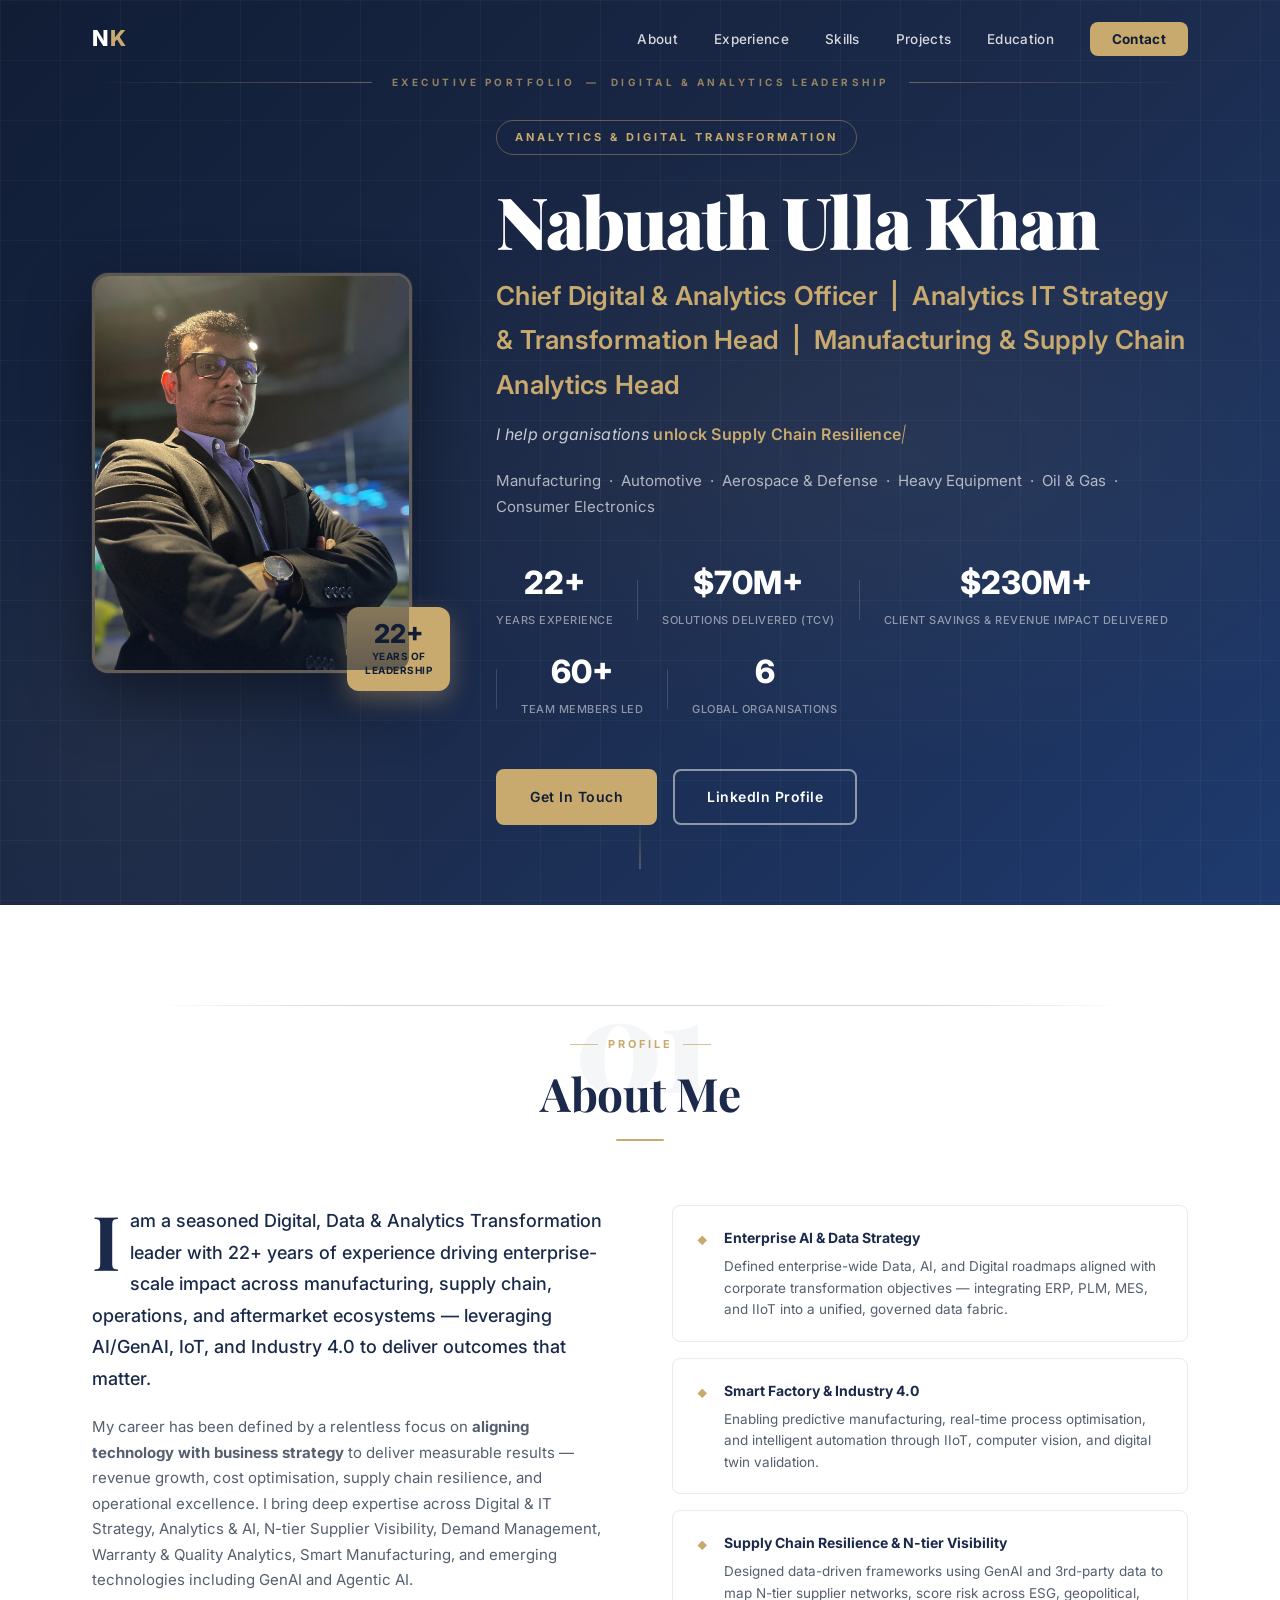
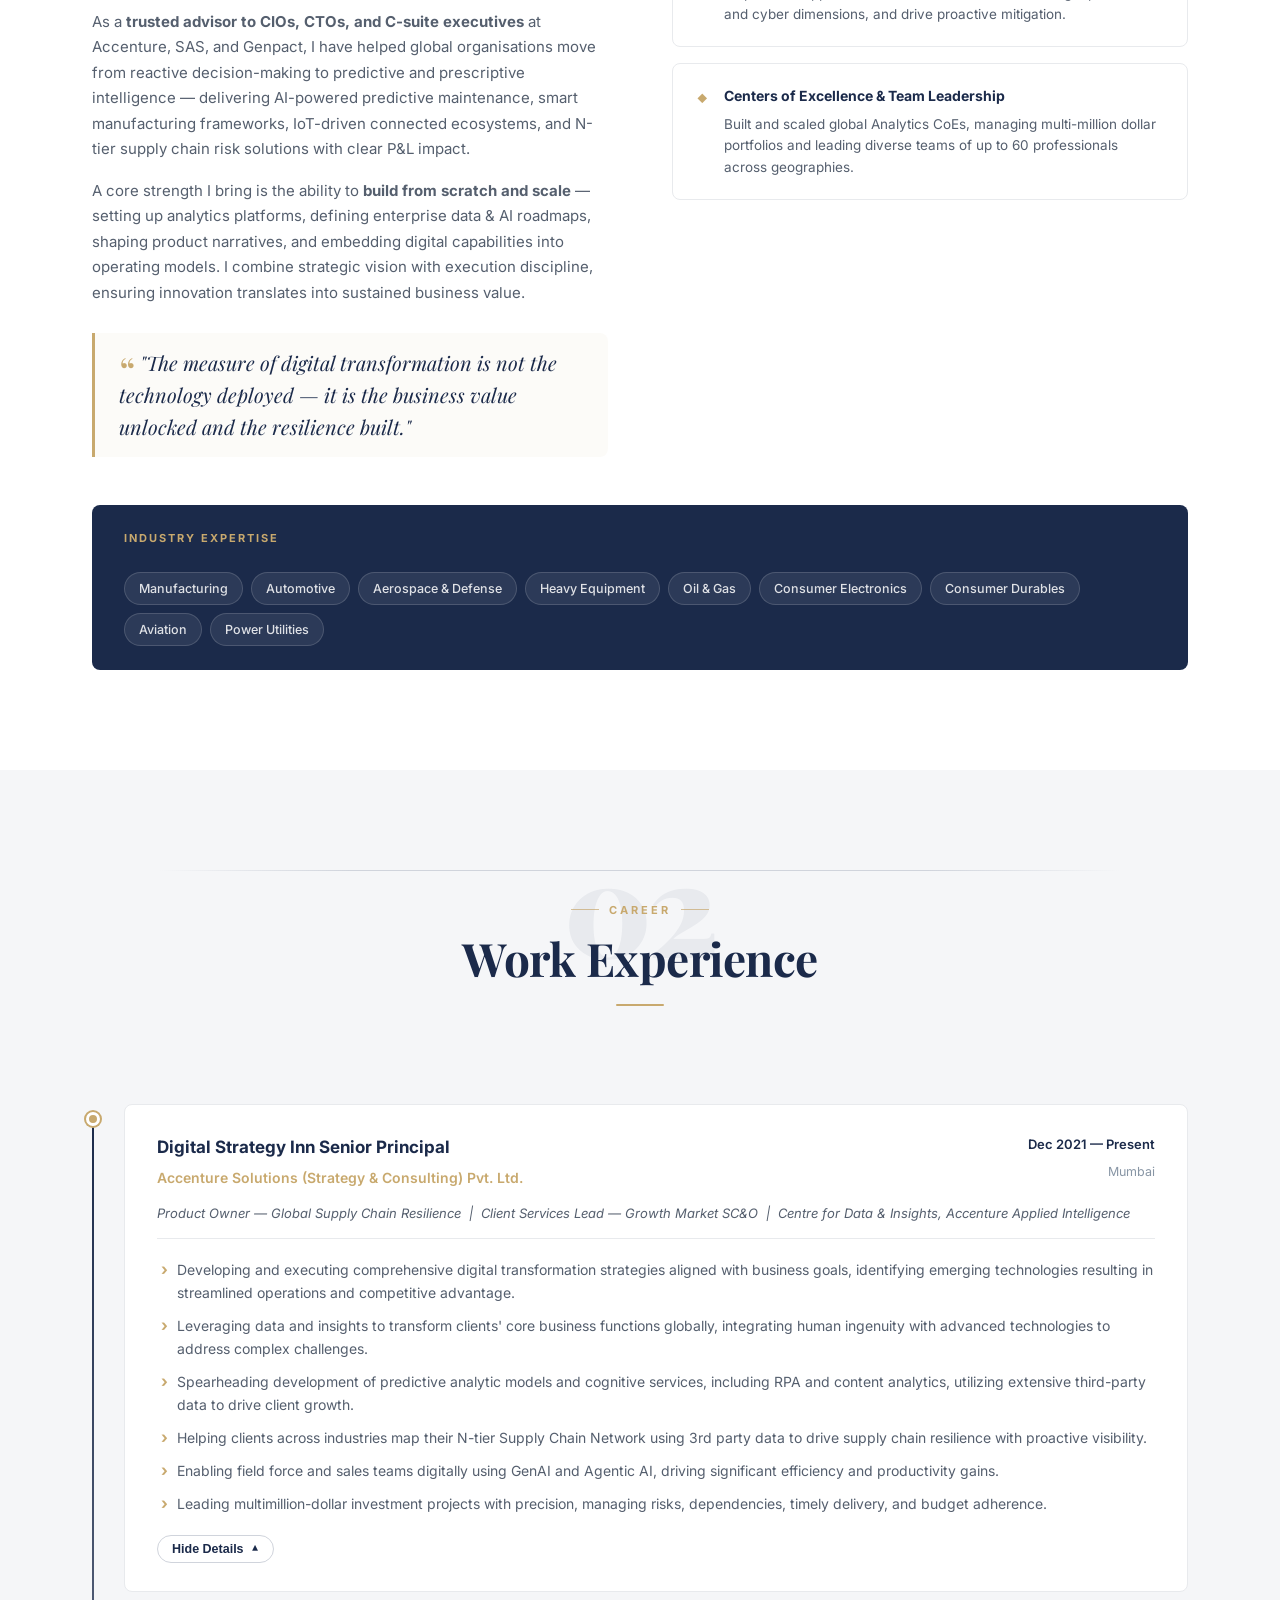
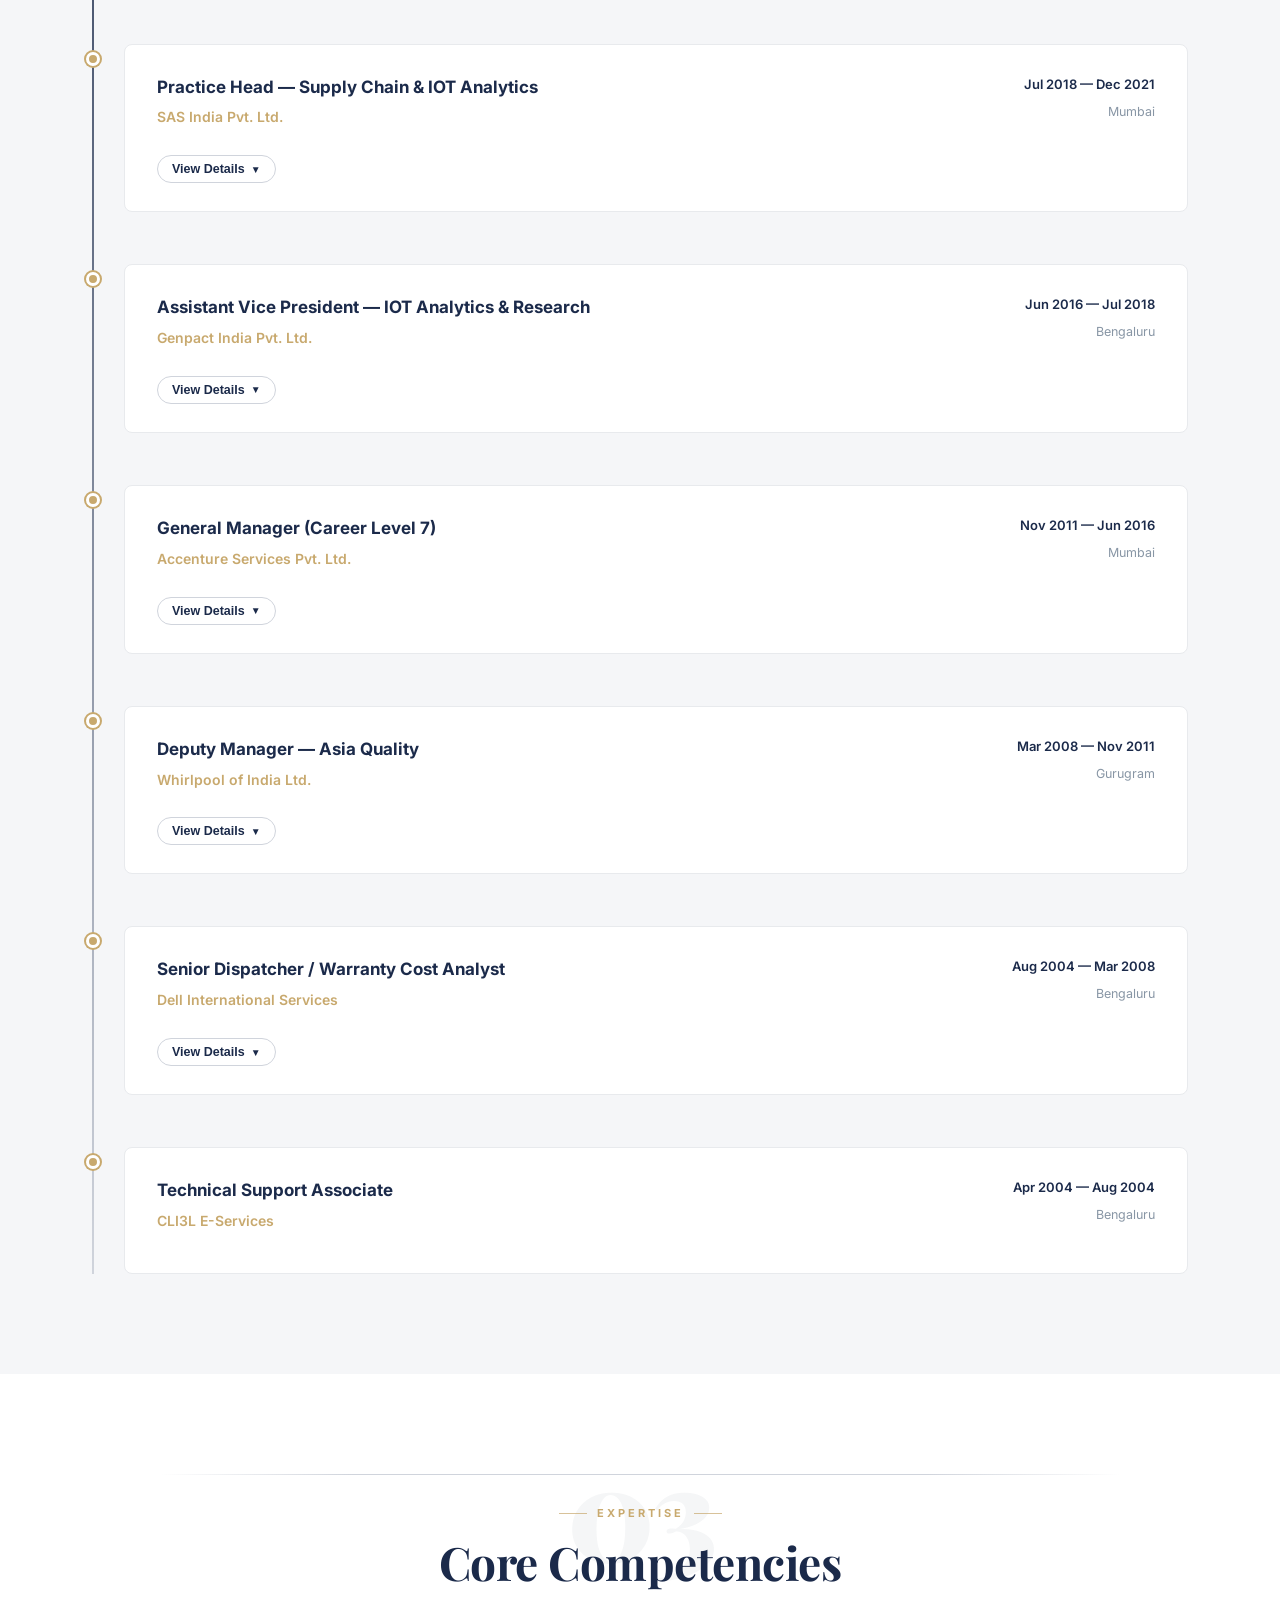
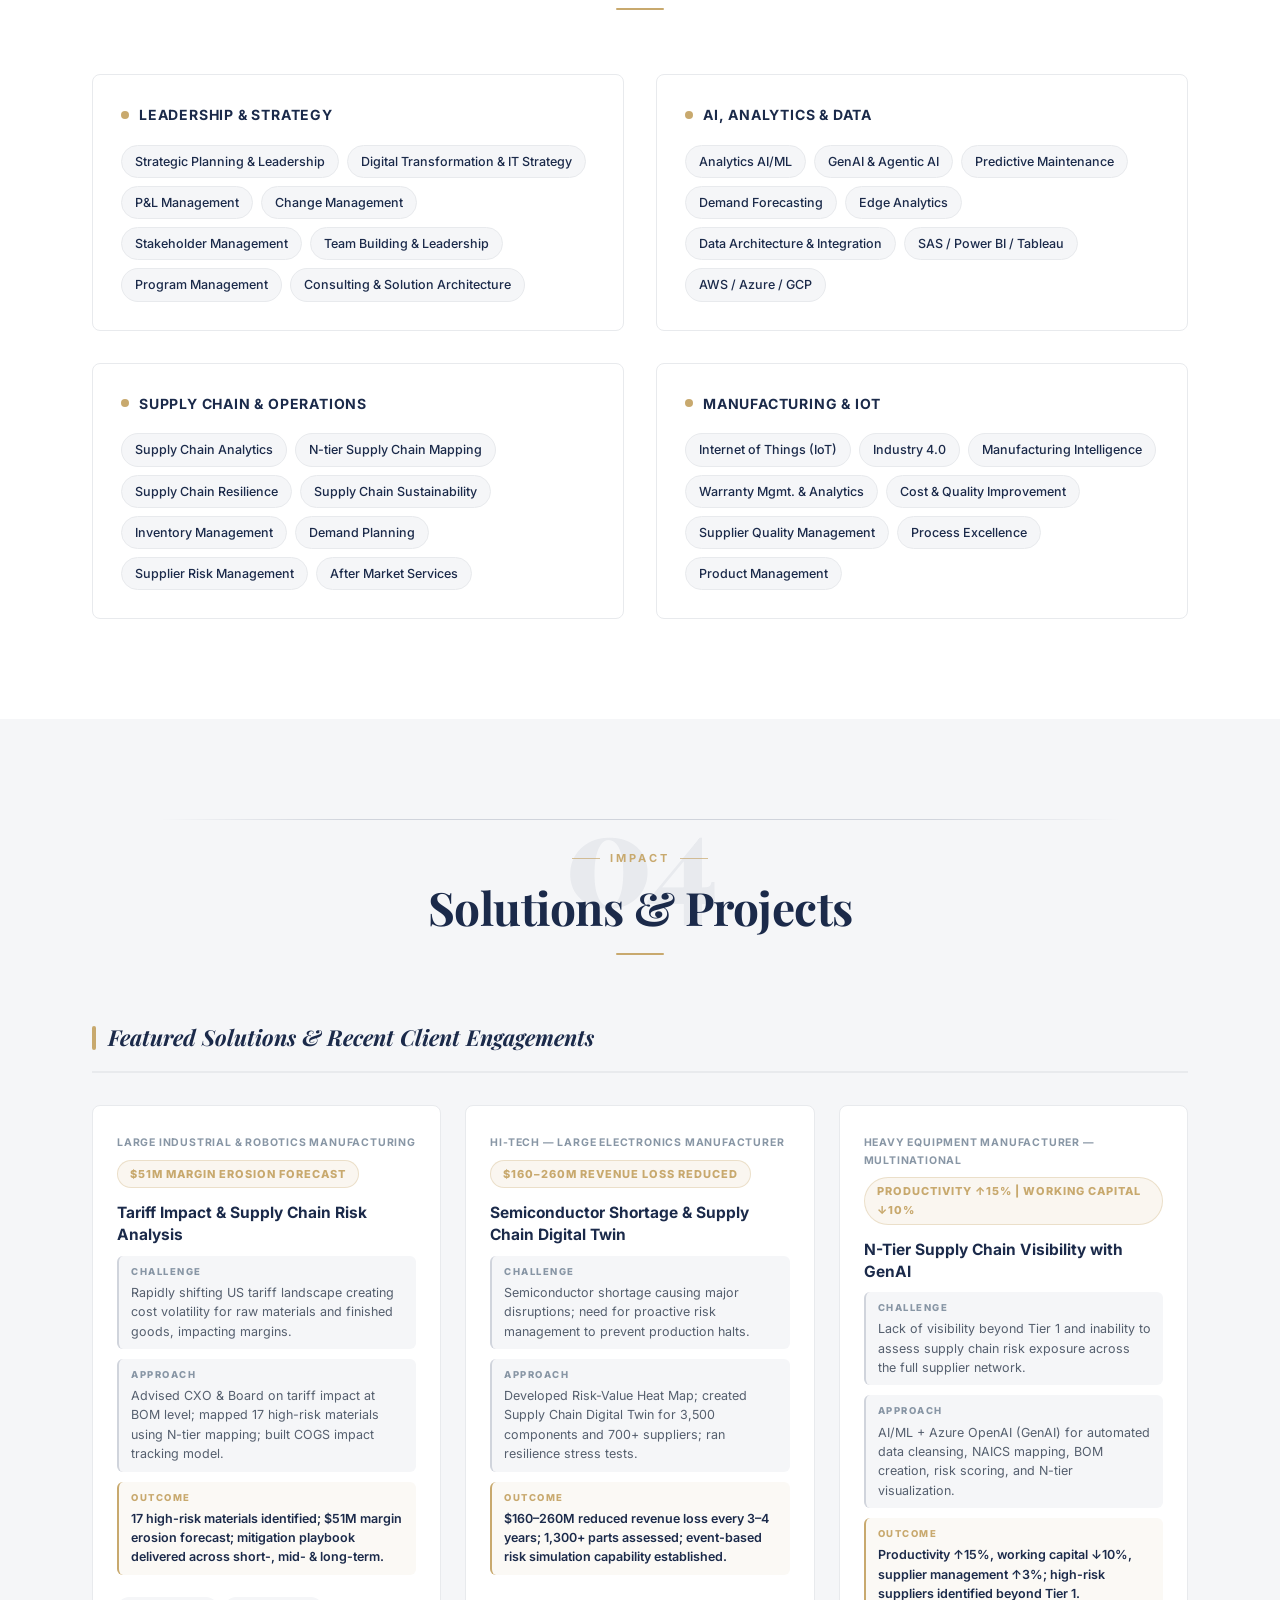
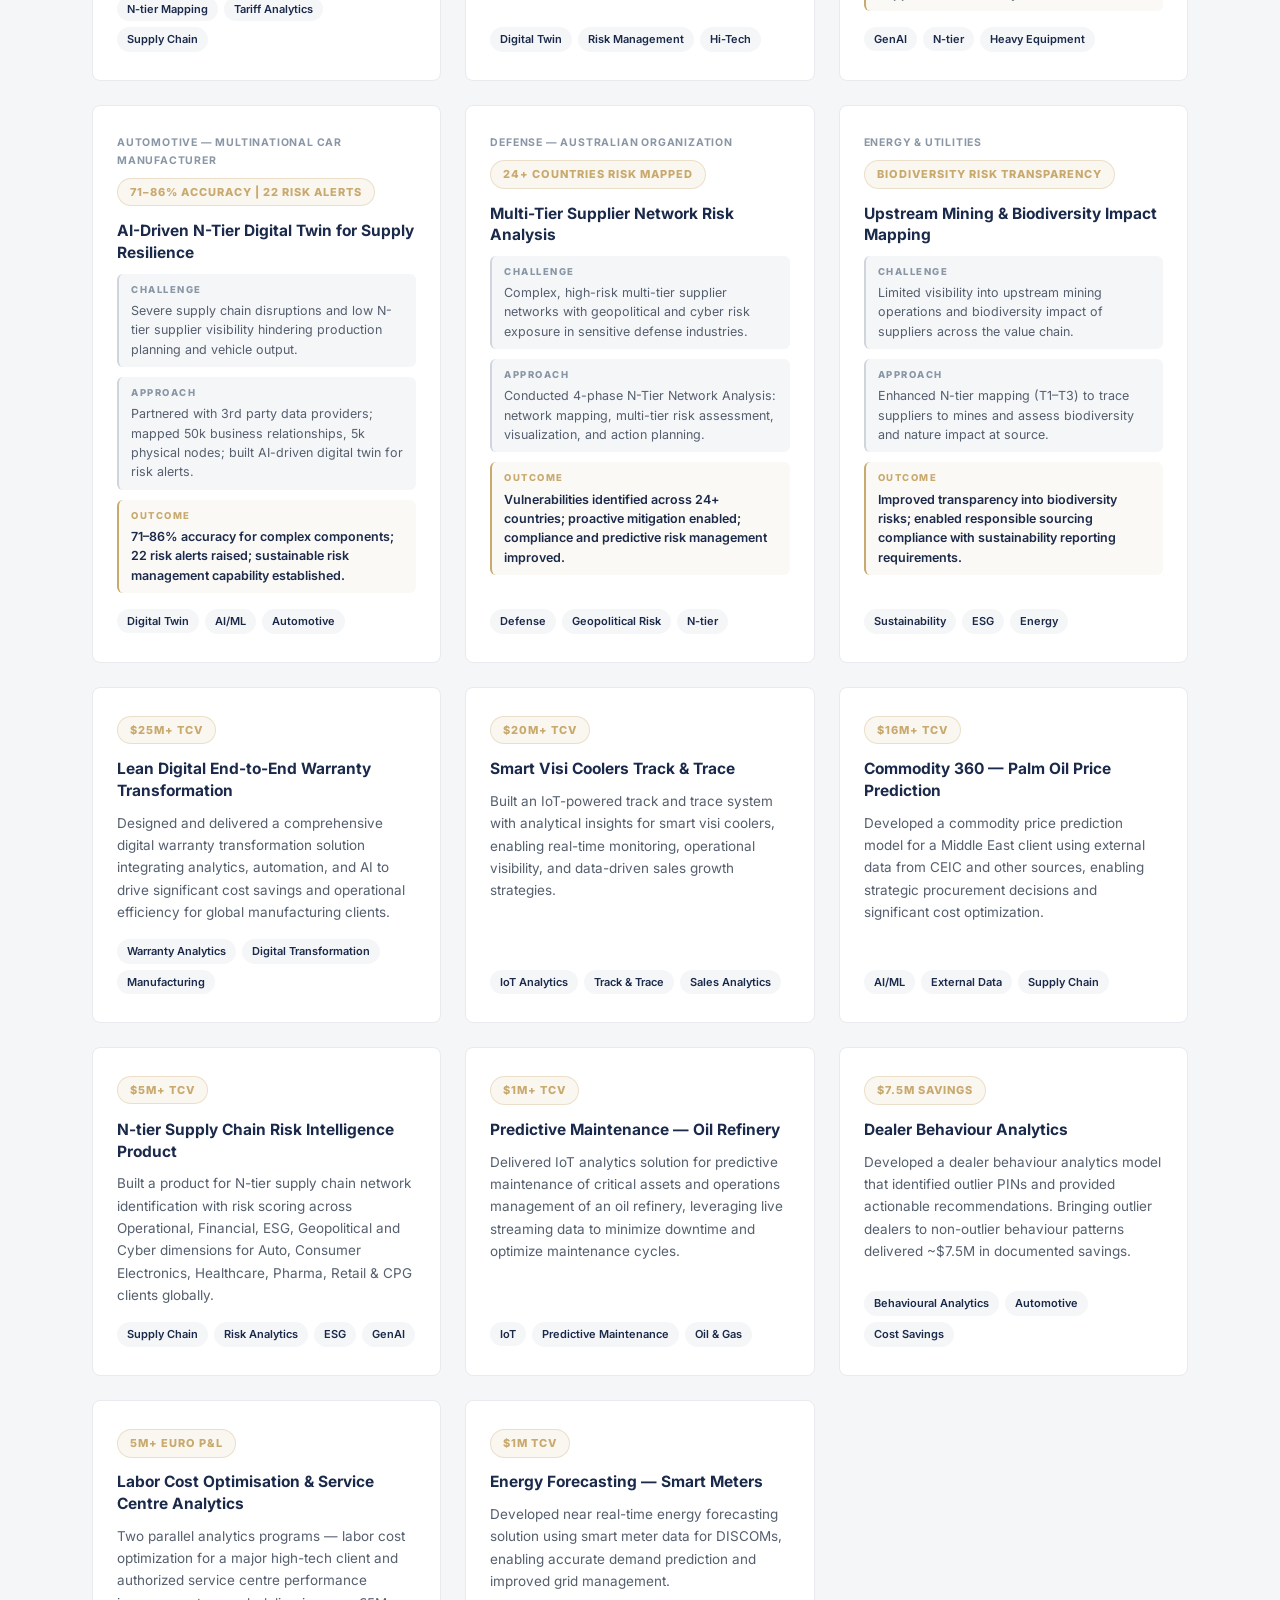
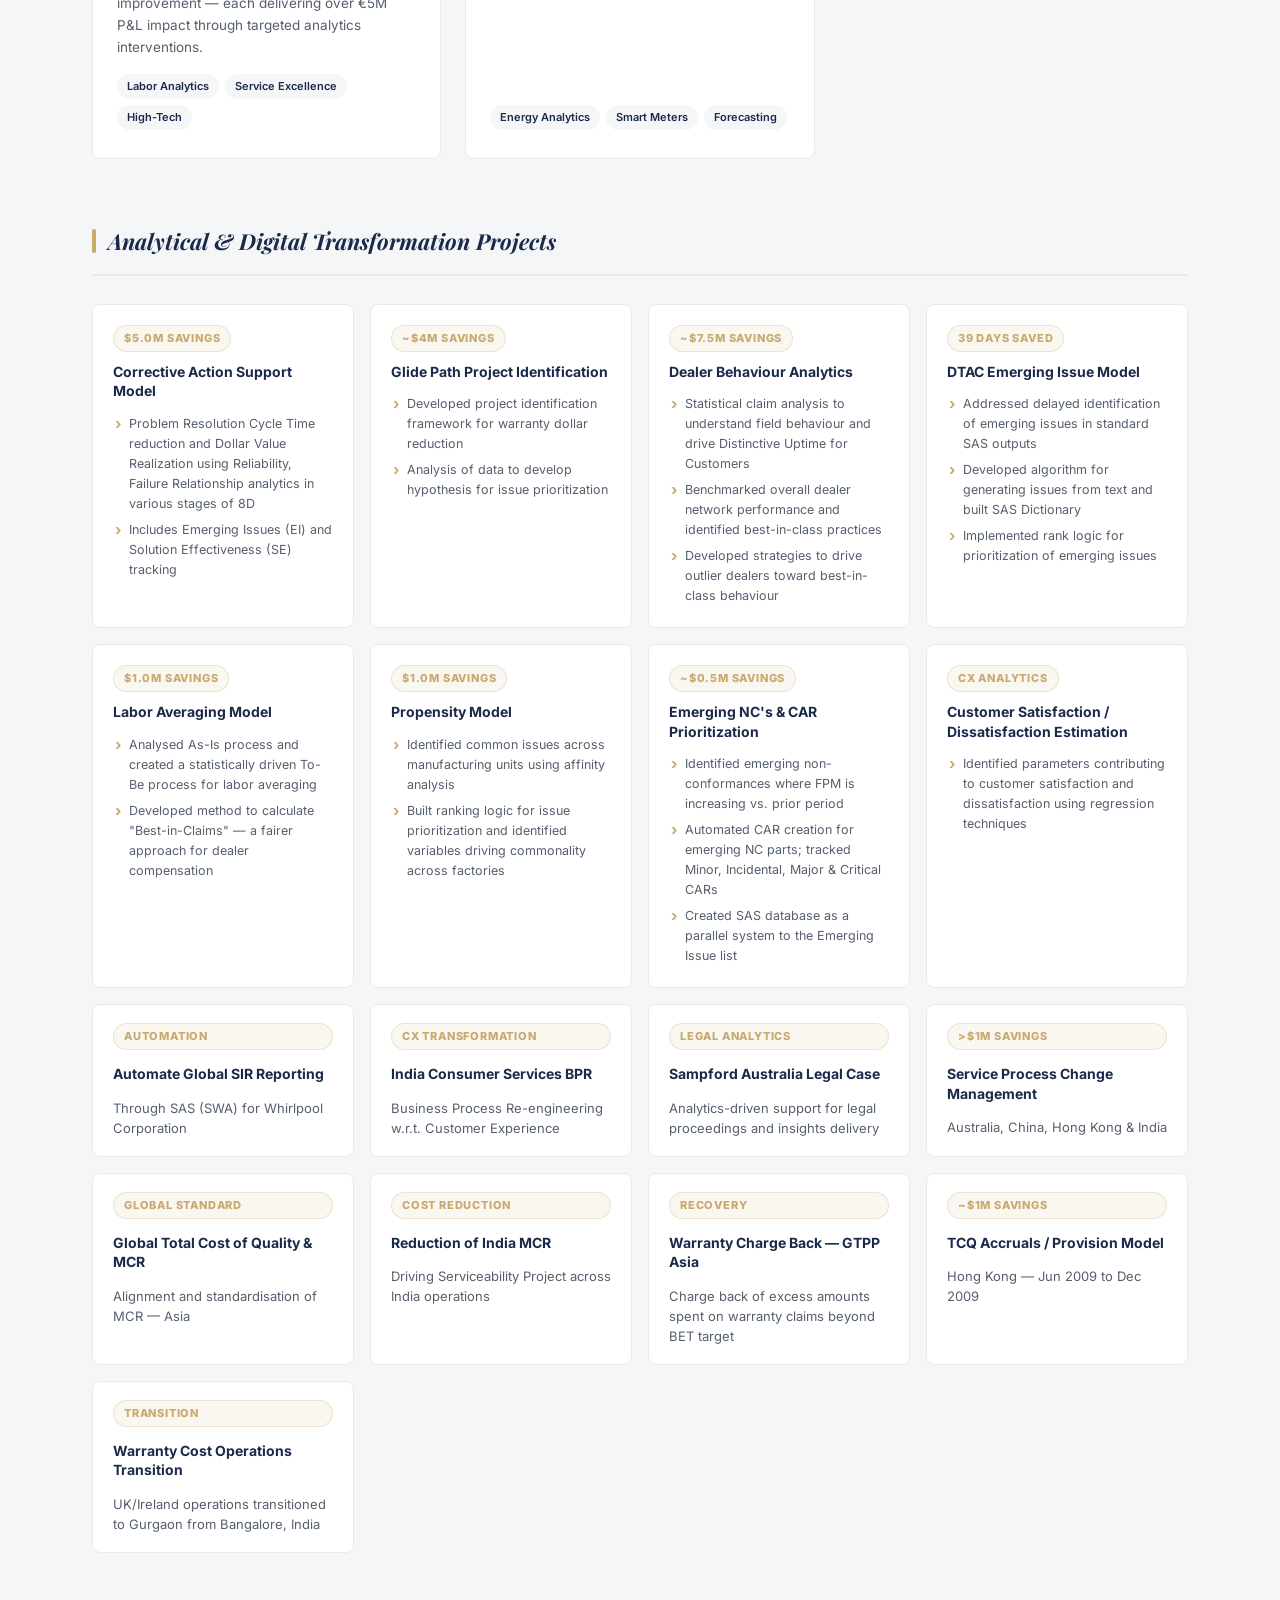
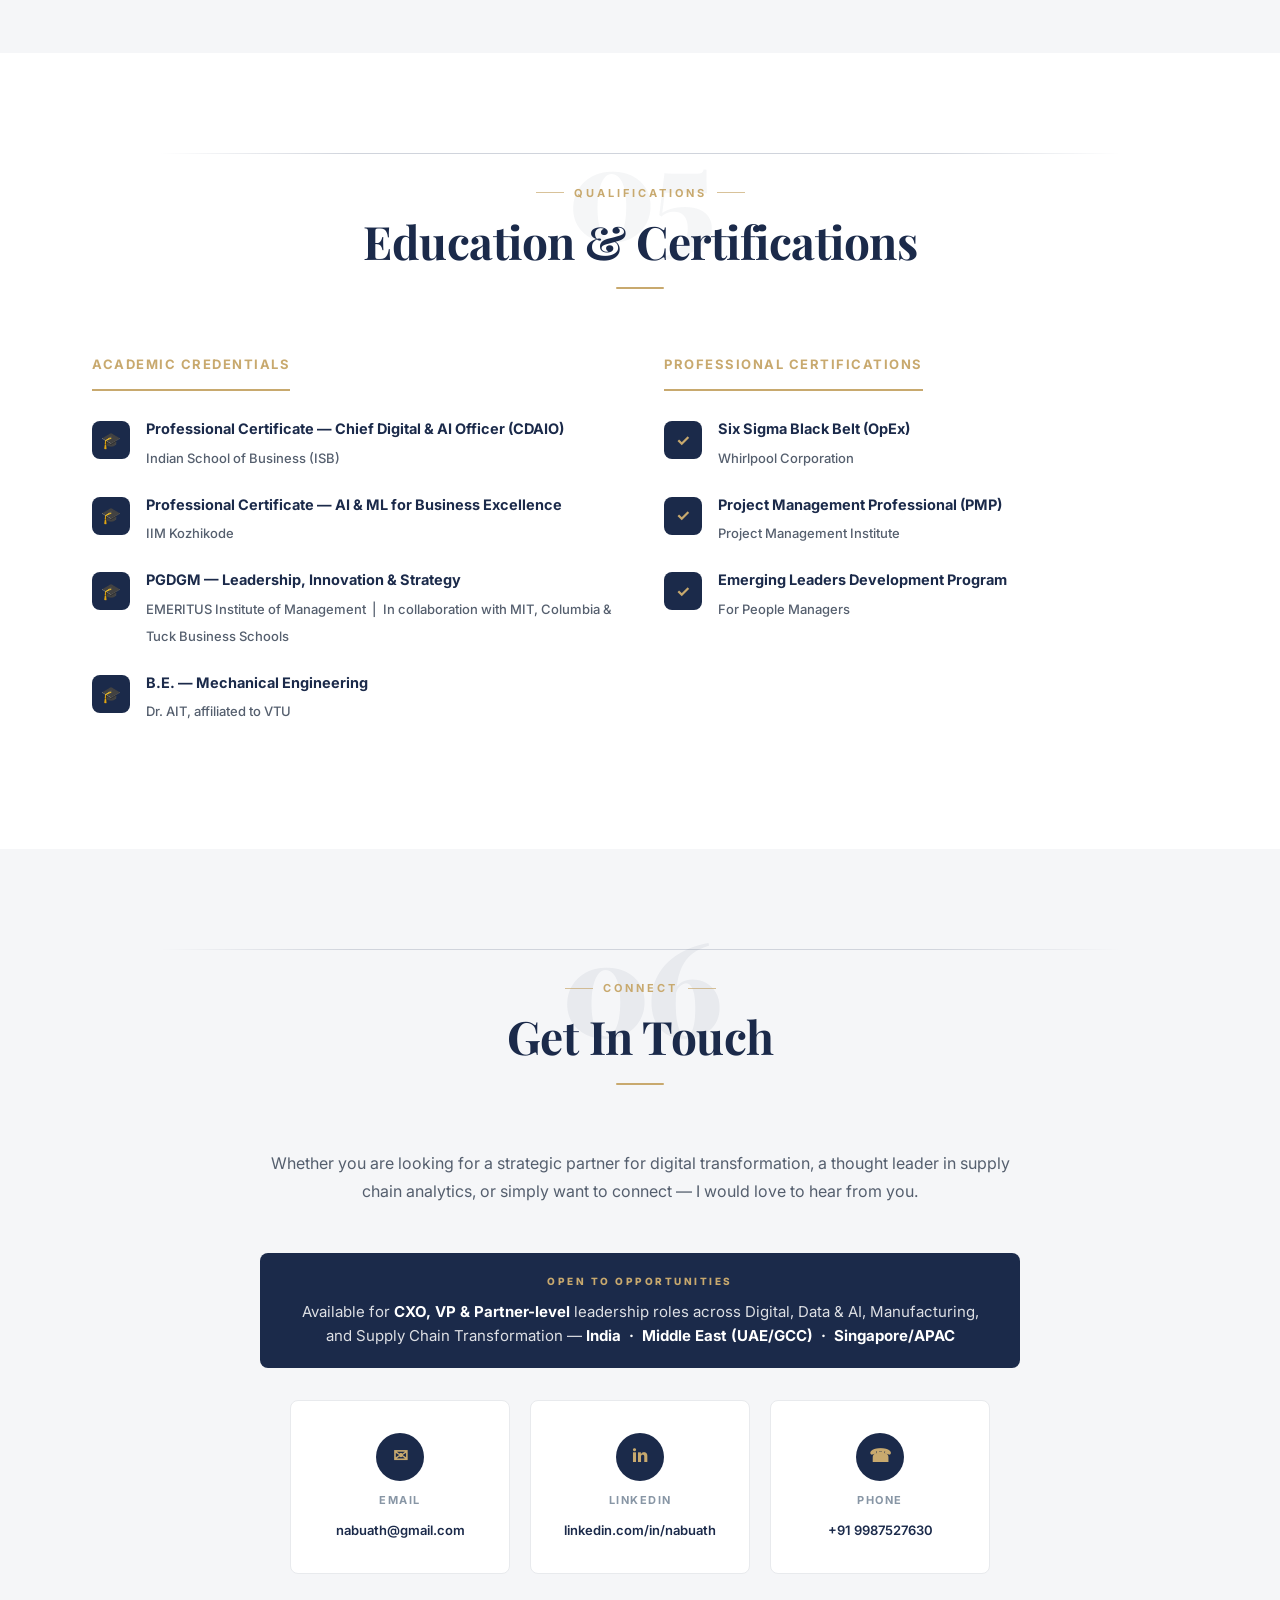
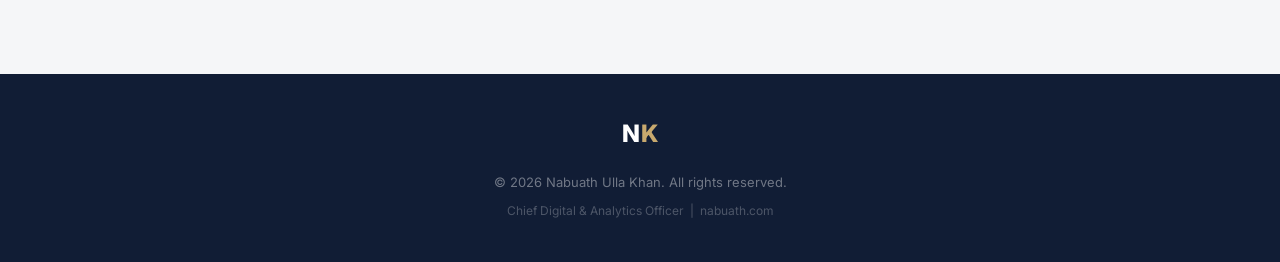
==== index.html @ f68f5ba5 "Add magazine/editorial style — chapter numbers, masthead, pull quote, drop cap, editorial typography" ====
<!DOCTYPE html>
<html lang="en">
<head>
  <meta charset="UTF-8" />
  <meta name="viewport" content="width=device-width, initial-scale=1.0" />
  <title>Nabuath Ulla Khan | Chief Digital &amp; Analytics Officer</title>
  <meta name="description" content="Nabuath Ulla Khan — Chief Digital & Analytics Officer with 21 years of expertise in Digital Transformation, Supply Chain Analytics, AI/ML, GenAI, and Industry 4.0." />
  <meta property="og:title" content="Nabuath Ulla Khan | Chief Digital & Analytics Officer" />
  <meta property="og:description" content="Analytics & Digital Transformation leader with 21 years of expertise driving impactful business outcomes through AI, GenAI, IoT, and Supply Chain innovation." />
  <meta property="og:type" content="website" />
  <meta property="og:url" content="https://nabuath.com" />
  <link rel="preconnect" href="https://fonts.googleapis.com" />
  <link rel="preconnect" href="https://fonts.gstatic.com" crossorigin />
  <link href="https://fonts.googleapis.com/css2?family=Inter:wght@300;400;500;600;700;800&family=Playfair+Display:ital,wght@0,400;0,700;0,900;1,400;1,700&display=swap" rel="stylesheet" />
  <link rel="stylesheet" href="css/style.css" />
</head>
<body>

  <!-- Scroll Progress Bar -->
  <div id="scroll-progress"></div>

  <!-- Back to Top -->
  <button id="back-to-top" aria-label="Back to top">&#8593;</button>

  <!-- ========== NAVIGATION ========== -->
  <nav id="navbar">
    <div class="nav-container">
      <a href="#hero" class="nav-logo">N<span>K</span></a>
      <button class="nav-toggle" id="navToggle" aria-label="Toggle menu">
        <span></span><span></span><span></span>
      </button>
      <ul class="nav-links" id="navLinks">
        <li><a href="#about">About</a></li>
        <li><a href="#experience">Experience</a></li>
        <li><a href="#skills">Skills</a></li>
        <li><a href="#projects">Projects</a></li>
        <li><a href="#education">Education</a></li>
        <li><a href="#contact" class="nav-cta">Contact</a></li>
      </ul>
    </div>
  </nav>

  <!-- ========== HERO ========== -->
  <section id="hero">
    <div class="hero-bg"></div>
    <div class="hero-masthead">
      <span class="masthead-rule"></span>
      <span class="masthead-text">Executive Portfolio &nbsp;&mdash;&nbsp; Digital &amp; Analytics Leadership</span>
      <span class="masthead-rule"></span>
    </div>
    <div class="container hero-layout">
      <div class="hero-photo fade-in">
        <div class="hero-photo-frame">
          <img src="assets/images/profile2.jpg" alt="Nabuath Ulla Khan" />
        </div>
        <div class="hero-photo-badge">
          <span class="badge-num">22+</span>
          <span class="badge-text">Years of<br>Leadership</span>
        </div>
      </div>
      <div class="hero-content">
        <div class="hero-tag fade-in">Analytics &amp; Digital Transformation</div>
        <h1 class="hero-name fade-in">Nabuath Ulla Khan</h1>
        <h2 class="hero-title fade-in">Chief Digital &amp; Analytics Officer &nbsp;|&nbsp; Analytics IT Strategy &amp; Transformation Head &nbsp;|&nbsp; Manufacturing &amp; Supply Chain Analytics Head</h2>
        <div class="hero-typewriter fade-in">
          I help organisations <span id="typewriter-text"></span><span class="typewriter-cursor">|</span>
        </div>
        <p class="hero-sub fade-in">Manufacturing &nbsp;·&nbsp; Automotive &nbsp;·&nbsp; Aerospace &amp; Defense &nbsp;·&nbsp; Heavy Equipment &nbsp;·&nbsp; Oil &amp; Gas &nbsp;·&nbsp; Consumer Electronics</p>
        <div class="hero-stats fade-in">
          <div class="stat">
            <span class="stat-num" data-prefix="">22+</span>
            <span class="stat-label">Years Experience</span>
          </div>
          <div class="stat-divider"></div>
          <div class="stat">
            <span class="stat-num" data-prefix="$">$70M+</span>
            <span class="stat-label">Solutions Delivered (TCV)</span>
          </div>
          <div class="stat-divider"></div>
          <div class="stat">
            <span class="stat-num" data-prefix="$">$230M+</span>
            <span class="stat-label">Client Savings &amp; Revenue Impact Delivered</span>
          </div>
          <div class="stat-divider"></div>
          <div class="stat">
            <span class="stat-num" data-prefix="">60+</span>
            <span class="stat-label">Team Members Led</span>
          </div>
          <div class="stat-divider"></div>
          <div class="stat">
            <span class="stat-num" data-prefix="">6</span>
            <span class="stat-label">Global Organisations</span>
          </div>
        </div>
        <div class="hero-actions fade-in">
          <a href="#contact" class="btn btn-primary">Get In Touch</a>
          <a href="https://www.linkedin.com/in/nabuath" target="_blank" rel="noopener" class="btn btn-outline">LinkedIn Profile</a>
        </div>
      </div>
    </div>
    <a href="#about" class="hero-scroll" aria-label="Scroll down">
      <span class="scroll-line"></span>
    </a>
  </section>

  <!-- ========== ABOUT ========== -->
  <section id="about">
    <div class="container">
      <div class="section-header fade-in" data-chapter="01">
        <span class="section-label">Profile</span>
        <h2>About Me</h2>
      </div>
      <div class="about-grid">
        <div class="about-text fade-in">
          <p class="lead drop-cap">I am a seasoned Digital, Data &amp; Analytics Transformation leader with 22+ years of experience driving enterprise-scale impact across manufacturing, supply chain, operations, and aftermarket ecosystems — leveraging AI/GenAI, IoT, and Industry 4.0 to deliver outcomes that matter.</p>
          <p>My career has been defined by a relentless focus on <strong>aligning technology with business strategy</strong> to deliver measurable results — revenue growth, cost optimisation, supply chain resilience, and operational excellence. I bring deep expertise across Digital &amp; IT Strategy, Analytics &amp; AI, N-tier Supplier Visibility, Demand Management, Warranty &amp; Quality Analytics, Smart Manufacturing, and emerging technologies including GenAI and Agentic AI.</p>
          <p>As a <strong>trusted advisor to CIOs, CTOs, and C-suite executives</strong> at Accenture, SAS, and Genpact, I have helped global organisations move from reactive decision-making to predictive and prescriptive intelligence — delivering AI-powered predictive maintenance, smart manufacturing frameworks, IoT-driven connected ecosystems, and N-tier supply chain risk solutions with clear P&amp;L impact.</p>
          <p>A core strength I bring is the ability to <strong>build from scratch and scale</strong> — setting up analytics platforms, defining enterprise data &amp; AI roadmaps, shaping product narratives, and embedding digital capabilities into operating models. I combine strategic vision with execution discipline, ensuring innovation translates into sustained business value.</p>
          <blockquote class="pull-quote">"The measure of digital transformation is not the technology deployed — it is the business value unlocked and the resilience built."</blockquote>
        </div>
        <div class="about-highlights fade-in">
          <div class="highlight-card">
            <div class="highlight-icon">&#9670;</div>
            <div>
              <h4>Enterprise AI &amp; Data Strategy</h4>
              <p>Defined enterprise-wide Data, AI, and Digital roadmaps aligned with corporate transformation objectives — integrating ERP, PLM, MES, and IIoT into a unified, governed data fabric.</p>
            </div>
          </div>
          <div class="highlight-card">
            <div class="highlight-icon">&#9670;</div>
            <div>
              <h4>Smart Factory &amp; Industry 4.0</h4>
              <p>Enabling predictive manufacturing, real-time process optimisation, and intelligent automation through IIoT, computer vision, and digital twin validation.</p>
            </div>
          </div>
          <div class="highlight-card">
            <div class="highlight-icon">&#9670;</div>
            <div>
              <h4>Supply Chain Resilience &amp; N-tier Visibility</h4>
              <p>Designed data-driven frameworks using GenAI and 3rd-party data to map N-tier supplier networks, score risk across ESG, geopolitical, and cyber dimensions, and drive proactive mitigation.</p>
            </div>
          </div>
          <div class="highlight-card">
            <div class="highlight-icon">&#9670;</div>
            <div>
              <h4>Centers of Excellence &amp; Team Leadership</h4>
              <p>Built and scaled global Analytics CoEs, managing multi-million dollar portfolios and leading diverse teams of up to 60 professionals across geographies.</p>
            </div>
          </div>
        </div>
      </div>

      <!-- Industry Knowledge Strip -->
      <div class="industry-strip fade-in">
        <span class="industry-strip-label">Industry Expertise</span>
        <div class="industry-tags">
          <span>Manufacturing</span>
          <span>Automotive</span>
          <span>Aerospace &amp; Defense</span>
          <span>Heavy Equipment</span>
          <span>Oil &amp; Gas</span>
          <span>Consumer Electronics</span>
          <span>Consumer Durables</span>
          <span>Aviation</span>
          <span>Power Utilities</span>
        </div>
      </div>
    </div>
  </section>

  <!-- ========== EXPERIENCE ========== -->
  <section id="experience" class="section-alt">
    <div class="container">
      <div class="section-header fade-in" data-chapter="02">
        <span class="section-label">Career</span>
        <h2>Work Experience</h2>
      </div>
      <p class="section-invite fade-in">Click any role to explore the full details of what was delivered.</p>
      <div class="timeline">

        <div class="timeline-item fade-in">
          <div class="timeline-marker"></div>
          <div class="timeline-content">
            <div class="timeline-header">
              <div>
                <h3>Digital Strategy Inn Senior Principal</h3>
                <span class="company">Accenture Solutions (Strategy &amp; Consulting) Pvt. Ltd.</span>
              </div>
              <div class="timeline-meta">
                <span class="period">Dec 2021 — Present</span>
                <span class="location">Mumbai</span>
              </div>
            </div>
            <p class="role-subtitle">Product Owner — Global Supply Chain Resilience &nbsp;|&nbsp; Client Services Lead — Growth Market SC&amp;O &nbsp;|&nbsp; Centre for Data &amp; Insights, Accenture Applied Intelligence</p>
            <ul class="timeline-points">
              <li>Developing and executing comprehensive digital transformation strategies aligned with business goals, identifying emerging technologies resulting in streamlined operations and competitive advantage.</li>
              <li>Leveraging data and insights to transform clients' core business functions globally, integrating human ingenuity with advanced technologies to address complex challenges.</li>
              <li>Spearheading development of predictive analytic models and cognitive services, including RPA and content analytics, utilizing extensive third-party data to drive client growth.</li>
              <li>Helping clients across industries map their N-tier Supply Chain Network using 3rd party data to drive supply chain resilience with proactive visibility.</li>
              <li>Enabling field force and sales teams digitally using GenAI and Agentic AI, driving significant efficiency and productivity gains.</li>
              <li>Leading multimillion-dollar investment projects with precision, managing risks, dependencies, timely delivery, and budget adherence.</li>
            </ul>
          </div>
        </div>

        <div class="timeline-item fade-in">
          <div class="timeline-marker"></div>
          <div class="timeline-content">
            <div class="timeline-header">
              <div>
                <h3>Practice Head — Supply Chain &amp; IOT Analytics</h3>
                <span class="company">SAS India Pvt. Ltd.</span>
              </div>
              <div class="timeline-meta">
                <span class="period">Jul 2018 — Dec 2021</span>
                <span class="location">Mumbai</span>
              </div>
            </div>
            <ul class="timeline-points">
              <li>Led IoT &amp; Manufacturing Supply Chain Pre-Sales team at SAS Institute, driving strategic planning, digitalization, and IoT analytics solutions for Manufacturing, Oil &amp; Gas, and Healthcare clients.</li>
              <li>Owned India IoT Analytics and Supply Chain revenue targets, leveraging domain expertise and CXO-level engagement to maximize revenue opportunities.</li>
              <li>Directed digital strategy and innovation initiatives, integrating business and technology to bridge performance gaps and foster digital transformation.</li>
              <li>Engineered IoT analytics solutions utilizing live streaming data, creating connected ecosystems that improved operational transparency and client profitability.</li>
            </ul>
          </div>
        </div>

        <div class="timeline-item fade-in">
          <div class="timeline-marker"></div>
          <div class="timeline-content">
            <div class="timeline-header">
              <div>
                <h3>Assistant Vice President — IOT Analytics &amp; Research</h3>
                <span class="company">Genpact India Pvt. Ltd.</span>
              </div>
              <div class="timeline-meta">
                <span class="period">Jun 2016 — Jul 2018</span>
                <span class="location">Bengaluru</span>
              </div>
            </div>
            <ul class="timeline-points">
              <li>Developed scalable IoT analytical solutions leveraging live streaming and historical failure data, driving innovation across Smart Manufacturing, Smart Supply Chain, and Smart Retail.</li>
              <li>Led strategic initiatives by crafting compelling RFI/RFP responses and implementing process automation techniques to optimize efficiency and reduce cycle times.</li>
            </ul>
          </div>
        </div>

        <div class="timeline-item fade-in">
          <div class="timeline-marker"></div>
          <div class="timeline-content">
            <div class="timeline-header">
              <div>
                <h3>General Manager (Career Level 7)</h3>
                <span class="company">Accenture Services Pvt. Ltd.</span>
              </div>
              <div class="timeline-meta">
                <span class="period">Nov 2011 — Jun 2016</span>
                <span class="location">Mumbai</span>
              </div>
            </div>
            <ul class="timeline-points">
              <li>Managed P&amp;L and key financial metrics for a warranty management and analytics account, ensuring strategic and financial success.</li>
              <li>Led a skilled team in supply chain operations and warranty analytics, driving 8D strategies and seamless offshore service delivery for major Automotive, Heavy Equipment, Consumer Electronics, and Consumer Durables manufacturers.</li>
            </ul>
          </div>
        </div>

        <div class="timeline-item fade-in">
          <div class="timeline-marker"></div>
          <div class="timeline-content">
            <div class="timeline-header">
              <div>
                <h3>Deputy Manager — Asia Quality</h3>
                <span class="company">Whirlpool of India Ltd.</span>
              </div>
              <div class="timeline-meta">
                <span class="period">Mar 2008 — Nov 2011</span>
                <span class="location">Gurugram</span>
              </div>
            </div>
            <ul class="timeline-points">
              <li>Oversaw review of quality &amp; cost metrics (product &amp; services) for Asia across cross-functional groups, providing insights on failures and cost trends.</li>
              <li>Drove consistent improvement culture through Six Sigma and process excellence initiatives across China, India, HK/TW, and Oceania.</li>
              <li>Responsible for metrics alignment, standardisation, and deployment across regions — reducing Total Cost of Quality (TCQ) and Market Call Rate by 10% YOY.</li>
              <li>Identified cost and quality improvement projects in each country through product quality analysis and financial reports; tracked progress via con-calls and country visits.</li>
              <li>Led process improvement and transformation projects; implemented Six Sigma and Process Re-Engineering frameworks for the business vertical.</li>
              <li>Supported formulation of business strategy on quality improvement and new product launches across the Asia region.</li>
            </ul>
          </div>
        </div>

        <div class="timeline-item fade-in">
          <div class="timeline-marker"></div>
          <div class="timeline-content">
            <div class="timeline-header">
              <div>
                <h3>Senior Dispatcher / Warranty Cost Analyst</h3>
                <span class="company">Dell International Services</span>
              </div>
              <div class="timeline-meta">
                <span class="period">Aug 2004 — Mar 2008</span>
                <span class="location">Bengaluru</span>
              </div>
            </div>
            <ul class="timeline-points">
              <li>Delivered $2.5M in warranty cost savings through Six Sigma methodologies and closed-loop action plans.</li>
              <li>Led EBT to Dell Gurgaon transition to set up warranty cost operations.</li>
              <li>Achieved service level of 98%+ for 3 consecutive quarters through disciplined warranty cost metric management.</li>
              <li>Analysed and actioned warranty cost metrics (team-wise &amp; agent-wise), providing weekly performance snapshots to drive improvement.</li>
              <li>Identified training needs among dispatchers; handled new hire training on dispatch operations and mentored new joiners.</li>
              <li>Drove Repeat Dispatch Rate (RDR) reduction and cost control; audited dispatch calls using NICE software with structured feedback.</li>
            </ul>
          </div>
        </div>

        <div class="timeline-item fade-in">
          <div class="timeline-marker"></div>
          <div class="timeline-content">
            <div class="timeline-header">
              <div>
                <h3>Technical Support Associate</h3>
                <span class="company">CLI3L E-Services</span>
              </div>
              <div class="timeline-meta">
                <span class="period">Apr 2004 — Aug 2004</span>
                <span class="location">Bengaluru</span>
              </div>
            </div>
          </div>
        </div>

      </div>
    </div>
  </section>

  <!-- ========== SKILLS ========== -->
  <section id="skills">
    <div class="container">
      <div class="section-header fade-in" data-chapter="03">
        <span class="section-label">Expertise</span>
        <h2>Core Competencies</h2>
      </div>
      <div class="skills-grid">

        <div class="skill-group fade-in">
          <h4><span class="skill-dot"></span>Leadership &amp; Strategy</h4>
          <div class="skill-tags">
            <span class="tag">Strategic Planning &amp; Leadership</span>
            <span class="tag">Digital Transformation &amp; IT Strategy</span>
            <span class="tag">P&amp;L Management</span>
            <span class="tag">Change Management</span>
            <span class="tag">Stakeholder Management</span>
            <span class="tag">Team Building &amp; Leadership</span>
            <span class="tag">Program Management</span>
            <span class="tag">Consulting &amp; Solution Architecture</span>
          </div>
        </div>

        <div class="skill-group fade-in">
          <h4><span class="skill-dot"></span>AI, Analytics &amp; Data</h4>
          <div class="skill-tags">
            <span class="tag">Analytics AI/ML</span>
            <span class="tag">GenAI &amp; Agentic AI</span>
            <span class="tag">Predictive Maintenance</span>
            <span class="tag">Demand Forecasting</span>
            <span class="tag">Edge Analytics</span>
            <span class="tag">Data Architecture &amp; Integration</span>
            <span class="tag">SAS / Power BI / Tableau</span>
            <span class="tag">AWS / Azure / GCP</span>
          </div>
        </div>

        <div class="skill-group fade-in">
          <h4><span class="skill-dot"></span>Supply Chain &amp; Operations</h4>
          <div class="skill-tags">
            <span class="tag">Supply Chain Analytics</span>
            <span class="tag">N-tier Supply Chain Mapping</span>
            <span class="tag">Supply Chain Resilience</span>
            <span class="tag">Supply Chain Sustainability</span>
            <span class="tag">Inventory Management</span>
            <span class="tag">Demand Planning</span>
            <span class="tag">Supplier Risk Management</span>
            <span class="tag">After Market Services</span>
          </div>
        </div>

        <div class="skill-group fade-in">
          <h4><span class="skill-dot"></span>Manufacturing &amp; IoT</h4>
          <div class="skill-tags">
            <span class="tag">Internet of Things (IoT)</span>
            <span class="tag">Industry 4.0</span>
            <span class="tag">Manufacturing Intelligence</span>
            <span class="tag">Warranty Mgmt. &amp; Analytics</span>
            <span class="tag">Cost &amp; Quality Improvement</span>
            <span class="tag">Supplier Quality Management</span>
            <span class="tag">Process Excellence</span>
            <span class="tag">Product Management</span>
          </div>
        </div>

      </div>
    </div>
  </section>

  <!-- ========== PROJECTS ========== -->
  <section id="projects" class="section-alt">
    <div class="container">
      <div class="section-header fade-in" data-chapter="04">
        <span class="section-label">Impact</span>
        <h2>Solutions &amp; Projects</h2>
      </div>

      <!-- Featured Solutions & Recent Engagements -->
      <div class="featured-solutions-heading fade-in">
        <h3 class="past-projects-heading">Featured Solutions &amp; Recent Client Engagements</h3>
      </div>
      <div class="projects-grid">

        <!-- 6 Recent Engagement Tiles -->
        <div class="project-card engagement-tile fade-in">
          <div class="tile-industry">Large Industrial &amp; Robotics Manufacturing</div>
          <div class="project-value">$51M Margin Erosion Forecast</div>
          <h3>Tariff Impact &amp; Supply Chain Risk Analysis</h3>
          <div class="tile-details">
            <div class="tile-detail"><span>Challenge</span><p>Rapidly shifting US tariff landscape creating cost volatility for raw materials and finished goods, impacting margins.</p></div>
            <div class="tile-detail"><span>Approach</span><p>Advised CXO &amp; Board on tariff impact at BOM level; mapped 17 high-risk materials using N-tier mapping; built COGS impact tracking model.</p></div>
            <div class="tile-detail tile-detail-outcome"><span>Outcome</span><p>17 high-risk materials identified; $51M margin erosion forecast; mitigation playbook delivered across short-, mid- &amp; long-term.</p></div>
          </div>
          <div class="project-tags"><span>N-tier Mapping</span><span>Tariff Analytics</span><span>Supply Chain</span></div>
        </div>

        <div class="project-card engagement-tile fade-in">
          <div class="tile-industry">Hi-Tech — Large Electronics Manufacturer</div>
          <div class="project-value">$160–260M Revenue Loss Reduced</div>
          <h3>Semiconductor Shortage &amp; Supply Chain Digital Twin</h3>
          <div class="tile-details">
            <div class="tile-detail"><span>Challenge</span><p>Semiconductor shortage causing major disruptions; need for proactive risk management to prevent production halts.</p></div>
            <div class="tile-detail"><span>Approach</span><p>Developed Risk-Value Heat Map; created Supply Chain Digital Twin for 3,500 components and 700+ suppliers; ran resilience stress tests.</p></div>
            <div class="tile-detail tile-detail-outcome"><span>Outcome</span><p>$160–260M reduced revenue loss every 3–4 years; 1,300+ parts assessed; event-based risk simulation capability established.</p></div>
          </div>
          <div class="project-tags"><span>Digital Twin</span><span>Risk Management</span><span>Hi-Tech</span></div>
        </div>

        <div class="project-card engagement-tile fade-in">
          <div class="tile-industry">Heavy Equipment Manufacturer — Multinational</div>
          <div class="project-value">Productivity ↑15% | Working Capital ↓10%</div>
          <h3>N-Tier Supply Chain Visibility with GenAI</h3>
          <div class="tile-details">
            <div class="tile-detail"><span>Challenge</span><p>Lack of visibility beyond Tier 1 and inability to assess supply chain risk exposure across the full supplier network.</p></div>
            <div class="tile-detail"><span>Approach</span><p>AI/ML + Azure OpenAI (GenAI) for automated data cleansing, NAICS mapping, BOM creation, risk scoring, and N-tier visualization.</p></div>
            <div class="tile-detail tile-detail-outcome"><span>Outcome</span><p>Productivity ↑15%, working capital ↓10%, supplier management ↑3%; high-risk suppliers identified beyond Tier 1.</p></div>
          </div>
          <div class="project-tags"><span>GenAI</span><span>N-tier</span><span>Heavy Equipment</span></div>
        </div>

        <div class="project-card engagement-tile fade-in">
          <div class="tile-industry">Automotive — Multinational Car Manufacturer</div>
          <div class="project-value">71–86% Accuracy | 22 Risk Alerts</div>
          <h3>AI-Driven N-Tier Digital Twin for Supply Resilience</h3>
          <div class="tile-details">
            <div class="tile-detail"><span>Challenge</span><p>Severe supply chain disruptions and low N-tier supplier visibility hindering production planning and vehicle output.</p></div>
            <div class="tile-detail"><span>Approach</span><p>Partnered with 3rd party data providers; mapped 50k business relationships, 5k physical nodes; built AI-driven digital twin for risk alerts.</p></div>
            <div class="tile-detail tile-detail-outcome"><span>Outcome</span><p>71–86% accuracy for complex components; 22 risk alerts raised; sustainable risk management capability established.</p></div>
          </div>
          <div class="project-tags"><span>Digital Twin</span><span>AI/ML</span><span>Automotive</span></div>
        </div>

        <div class="project-card engagement-tile fade-in">
          <div class="tile-industry">Defense — Australian Organization</div>
          <div class="project-value">24+ Countries Risk Mapped</div>
          <h3>Multi-Tier Supplier Network Risk Analysis</h3>
          <div class="tile-details">
            <div class="tile-detail"><span>Challenge</span><p>Complex, high-risk multi-tier supplier networks with geopolitical and cyber risk exposure in sensitive defense industries.</p></div>
            <div class="tile-detail"><span>Approach</span><p>Conducted 4-phase N-Tier Network Analysis: network mapping, multi-tier risk assessment, visualization, and action planning.</p></div>
            <div class="tile-detail tile-detail-outcome"><span>Outcome</span><p>Vulnerabilities identified across 24+ countries; proactive mitigation enabled; compliance and predictive risk management improved.</p></div>
          </div>
          <div class="project-tags"><span>Defense</span><span>Geopolitical Risk</span><span>N-tier</span></div>
        </div>

        <div class="project-card engagement-tile fade-in">
          <div class="tile-industry">Energy &amp; Utilities</div>
          <div class="project-value">Biodiversity Risk Transparency</div>
          <h3>Upstream Mining &amp; Biodiversity Impact Mapping</h3>
          <div class="tile-details">
            <div class="tile-detail"><span>Challenge</span><p>Limited visibility into upstream mining operations and biodiversity impact of suppliers across the value chain.</p></div>
            <div class="tile-detail"><span>Approach</span><p>Enhanced N-tier mapping (T1–T3) to trace suppliers to mines and assess biodiversity and nature impact at source.</p></div>
            <div class="tile-detail tile-detail-outcome"><span>Outcome</span><p>Improved transparency into biodiversity risks; enabled responsible sourcing compliance with sustainability reporting requirements.</p></div>
          </div>
          <div class="project-tags"><span>Sustainability</span><span>ESG</span><span>Energy</span></div>
        </div>

        <div class="project-card fade-in">
          <div class="project-value">$25M+ TCV</div>
          <h3>Lean Digital End-to-End Warranty Transformation</h3>
          <p>Designed and delivered a comprehensive digital warranty transformation solution integrating analytics, automation, and AI to drive significant cost savings and operational efficiency for global manufacturing clients.</p>
          <div class="project-tags">
            <span>Warranty Analytics</span><span>Digital Transformation</span><span>Manufacturing</span>
          </div>
        </div>

        <div class="project-card fade-in">
          <div class="project-value">$20M+ TCV</div>
          <h3>Smart Visi Coolers Track &amp; Trace</h3>
          <p>Built an IoT-powered track and trace system with analytical insights for smart visi coolers, enabling real-time monitoring, operational visibility, and data-driven sales growth strategies.</p>
          <div class="project-tags">
            <span>IoT Analytics</span><span>Track &amp; Trace</span><span>Sales Analytics</span>
          </div>
        </div>

        <div class="project-card fade-in">
          <div class="project-value">$16M+ TCV</div>
          <h3>Commodity 360 — Palm Oil Price Prediction</h3>
          <p>Developed a commodity price prediction model for a Middle East client using external data from CEIC and other sources, enabling strategic procurement decisions and significant cost optimization.</p>
          <div class="project-tags">
            <span>AI/ML</span><span>External Data</span><span>Supply Chain</span>
          </div>
        </div>

        <div class="project-card fade-in">
          <div class="project-value">$5M+ TCV</div>
          <h3>N-tier Supply Chain Risk Intelligence Product</h3>
          <p>Built a product for N-tier supply chain network identification with risk scoring across Operational, Financial, ESG, Geopolitical and Cyber dimensions for Auto, Consumer Electronics, Healthcare, Pharma, Retail &amp; CPG clients globally.</p>
          <div class="project-tags">
            <span>Supply Chain</span><span>Risk Analytics</span><span>ESG</span><span>GenAI</span>
          </div>
        </div>

        <div class="project-card fade-in">
          <div class="project-value">$1M+ TCV</div>
          <h3>Predictive Maintenance — Oil Refinery</h3>
          <p>Delivered IoT analytics solution for predictive maintenance of critical assets and operations management of an oil refinery, leveraging live streaming data to minimize downtime and optimize maintenance cycles.</p>
          <div class="project-tags">
            <span>IoT</span><span>Predictive Maintenance</span><span>Oil &amp; Gas</span>
          </div>
        </div>

        <div class="project-card fade-in">
          <div class="project-value">$7.5M Savings</div>
          <h3>Dealer Behaviour Analytics</h3>
          <p>Developed a dealer behaviour analytics model that identified outlier PINs and provided actionable recommendations. Bringing outlier dealers to non-outlier behaviour patterns delivered ~$7.5M in documented savings.</p>
          <div class="project-tags">
            <span>Behavioural Analytics</span><span>Automotive</span><span>Cost Savings</span>
          </div>
        </div>

        <div class="project-card fade-in">
          <div class="project-value">5M+ Euro P&amp;L</div>
          <h3>Labor Cost Optimisation &amp; Service Centre Analytics</h3>
          <p>Two parallel analytics programs — labor cost optimization for a major high-tech client and authorized service centre performance improvement — each delivering over €5M P&amp;L impact through targeted analytics interventions.</p>
          <div class="project-tags">
            <span>Labor Analytics</span><span>Service Excellence</span><span>High-Tech</span>
          </div>
        </div>

        <div class="project-card fade-in">
          <div class="project-value">$1M TCV</div>
          <h3>Energy Forecasting — Smart Meters</h3>
          <p>Developed near real-time energy forecasting solution using smart meter data for DISCOMs, enabling accurate demand prediction and improved grid management.</p>
          <div class="project-tags">
            <span>Energy Analytics</span><span>Smart Meters</span><span>Forecasting</span>
          </div>
        </div>

      </div>

      <!-- Past Transformation Projects -->
      <div class="past-projects fade-in">
        <h3 class="past-projects-heading">Analytical &amp; Digital Transformation Projects</h3>
        <div class="past-projects-grid">

          <div class="past-card">
            <span class="past-card-value">$5.0M Savings</span>
            <h4>Corrective Action Support Model</h4>
            <ul>
              <li>Problem Resolution Cycle Time reduction and Dollar Value Realization using Reliability, Failure Relationship analytics in various stages of 8D</li>
              <li>Includes Emerging Issues (EI) and Solution Effectiveness (SE) tracking</li>
            </ul>
          </div>

          <div class="past-card">
            <span class="past-card-value">~$4M Savings</span>
            <h4>Glide Path Project Identification</h4>
            <ul>
              <li>Developed project identification framework for warranty dollar reduction</li>
              <li>Analysis of data to develop hypothesis for issue prioritization</li>
            </ul>
          </div>

          <div class="past-card">
            <span class="past-card-value">~$7.5M Savings</span>
            <h4>Dealer Behaviour Analytics</h4>
            <ul>
              <li>Statistical claim analysis to understand field behaviour and drive Distinctive Uptime for Customers</li>
              <li>Benchmarked overall dealer network performance and identified best-in-class practices</li>
              <li>Developed strategies to drive outlier dealers toward best-in-class behaviour</li>
            </ul>
          </div>

          <div class="past-card">
            <span class="past-card-value">39 Days Saved</span>
            <h4>DTAC Emerging Issue Model</h4>
            <ul>
              <li>Addressed delayed identification of emerging issues in standard SAS outputs</li>
              <li>Developed algorithm for generating issues from text and built SAS Dictionary</li>
              <li>Implemented rank logic for prioritization of emerging issues</li>
            </ul>
          </div>

          <div class="past-card">
            <span class="past-card-value">$1.0M Savings</span>
            <h4>Labor Averaging Model</h4>
            <ul>
              <li>Analysed As-Is process and created a statistically driven To-Be process for labor averaging</li>
              <li>Developed method to calculate "Best-in-Claims" — a fairer approach for dealer compensation</li>
            </ul>
          </div>

          <div class="past-card">
            <span class="past-card-value">$1.0M Savings</span>
            <h4>Propensity Model</h4>
            <ul>
              <li>Identified common issues across manufacturing units using affinity analysis</li>
              <li>Built ranking logic for issue prioritization and identified variables driving commonality across factories</li>
            </ul>
          </div>

          <div class="past-card">
            <span class="past-card-value">~$0.5M Savings</span>
            <h4>Emerging NC's &amp; CAR Prioritization</h4>
            <ul>
              <li>Identified emerging non-conformances where FPM is increasing vs. prior period</li>
              <li>Automated CAR creation for emerging NC parts; tracked Minor, Incidental, Major &amp; Critical CARs</li>
              <li>Created SAS database as a parallel system to the Emerging Issue list</li>
            </ul>
          </div>

          <div class="past-card">
            <span class="past-card-value">CX Analytics</span>
            <h4>Customer Satisfaction / Dissatisfaction Estimation</h4>
            <ul>
              <li>Identified parameters contributing to customer satisfaction and dissatisfaction using regression techniques</li>
            </ul>
          </div>

          <div class="past-card past-card-compact">
            <span class="past-card-value">Automation</span>
            <h4>Automate Global SIR Reporting</h4>
            <p>Through SAS (SWA) for Whirlpool Corporation</p>
          </div>

          <div class="past-card past-card-compact">
            <span class="past-card-value">CX Transformation</span>
            <h4>India Consumer Services BPR</h4>
            <p>Business Process Re-engineering w.r.t. Customer Experience</p>
          </div>

          <div class="past-card past-card-compact">
            <span class="past-card-value">Legal Analytics</span>
            <h4>Sampford Australia Legal Case</h4>
            <p>Analytics-driven support for legal proceedings and insights delivery</p>
          </div>

          <div class="past-card past-card-compact">
            <span class="past-card-value">&gt;$1M Savings</span>
            <h4>Service Process Change Management</h4>
            <p>Australia, China, Hong Kong &amp; India</p>
          </div>

          <div class="past-card past-card-compact">
            <span class="past-card-value">Global Standard</span>
            <h4>Global Total Cost of Quality &amp; MCR</h4>
            <p>Alignment and standardisation of MCR — Asia</p>
          </div>

          <div class="past-card past-card-compact">
            <span class="past-card-value">Cost Reduction</span>
            <h4>Reduction of India MCR</h4>
            <p>Driving Serviceability Project across India operations</p>
          </div>

          <div class="past-card past-card-compact">
            <span class="past-card-value">Recovery</span>
            <h4>Warranty Charge Back — GTPP Asia</h4>
            <p>Charge back of excess amounts spent on warranty claims beyond BET target</p>
          </div>

          <div class="past-card past-card-compact">
            <span class="past-card-value">~$1M Savings</span>
            <h4>TCQ Accruals / Provision Model</h4>
            <p>Hong Kong — Jun 2009 to Dec 2009</p>
          </div>

          <div class="past-card past-card-compact">
            <span class="past-card-value">Transition</span>
            <h4>Warranty Cost Operations Transition</h4>
            <p>UK/Ireland operations transitioned to Gurgaon from Bangalore, India</p>
          </div>

        </div>
      </div>

    </div>
  </section>

  <!-- ========== EDUCATION ========== -->
  <section id="education">
    <div class="container">
      <div class="section-header fade-in" data-chapter="05">
        <span class="section-label">Qualifications</span>
        <h2>Education &amp; Certifications</h2>
      </div>
      <div class="edu-grid">

        <div class="edu-section fade-in">
          <h3 class="edu-heading">Academic Credentials</h3>
          <div class="edu-list">
            <div class="edu-item">
              <div class="edu-icon">&#127891;</div>
              <div>
                <h4>Professional Certificate — Chief Digital &amp; AI Officer (CDAIO)</h4>
                <span class="edu-org">Indian School of Business (ISB)</span>
              </div>
            </div>
            <div class="edu-item">
              <div class="edu-icon">&#127891;</div>
              <div>
                <h4>Professional Certificate — AI &amp; ML for Business Excellence</h4>
                <span class="edu-org">IIM Kozhikode</span>
              </div>
            </div>
            <div class="edu-item">
              <div class="edu-icon">&#127891;</div>
              <div>
                <h4>PGDGM — Leadership, Innovation &amp; Strategy</h4>
                <span class="edu-org">EMERITUS Institute of Management &nbsp;|&nbsp; In collaboration with MIT, Columbia &amp; Tuck Business Schools</span>
              </div>
            </div>
            <div class="edu-item">
              <div class="edu-icon">&#127891;</div>
              <div>
                <h4>B.E. — Mechanical Engineering</h4>
                <span class="edu-org">Dr. AIT, affiliated to VTU</span>
              </div>
            </div>
          </div>
        </div>

        <div class="edu-section fade-in">
          <h3 class="edu-heading">Professional Certifications</h3>
          <div class="edu-list">
            <div class="edu-item">
              <div class="edu-icon">&#10003;</div>
              <div>
                <h4>Six Sigma Black Belt (OpEx)</h4>
                <span class="edu-org">Whirlpool Corporation</span>
              </div>
            </div>
            <div class="edu-item">
              <div class="edu-icon">&#10003;</div>
              <div>
                <h4>Project Management Professional (PMP)</h4>
                <span class="edu-org">Project Management Institute</span>
              </div>
            </div>
            <div class="edu-item">
              <div class="edu-icon">&#10003;</div>
              <div>
                <h4>Emerging Leaders Development Program</h4>
                <span class="edu-org">For People Managers</span>
              </div>
            </div>
          </div>
        </div>

      </div>
    </div>
  </section>

  <!-- ========== CONTACT ========== -->
  <section id="contact" class="section-alt">
    <div class="container">
      <div class="section-header fade-in" data-chapter="06">
        <span class="section-label">Connect</span>
        <h2>Get In Touch</h2>
      </div>
      <div class="contact-wrapper fade-in">
        <p class="contact-intro">Whether you are looking for a strategic partner for digital transformation, a thought leader in supply chain analytics, or simply want to connect — I would love to hear from you.</p>
        <div class="contact-open-to fade-in">
          <span class="contact-open-label">Open to Opportunities</span>
          <p>Available for <strong>CXO, VP &amp; Partner-level</strong> leadership roles across Digital, Data &amp; AI, Manufacturing, and Supply Chain Transformation — <strong>India &nbsp;·&nbsp; Middle East (UAE/GCC) &nbsp;·&nbsp; Singapore/APAC</strong></p>
        </div>
        <div class="contact-cards">
          <a href="mailto:nabuath@gmail.com" class="contact-card">
            <div class="contact-card-icon">&#9993;</div>
            <span class="contact-card-label">Email</span>
            <span class="contact-card-value">nabuath@gmail.com</span>
          </a>
          <a href="https://www.linkedin.com/in/nabuath" target="_blank" rel="noopener" class="contact-card">
            <div class="contact-card-icon">in</div>
            <span class="contact-card-label">LinkedIn</span>
            <span class="contact-card-value">linkedin.com/in/nabuath</span>
          </a>
          <a href="tel:+919987527630" class="contact-card">
            <div class="contact-card-icon">&#9742;</div>
            <span class="contact-card-label">Phone</span>
            <span class="contact-card-value">+91 9987527630</span>
          </a>
        </div>
      </div>
    </div>
  </section>

  <!-- ========== FOOTER ========== -->
  <footer>
    <div class="container footer-inner">
      <span class="footer-logo">N<span>K</span></span>
      <p>&copy; 2026 Nabuath Ulla Khan. All rights reserved.</p>
      <p class="footer-tagline">Chief Digital &amp; Analytics Officer &nbsp;|&nbsp; nabuath.com</p>
    </div>
  </footer>

  <script src="js/main.js"></script>
</body>
</html>
---- css/style.css ----
/* ============================================================
   NABUATH ULLA KHAN — Personal Portfolio
   Corporate / Consulting Theme
   Colors: Navy #1B2A4A | Gold #C8A96E | Light Grey #F5F6F8
   ============================================================ */

/* ============================================================
   INTERACTIVE ELEMENTS
   ============================================================ */

/* Scroll Progress Bar */
#scroll-progress {
  position: fixed;
  top: 0; left: 0;
  height: 3px;
  width: 0%;
  background: linear-gradient(to right, var(--gold), var(--gold-light));
  z-index: 9999;
  transition: width 0.1s linear;
  box-shadow: 0 0 8px rgba(200,169,110,0.6);
}

/* Back to Top */
#back-to-top {
  position: fixed;
  bottom: 32px;
  right: 32px;
  width: 46px;
  height: 46px;
  border-radius: 50%;
  background: var(--navy);
  color: var(--gold);
  border: 2px solid var(--gold);
  font-size: 18px;
  font-weight: 700;
  cursor: pointer;
  opacity: 0;
  transform: translateY(16px);
  transition: opacity 0.3s ease, transform 0.3s ease, background 0.2s;
  z-index: 999;
  display: flex;
  align-items: center;
  justify-content: center;
}
#back-to-top.visible {
  opacity: 1;
  transform: translateY(0);
}
#back-to-top:hover {
  background: var(--gold);
  color: var(--navy-dark);
}

/* Hero Typewriter */
.hero-typewriter {
  font-size: 16px;
  color: rgba(255,255,255,0.75);
  margin-bottom: 20px;
  min-height: 26px;
  font-style: italic;
  letter-spacing: 0.3px;
}
#typewriter-text {
  color: var(--gold);
  font-style: normal;
  font-weight: 600;
}
.typewriter-cursor {
  color: var(--gold);
  animation: blink 0.75s step-end infinite;
  font-weight: 300;
}
@keyframes blink {
  0%, 100% { opacity: 1; }
  50% { opacity: 0; }
}

/* Expand / Collapse experience details */
.timeline-details {
  overflow: hidden;
  max-height: 0;
  transition: max-height 0.45s cubic-bezier(0.4,0,0.2,1), opacity 0.35s ease;
  opacity: 0;
}
.timeline-details.open {
  max-height: 1200px;
  opacity: 1;
}
.toggle-btn {
  display: inline-flex;
  align-items: center;
  gap: 6px;
  margin-top: 14px;
  background: none;
  border: 1px solid var(--grey-line);
  color: var(--navy);
  font-size: 12.5px;
  font-weight: 600;
  padding: 6px 14px;
  border-radius: 100px;
  cursor: pointer;
  transition: var(--transition);
}
.toggle-btn:hover {
  background: var(--navy);
  color: var(--white);
  border-color: var(--navy);
}
.toggle-btn .arrow {
  font-size: 10px;
  transition: transform 0.3s ease;
  display: inline-block;
}
.toggle-btn.open .arrow {
  transform: rotate(180deg);
}

/* 3D lift on project cards */
.project-card {
  transform-style: preserve-3d;
  perspective: 600px;
}
.project-card:hover {
  transform: translateY(-6px) rotateX(1deg);
  box-shadow: 0 16px 48px rgba(27,42,74,0.16);
}

/* Section intro invite text */
.section-invite {
  text-align: center;
  font-size: 15px;
  color: var(--text-light);
  margin-top: -40px;
  margin-bottom: 48px;
  font-style: italic;
}

/* ---------- RESET & BASE ---------- */
*, *::before, *::after { box-sizing: border-box; margin: 0; padding: 0; }

:root {
  --navy:       #1B2A4A;
  --navy-dark:  #111D35;
  --navy-mid:   #243558;
  --gold:       #C8A96E;
  --gold-light: #DFC28E;
  --grey-bg:    #F5F6F8;
  --grey-mid:   #E8EAED;
  --grey-line:  #D0D4DC;
  --text:       #2D2D2D;
  --text-mid:   #555F6E;
  --text-light: #8896A5;
  --white:      #FFFFFF;
  --radius:     8px;
  --shadow:     0 4px 24px rgba(27,42,74,0.09);
  --shadow-lg:  0 8px 48px rgba(27,42,74,0.14);
  --transition: 0.3s ease;
  --font-body:  'Inter', sans-serif;
  --font-serif: 'Playfair Display', serif;
}

html { scroll-behavior: smooth; }

body {
  font-family: var(--font-body);
  font-size: 16px;
  line-height: 1.7;
  color: var(--text);
  background: var(--white);
  -webkit-font-smoothing: antialiased;
}

a { text-decoration: none; color: inherit; }
ul { list-style: none; }
img { display: block; max-width: 100%; }

.container {
  max-width: 1160px;
  margin: 0 auto;
  padding: 0 32px;
}

section { padding: 100px 0; }
.section-alt { background: var(--grey-bg); }

/* ---------- SECTION HEADERS ---------- */
.section-header {
  text-align: center;
  margin-bottom: 64px;
}

.section-label {
  display: inline-block;
  font-size: 11px;
  font-weight: 700;
  letter-spacing: 3px;
  text-transform: uppercase;
  color: var(--gold);
  margin-bottom: 12px;
}

.section-header h2 {
  font-family: var(--font-serif);
  font-size: clamp(28px, 4vw, 40px);
  font-weight: 700;
  color: var(--navy);
  line-height: 1.2;
}

/* ---------- BUTTONS ---------- */
.btn {
  display: inline-flex;
  align-items: center;
  gap: 8px;
  padding: 14px 32px;
  border-radius: var(--radius);
  font-size: 14px;
  font-weight: 600;
  letter-spacing: 0.5px;
  transition: var(--transition);
  cursor: pointer;
  border: 2px solid transparent;
}

.btn-primary {
  background: var(--gold);
  color: var(--navy-dark);
  border-color: var(--gold);
}
.btn-primary:hover {
  background: var(--gold-light);
  border-color: var(--gold-light);
  transform: translateY(-2px);
  box-shadow: 0 8px 24px rgba(200,169,110,0.35);
}

.btn-outline {
  background: transparent;
  color: var(--white);
  border-color: rgba(255,255,255,0.5);
}
.btn-outline:hover {
  background: rgba(255,255,255,0.1);
  border-color: var(--white);
  transform: translateY(-2px);
}

/* ---------- FADE-IN ANIMATION ---------- */
.fade-in {
  opacity: 0;
  transform: translateY(28px);
  transition: opacity 0.65s ease, transform 0.65s ease;
}
.fade-in.visible {
  opacity: 1;
  transform: translateY(0);
}

/* ============================================================
   NAVIGATION
   ============================================================ */
#navbar {
  position: fixed;
  top: 0;
  left: 0;
  right: 0;
  z-index: 1000;
  padding: 20px 0;
  transition: background var(--transition), padding var(--transition), box-shadow var(--transition);
}

#navbar.scrolled {
  background: var(--navy-dark);
  padding: 12px 0;
  box-shadow: 0 2px 24px rgba(0,0,0,0.25);
}

.nav-container {
  max-width: 1160px;
  margin: 0 auto;
  padding: 0 32px;
  display: flex;
  align-items: center;
  justify-content: space-between;
}

.nav-logo {
  font-size: 22px;
  font-weight: 800;
  color: var(--white);
  letter-spacing: 1px;
}
.nav-logo span { color: var(--gold); }

.nav-links {
  display: flex;
  align-items: center;
  gap: 36px;
}

.nav-links a {
  font-size: 13.5px;
  font-weight: 500;
  color: rgba(255,255,255,0.82);
  letter-spacing: 0.3px;
  transition: color var(--transition);
  position: relative;
}

.nav-links a::after {
  content: '';
  position: absolute;
  bottom: -4px;
  left: 0;
  width: 0;
  height: 2px;
  background: var(--gold);
  transition: width var(--transition);
}

.nav-links a:hover,
.nav-links a.active {
  color: var(--white);
}
.nav-links a:hover::after,
.nav-links a.active::after { width: 100%; }

.nav-cta {
  background: var(--gold) !important;
  color: var(--navy-dark) !important;
  padding: 9px 22px;
  border-radius: var(--radius);
  font-weight: 700 !important;
}
.nav-cta:hover { background: var(--gold-light) !important; }
.nav-cta::after { display: none !important; }

.nav-toggle {
  display: none;
  flex-direction: column;
  gap: 5px;
  background: none;
  border: none;
  cursor: pointer;
  padding: 4px;
}
.nav-toggle span {
  display: block;
  width: 24px;
  height: 2px;
  background: var(--white);
  border-radius: 2px;
  transition: var(--transition);
}

/* ============================================================
   HERO
   ============================================================ */
#hero {
  position: relative;
  min-height: 100vh;
  display: flex;
  align-items: center;
  background: linear-gradient(135deg, var(--navy-dark) 0%, var(--navy) 50%, #1E3A6E 100%);
  overflow: hidden;
  padding: 120px 0 80px;
}

.hero-bg {
  position: absolute;
  inset: 0;
  background:
    radial-gradient(ellipse 60% 50% at 70% 50%, rgba(200,169,110,0.07) 0%, transparent 70%),
    radial-gradient(ellipse 40% 60% at 10% 80%, rgba(200,169,110,0.05) 0%, transparent 60%);
  pointer-events: none;
}

/* Subtle grid pattern */
.hero-bg::before {
  content: '';
  position: absolute;
  inset: 0;
  background-image:
    linear-gradient(rgba(255,255,255,0.03) 1px, transparent 1px),
    linear-gradient(90deg, rgba(255,255,255,0.03) 1px, transparent 1px);
  background-size: 60px 60px;
}

/* Two-column hero layout */
.hero-layout {
  position: relative;
  z-index: 1;
  display: flex;
  align-items: center;
  gap: 64px;
  width: 100%;
}

.hero-content {
  flex: 1;
  min-width: 0;
}

/* Photo column */
.hero-photo {
  flex-shrink: 0;
  position: relative;
  width: 340px;
}

.hero-photo-frame {
  width: 320px;
  height: 400px;
  border-radius: 16px;
  overflow: hidden;
  border: 3px solid rgba(200,169,110,0.4);
  box-shadow: 0 24px 64px rgba(0,0,0,0.45), 0 0 0 1px rgba(255,255,255,0.06);
  position: relative;
}

.hero-photo-frame::before {
  content: '';
  position: absolute;
  inset: 0;
  background: linear-gradient(to bottom, transparent 55%, rgba(17,29,53,0.55) 100%);
  z-index: 1;
  pointer-events: none;
}

.hero-photo-frame img {
  width: 100%;
  height: 100%;
  object-fit: cover;
  object-position: center top;
  display: block;
}

.hero-photo-badge {
  position: absolute;
  bottom: -18px;
  right: -18px;
  background: var(--gold);
  color: var(--navy-dark);
  border-radius: 12px;
  padding: 14px 18px;
  display: flex;
  flex-direction: column;
  align-items: center;
  box-shadow: 0 8px 24px rgba(200,169,110,0.4);
}

.badge-num {
  font-size: 26px;
  font-weight: 800;
  line-height: 1;
  margin-bottom: 2px;
}

.badge-text {
  font-size: 10px;
  font-weight: 700;
  text-transform: uppercase;
  letter-spacing: 0.5px;
  text-align: center;
  line-height: 1.4;
}

.hero-tag {
  display: inline-block;
  font-size: 11px;
  font-weight: 700;
  letter-spacing: 3px;
  text-transform: uppercase;
  color: var(--gold);
  border: 1px solid rgba(200,169,110,0.4);
  padding: 7px 18px;
  border-radius: 100px;
  margin-bottom: 28px;
}

.hero-name {
  font-family: var(--font-serif);
  font-size: clamp(40px, 7vw, 72px);
  font-weight: 700;
  color: var(--white);
  line-height: 1.05;
  margin-bottom: 16px;
  letter-spacing: -1px;
}

.hero-title {
  font-size: clamp(18px, 3vw, 26px);
  font-weight: 600;
  color: var(--gold);
  margin-bottom: 14px;
  letter-spacing: 0.3px;
}

.hero-sub {
  font-size: 15px;
  color: rgba(255,255,255,0.65);
  margin-bottom: 48px;
  font-weight: 400;
}

.hero-stats {
  display: flex;
  align-items: center;
  gap: 0;
  margin-bottom: 48px;
  flex-wrap: wrap;
  gap: 24px;
}

.stat { text-align: center; }
.stat-num {
  display: block;
  font-size: 32px;
  font-weight: 800;
  color: var(--white);
  line-height: 1;
  margin-bottom: 6px;
}
.stat-label {
  font-size: 11px;
  font-weight: 500;
  color: rgba(255,255,255,0.5);
  letter-spacing: 0.5px;
  text-transform: uppercase;
}
.stat-divider {
  width: 1px;
  height: 40px;
  background: rgba(255,255,255,0.15);
}

.hero-actions {
  display: flex;
  gap: 16px;
  flex-wrap: wrap;
}

.hero-scroll {
  position: absolute;
  bottom: 36px;
  left: 50%;
  transform: translateX(-50%);
  display: flex;
  flex-direction: column;
  align-items: center;
}
.scroll-line {
  display: block;
  width: 1px;
  height: 48px;
  background: linear-gradient(to bottom, transparent, rgba(200,169,110,0.7));
  animation: scrollPulse 2s ease-in-out infinite;
}
@keyframes scrollPulse {
  0%, 100% { opacity: 0.4; transform: scaleY(1); }
  50% { opacity: 1; transform: scaleY(1.15); }
}

/* ============================================================
   ABOUT
   ============================================================ */
.about-grid {
  display: grid;
  grid-template-columns: 1fr 1fr;
  gap: 64px;
  align-items: start;
}

.about-open-to {
  margin-top: 20px;
  padding: 14px 20px;
  background: rgba(27,42,74,0.04);
  border-left: 3px solid var(--gold);
  border-radius: 0 var(--radius) var(--radius) 0;
  font-size: 14px;
  color: var(--text-mid);
  line-height: 1.6;
}

.about-open-to strong {
  color: var(--navy);
}

.about-text .lead {
  font-size: 18px;
  font-weight: 500;
  color: var(--navy);
  line-height: 1.75;
  margin-bottom: 20px;
}

.about-text p {
  color: var(--text-mid);
  margin-bottom: 16px;
  font-size: 15px;
}

.highlight-card {
  display: flex;
  gap: 16px;
  padding: 20px 24px;
  border: 1px solid var(--grey-mid);
  border-radius: var(--radius);
  margin-bottom: 16px;
  background: var(--white);
  transition: box-shadow var(--transition), border-color var(--transition);
}

.highlight-card:hover {
  box-shadow: var(--shadow);
  border-color: var(--gold);
}

.highlight-icon {
  font-size: 10px;
  color: var(--gold);
  margin-top: 6px;
  flex-shrink: 0;
}

.highlight-card h4 {
  font-size: 14px;
  font-weight: 700;
  color: var(--navy);
  margin-bottom: 6px;
}

.highlight-card p {
  font-size: 13.5px;
  color: var(--text-mid);
  line-height: 1.6;
  margin: 0;
}

/* ---------- INDUSTRY STRIP ---------- */
.industry-strip {
  margin-top: 48px;
  padding: 24px 32px;
  background: var(--navy);
  border-radius: var(--radius);
  display: flex;
  align-items: center;
  gap: 24px;
  flex-wrap: wrap;
}

.industry-strip-label {
  font-size: 11px;
  font-weight: 700;
  letter-spacing: 2px;
  text-transform: uppercase;
  color: var(--gold);
  white-space: nowrap;
  flex-shrink: 0;
}

.industry-tags {
  display: flex;
  flex-wrap: wrap;
  gap: 8px;
}

.industry-tags span {
  font-size: 12.5px;
  font-weight: 500;
  color: rgba(255,255,255,0.85);
  background: rgba(255,255,255,0.08);
  border: 1px solid rgba(255,255,255,0.15);
  padding: 5px 14px;
  border-radius: 100px;
  transition: var(--transition);
}

.industry-tags span:hover {
  background: rgba(200,169,110,0.2);
  border-color: var(--gold);
  color: var(--white);
}

/* ============================================================
   EXPERIENCE / TIMELINE
   ============================================================ */
.timeline {
  position: relative;
  padding-left: 32px;
}

.timeline::before {
  content: '';
  position: absolute;
  left: 0;
  top: 8px;
  bottom: 0;
  width: 2px;
  background: linear-gradient(to bottom, var(--navy), var(--grey-line));
}

.timeline-item {
  position: relative;
  padding-bottom: 52px;
}
.timeline-item:last-child { padding-bottom: 0; }

.timeline-marker {
  position: absolute;
  left: -38px;
  top: 8px;
  width: 14px;
  height: 14px;
  border-radius: 50%;
  background: var(--gold);
  border: 3px solid var(--white);
  box-shadow: 0 0 0 2px var(--gold);
}

.timeline-content {
  background: var(--white);
  border: 1px solid var(--grey-mid);
  border-radius: var(--radius);
  padding: 28px 32px;
  transition: box-shadow var(--transition);
}
.timeline-content:hover { box-shadow: var(--shadow); }

.timeline-header {
  display: flex;
  justify-content: space-between;
  align-items: flex-start;
  gap: 24px;
  margin-bottom: 12px;
  flex-wrap: wrap;
}

.timeline-content h3 {
  font-size: 17px;
  font-weight: 700;
  color: var(--navy);
  margin-bottom: 4px;
}

.company {
  display: block;
  font-size: 14px;
  font-weight: 600;
  color: var(--gold);
}

.timeline-meta {
  text-align: right;
  flex-shrink: 0;
}

.period {
  display: block;
  font-size: 13px;
  font-weight: 600;
  color: var(--navy);
  margin-bottom: 2px;
}

.location {
  font-size: 12.5px;
  color: var(--text-light);
}

.role-subtitle {
  font-size: 13px;
  color: var(--text-mid);
  font-style: italic;
  margin-bottom: 14px;
  padding-bottom: 14px;
  border-bottom: 1px solid var(--grey-mid);
}

.timeline-points {
  list-style: none;
  padding: 0;
}

.timeline-points li {
  font-size: 14px;
  color: var(--text-mid);
  line-height: 1.65;
  padding: 5px 0 5px 20px;
  position: relative;
}

.timeline-points li::before {
  content: '›';
  position: absolute;
  left: 4px;
  color: var(--gold);
  font-weight: 700;
  font-size: 16px;
  line-height: 1.4;
}

/* ============================================================
   SKILLS
   ============================================================ */
.skills-grid {
  display: grid;
  grid-template-columns: repeat(2, 1fr);
  gap: 32px;
}

.skill-group {
  background: var(--white);
  border: 1px solid var(--grey-mid);
  border-radius: var(--radius);
  padding: 28px 28px;
  transition: box-shadow var(--transition);
}
.skill-group:hover { box-shadow: var(--shadow); }

.skill-group h4 {
  display: flex;
  align-items: center;
  gap: 10px;
  font-size: 14px;
  font-weight: 700;
  color: var(--navy);
  text-transform: uppercase;
  letter-spacing: 0.8px;
  margin-bottom: 18px;
}

.skill-dot {
  display: inline-block;
  width: 8px;
  height: 8px;
  border-radius: 50%;
  background: var(--gold);
  flex-shrink: 0;
}

.skill-tags {
  display: flex;
  flex-wrap: wrap;
  gap: 8px;
}

.tag {
  font-size: 12.5px;
  font-weight: 500;
  color: var(--navy);
  background: var(--grey-bg);
  border: 1px solid var(--grey-mid);
  padding: 5px 13px;
  border-radius: 100px;
  transition: var(--transition);
}
.tag:hover {
  background: var(--navy);
  color: var(--white);
  border-color: var(--navy);
}

/* ============================================================
   PROJECTS
   ============================================================ */
.projects-grid {
  display: grid;
  grid-template-columns: repeat(3, 1fr);
  gap: 24px;
}

.project-card {
  background: var(--white);
  border: 1px solid var(--grey-mid);
  border-radius: var(--radius);
  padding: 28px 24px;
  transition: box-shadow var(--transition), transform var(--transition), border-color var(--transition);
  display: flex;
  flex-direction: column;
}

.project-card:hover {
  box-shadow: var(--shadow-lg);
  transform: translateY(-4px);
  border-color: var(--gold);
}

.project-value {
  display: inline-block;
  font-size: 11px;
  font-weight: 800;
  letter-spacing: 1px;
  text-transform: uppercase;
  color: var(--gold);
  background: rgba(200,169,110,0.1);
  border: 1px solid rgba(200,169,110,0.3);
  padding: 4px 12px;
  border-radius: 100px;
  margin-bottom: 14px;
  width: fit-content;
}

.project-card h3 {
  font-size: 15.5px;
  font-weight: 700;
  color: var(--navy);
  margin-bottom: 10px;
  line-height: 1.4;
}

.project-card p {
  font-size: 13.5px;
  color: var(--text-mid);
  line-height: 1.65;
  margin-bottom: 16px;
  flex: 1;
}

.project-tags {
  display: flex;
  flex-wrap: wrap;
  gap: 6px;
  margin-top: auto;
}

.project-tags span {
  font-size: 11px;
  font-weight: 600;
  color: var(--navy);
  background: var(--grey-bg);
  padding: 3px 10px;
  border-radius: 100px;
}

/* ============================================================
   RECENT CLIENT ENGAGEMENTS
   ============================================================ */
.engagements-wrap {
  margin-bottom: 64px;
}

.engagements-grid {
  display: grid;
  grid-template-columns: repeat(2, 1fr);
  gap: 24px;
}

.engagement-card {
  background: var(--white);
  border: 1px solid var(--grey-mid);
  border-radius: var(--radius);
  padding: 28px;
  transition: box-shadow var(--transition), border-color var(--transition);
}

.engagement-card:hover {
  box-shadow: var(--shadow-lg);
  border-color: var(--gold);
}

.engagement-industry {
  font-size: 11px;
  font-weight: 700;
  letter-spacing: 1px;
  text-transform: uppercase;
  color: var(--text-light);
  margin-bottom: 6px;
}

.engagement-outcome {
  display: inline-block;
  font-size: 11px;
  font-weight: 800;
  letter-spacing: 0.8px;
  text-transform: uppercase;
  color: var(--gold);
  background: rgba(200,169,110,0.1);
  border: 1px solid rgba(200,169,110,0.3);
  padding: 3px 12px;
  border-radius: 100px;
  margin-bottom: 12px;
}

.engagement-card h4 {
  font-size: 15px;
  font-weight: 700;
  color: var(--navy);
  margin-bottom: 16px;
  line-height: 1.4;
  padding-bottom: 14px;
  border-bottom: 1px solid var(--grey-mid);
}

.engagement-row {
  display: grid;
  grid-template-columns: 1fr 1fr 1fr;
  gap: 16px;
}

.engagement-block-label {
  display: block;
  font-size: 10px;
  font-weight: 800;
  letter-spacing: 1.5px;
  text-transform: uppercase;
  color: var(--text-light);
  margin-bottom: 6px;
}

.engagement-block p {
  font-size: 12.5px;
  color: var(--text-mid);
  line-height: 1.6;
  margin: 0;
}

.engagement-block-benefit {
  background: rgba(27,42,74,0.03);
  border-radius: 6px;
  padding: 10px 12px;
  border-left: 2px solid var(--gold);
}

.engagement-block-benefit .engagement-block-label {
  color: var(--gold);
}

.engagement-block-benefit p {
  color: var(--navy);
  font-weight: 500;
}

.featured-solutions-heading {
  margin-bottom: 32px;
}

/* Engagement tiles inside projects-grid */
.engagement-tile .tile-industry {
  font-size: 10.5px;
  font-weight: 700;
  letter-spacing: 0.8px;
  text-transform: uppercase;
  color: var(--text-light);
  margin-bottom: 8px;
}

.tile-details {
  display: flex;
  flex-direction: column;
  gap: 10px;
  margin-bottom: 16px;
  flex: 1;
}

.tile-detail {
  padding: 8px 12px;
  border-radius: 6px;
  background: var(--grey-bg);
  border-left: 2px solid var(--grey-line);
}

.tile-detail span {
  display: block;
  font-size: 9.5px;
  font-weight: 800;
  letter-spacing: 1.5px;
  text-transform: uppercase;
  color: var(--text-light);
  margin-bottom: 3px;
}

.tile-detail p {
  font-size: 12.5px;
  color: var(--text-mid);
  line-height: 1.55;
  margin: 0;
}

.tile-detail-outcome {
  background: rgba(200,169,110,0.07);
  border-left: 2px solid var(--gold);
}

.tile-detail-outcome span {
  color: var(--gold);
}

.tile-detail-outcome p {
  color: var(--navy);
  font-weight: 600;
}

@media (max-width: 900px) {
  .engagements-grid { grid-template-columns: 1fr; }
  .engagement-row { grid-template-columns: 1fr; gap: 12px; }
}

/* ============================================================
   PAST TRANSFORMATION PROJECTS
   ============================================================ */
.past-projects {
  margin-top: 64px;
}

.past-projects-heading {
  font-family: var(--font-serif);
  font-size: 22px;
  font-weight: 700;
  color: var(--navy);
  margin-bottom: 28px;
  padding-bottom: 14px;
  border-bottom: 2px solid var(--grey-mid);
  display: flex;
  align-items: center;
  gap: 12px;
}

.past-projects-heading::before {
  content: '';
  display: inline-block;
  width: 4px;
  height: 24px;
  background: var(--gold);
  border-radius: 2px;
  flex-shrink: 0;
}

.past-projects-grid {
  display: grid;
  grid-template-columns: repeat(4, 1fr);
  gap: 16px;
}

.past-card {
  background: var(--white);
  border: 1px solid var(--grey-mid);
  border-radius: var(--radius);
  padding: 18px 20px;
  transition: box-shadow var(--transition), border-color var(--transition), transform var(--transition);
}

.past-card:hover {
  box-shadow: var(--shadow);
  border-color: var(--gold);
  transform: translateY(-2px);
}

.past-card-value {
  display: inline-block;
  font-size: 11px;
  font-weight: 800;
  letter-spacing: 0.8px;
  text-transform: uppercase;
  color: var(--gold);
  background: rgba(200,169,110,0.1);
  border: 1px solid rgba(200,169,110,0.25);
  padding: 3px 10px;
  border-radius: 100px;
  margin-bottom: 10px;
}

.past-card h4 {
  font-size: 14px;
  font-weight: 700;
  color: var(--navy);
  margin-bottom: 10px;
  line-height: 1.4;
}

.past-card ul {
  padding: 0;
  margin: 0;
  list-style: none;
}

.past-card ul li {
  font-size: 12.5px;
  color: var(--text-mid);
  line-height: 1.6;
  padding: 3px 0 3px 16px;
  position: relative;
}

.past-card ul li::before {
  content: '›';
  position: absolute;
  left: 2px;
  color: var(--gold);
  font-weight: 700;
  font-size: 15px;
  line-height: 1.3;
}

.past-card p {
  font-size: 13px;
  color: var(--text-mid);
  line-height: 1.55;
  margin: 0;
}

.past-card-compact {
  display: flex;
  flex-direction: column;
  gap: 4px;
}

@media (max-width: 1024px) {
  .past-projects-grid { grid-template-columns: repeat(3, 1fr); }
}

@media (max-width: 768px) {
  .past-projects-grid { grid-template-columns: repeat(2, 1fr); }
}

@media (max-width: 480px) {
  .past-projects-grid { grid-template-columns: 1fr; }
}

/* ============================================================
   EDUCATION
   ============================================================ */
.edu-grid {
  display: grid;
  grid-template-columns: 1fr 1fr;
  gap: 48px;
}

.edu-heading {
  font-size: 13px;
  font-weight: 700;
  text-transform: uppercase;
  letter-spacing: 1.5px;
  color: var(--gold);
  margin-bottom: 28px;
  padding-bottom: 14px;
  border-bottom: 2px solid var(--gold);
  width: fit-content;
}

.edu-item {
  display: flex;
  gap: 16px;
  margin-bottom: 24px;
  align-items: flex-start;
}

.edu-icon {
  width: 38px;
  height: 38px;
  border-radius: var(--radius);
  background: var(--navy);
  color: var(--gold);
  display: flex;
  align-items: center;
  justify-content: center;
  font-size: 16px;
  font-weight: 700;
  flex-shrink: 0;
  margin-top: 2px;
}

.edu-item h4 {
  font-size: 14.5px;
  font-weight: 700;
  color: var(--navy);
  margin-bottom: 4px;
  line-height: 1.4;
}

.edu-org {
  font-size: 13px;
  color: var(--text-mid);
  font-weight: 500;
}

/* ============================================================
   CONTACT
   ============================================================ */
.contact-wrapper {
  max-width: 760px;
  margin: 0 auto;
  text-align: center;
}

.contact-open-to {
  display: inline-flex;
  flex-direction: column;
  align-items: center;
  gap: 10px;
  background: var(--navy);
  border-radius: var(--radius);
  padding: 20px 32px;
  margin-bottom: 32px;
  width: 100%;
}

.contact-open-label {
  font-size: 10px;
  font-weight: 800;
  letter-spacing: 2.5px;
  text-transform: uppercase;
  color: var(--gold);
}

.contact-open-to p {
  font-size: 15px;
  color: rgba(255,255,255,0.85);
  line-height: 1.6;
  margin: 0;
  text-align: center;
}

.contact-open-to p strong {
  color: var(--white);
}

.contact-intro {
  font-size: 16px;
  color: var(--text-mid);
  line-height: 1.75;
  margin-bottom: 48px;
}

.contact-cards {
  display: flex;
  gap: 20px;
  justify-content: center;
  flex-wrap: wrap;
}

.contact-card {
  display: flex;
  flex-direction: column;
  align-items: center;
  gap: 10px;
  padding: 32px 28px;
  background: var(--white);
  border: 1px solid var(--grey-mid);
  border-radius: var(--radius);
  min-width: 180px;
  flex: 1;
  max-width: 220px;
  transition: box-shadow var(--transition), border-color var(--transition), transform var(--transition);
}

.contact-card:hover {
  box-shadow: var(--shadow);
  border-color: var(--gold);
  transform: translateY(-3px);
}

.contact-card-icon {
  width: 48px;
  height: 48px;
  border-radius: 50%;
  background: var(--navy);
  color: var(--gold);
  display: flex;
  align-items: center;
  justify-content: center;
  font-size: 18px;
  font-weight: 800;
}

.contact-card-label {
  font-size: 11px;
  font-weight: 700;
  letter-spacing: 1.5px;
  text-transform: uppercase;
  color: var(--text-light);
}

.contact-card-value {
  font-size: 13px;
  font-weight: 600;
  color: var(--navy);
  text-align: center;
}

/* ============================================================
   FOOTER
   ============================================================ */
footer {
  background: var(--navy-dark);
  padding: 40px 0;
}

.footer-inner {
  display: flex;
  flex-direction: column;
  align-items: center;
  gap: 8px;
  text-align: center;
}

.footer-logo {
  font-size: 24px;
  font-weight: 800;
  color: var(--white);
  letter-spacing: 1px;
  margin-bottom: 8px;
}
.footer-logo span { color: var(--gold); }

footer p {
  font-size: 13px;
  color: rgba(255,255,255,0.4);
}

.footer-tagline {
  font-size: 12px;
  color: rgba(255,255,255,0.25);
}

/* ============================================================
   RESPONSIVE
   ============================================================ */
@media (max-width: 1024px) {
  .projects-grid { grid-template-columns: repeat(2, 1fr); }
}

@media (max-width: 900px) {
  .hero-layout {
    flex-direction: column-reverse;
    gap: 40px;
    align-items: center;
    text-align: center;
  }
  .hero-photo { width: auto; }
  .hero-photo-frame { width: 220px; height: 275px; }
  .hero-photo-badge { bottom: -14px; left: -14px; padding: 10px 14px; }
  .badge-num { font-size: 20px; }
  .hero-stats { justify-content: center; }
  .hero-actions { justify-content: center; }
  .hero-tag { margin: 0 auto 28px; }
}

@media (max-width: 768px) {
  section { padding: 72px 0; }
  .container { padding: 0 20px; }

  /* Nav mobile */
  .nav-toggle { display: flex; }
  .nav-links {
    position: fixed;
    top: 0;
    right: -100%;
    width: 280px;
    height: 100vh;
    background: var(--navy-dark);
    flex-direction: column;
    align-items: flex-start;
    justify-content: center;
    gap: 0;
    padding: 40px 32px;
    transition: right 0.35s cubic-bezier(0.4,0,0.2,1);
    box-shadow: -4px 0 32px rgba(0,0,0,0.3);
  }
  .nav-links.open { right: 0; }
  .nav-links li { width: 100%; }
  .nav-links a {
    display: block;
    padding: 14px 0;
    font-size: 16px;
    border-bottom: 1px solid rgba(255,255,255,0.07);
  }
  .nav-cta {
    margin-top: 16px;
    display: inline-block;
    padding: 12px 24px !important;
  }

  /* Hero */
  .hero-stats {
    gap: 20px;
  }
  .stat-divider { display: none; }

  /* About */
  .about-grid { grid-template-columns: 1fr; gap: 40px; }

  /* Timeline */
  .timeline { padding-left: 24px; }
  .timeline-marker { left: -30px; }
  .timeline-header { flex-direction: column; gap: 8px; }
  .timeline-meta { text-align: left; }
  .timeline-content { padding: 20px; }

  /* Skills */
  .skills-grid { grid-template-columns: 1fr; }

  /* Projects */
  .projects-grid { grid-template-columns: 1fr; }

  /* Education */
  .edu-grid { grid-template-columns: 1fr; gap: 40px; }

  /* Contact */
  .contact-cards { flex-direction: column; align-items: center; }
  .contact-card { max-width: 100%; width: 100%; }
}

@media (max-width: 480px) {
  .hero-name { font-size: 36px; }
  .hero-actions { flex-direction: column; }
  .btn { width: 100%; justify-content: center; }
}

/* ============================================================
   MAGAZINE / EDITORIAL STYLE LAYER
   ============================================================ */

/* ---------- HERO MASTHEAD ---------- */
.hero-masthead {
  position: absolute;
  top: 74px;
  left: 0;
  right: 0;
  z-index: 2;
  display: flex;
  align-items: center;
  justify-content: center;
  gap: 20px;
  padding: 0 32px;
  pointer-events: none;
}

.masthead-rule {
  flex: 1;
  height: 1px;
  background: linear-gradient(to right, transparent, rgba(200,169,110,0.45));
  max-width: 280px;
}

.masthead-rule:last-child {
  background: linear-gradient(to left, transparent, rgba(200,169,110,0.45));
}

.masthead-text {
  font-size: 10px;
  font-weight: 700;
  letter-spacing: 3.5px;
  text-transform: uppercase;
  color: rgba(200,169,110,0.7);
  white-space: nowrap;
}

/* ---------- SECTION CHAPTER NUMBERS ---------- */
.section-header {
  position: relative;
  padding-top: 20px;
}

.section-header[data-chapter]::before {
  content: attr(data-chapter);
  position: absolute;
  top: -32px;
  left: 50%;
  transform: translateX(-50%);
  font-family: var(--font-serif);
  font-size: clamp(80px, 12vw, 130px);
  font-weight: 900;
  color: rgba(27,42,74,0.045);
  line-height: 1;
  letter-spacing: -4px;
  pointer-events: none;
  user-select: none;
  z-index: 0;
}

.section-alt .section-header[data-chapter]::before {
  color: rgba(27,42,74,0.055);
}

.section-header > * {
  position: relative;
  z-index: 1;
}

/* ---------- EDITORIAL SECTION LABEL ---------- */
.section-label {
  display: inline-flex;
  align-items: center;
  gap: 10px;
}

.section-label::before,
.section-label::after {
  content: '';
  display: inline-block;
  width: 28px;
  height: 1px;
  background: var(--gold);
  opacity: 0.7;
}

/* ---------- EDITORIAL H2 RULE ---------- */
.section-header h2 {
  position: relative;
  padding-bottom: 20px;
}

.section-header h2::after {
  content: '';
  position: absolute;
  bottom: 0;
  left: 50%;
  transform: translateX(-50%);
  width: 48px;
  height: 2px;
  background: var(--gold);
  border-radius: 2px;
}

/* ---------- PULL QUOTE ---------- */
.pull-quote {
  font-family: var(--font-serif);
  font-size: clamp(16px, 2.2vw, 20px);
  font-style: italic;
  font-weight: 400;
  color: var(--navy);
  line-height: 1.6;
  border-left: 3px solid var(--gold);
  padding: 14px 24px;
  margin: 28px 0 0 0;
  background: rgba(200,169,110,0.05);
  border-radius: 0 var(--radius) var(--radius) 0;
}

.pull-quote::before {
  content: '\201C';
  font-size: 2em;
  color: var(--gold);
  line-height: 0;
  vertical-align: -0.4em;
  margin-right: 4px;
  font-style: normal;
}

/* ---------- DROP CAP ---------- */
.drop-cap::first-letter {
  font-family: var(--font-serif);
  font-size: 4.2em;
  font-weight: 700;
  color: var(--navy);
  float: left;
  line-height: 0.78;
  margin: 6px 10px 0 0;
  padding: 0;
}

/* ---------- EDITORIAL SECTION DIVIDER ---------- */
section::before {
  content: '';
  display: block;
  height: 1px;
  background: linear-gradient(to right, transparent, var(--grey-line) 20%, var(--grey-line) 80%, transparent);
  margin: 0 auto;
  max-width: 960px;
}

#hero::before { display: none; }

/* ---------- MAGAZINE TYPOGRAPHY REFINEMENTS ---------- */
.hero-name {
  font-weight: 900;
  letter-spacing: -2px;
}

.past-projects-heading,
.featured-solutions-heading h3 {
  font-family: var(--font-serif);
  font-style: italic;
}

.section-header h2 {
  font-size: clamp(30px, 4.5vw, 46px);
  letter-spacing: -0.5px;
}

/* ---------- RESPONSIVE MAGAZINE ADJUSTMENTS ---------- */
@media (max-width: 768px) {
  .hero-masthead { top: 68px; gap: 12px; }
  .masthead-text { font-size: 9px; letter-spacing: 2px; }
  .masthead-rule { max-width: 80px; }
  .section-header[data-chapter]::before { top: -20px; }
  .drop-cap::first-letter { font-size: 3.2em; }
}

@media (max-width: 480px) {
  .section-label::before,
  .section-label::after { width: 16px; }
}
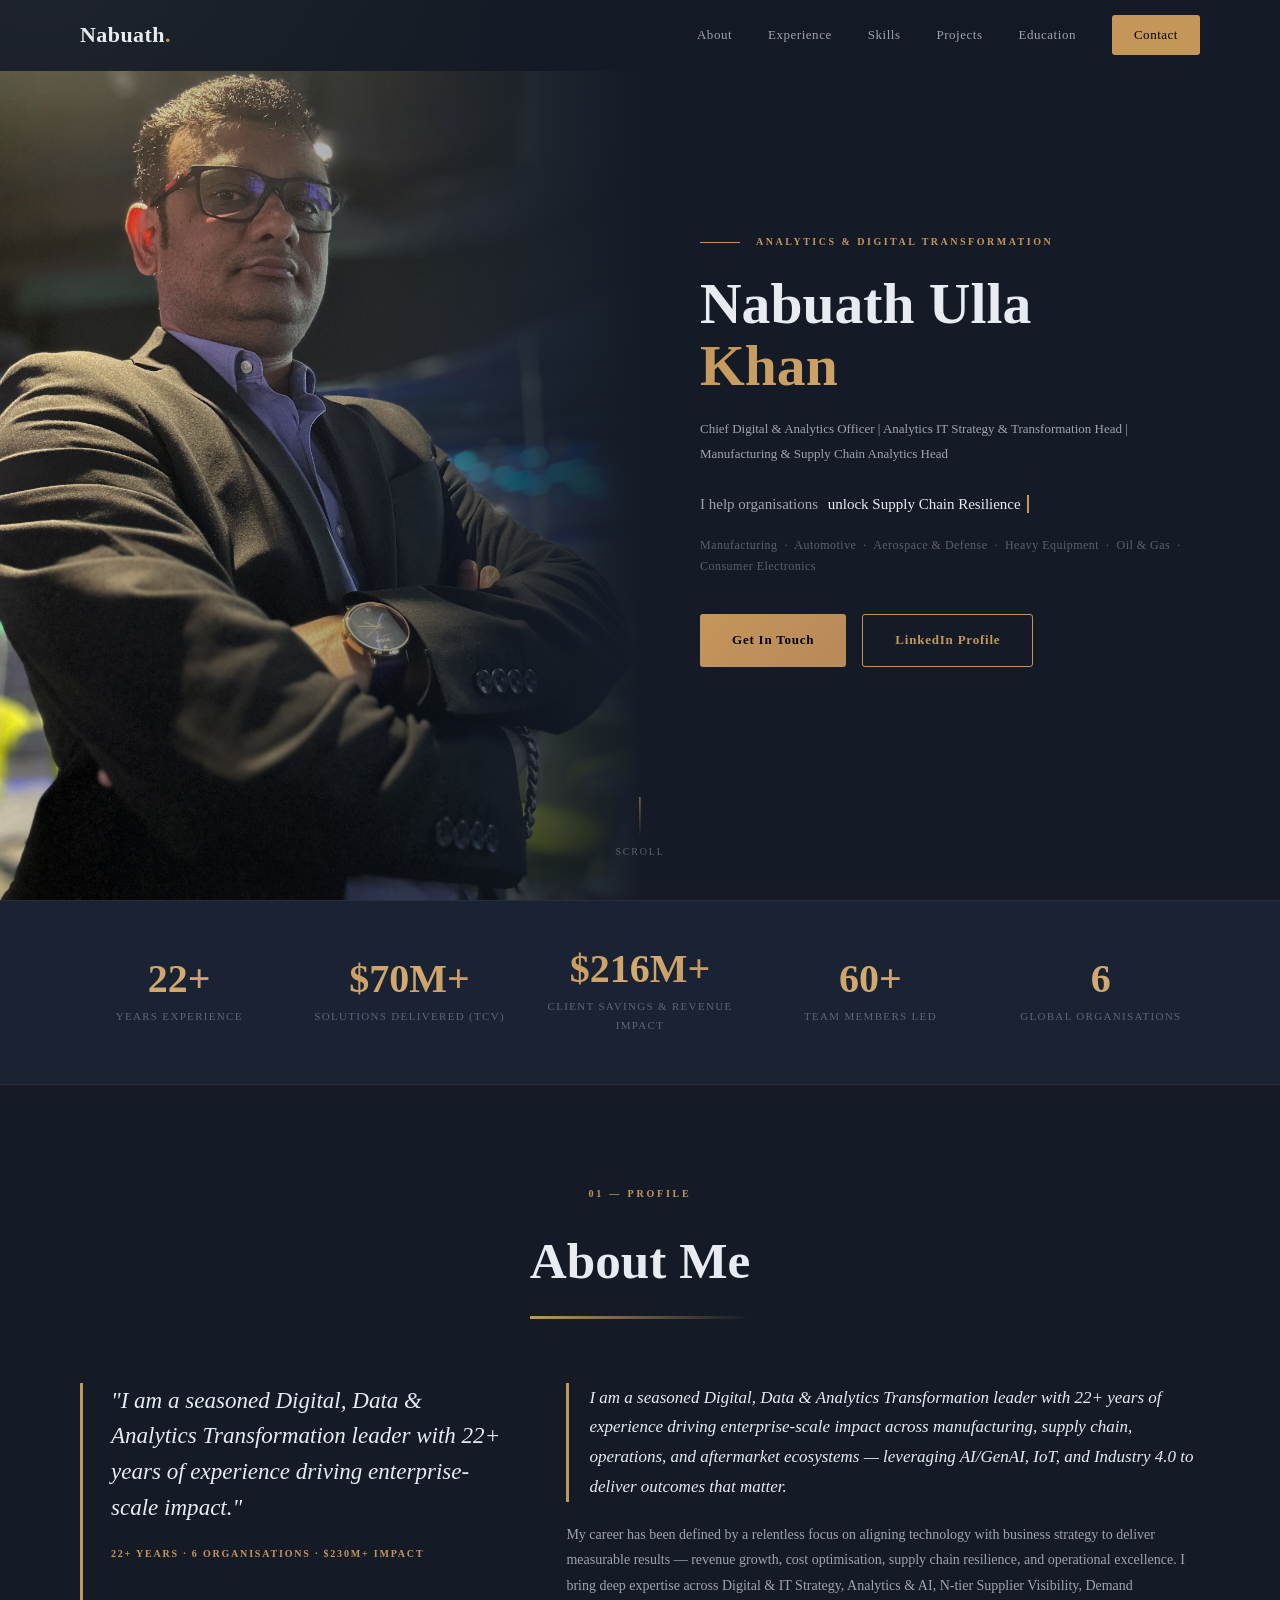
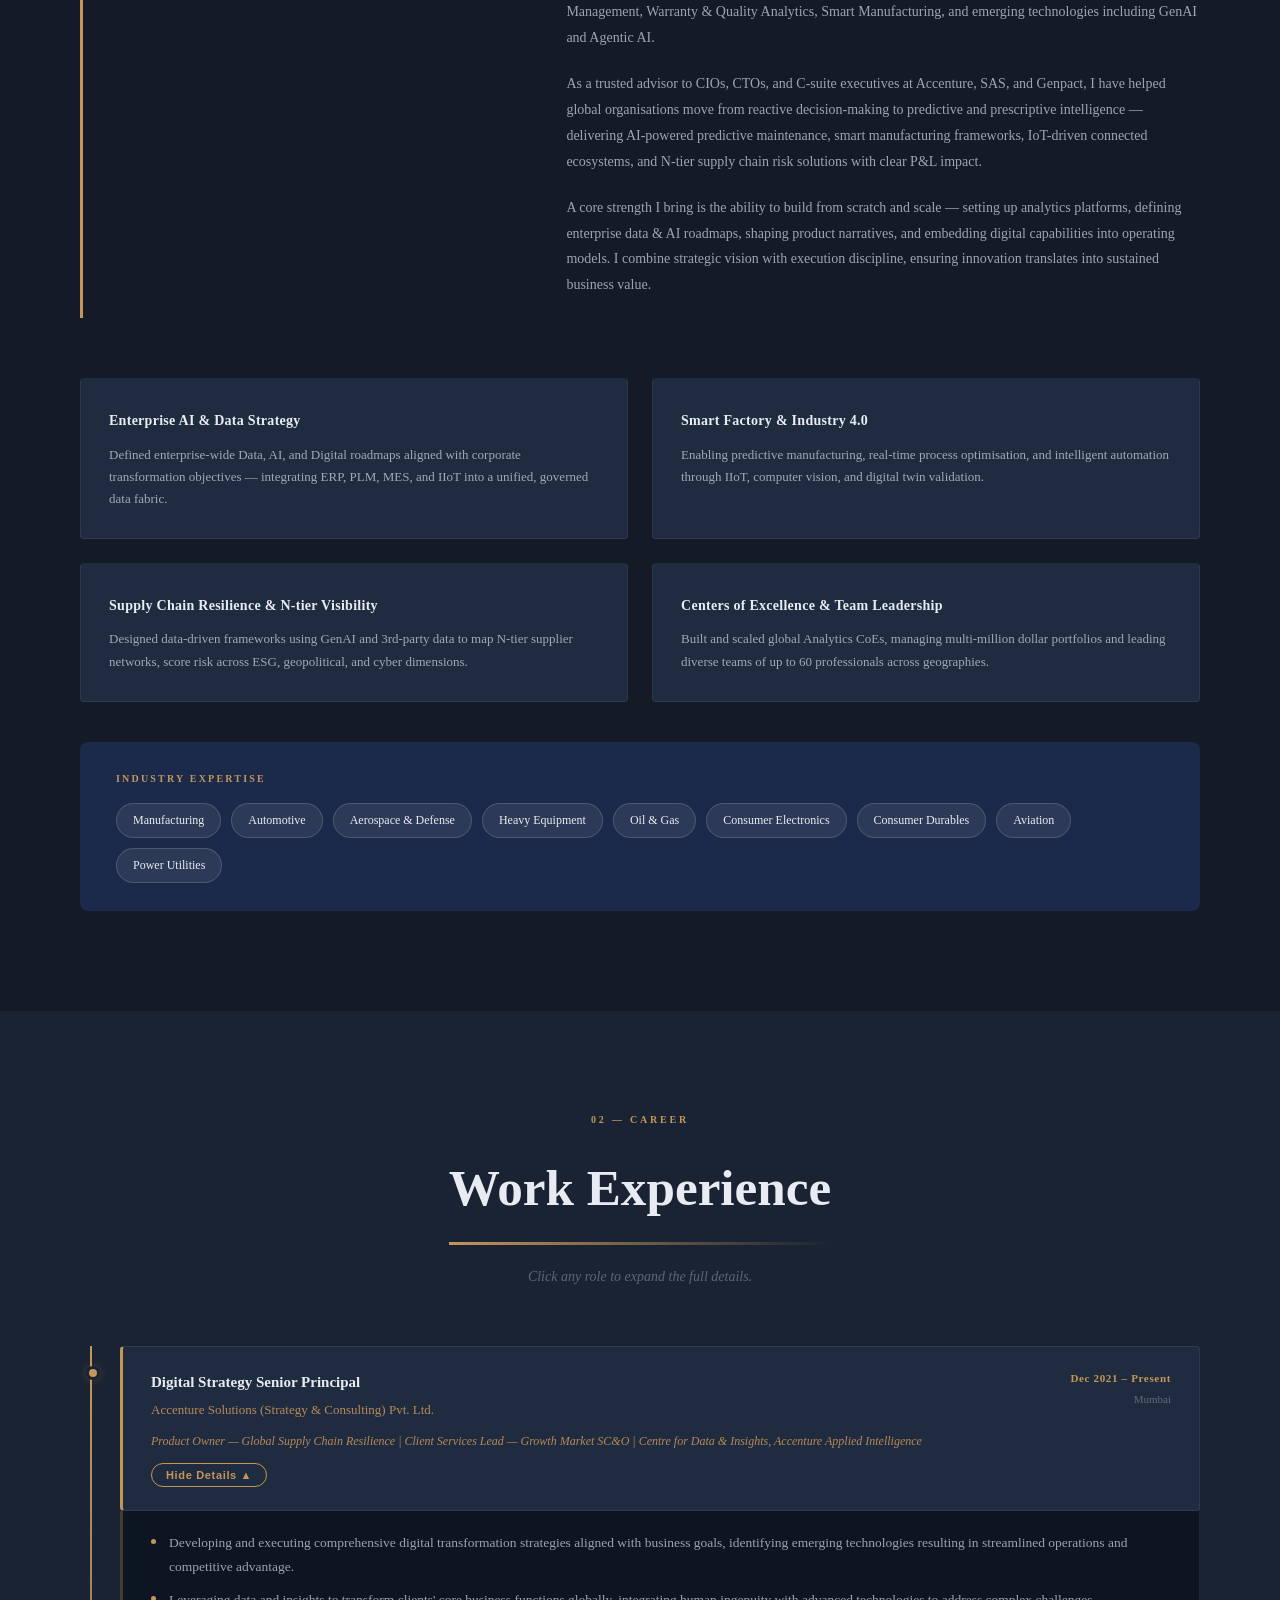
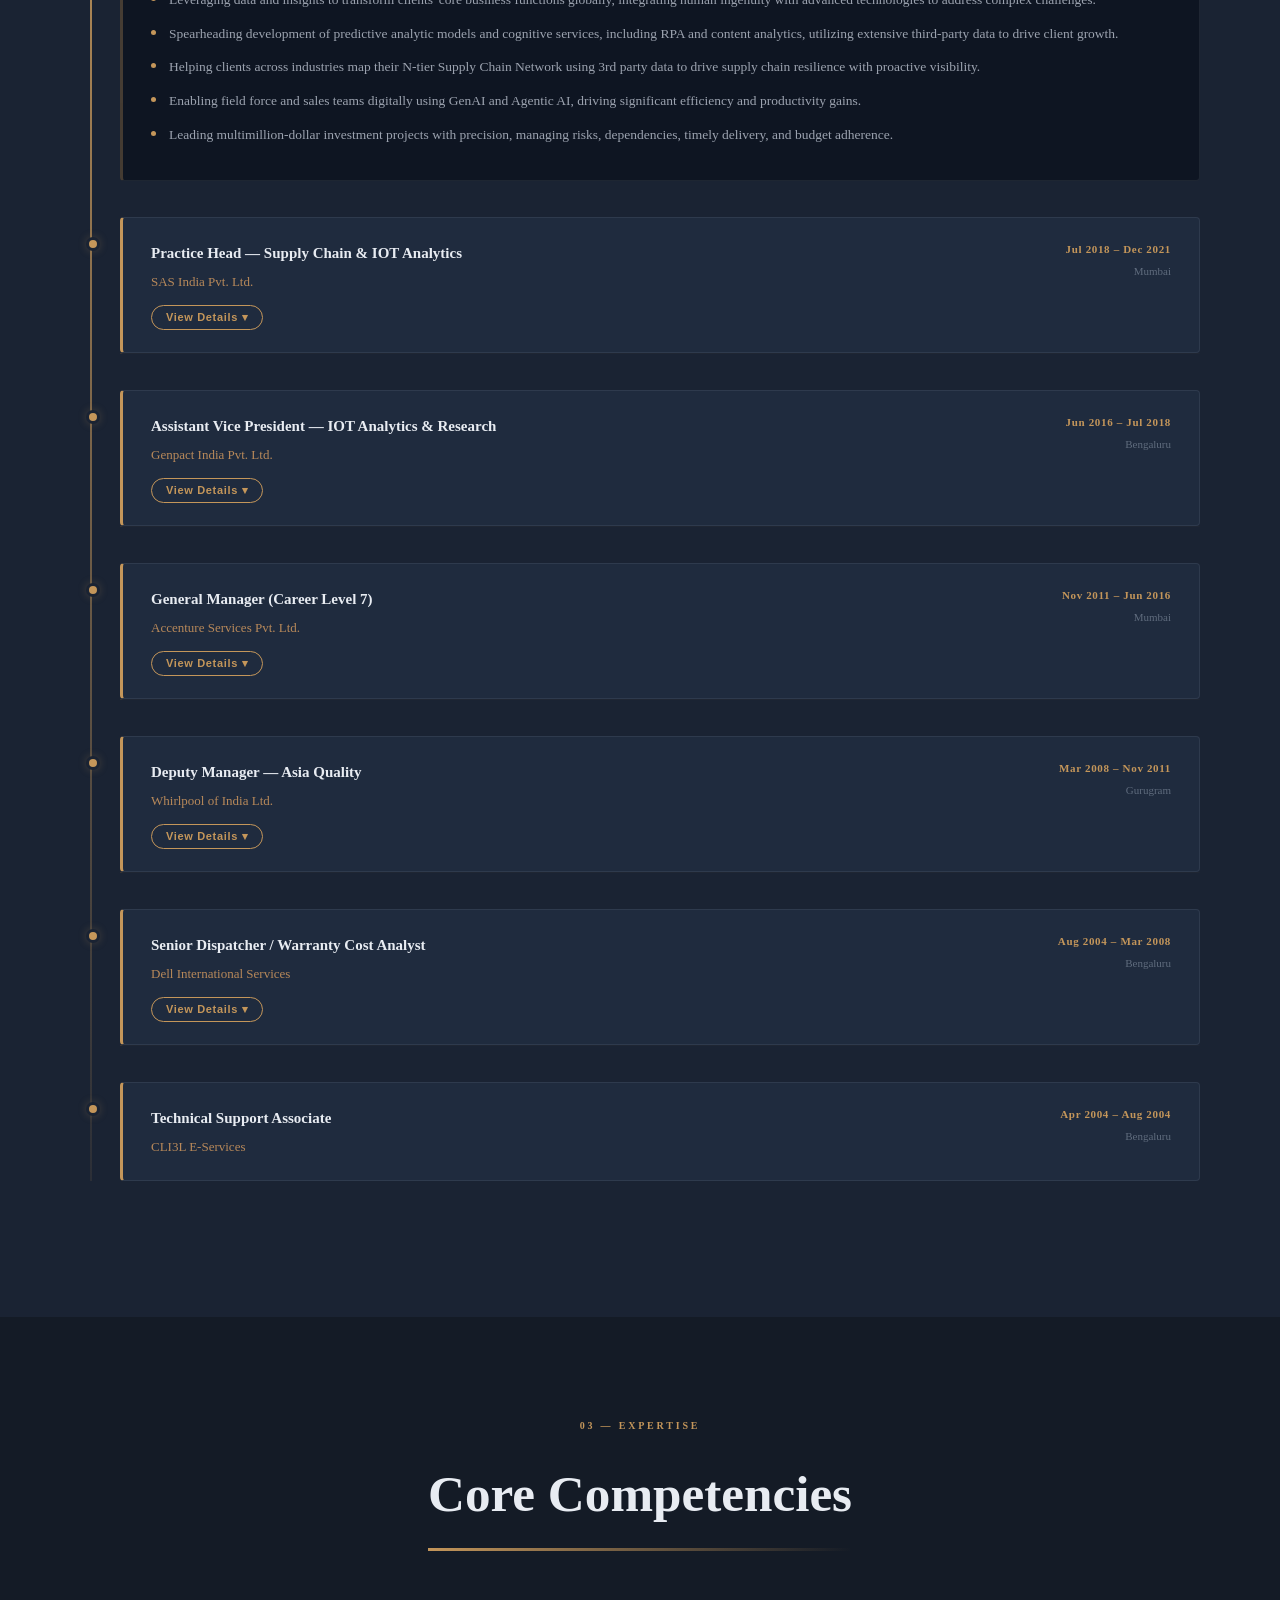
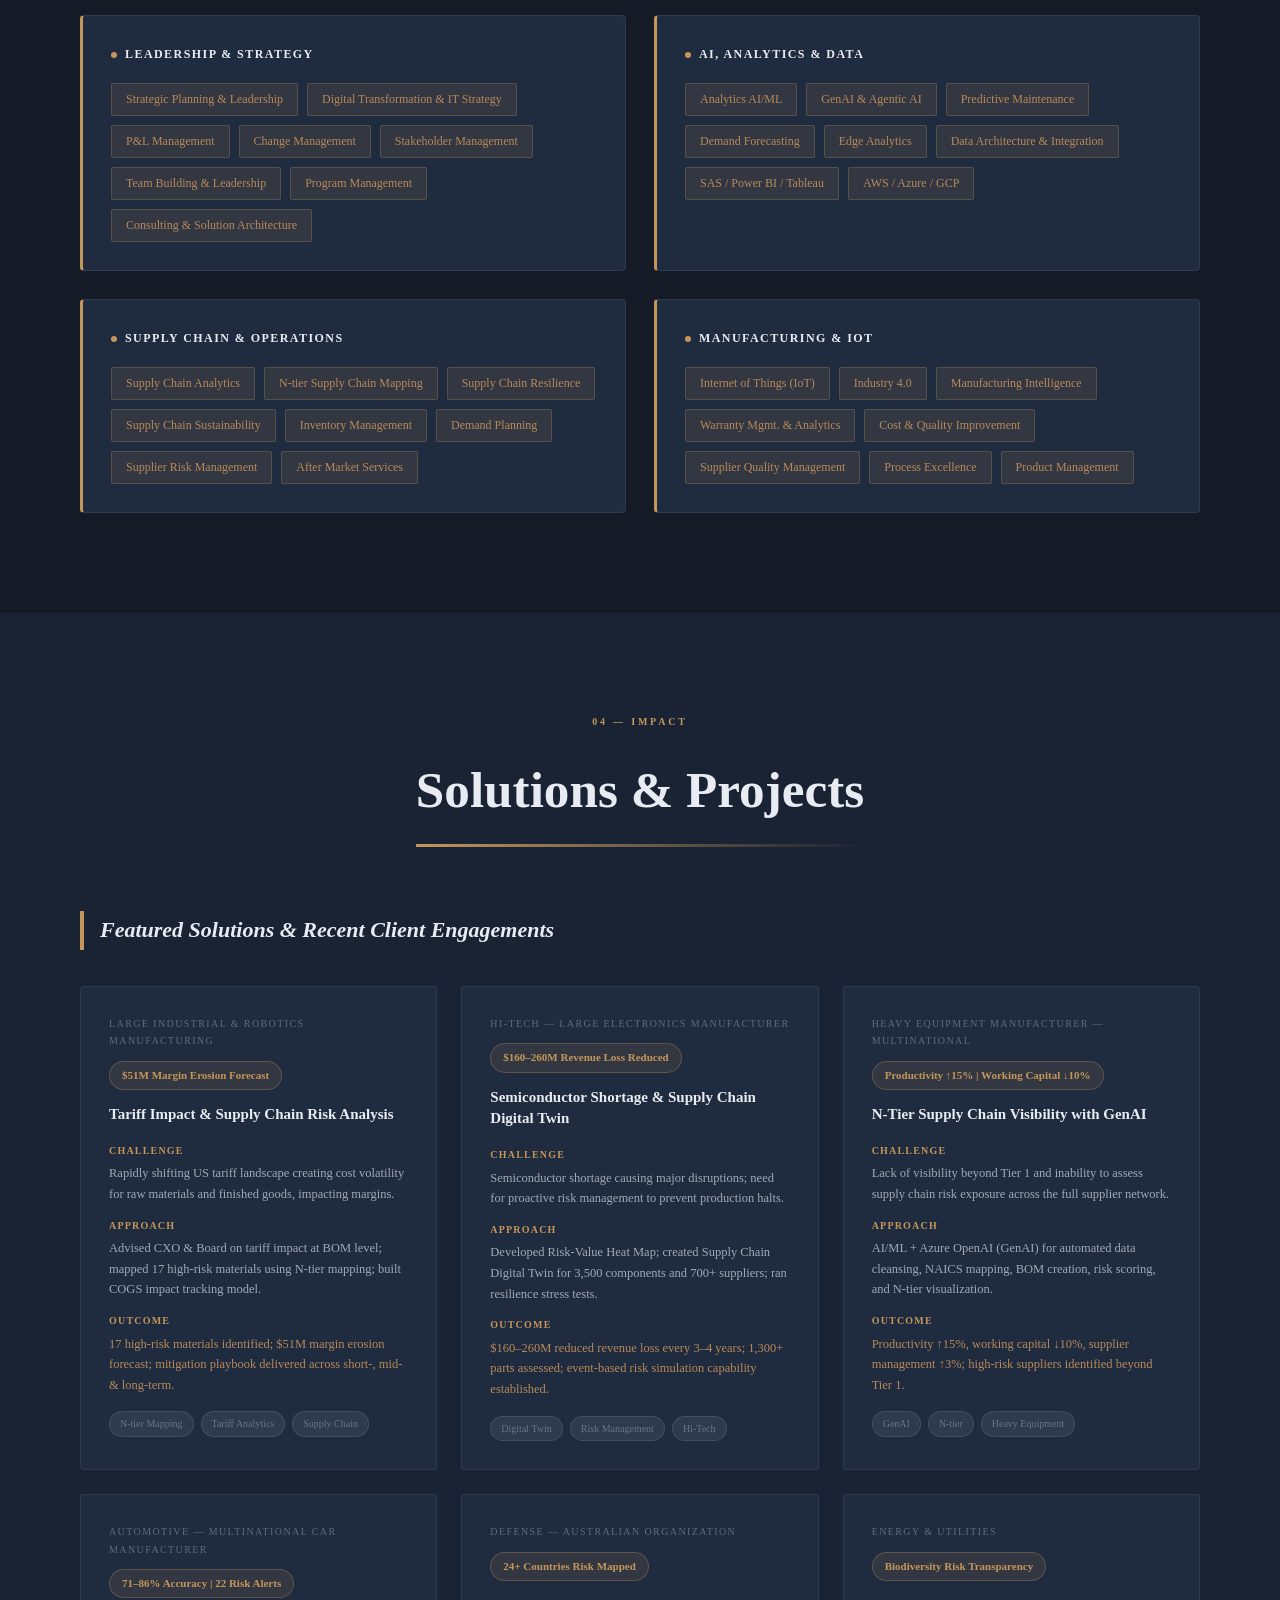
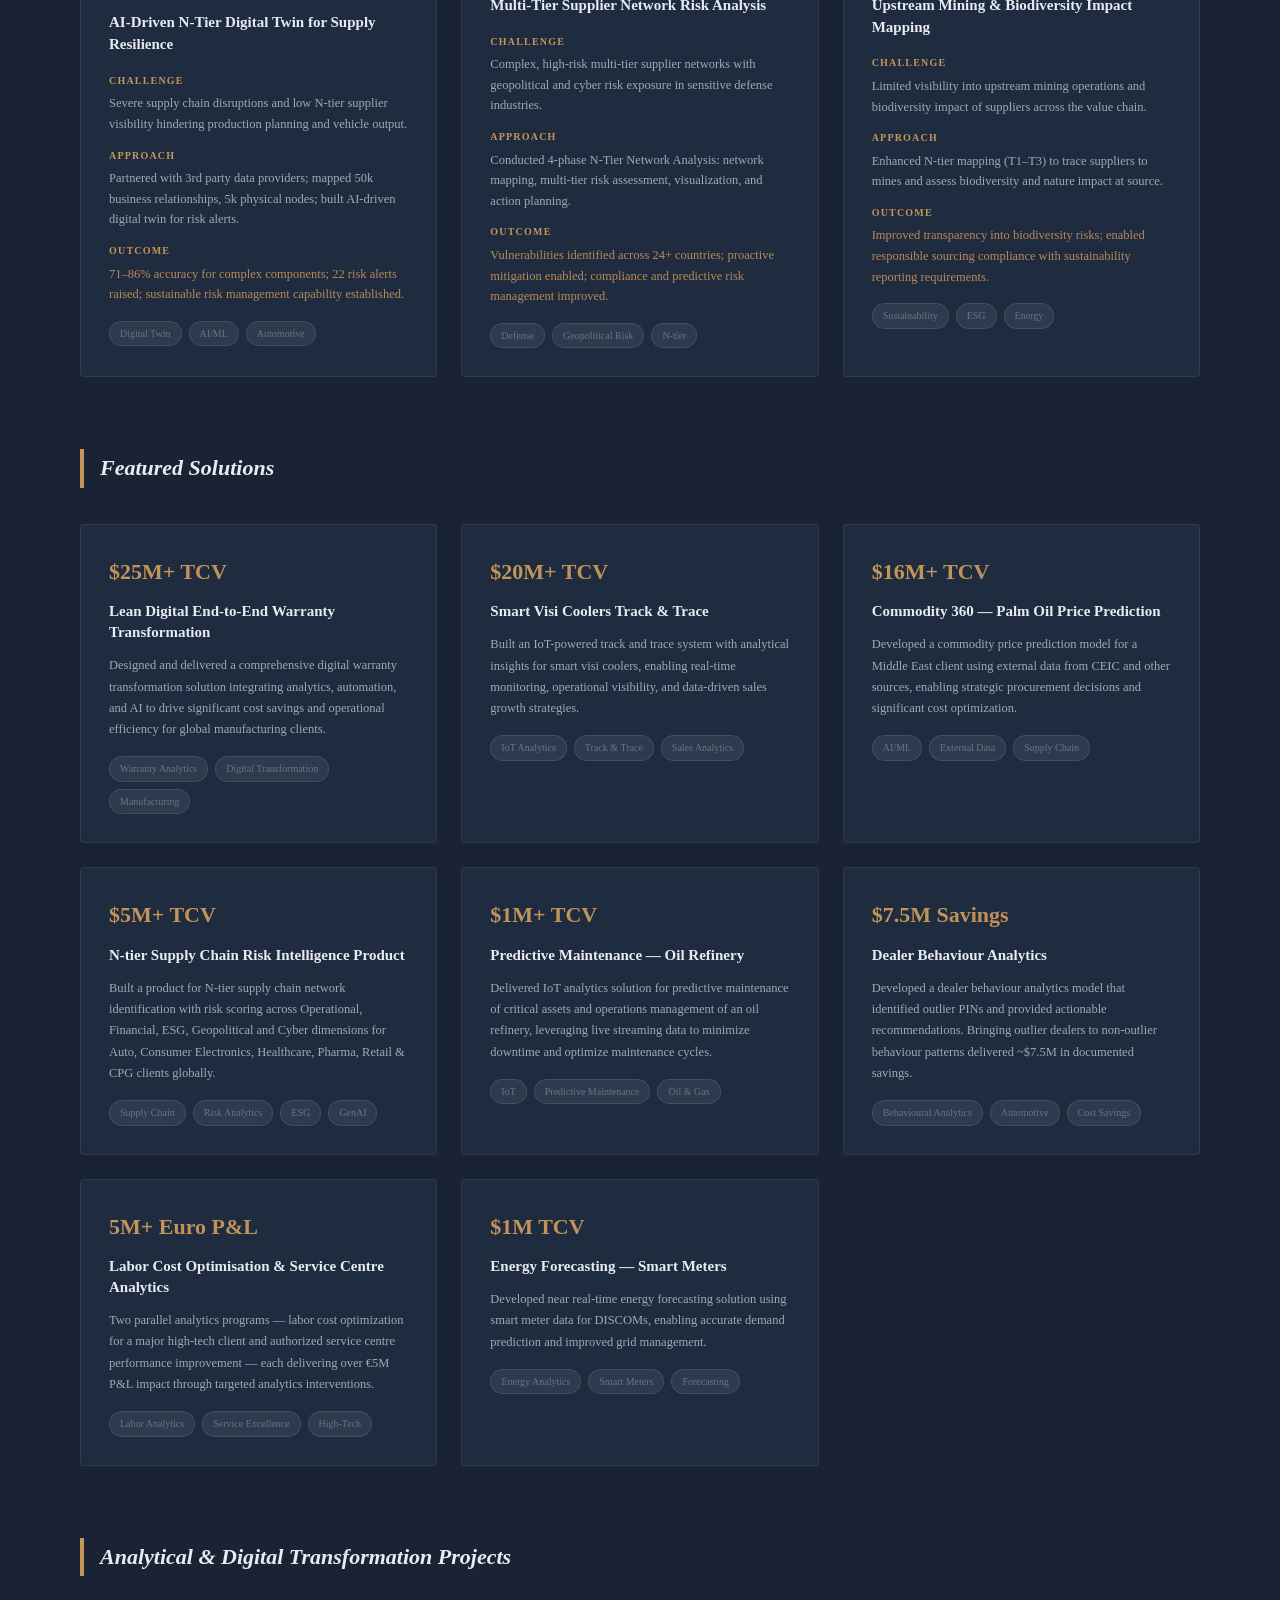
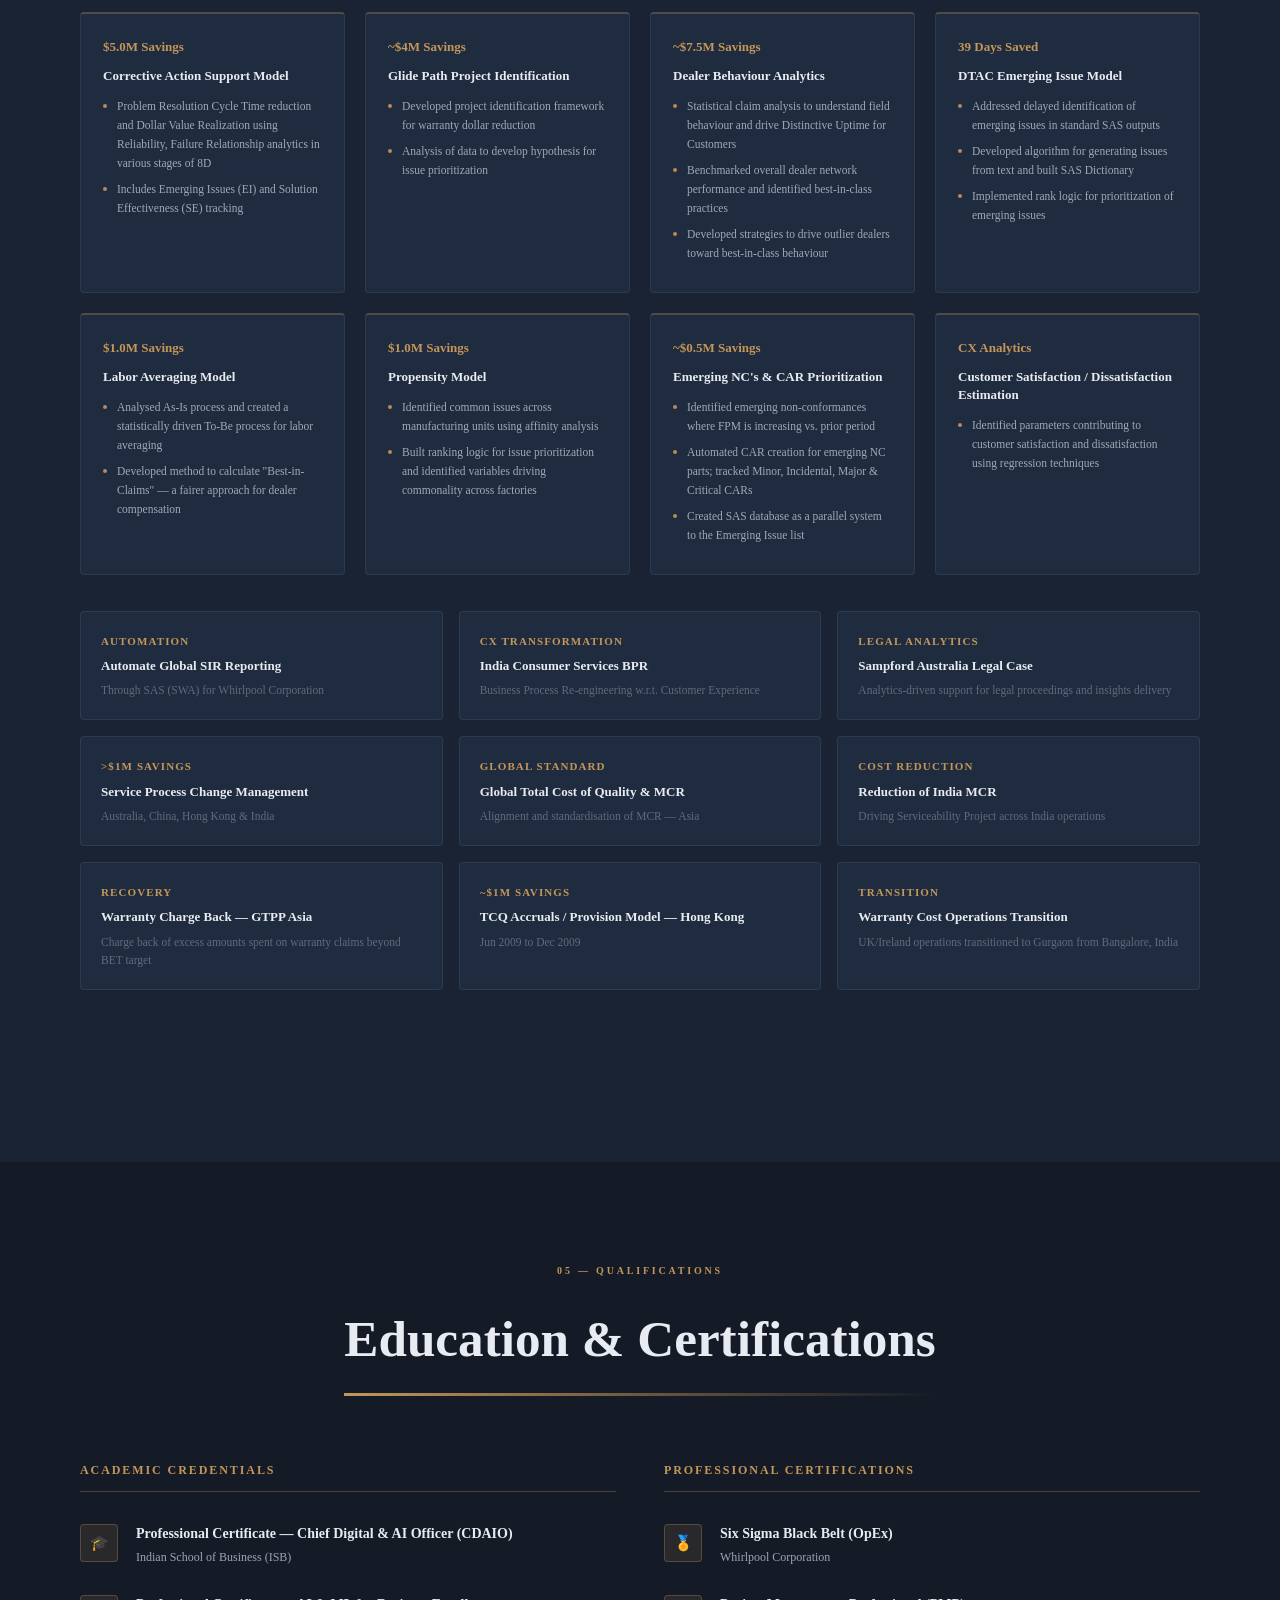
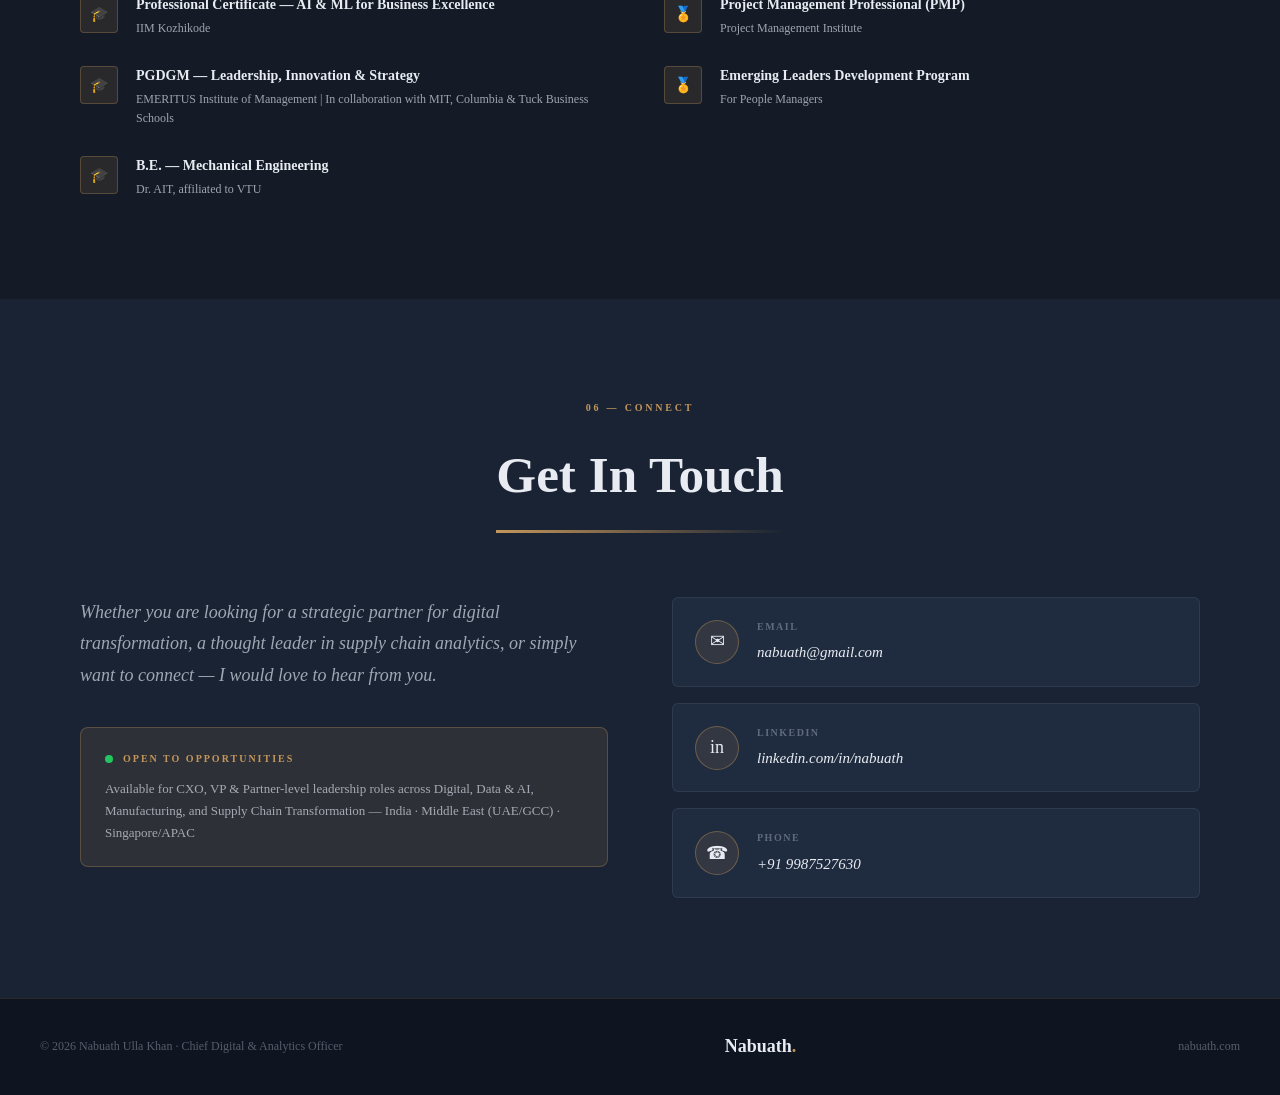
==== commit 642bff3d: "Deploy Midnight Gold theme — Georgia font, muted amber, dark slate, all content preserved" ====
--- a/index.html
+++ b/index.html
@@ -1,824 +1,2434 @@
 <!DOCTYPE html>
 <html lang="en">
 <head>
-  <meta charset="UTF-8" />
-  <meta name="viewport" content="width=device-width, initial-scale=1.0" />
-  <title>Nabuath Ulla Khan | Chief Digital &amp; Analytics Officer</title>
-  <meta name="description" content="Nabuath Ulla Khan — Chief Digital & Analytics Officer with 21 years of expertise in Digital Transformation, Supply Chain Analytics, AI/ML, GenAI, and Industry 4.0." />
-  <meta property="og:title" content="Nabuath Ulla Khan | Chief Digital & Analytics Officer" />
-  <meta property="og:description" content="Analytics & Digital Transformation leader with 21 years of expertise driving impactful business outcomes through AI, GenAI, IoT, and Supply Chain innovation." />
-  <meta property="og:type" content="website" />
-  <meta property="og:url" content="https://nabuath.com" />
-  <link rel="preconnect" href="https://fonts.googleapis.com" />
-  <link rel="preconnect" href="https://fonts.gstatic.com" crossorigin />
-  <link href="https://fonts.googleapis.com/css2?family=Inter:wght@300;400;500;600;700;800&family=Playfair+Display:ital,wght@0,400;0,700;0,900;1,400;1,700&display=swap" rel="stylesheet" />
-  <link rel="stylesheet" href="css/style.css" />
+<meta charset="UTF-8">
+<meta name="viewport" content="width=device-width, initial-scale=1.0">
+<title>Nabuath Ulla Khan — Chief Digital & Analytics Officer</title>
+<!-- Georgia is a system font — no external font load required -->
+<style>
+/* ============================================================
+   CSS VARIABLES — MIDNIGHT GOLD THEME
+   ============================================================ */
+:root {
+  --bg-deep:   #141B26;
+  --bg-alt:    #1A2333;
+  --bg-card:   #1F2B3E;
+  --gold:      #C4965A;
+  --gold-soft: #B8895A;
+  --gold-dim:  rgba(196,150,90,0.12);
+  --gold-glow: rgba(196,150,90,0.07);
+  --white:     #E8ECF2;
+  --white-65:  rgba(210,218,230,0.72);
+  --white-30:  rgba(200,212,228,0.38);
+  --white-10:  rgba(200,212,228,0.09);
+  --navy:      #1B2A4A;
+}
+
+/* ============================================================
+   RESET & BASE
+   ============================================================ */
+*, *::before, *::after { box-sizing: border-box; margin: 0; padding: 0; }
+
+html { scroll-behavior: smooth; font-size: 16px; }
+
+body {
+  font-family: Georgia, serif;
+  background: var(--bg-deep);
+  color: var(--white);
+  overflow-x: hidden;
+  -webkit-font-smoothing: antialiased;
+  line-height: 1.75;
+}
+
+a { color: inherit; text-decoration: none; }
+ul { list-style: none; }
+img { max-width: 100%; display: block; }
+
+.section-padded { padding: 100px 0; }
+.container { max-width: 1200px; margin: 0 auto; padding: 0 40px; }
+
+/* ============================================================
+   SCROLL PROGRESS BAR
+   ============================================================ */
+#scroll-progress {
+  position: fixed;
+  top: 0; left: 0;
+  height: 3px;
+  width: 0%;
+  background: linear-gradient(90deg, var(--gold), #D4AA70);
+  z-index: 9999;
+  transition: width 0.1s linear;
+}
+
+
+/* ============================================================
+   NAVIGATION
+   ============================================================ */
+#nav {
+  position: fixed;
+  top: 0; left: 0; right: 0;
+  z-index: 1000;
+  background: rgba(20,27,38,0.9);
+  backdrop-filter: blur(20px);
+  -webkit-backdrop-filter: blur(20px);
+  border-bottom: 1px solid transparent;
+  transition: border-color 0.3s;
+}
+#nav.scrolled { border-bottom: 1px solid rgba(196,150,90,0.3); }
+
+.nav-inner {
+  display: flex;
+  align-items: center;
+  justify-content: space-between;
+  height: 70px;
+  max-width: 1200px;
+  margin: 0 auto;
+  padding: 0 40px;
+}
+
+.nav-logo {
+  font-family: Georgia, serif;
+  font-size: 22px;
+  font-weight: 900;
+  color: var(--white);
+  letter-spacing: 0.02em;
+}
+.nav-logo span { color: var(--gold); }
+
+.nav-links {
+  display: flex;
+  align-items: center;
+  gap: 36px;
+}
+
+.nav-links a {
+  font-size: 13px;
+  font-weight: 500;
+  color: var(--white-65);
+  letter-spacing: 0.04em;
+  position: relative;
+  transition: color 0.2s;
+}
+.nav-links a::after {
+  content: '';
+  position: absolute;
+  bottom: -4px; left: 0;
+  width: 0; height: 2px;
+  background: var(--gold);
+  transition: width 0.3s ease;
+}
+.nav-links a:hover,
+.nav-links a.active { color: var(--white); }
+.nav-links a:hover::after,
+.nav-links a.active::after { width: 100%; }
+
+.nav-cta {
+  background: var(--gold) !important;
+  color: #000 !important;
+  padding: 9px 22px;
+  border-radius: 3px;
+  font-size: 13px;
+  font-weight: 700;
+  letter-spacing: 0.05em;
+  transition: opacity 0.2s, transform 0.2s !important;
+}
+.nav-cta::after { display: none !important; }
+.nav-cta:hover { opacity: 0.9; transform: translateY(-1px); }
+
+/* Hamburger */
+.hamburger {
+  display: none;
+  flex-direction: column;
+  gap: 5px;
+  cursor: pointer;
+  padding: 4px;
+  background: none;
+  border: none;
+}
+.hamburger span {
+  display: block;
+  width: 24px; height: 2px;
+  background: var(--white);
+  transition: transform 0.3s, opacity 0.3s;
+}
+.hamburger.open span:nth-child(1) { transform: translateY(7px) rotate(45deg); }
+.hamburger.open span:nth-child(2) { opacity: 0; }
+.hamburger.open span:nth-child(3) { transform: translateY(-7px) rotate(-45deg); }
+
+/* Mobile nav overlay */
+#mobile-nav {
+  display: none;
+  position: fixed;
+  top: 0; right: -100%;
+  width: 280px; height: 100vh;
+  background: #0A0F1C;
+  border-left: 1px solid rgba(196,150,90,0.2);
+  z-index: 999;
+  transition: right 0.35s ease;
+  padding: 100px 40px 40px;
+  flex-direction: column;
+  gap: 28px;
+}
+#mobile-nav.open { right: 0; }
+#mobile-nav a {
+  font-size: 17px;
+  font-weight: 500;
+  color: var(--white-65);
+  letter-spacing: 0.04em;
+  transition: color 0.2s;
+}
+#mobile-nav a:hover { color: var(--gold); }
+#mobile-nav .nav-cta-mobile {
+  margin-top: 16px;
+  display: inline-block;
+  background: var(--gold);
+  color: #000;
+  padding: 12px 28px;
+  border-radius: 3px;
+  font-size: 14px;
+  font-weight: 700;
+}
+
+/* ============================================================
+   HERO SECTION
+   ============================================================ */
+#hero {
+  min-height: 100vh;
+  display: flex;
+  background: var(--bg-deep);
+  overflow: hidden;
+}
+
+.hero-photo {
+  width: 50%;
+  position: relative;
+  overflow: hidden;
+}
+.hero-photo img {
+  width: 100%;
+  height: 100%;
+  object-fit: cover;
+  object-position: top center;
+}
+.hero-photo-overlay {
+  position: absolute;
+  inset: 0;
+  background: linear-gradient(90deg, transparent 0%, rgba(20,27,38,0.4) 60%, rgba(20,27,38,1) 100%);
+}
+
+.hero-text {
+  width: 50%;
+  display: flex;
+  flex-direction: column;
+  justify-content: center;
+  padding: 80px 80px 80px 60px;
+  background: var(--bg-deep);
+}
+
+.hero-eyebrow {
+  display: flex;
+  align-items: center;
+  gap: 16px;
+  margin-bottom: 22px;
+}
+.hero-eyebrow::before {
+  content: '';
+  display: block;
+  width: 40px; height: 1px;
+  background: var(--gold);
+}
+.hero-eyebrow span {
+  font-size: 10px;
+  font-weight: 700;
+  letter-spacing: 0.25em;
+  text-transform: uppercase;
+  color: var(--gold);
+}
+
+.hero-name {
+  font-family: Georgia, serif;
+  font-weight: 700;
+  font-size: clamp(38px, 4.5vw, 68px);
+  line-height: 1.08;
+  color: var(--white);
+  margin-bottom: 20px;
+}
+.hero-name .name-khan {
+  display: block;
+  background: linear-gradient(135deg, var(--gold) 0%, #D4AA70 50%, var(--gold-soft) 100%);
+  -webkit-background-clip: text;
+  -webkit-text-fill-color: transparent;
+  background-clip: text;
+}
+
+.hero-title {
+  font-size: 13px;
+  color: var(--white-65);
+  line-height: 1.9;
+  margin-bottom: 24px;
+  max-width: 480px;
+}
+
+.hero-typewriter {
+  font-size: 15px;
+  color: var(--white);
+  margin-bottom: 18px;
+  display: flex;
+  align-items: center;
+  gap: 6px;
+  min-height: 26px;
+}
+.hero-typewriter .tw-prefix { color: var(--white-65); }
+.hero-typewriter .tw-text { color: var(--white); }
+.tw-cursor {
+  display: inline-block;
+  width: 2px; height: 18px;
+  background: var(--gold);
+  animation: blink 1s step-end infinite;
+  vertical-align: middle;
+}
+@keyframes blink { 0%,100%{opacity:1} 50%{opacity:0} }
+
+.hero-industries {
+  font-size: 12px;
+  color: var(--white-30);
+  letter-spacing: 0.04em;
+  margin-bottom: 36px;
+  line-height: 1.8;
+}
+
+.hero-buttons {
+  display: flex;
+  gap: 16px;
+  flex-wrap: wrap;
+}
+
+.btn-gold {
+  display: inline-flex;
+  align-items: center;
+  gap: 8px;
+  padding: 14px 32px;
+  background: linear-gradient(135deg, var(--gold), #B8895A);
+  color: #000;
+  font-size: 13px;
+  font-weight: 700;
+  letter-spacing: 0.06em;
+  border-radius: 3px;
+  transition: transform 0.2s, box-shadow 0.2s;
+}
+.btn-gold:hover {
+  transform: translateY(-2px);
+  box-shadow: 0 8px 24px rgba(196,150,90,0.18);
+}
+
+.btn-ghost {
+  display: inline-flex;
+  align-items: center;
+  gap: 8px;
+  padding: 14px 32px;
+  border: 1.5px solid var(--gold);
+  color: var(--gold);
+  font-size: 13px;
+  font-weight: 600;
+  letter-spacing: 0.06em;
+  border-radius: 3px;
+  transition: background 0.2s, color 0.2s, transform 0.2s;
+}
+.btn-ghost:hover {
+  background: var(--gold-dim);
+  transform: translateY(-2px);
+}
+
+/* Scroll down indicator */
+.scroll-down {
+  position: absolute;
+  bottom: 40px;
+  left: 50%;
+  transform: translateX(-50%);
+  display: flex;
+  flex-direction: column;
+  align-items: center;
+  gap: 6px;
+  animation: scrollBounce 2s ease-in-out infinite;
+}
+.scroll-down span {
+  font-size: 10px;
+  letter-spacing: 0.18em;
+  text-transform: uppercase;
+  color: var(--white-30);
+}
+.scroll-down-line {
+  width: 1px;
+  height: 40px;
+  background: linear-gradient(to bottom, var(--gold), transparent);
+}
+@keyframes scrollBounce {
+  0%,100%{transform:translateX(-50%) translateY(0)}
+  50%{transform:translateX(-50%) translateY(6px)}
+}
+
+/* Stats row */
+#stats-row {
+  background: var(--bg-alt);
+  border-top: 1px solid rgba(196,150,90,0.1);
+  border-bottom: 1px solid rgba(196,150,90,0.1);
+}
+.stats-inner {
+  display: flex;
+  justify-content: space-around;
+  align-items: center;
+  padding: 48px 40px;
+  max-width: 1200px;
+  margin: 0 auto;
+  flex-wrap: wrap;
+  gap: 32px;
+}
+.stat-item {
+  text-align: center;
+  flex: 1;
+  min-width: 120px;
+}
+.stat-value {
+  font-family: Georgia, serif;
+  font-size: 40px;
+  font-weight: 600;
+  background: linear-gradient(135deg, var(--gold) 0%, #D4AA70 50%, var(--gold-soft) 100%);
+  -webkit-background-clip: text;
+  -webkit-text-fill-color: transparent;
+  background-clip: text;
+  line-height: 1;
+  margin-bottom: 8px;
+}
+.stat-label {
+  font-size: 11px;
+  color: var(--white-30);
+  text-transform: uppercase;
+  letter-spacing: 0.12em;
+  font-weight: 500;
+}
+
+/* ============================================================
+   SECTION HEADERS (reusable)
+   ============================================================ */
+.section-header {
+  text-align: center;
+  margin-bottom: 64px;
+}
+.section-label {
+  font-size: 10px;
+  font-weight: 700;
+  letter-spacing: 0.28em;
+  text-transform: uppercase;
+  color: var(--gold);
+  margin-bottom: 14px;
+  display: block;
+}
+.section-title {
+  font-family: Georgia, serif;
+  font-size: clamp(34px, 4vw, 52px);
+  font-weight: 700;
+  color: var(--white);
+  position: relative;
+  display: inline-block;
+}
+.section-title::after {
+  content: '';
+  display: block;
+  height: 3px;
+  width: 0;
+  background: linear-gradient(90deg, var(--gold), transparent);
+  margin-top: 10px;
+  transition: width 1s ease;
+}
+.section-title.animated::after { width: 100%; }
+
+/* ============================================================
+   ABOUT SECTION
+   ============================================================ */
+#about { background: var(--bg-deep); }
+
+.about-grid {
+  display: grid;
+  grid-template-columns: 2fr 3fr;
+  gap: 64px;
+  margin-bottom: 60px;
+}
+
+.about-pullquote {
+  border-left: 3px solid var(--gold);
+  padding-left: 28px;
+}
+.about-pullquote blockquote {
+  font-family: Georgia, serif;
+  font-style: italic;
+  font-size: clamp(18px, 1.8vw, 26px);
+  color: var(--white);
+  line-height: 1.55;
+  margin-bottom: 20px;
+}
+.about-attribution {
+  font-size: 10px;
+  color: var(--gold);
+  text-transform: uppercase;
+  letter-spacing: 0.18em;
+  font-weight: 700;
+}
+
+.about-right p { margin-bottom: 20px; }
+.about-lead {
+  font-family: Georgia, serif;
+  font-style: italic;
+  font-size: 17px;
+  color: var(--white);
+  line-height: 1.75;
+  border-left: 3px solid var(--gold);
+  padding-left: 20px;
+}
+.about-body {
+  font-size: 14px;
+  color: var(--white-65);
+  line-height: 1.85;
+}
+
+.about-cards {
+  display: grid;
+  grid-template-columns: repeat(2, 1fr);
+  gap: 24px;
+  margin-bottom: 40px;
+}
+.about-card {
+  background: var(--bg-card);
+  border: 1px solid var(--white-10);
+  border-top: 3px solid transparent;
+  padding: 28px;
+  border-radius: 4px;
+  transition: border-top-color 0.3s, transform 0.3s;
+}
+.about-card:hover {
+  border-top-color: var(--gold);
+  transform: translateY(-4px);
+}
+.about-card h4 {
+  font-size: 14px;
+  font-weight: 700;
+  color: var(--white);
+  margin-bottom: 10px;
+  letter-spacing: 0.02em;
+}
+.about-card p {
+  font-size: 13px;
+  color: var(--white-65);
+  line-height: 1.7;
+}
+
+/* Industry strip */
+.industry-strip {
+  background: var(--navy);
+  border-radius: 8px;
+  padding: 28px 36px;
+}
+.industry-strip-label {
+  font-size: 10px;
+  font-weight: 700;
+  letter-spacing: 0.22em;
+  text-transform: uppercase;
+  color: var(--gold);
+  margin-bottom: 16px;
+}
+.industry-tags {
+  display: flex;
+  flex-wrap: wrap;
+  gap: 10px;
+}
+.ind-tag {
+  font-size: 12px;
+  color: var(--white);
+  background: rgba(255,255,255,0.08);
+  border: 1px solid rgba(255,255,255,0.15);
+  padding: 6px 16px;
+  border-radius: 100px;
+  font-weight: 400;
+}
+
+/* ============================================================
+   EXPERIENCE SECTION
+   ============================================================ */
+#experience { background: var(--bg-alt); }
+
+.exp-tagline {
+  text-align: center;
+  font-style: italic;
+  color: var(--white-30);
+  font-size: 14px;
+  margin-top: -44px;
+  margin-bottom: 56px;
+}
+
+.timeline {
+  position: relative;
+  padding-left: 40px;
+}
+.timeline::before {
+  content: '';
+  position: absolute;
+  left: 10px; top: 0; bottom: 0;
+  width: 2px;
+  background: linear-gradient(to bottom, var(--gold), rgba(196,150,90,0.1));
+}
+
+.timeline-item {
+  position: relative;
+  margin-bottom: 36px;
+}
+.timeline-item::before {
+  content: '';
+  position: absolute;
+  left: -34px;
+  top: 20px;
+  width: 14px; height: 14px;
+  background: var(--gold);
+  border-radius: 50%;
+  border: 3px solid var(--bg-alt);
+  box-shadow: 0 0 8px rgba(196,150,90,0.25);
+}
+
+.timeline-header {
+  background: var(--bg-card);
+  border: 1px solid var(--white-10);
+  border-left: 3px solid var(--gold);
+  padding: 22px 28px;
+  border-radius: 4px;
+  cursor: pointer;
+  transition: background 0.2s;
+}
+.timeline-header:hover { background: #161e2e; }
+
+.tl-top {
+  display: flex;
+  justify-content: space-between;
+  align-items: flex-start;
+  gap: 16px;
+  flex-wrap: wrap;
+}
+.tl-role {
+  font-size: 15px;
+  font-weight: 700;
+  color: var(--white);
+  margin-bottom: 4px;
+}
+.tl-company {
+  font-size: 13px;
+  color: var(--gold-soft);
+  font-weight: 500;
+}
+.tl-meta {
+  text-align: right;
+  flex-shrink: 0;
+}
+.tl-date {
+  font-size: 11px;
+  color: var(--gold);
+  font-weight: 600;
+  letter-spacing: 0.06em;
+  margin-bottom: 2px;
+}
+.tl-location {
+  font-size: 11px;
+  color: var(--white-30);
+}
+.tl-subtitle {
+  font-style: italic;
+  font-size: 12px;
+  color: var(--gold-soft);
+  margin-top: 10px;
+  line-height: 1.6;
+}
+.tl-toggle-btn {
+  display: inline-flex;
+  align-items: center;
+  gap: 6px;
+  margin-top: 12px;
+  padding: 5px 14px;
+  border: 1px solid var(--gold);
+  color: var(--gold);
+  background: transparent;
+  font-size: 11px;
+  font-weight: 600;
+  letter-spacing: 0.06em;
+  border-radius: 100px;
+  cursor: pointer;
+  transition: background 0.2s;
+}
+.tl-toggle-btn:hover { background: var(--gold-dim); }
+
+.tl-details {
+  background: #0E1522;
+  border: 1px solid var(--white-10);
+  border-top: none;
+  border-left: 3px solid rgba(196,150,90,0.3);
+  padding: 0 28px;
+  overflow: hidden;
+  max-height: 0;
+  transition: max-height 0.5s ease, padding 0.3s ease;
+  border-radius: 0 0 4px 4px;
+}
+.tl-details.open {
+  max-height: 800px;
+  padding: 20px 28px 24px;
+}
+
+.tl-details ul li {
+  font-size: 13.5px;
+  color: var(--white-65);
+  line-height: 1.75;
+  padding-left: 18px;
+  position: relative;
+  margin-bottom: 10px;
+}
+.tl-details ul li::before {
+  content: '';
+  position: absolute;
+  left: 0; top: 8px;
+  width: 5px; height: 5px;
+  background: var(--gold);
+  border-radius: 50%;
+}
+
+/* ============================================================
+   SKILLS SECTION
+   ============================================================ */
+#skills { background: var(--bg-deep); }
+
+.skills-grid {
+  display: grid;
+  grid-template-columns: repeat(2, 1fr);
+  gap: 28px;
+}
+.skill-group {
+  background: var(--bg-card);
+  border-left: 3px solid var(--gold);
+  border: 1px solid var(--white-10);
+  border-left: 3px solid var(--gold);
+  padding: 28px;
+  border-radius: 4px;
+  transition: transform 0.3s;
+}
+.skill-group:hover { transform: translateY(-3px); }
+.skill-group-title {
+  font-size: 12px;
+  font-weight: 700;
+  color: var(--white);
+  text-transform: uppercase;
+  letter-spacing: 0.12em;
+  margin-bottom: 18px;
+  display: flex;
+  align-items: center;
+  gap: 8px;
+}
+.skill-group-title::before {
+  content: '';
+  display: inline-block;
+  width: 6px; height: 6px;
+  background: var(--gold);
+  border-radius: 50%;
+}
+.skill-tags {
+  display: flex;
+  flex-wrap: wrap;
+  gap: 9px;
+}
+.skill-tag {
+  font-size: 12px;
+  color: var(--gold-soft);
+  background: var(--gold-dim);
+  border: 1px solid rgba(196,150,90,0.25);
+  padding: 5px 14px;
+  border-radius: 2px;
+  transition: background 0.2s, border-color 0.2s;
+  cursor: default;
+}
+.skill-tag:hover {
+  background: rgba(196,150,90,0.2);
+  border-color: var(--gold);
+}
+
+/* ============================================================
+   PROJECTS SECTION
+   ============================================================ */
+#projects { background: var(--bg-alt); }
+
+.sub-section { margin-bottom: 72px; }
+
+.sub-heading {
+  font-family: Georgia, serif;
+  font-style: italic;
+  font-size: 22px;
+  color: var(--white);
+  border-left: 4px solid var(--gold);
+  padding-left: 16px;
+  margin-bottom: 36px;
+}
+
+/* Engagement tiles */
+.engage-grid {
+  display: grid;
+  grid-template-columns: repeat(3, 1fr);
+  gap: 24px;
+}
+.engage-tile {
+  background: var(--bg-card);
+  border: 1px solid var(--white-10);
+  padding: 28px;
+  border-radius: 4px;
+  position: relative;
+  overflow: hidden;
+  transition: transform 0.3s, border-color 0.3s;
+}
+.engage-tile::before {
+  content: '';
+  position: absolute;
+  top: 0; left: 0; right: 0;
+  height: 3px;
+  background: linear-gradient(90deg, var(--gold), #D4AA70);
+  transform: scaleX(0);
+  transform-origin: left;
+  transition: transform 0.4s ease;
+}
+.engage-tile:hover::before { transform: scaleX(1); }
+.engage-tile:hover { transform: translateY(-5px); border-color: rgba(196,150,90,0.2); }
+
+.tile-industry {
+  font-size: 10px;
+  text-transform: uppercase;
+  letter-spacing: 0.14em;
+  color: var(--white-30);
+  margin-bottom: 10px;
+  font-weight: 500;
+}
+.tile-badge {
+  display: inline-block;
+  font-size: 11px;
+  color: var(--gold);
+  background: var(--gold-dim);
+  border: 1px solid rgba(196,150,90,0.3);
+  padding: 4px 12px;
+  border-radius: 100px;
+  margin-bottom: 14px;
+  font-weight: 600;
+}
+.tile-title {
+  font-size: 15px;
+  font-weight: 700;
+  color: var(--white);
+  margin-bottom: 16px;
+  line-height: 1.45;
+}
+.tile-detail-label {
+  font-size: 10px;
+  font-weight: 700;
+  text-transform: uppercase;
+  letter-spacing: 0.12em;
+  color: var(--gold);
+  margin-bottom: 4px;
+}
+.tile-detail-row { margin-bottom: 12px; }
+.tile-detail-text {
+  font-size: 12.5px;
+  color: var(--white-65);
+  line-height: 1.65;
+}
+.tile-outcome { color: var(--gold-soft); }
+.tile-tags {
+  display: flex;
+  flex-wrap: wrap;
+  gap: 7px;
+  margin-top: 16px;
+}
+.tile-tag {
+  font-size: 10px;
+  color: var(--white-30);
+  background: var(--white-10);
+  border: 1px solid rgba(255,255,255,0.1);
+  padding: 3px 10px;
+  border-radius: 100px;
+}
+
+/* Featured solution cards */
+.feat-grid {
+  display: grid;
+  grid-template-columns: repeat(3, 1fr);
+  gap: 24px;
+}
+.feat-card {
+  background: var(--bg-card);
+  border: 1px solid var(--white-10);
+  padding: 28px;
+  border-radius: 4px;
+  position: relative;
+  overflow: hidden;
+  transition: transform 0.3s, border-color 0.3s;
+}
+.feat-card::before {
+  content: '';
+  position: absolute;
+  top: 0; left: 0; right: 0;
+  height: 3px;
+  background: linear-gradient(90deg, var(--gold), #D4AA70);
+  transform: scaleX(0);
+  transform-origin: left;
+  transition: transform 0.4s ease;
+}
+.feat-card:hover::before { transform: scaleX(1); }
+.feat-card:hover { transform: translateY(-4px); border-color: rgba(196,150,90,0.2); }
+
+.feat-tcv {
+  font-size: 22px;
+  font-weight: 800;
+  font-family: Georgia, serif;
+  background: linear-gradient(135deg, var(--gold), var(--gold-soft));
+  -webkit-background-clip: text;
+  -webkit-text-fill-color: transparent;
+  background-clip: text;
+  margin-bottom: 10px;
+}
+.feat-title {
+  font-size: 15px;
+  font-weight: 700;
+  color: var(--white);
+  margin-bottom: 12px;
+  line-height: 1.4;
+}
+.feat-desc {
+  font-size: 12.5px;
+  color: var(--white-65);
+  line-height: 1.7;
+  margin-bottom: 16px;
+}
+.feat-tags {
+  display: flex;
+  flex-wrap: wrap;
+  gap: 7px;
+}
+.feat-tag {
+  font-size: 10px;
+  color: var(--white-30);
+  background: var(--white-10);
+  border: 1px solid rgba(255,255,255,0.1);
+  padding: 3px 10px;
+  border-radius: 100px;
+}
+
+/* Detailed project cards */
+.proj-grid {
+  display: grid;
+  grid-template-columns: repeat(4, 1fr);
+  gap: 20px;
+  margin-bottom: 36px;
+}
+.proj-card {
+  background: var(--bg-card);
+  border: 1px solid var(--white-10);
+  border-top: 2px solid rgba(196,150,90,0.3);
+  padding: 22px;
+  border-radius: 4px;
+  transition: transform 0.3s, border-top-color 0.3s;
+}
+.proj-card:hover {
+  transform: translateY(-3px);
+  border-top-color: var(--gold);
+}
+.proj-value {
+  font-size: 13px;
+  font-weight: 700;
+  color: var(--gold);
+  margin-bottom: 8px;
+}
+.proj-title {
+  font-size: 13px;
+  font-weight: 700;
+  color: var(--white);
+  margin-bottom: 12px;
+  line-height: 1.4;
+}
+.proj-bullets li {
+  font-size: 11.5px;
+  color: var(--white-65);
+  line-height: 1.65;
+  margin-bottom: 7px;
+  padding-left: 14px;
+  position: relative;
+}
+.proj-bullets li::before {
+  content: '';
+  position: absolute;
+  left: 0; top: 7px;
+  width: 4px; height: 4px;
+  background: var(--gold-soft);
+  border-radius: 50%;
+}
+
+/* Compact cards grid */
+.compact-grid {
+  display: grid;
+  grid-template-columns: repeat(3, 1fr);
+  gap: 16px;
+}
+.compact-card {
+  background: var(--bg-card);
+  border: 1px solid var(--white-10);
+  padding: 20px;
+  border-radius: 4px;
+  transition: border-color 0.3s, transform 0.3s;
+}
+.compact-card:hover {
+  border-color: rgba(196,150,90,0.3);
+  transform: translateY(-2px);
+}
+.compact-value {
+  font-size: 11px;
+  font-weight: 700;
+  color: var(--gold);
+  text-transform: uppercase;
+  letter-spacing: 0.1em;
+  margin-bottom: 6px;
+}
+.compact-title {
+  font-size: 13px;
+  font-weight: 700;
+  color: var(--white);
+  margin-bottom: 6px;
+  line-height: 1.4;
+}
+.compact-desc {
+  font-size: 11.5px;
+  color: var(--white-30);
+  line-height: 1.6;
+}
+
+/* ============================================================
+   EDUCATION SECTION
+   ============================================================ */
+#education { background: var(--bg-deep); }
+
+.edu-grid {
+  display: grid;
+  grid-template-columns: 1fr 1fr;
+  gap: 48px;
+}
+.edu-col-title {
+  font-size: 12px;
+  font-weight: 700;
+  text-transform: uppercase;
+  letter-spacing: 0.16em;
+  color: var(--gold);
+  padding-bottom: 10px;
+  border-bottom: 1px solid rgba(196,150,90,0.3);
+  margin-bottom: 32px;
+}
+.edu-items { display: flex; flex-direction: column; gap: 28px; }
+.edu-item {
+  display: flex;
+  gap: 18px;
+  align-items: flex-start;
+}
+.edu-icon {
+  width: 38px; height: 38px;
+  background: var(--gold-dim);
+  border: 1px solid rgba(196,150,90,0.3);
+  border-radius: 4px;
+  flex-shrink: 0;
+  display: flex;
+  align-items: center;
+  justify-content: center;
+  font-size: 15px;
+}
+.edu-text {}
+.edu-degree {
+  font-size: 14px;
+  font-weight: 700;
+  color: var(--white);
+  margin-bottom: 4px;
+  line-height: 1.4;
+}
+.edu-school {
+  font-size: 12px;
+  color: var(--white-65);
+  line-height: 1.6;
+}
+
+/* ============================================================
+   CONTACT SECTION
+   ============================================================ */
+#contact { background: var(--bg-alt); }
+
+.contact-grid {
+  display: grid;
+  grid-template-columns: 1fr 1fr;
+  gap: 64px;
+  align-items: start;
+}
+.contact-intro {
+  font-family: Georgia, serif;
+  font-style: italic;
+  font-size: 18px;
+  color: var(--white-65);
+  line-height: 1.75;
+  margin-bottom: 36px;
+}
+.open-to-work {
+  background: var(--gold-dim);
+  border: 1px solid rgba(196,150,90,0.3);
+  border-radius: 8px;
+  padding: 22px 24px;
+}
+.otw-label {
+  display: flex;
+  align-items: center;
+  gap: 10px;
+  font-size: 10px;
+  font-weight: 700;
+  text-transform: uppercase;
+  letter-spacing: 0.2em;
+  color: var(--gold);
+  margin-bottom: 10px;
+}
+.pulse-dot {
+  width: 8px; height: 8px;
+  background: #22c55e;
+  border-radius: 50%;
+  flex-shrink: 0;
+  animation: pulse 2s ease-in-out infinite;
+}
+@keyframes pulse {
+  0%,100%{box-shadow:0 0 0 0 rgba(34,197,94,0.5)}
+  50%{box-shadow:0 0 0 6px rgba(34,197,94,0)}
+}
+.otw-text {
+  font-size: 13px;
+  color: var(--white-65);
+  line-height: 1.7;
+}
+
+.contact-cards {
+  display: flex;
+  flex-direction: column;
+  gap: 16px;
+}
+.contact-card {
+  display: flex;
+  align-items: center;
+  gap: 18px;
+  background: var(--bg-card);
+  border: 1px solid var(--white-10);
+  padding: 20px 22px;
+  border-radius: 6px;
+  transition: border-color 0.3s, transform 0.3s;
+  cursor: pointer;
+}
+.contact-card:hover {
+  border-color: rgba(196,150,90,0.4);
+  transform: translateX(6px);
+}
+.contact-icon {
+  width: 44px; height: 44px;
+  background: var(--gold-dim);
+  border: 1.5px solid rgba(196,150,90,0.4);
+  border-radius: 50%;
+  display: flex;
+  align-items: center;
+  justify-content: center;
+  font-size: 18px;
+  flex-shrink: 0;
+}
+.contact-card-label {
+  font-size: 10px;
+  font-weight: 700;
+  text-transform: uppercase;
+  letter-spacing: 0.15em;
+  color: var(--white-30);
+  margin-bottom: 4px;
+}
+.contact-card-value {
+  font-family: Georgia, serif;
+  font-style: italic;
+  font-size: 15px;
+  color: var(--white);
+}
+
+/* ============================================================
+   FOOTER
+   ============================================================ */
+#footer {
+  background: #0F1520;
+  border-top: 1px solid rgba(196,150,90,0.15);
+  padding: 32px 40px;
+}
+.footer-inner {
+  max-width: 1200px;
+  margin: 0 auto;
+  display: flex;
+  justify-content: space-between;
+  align-items: center;
+  flex-wrap: wrap;
+  gap: 20px;
+}
+.footer-copy {
+  font-size: 12px;
+  color: var(--white-30);
+}
+.footer-logo {
+  font-family: Georgia, serif;
+  font-size: 18px;
+  font-weight: 900;
+  color: var(--white);
+}
+.footer-logo span { color: var(--gold); }
+.footer-domain {
+  font-size: 12px;
+  color: var(--white-30);
+}
+
+/* ============================================================
+   BACK TO TOP
+   ============================================================ */
+#back-to-top {
+  position: fixed;
+  bottom: 36px; right: 36px;
+  width: 44px; height: 44px;
+  border: 1.5px solid var(--gold);
+  border-radius: 50%;
+  background: rgba(20,27,38,0.9);
+  display: flex;
+  align-items: center;
+  justify-content: center;
+  cursor: pointer;
+  opacity: 0;
+  transform: translateY(20px);
+  transition: opacity 0.3s, transform 0.3s;
+  z-index: 998;
+}
+#back-to-top.visible {
+  opacity: 1;
+  transform: translateY(0);
+}
+#back-to-top::before {
+  content: '';
+  border-left: 2px solid var(--gold);
+  border-top: 2px solid var(--gold);
+  width: 10px; height: 10px;
+  transform: rotate(45deg) translateY(3px);
+}
+
+/* ============================================================
+   FADE-IN ANIMATIONS
+   ============================================================ */
+.fade-up {
+  opacity: 0;
+  transform: translateY(36px);
+  transition: opacity 0.7s ease, transform 0.7s ease;
+}
+.fade-up.visible {
+  opacity: 1;
+  transform: translateY(0);
+}
+.fade-up.delay-1 { transition-delay: 0.1s; }
+.fade-up.delay-2 { transition-delay: 0.2s; }
+.fade-up.delay-3 { transition-delay: 0.3s; }
+.fade-up.delay-4 { transition-delay: 0.4s; }
+.fade-up.delay-5 { transition-delay: 0.5s; }
+
+/* ============================================================
+   RESPONSIVE — TABLET
+   ============================================================ */
+@media (max-width: 1024px) {
+  .engage-grid { grid-template-columns: repeat(2, 1fr); }
+  .feat-grid { grid-template-columns: repeat(2, 1fr); }
+  .proj-grid { grid-template-columns: repeat(2, 1fr); }
+  .compact-grid { grid-template-columns: repeat(2, 1fr); }
+  .about-grid { grid-template-columns: 1fr; gap: 36px; }
+  .hero-text { padding: 60px 40px; }
+}
+
+/* ============================================================
+   RESPONSIVE — MOBILE
+   ============================================================ */
+@media (max-width: 768px) {
+  .container { padding: 0 20px; }
+  .section-padded { padding: 72px 0; }
+
+  /* Nav */
+  .nav-links { display: none; }
+  .hamburger { display: flex; }
+  #mobile-nav { display: flex; }
+  .nav-inner { padding: 0 20px; }
+
+  /* Hero */
+  #hero { flex-direction: column; }
+  .hero-photo { width: 100%; height: 55vw; min-height: 260px; }
+  .hero-photo-overlay {
+    background: linear-gradient(180deg, transparent 40%, rgba(20,27,38,0.7) 80%, rgba(20,27,38,1) 100%);
+  }
+  .hero-text { width: 100%; padding: 40px 24px 60px; }
+  .hero-name { font-size: clamp(32px, 8vw, 52px); }
+
+  /* Stats */
+  .stats-inner { gap: 24px; padding: 36px 24px; }
+  .stat-value { font-size: 30px; }
+
+  /* About */
+  .about-cards { grid-template-columns: 1fr; }
+
+  /* Skills */
+  .skills-grid { grid-template-columns: 1fr; }
+
+  /* Projects */
+  .engage-grid { grid-template-columns: 1fr; }
+  .feat-grid { grid-template-columns: 1fr; }
+  .proj-grid { grid-template-columns: 1fr; }
+  .compact-grid { grid-template-columns: 1fr; }
+
+  /* Education */
+  .edu-grid { grid-template-columns: 1fr; }
+
+  /* Contact */
+  .contact-grid { grid-template-columns: 1fr; }
+
+  /* Footer */
+  .footer-inner { flex-direction: column; text-align: center; gap: 12px; }
+}
+</style>
 </head>
 <body>
 
-  <!-- Scroll Progress Bar -->
-  <div id="scroll-progress"></div>
-
-  <!-- Back to Top -->
-  <button id="back-to-top" aria-label="Back to top">&#8593;</button>
-
-  <!-- ========== NAVIGATION ========== -->
-  <nav id="navbar">
-    <div class="nav-container">
-      <a href="#hero" class="nav-logo">N<span>K</span></a>
-      <button class="nav-toggle" id="navToggle" aria-label="Toggle menu">
-        <span></span><span></span><span></span>
-      </button>
-      <ul class="nav-links" id="navLinks">
-        <li><a href="#about">About</a></li>
-        <li><a href="#experience">Experience</a></li>
-        <li><a href="#skills">Skills</a></li>
-        <li><a href="#projects">Projects</a></li>
-        <li><a href="#education">Education</a></li>
-        <li><a href="#contact" class="nav-cta">Contact</a></li>
-      </ul>
+<!-- Scroll Progress Bar -->
+<div id="scroll-progress"></div>
+
+
+<!-- Back to Top -->
+<div id="back-to-top" onclick="window.scrollTo({top:0,behavior:'smooth'})"></div>
+
+<!-- ============================================================
+     NAVIGATION
+     ============================================================ -->
+<nav id="nav">
+  <div class="nav-inner">
+    <a href="#hero" class="nav-logo">Nabuath<span>.</span></a>
+    <div class="nav-links">
+      <a href="#about">About</a>
+      <a href="#experience">Experience</a>
+      <a href="#skills">Skills</a>
+      <a href="#projects">Projects</a>
+      <a href="#education">Education</a>
+      <a href="#contact" class="nav-cta">Contact</a>
     </div>
-  </nav>
-
-  <!-- ========== HERO ========== -->
-  <section id="hero">
-    <div class="hero-bg"></div>
-    <div class="hero-masthead">
-      <span class="masthead-rule"></span>
-      <span class="masthead-text">Executive Portfolio &nbsp;&mdash;&nbsp; Digital &amp; Analytics Leadership</span>
-      <span class="masthead-rule"></span>
+    <button class="hamburger" id="hamburger" aria-label="Menu">
+      <span></span><span></span><span></span>
+    </button>
+  </div>
+</nav>
+
+<!-- Mobile Nav -->
+<div id="mobile-nav">
+  <a href="#about">About</a>
+  <a href="#experience">Experience</a>
+  <a href="#skills">Skills</a>
+  <a href="#projects">Projects</a>
+  <a href="#education">Education</a>
+  <a href="#contact" class="nav-cta-mobile">Contact</a>
+</div>
+
+<!-- ============================================================
+     HERO SECTION
+     ============================================================ -->
+<section id="hero" style="position:relative;">
+  <div class="hero-photo">
+    <img src="assets/images/profile2.jpg" alt="Nabuath Ulla Khan" loading="eager">
+    <div class="hero-photo-overlay"></div>
+  </div>
+  <div class="hero-text">
+    <div class="hero-eyebrow">
+      <span>Analytics &amp; Digital Transformation</span>
     </div>
-    <div class="container hero-layout">
-      <div class="hero-photo fade-in">
-        <div class="hero-photo-frame">
-          <img src="assets/images/profile2.jpg" alt="Nabuath Ulla Khan" />
-        </div>
-        <div class="hero-photo-badge">
-          <span class="badge-num">22+</span>
-          <span class="badge-text">Years of<br>Leadership</span>
-        </div>
+    <h1 class="hero-name">
+      Nabuath Ulla
+      <span class="name-khan">Khan</span>
+    </h1>
+    <p class="hero-title">
+      Chief Digital &amp; Analytics Officer | Analytics IT Strategy &amp; Transformation Head | Manufacturing &amp; Supply Chain Analytics Head
+    </p>
+    <div class="hero-typewriter">
+      <span class="tw-prefix">I help organisations&nbsp;</span>
+      <span class="tw-text" id="tw-text"></span>
+      <span class="tw-cursor"></span>
+    </div>
+    <p class="hero-industries">
+      Manufacturing &nbsp;·&nbsp; Automotive &nbsp;·&nbsp; Aerospace &amp; Defense &nbsp;·&nbsp; Heavy Equipment &nbsp;·&nbsp; Oil &amp; Gas &nbsp;·&nbsp; Consumer Electronics
+    </p>
+    <div class="hero-buttons">
+      <a href="#contact" class="btn-gold">Get In Touch</a>
+      <a href="https://linkedin.com/in/nabuath" target="_blank" rel="noopener" class="btn-ghost">LinkedIn Profile</a>
+    </div>
+  </div>
+  <div class="scroll-down">
+    <div class="scroll-down-line"></div>
+    <span>Scroll</span>
+  </div>
+</section>
+
+<!-- Stats Row -->
+<div id="stats-row">
+  <div class="stats-inner">
+    <div class="stat-item fade-up">
+      <div class="stat-value" data-target="22" data-suffix="+">0</div>
+      <div class="stat-label">Years Experience</div>
+    </div>
+    <div class="stat-item fade-up delay-1">
+      <div class="stat-value" data-prefix="$" data-target="70" data-suffix="M+">0</div>
+      <div class="stat-label">Solutions Delivered (TCV)</div>
+    </div>
+    <div class="stat-item fade-up delay-2">
+      <div class="stat-value" data-prefix="$" data-target="230" data-suffix="M+">0</div>
+      <div class="stat-label">Client Savings &amp; Revenue Impact</div>
+    </div>
+    <div class="stat-item fade-up delay-3">
+      <div class="stat-value" data-target="60" data-suffix="+">0</div>
+      <div class="stat-label">Team Members Led</div>
+    </div>
+    <div class="stat-item fade-up delay-4">
+      <div class="stat-value" data-target="6">0</div>
+      <div class="stat-label">Global Organisations</div>
+    </div>
+  </div>
+</div>
+
+<!-- ============================================================
+     ABOUT SECTION
+     ============================================================ -->
+<section id="about" class="section-padded">
+  <div class="container">
+    <div class="section-header fade-up">
+      <span class="section-label">01 — Profile</span>
+      <h2 class="section-title">About Me</h2>
+    </div>
+
+    <div class="about-grid">
+      <div class="about-pullquote fade-up">
+        <blockquote>"I am a seasoned Digital, Data &amp; Analytics Transformation leader with 22+ years of experience driving enterprise-scale impact."</blockquote>
+        <div class="about-attribution">22+ Years · 6 Organisations · $230M+ Impact</div>
       </div>
-      <div class="hero-content">
-        <div class="hero-tag fade-in">Analytics &amp; Digital Transformation</div>
-        <h1 class="hero-name fade-in">Nabuath Ulla Khan</h1>
-        <h2 class="hero-title fade-in">Chief Digital &amp; Analytics Officer &nbsp;|&nbsp; Analytics IT Strategy &amp; Transformation Head &nbsp;|&nbsp; Manufacturing &amp; Supply Chain Analytics Head</h2>
-        <div class="hero-typewriter fade-in">
-          I help organisations <span id="typewriter-text"></span><span class="typewriter-cursor">|</span>
-        </div>
-        <p class="hero-sub fade-in">Manufacturing &nbsp;·&nbsp; Automotive &nbsp;·&nbsp; Aerospace &amp; Defense &nbsp;·&nbsp; Heavy Equipment &nbsp;·&nbsp; Oil &amp; Gas &nbsp;·&nbsp; Consumer Electronics</p>
-        <div class="hero-stats fade-in">
-          <div class="stat">
-            <span class="stat-num" data-prefix="">22+</span>
-            <span class="stat-label">Years Experience</span>
-          </div>
-          <div class="stat-divider"></div>
-          <div class="stat">
-            <span class="stat-num" data-prefix="$">$70M+</span>
-            <span class="stat-label">Solutions Delivered (TCV)</span>
-          </div>
-          <div class="stat-divider"></div>
-          <div class="stat">
-            <span class="stat-num" data-prefix="$">$230M+</span>
-            <span class="stat-label">Client Savings &amp; Revenue Impact Delivered</span>
-          </div>
-          <div class="stat-divider"></div>
-          <div class="stat">
-            <span class="stat-num" data-prefix="">60+</span>
-            <span class="stat-label">Team Members Led</span>
-          </div>
-          <div class="stat-divider"></div>
-          <div class="stat">
-            <span class="stat-num" data-prefix="">6</span>
-            <span class="stat-label">Global Organisations</span>
-          </div>
-        </div>
-        <div class="hero-actions fade-in">
-          <a href="#contact" class="btn btn-primary">Get In Touch</a>
-          <a href="https://www.linkedin.com/in/nabuath" target="_blank" rel="noopener" class="btn btn-outline">LinkedIn Profile</a>
-        </div>
+      <div class="about-right fade-up delay-1">
+        <p class="about-lead">
+          I am a seasoned Digital, Data &amp; Analytics Transformation leader with 22+ years of experience driving enterprise-scale impact across manufacturing, supply chain, operations, and aftermarket ecosystems — leveraging AI/GenAI, IoT, and Industry 4.0 to deliver outcomes that matter.
+        </p>
+        <p class="about-body">
+          My career has been defined by a relentless focus on aligning technology with business strategy to deliver measurable results — revenue growth, cost optimisation, supply chain resilience, and operational excellence. I bring deep expertise across Digital &amp; IT Strategy, Analytics &amp; AI, N-tier Supplier Visibility, Demand Management, Warranty &amp; Quality Analytics, Smart Manufacturing, and emerging technologies including GenAI and Agentic AI.
+        </p>
+        <p class="about-body">
+          As a trusted advisor to CIOs, CTOs, and C-suite executives at Accenture, SAS, and Genpact, I have helped global organisations move from reactive decision-making to predictive and prescriptive intelligence — delivering AI-powered predictive maintenance, smart manufacturing frameworks, IoT-driven connected ecosystems, and N-tier supply chain risk solutions with clear P&amp;L impact.
+        </p>
+        <p class="about-body">
+          A core strength I bring is the ability to build from scratch and scale — setting up analytics platforms, defining enterprise data &amp; AI roadmaps, shaping product narratives, and embedding digital capabilities into operating models. I combine strategic vision with execution discipline, ensuring innovation translates into sustained business value.
+        </p>
       </div>
     </div>
-    <a href="#about" class="hero-scroll" aria-label="Scroll down">
-      <span class="scroll-line"></span>
-    </a>
-  </section>
-
-  <!-- ========== ABOUT ========== -->
-  <section id="about">
-    <div class="container">
-      <div class="section-header fade-in" data-chapter="01">
-        <span class="section-label">Profile</span>
-        <h2>About Me</h2>
+
+    <div class="about-cards">
+      <div class="about-card fade-up">
+        <h4>Enterprise AI &amp; Data Strategy</h4>
+        <p>Defined enterprise-wide Data, AI, and Digital roadmaps aligned with corporate transformation objectives — integrating ERP, PLM, MES, and IIoT into a unified, governed data fabric.</p>
       </div>
-      <div class="about-grid">
-        <div class="about-text fade-in">
-          <p class="lead drop-cap">I am a seasoned Digital, Data &amp; Analytics Transformation leader with 22+ years of experience driving enterprise-scale impact across manufacturing, supply chain, operations, and aftermarket ecosystems — leveraging AI/GenAI, IoT, and Industry 4.0 to deliver outcomes that matter.</p>
-          <p>My career has been defined by a relentless focus on <strong>aligning technology with business strategy</strong> to deliver measurable results — revenue growth, cost optimisation, supply chain resilience, and operational excellence. I bring deep expertise across Digital &amp; IT Strategy, Analytics &amp; AI, N-tier Supplier Visibility, Demand Management, Warranty &amp; Quality Analytics, Smart Manufacturing, and emerging technologies including GenAI and Agentic AI.</p>
-          <p>As a <strong>trusted advisor to CIOs, CTOs, and C-suite executives</strong> at Accenture, SAS, and Genpact, I have helped global organisations move from reactive decision-making to predictive and prescriptive intelligence — delivering AI-powered predictive maintenance, smart manufacturing frameworks, IoT-driven connected ecosystems, and N-tier supply chain risk solutions with clear P&amp;L impact.</p>
-          <p>A core strength I bring is the ability to <strong>build from scratch and scale</strong> — setting up analytics platforms, defining enterprise data &amp; AI roadmaps, shaping product narratives, and embedding digital capabilities into operating models. I combine strategic vision with execution discipline, ensuring innovation translates into sustained business value.</p>
-          <blockquote class="pull-quote">"The measure of digital transformation is not the technology deployed — it is the business value unlocked and the resilience built."</blockquote>
-        </div>
-        <div class="about-highlights fade-in">
-          <div class="highlight-card">
-            <div class="highlight-icon">&#9670;</div>
-            <div>
-              <h4>Enterprise AI &amp; Data Strategy</h4>
-              <p>Defined enterprise-wide Data, AI, and Digital roadmaps aligned with corporate transformation objectives — integrating ERP, PLM, MES, and IIoT into a unified, governed data fabric.</p>
-            </div>
-          </div>
-          <div class="highlight-card">
-            <div class="highlight-icon">&#9670;</div>
-            <div>
-              <h4>Smart Factory &amp; Industry 4.0</h4>
-              <p>Enabling predictive manufacturing, real-time process optimisation, and intelligent automation through IIoT, computer vision, and digital twin validation.</p>
-            </div>
-          </div>
-          <div class="highlight-card">
-            <div class="highlight-icon">&#9670;</div>
-            <div>
-              <h4>Supply Chain Resilience &amp; N-tier Visibility</h4>
-              <p>Designed data-driven frameworks using GenAI and 3rd-party data to map N-tier supplier networks, score risk across ESG, geopolitical, and cyber dimensions, and drive proactive mitigation.</p>
-            </div>
-          </div>
-          <div class="highlight-card">
-            <div class="highlight-icon">&#9670;</div>
-            <div>
-              <h4>Centers of Excellence &amp; Team Leadership</h4>
-              <p>Built and scaled global Analytics CoEs, managing multi-million dollar portfolios and leading diverse teams of up to 60 professionals across geographies.</p>
-            </div>
-          </div>
-        </div>
+      <div class="about-card fade-up delay-1">
+        <h4>Smart Factory &amp; Industry 4.0</h4>
+        <p>Enabling predictive manufacturing, real-time process optimisation, and intelligent automation through IIoT, computer vision, and digital twin validation.</p>
       </div>
-
-      <!-- Industry Knowledge Strip -->
-      <div class="industry-strip fade-in">
-        <span class="industry-strip-label">Industry Expertise</span>
-        <div class="industry-tags">
-          <span>Manufacturing</span>
-          <span>Automotive</span>
-          <span>Aerospace &amp; Defense</span>
-          <span>Heavy Equipment</span>
-          <span>Oil &amp; Gas</span>
-          <span>Consumer Electronics</span>
-          <span>Consumer Durables</span>
-          <span>Aviation</span>
-          <span>Power Utilities</span>
-        </div>
+      <div class="about-card fade-up delay-2">
+        <h4>Supply Chain Resilience &amp; N-tier Visibility</h4>
+        <p>Designed data-driven frameworks using GenAI and 3rd-party data to map N-tier supplier networks, score risk across ESG, geopolitical, and cyber dimensions.</p>
+      </div>
+      <div class="about-card fade-up delay-3">
+        <h4>Centers of Excellence &amp; Team Leadership</h4>
+        <p>Built and scaled global Analytics CoEs, managing multi-million dollar portfolios and leading diverse teams of up to 60 professionals across geographies.</p>
       </div>
     </div>
-  </section>
-
-  <!-- ========== EXPERIENCE ========== -->
-  <section id="experience" class="section-alt">
-    <div class="container">
-      <div class="section-header fade-in" data-chapter="02">
-        <span class="section-label">Career</span>
-        <h2>Work Experience</h2>
-      </div>
-      <p class="section-invite fade-in">Click any role to explore the full details of what was delivered.</p>
-      <div class="timeline">
-
-        <div class="timeline-item fade-in">
-          <div class="timeline-marker"></div>
-          <div class="timeline-content">
-            <div class="timeline-header">
-              <div>
-                <h3>Digital Strategy Inn Senior Principal</h3>
-                <span class="company">Accenture Solutions (Strategy &amp; Consulting) Pvt. Ltd.</span>
-              </div>
-              <div class="timeline-meta">
-                <span class="period">Dec 2021 — Present</span>
-                <span class="location">Mumbai</span>
-              </div>
-            </div>
-            <p class="role-subtitle">Product Owner — Global Supply Chain Resilience &nbsp;|&nbsp; Client Services Lead — Growth Market SC&amp;O &nbsp;|&nbsp; Centre for Data &amp; Insights, Accenture Applied Intelligence</p>
-            <ul class="timeline-points">
-              <li>Developing and executing comprehensive digital transformation strategies aligned with business goals, identifying emerging technologies resulting in streamlined operations and competitive advantage.</li>
-              <li>Leveraging data and insights to transform clients' core business functions globally, integrating human ingenuity with advanced technologies to address complex challenges.</li>
-              <li>Spearheading development of predictive analytic models and cognitive services, including RPA and content analytics, utilizing extensive third-party data to drive client growth.</li>
-              <li>Helping clients across industries map their N-tier Supply Chain Network using 3rd party data to drive supply chain resilience with proactive visibility.</li>
-              <li>Enabling field force and sales teams digitally using GenAI and Agentic AI, driving significant efficiency and productivity gains.</li>
-              <li>Leading multimillion-dollar investment projects with precision, managing risks, dependencies, timely delivery, and budget adherence.</li>
-            </ul>
-          </div>
-        </div>
-
-        <div class="timeline-item fade-in">
-          <div class="timeline-marker"></div>
-          <div class="timeline-content">
-            <div class="timeline-header">
-              <div>
-                <h3>Practice Head — Supply Chain &amp; IOT Analytics</h3>
-                <span class="company">SAS India Pvt. Ltd.</span>
-              </div>
-              <div class="timeline-meta">
-                <span class="period">Jul 2018 — Dec 2021</span>
-                <span class="location">Mumbai</span>
-              </div>
-            </div>
-            <ul class="timeline-points">
-              <li>Led IoT &amp; Manufacturing Supply Chain Pre-Sales team at SAS Institute, driving strategic planning, digitalization, and IoT analytics solutions for Manufacturing, Oil &amp; Gas, and Healthcare clients.</li>
-              <li>Owned India IoT Analytics and Supply Chain revenue targets, leveraging domain expertise and CXO-level engagement to maximize revenue opportunities.</li>
-              <li>Directed digital strategy and innovation initiatives, integrating business and technology to bridge performance gaps and foster digital transformation.</li>
-              <li>Engineered IoT analytics solutions utilizing live streaming data, creating connected ecosystems that improved operational transparency and client profitability.</li>
-            </ul>
-          </div>
-        </div>
-
-        <div class="timeline-item fade-in">
-          <div class="timeline-marker"></div>
-          <div class="timeline-content">
-            <div class="timeline-header">
-              <div>
-                <h3>Assistant Vice President — IOT Analytics &amp; Research</h3>
-                <span class="company">Genpact India Pvt. Ltd.</span>
-              </div>
-              <div class="timeline-meta">
-                <span class="period">Jun 2016 — Jul 2018</span>
-                <span class="location">Bengaluru</span>
-              </div>
-            </div>
-            <ul class="timeline-points">
-              <li>Developed scalable IoT analytical solutions leveraging live streaming and historical failure data, driving innovation across Smart Manufacturing, Smart Supply Chain, and Smart Retail.</li>
-              <li>Led strategic initiatives by crafting compelling RFI/RFP responses and implementing process automation techniques to optimize efficiency and reduce cycle times.</li>
-            </ul>
-          </div>
-        </div>
-
-        <div class="timeline-item fade-in">
-          <div class="timeline-marker"></div>
-          <div class="timeline-content">
-            <div class="timeline-header">
-              <div>
-                <h3>General Manager (Career Level 7)</h3>
-                <span class="company">Accenture Services Pvt. Ltd.</span>
-              </div>
-              <div class="timeline-meta">
-                <span class="period">Nov 2011 — Jun 2016</span>
-                <span class="location">Mumbai</span>
-              </div>
-            </div>
-            <ul class="timeline-points">
-              <li>Managed P&amp;L and key financial metrics for a warranty management and analytics account, ensuring strategic and financial success.</li>
-              <li>Led a skilled team in supply chain operations and warranty analytics, driving 8D strategies and seamless offshore service delivery for major Automotive, Heavy Equipment, Consumer Electronics, and Consumer Durables manufacturers.</li>
-            </ul>
-          </div>
-        </div>
-
-        <div class="timeline-item fade-in">
-          <div class="timeline-marker"></div>
-          <div class="timeline-content">
-            <div class="timeline-header">
-              <div>
-                <h3>Deputy Manager — Asia Quality</h3>
-                <span class="company">Whirlpool of India Ltd.</span>
-              </div>
-              <div class="timeline-meta">
-                <span class="period">Mar 2008 — Nov 2011</span>
-                <span class="location">Gurugram</span>
-              </div>
-            </div>
-            <ul class="timeline-points">
-              <li>Oversaw review of quality &amp; cost metrics (product &amp; services) for Asia across cross-functional groups, providing insights on failures and cost trends.</li>
-              <li>Drove consistent improvement culture through Six Sigma and process excellence initiatives across China, India, HK/TW, and Oceania.</li>
-              <li>Responsible for metrics alignment, standardisation, and deployment across regions — reducing Total Cost of Quality (TCQ) and Market Call Rate by 10% YOY.</li>
-              <li>Identified cost and quality improvement projects in each country through product quality analysis and financial reports; tracked progress via con-calls and country visits.</li>
-              <li>Led process improvement and transformation projects; implemented Six Sigma and Process Re-Engineering frameworks for the business vertical.</li>
-              <li>Supported formulation of business strategy on quality improvement and new product launches across the Asia region.</li>
-            </ul>
-          </div>
-        </div>
-
-        <div class="timeline-item fade-in">
-          <div class="timeline-marker"></div>
-          <div class="timeline-content">
-            <div class="timeline-header">
-              <div>
-                <h3>Senior Dispatcher / Warranty Cost Analyst</h3>
-                <span class="company">Dell International Services</span>
-              </div>
-              <div class="timeline-meta">
-                <span class="period">Aug 2004 — Mar 2008</span>
-                <span class="location">Bengaluru</span>
-              </div>
-            </div>
-            <ul class="timeline-points">
-              <li>Delivered $2.5M in warranty cost savings through Six Sigma methodologies and closed-loop action plans.</li>
-              <li>Led EBT to Dell Gurgaon transition to set up warranty cost operations.</li>
-              <li>Achieved service level of 98%+ for 3 consecutive quarters through disciplined warranty cost metric management.</li>
-              <li>Analysed and actioned warranty cost metrics (team-wise &amp; agent-wise), providing weekly performance snapshots to drive improvement.</li>
-              <li>Identified training needs among dispatchers; handled new hire training on dispatch operations and mentored new joiners.</li>
-              <li>Drove Repeat Dispatch Rate (RDR) reduction and cost control; audited dispatch calls using NICE software with structured feedback.</li>
-            </ul>
-          </div>
-        </div>
-
-        <div class="timeline-item fade-in">
-          <div class="timeline-marker"></div>
-          <div class="timeline-content">
-            <div class="timeline-header">
-              <div>
-                <h3>Technical Support Associate</h3>
-                <span class="company">CLI3L E-Services</span>
-              </div>
-              <div class="timeline-meta">
-                <span class="period">Apr 2004 — Aug 2004</span>
-                <span class="location">Bengaluru</span>
-              </div>
-            </div>
-          </div>
-        </div>
-
+
+    <div class="industry-strip fade-up">
+      <div class="industry-strip-label">Industry Expertise</div>
+      <div class="industry-tags">
+        <span class="ind-tag">Manufacturing</span>
+        <span class="ind-tag">Automotive</span>
+        <span class="ind-tag">Aerospace &amp; Defense</span>
+        <span class="ind-tag">Heavy Equipment</span>
+        <span class="ind-tag">Oil &amp; Gas</span>
+        <span class="ind-tag">Consumer Electronics</span>
+        <span class="ind-tag">Consumer Durables</span>
+        <span class="ind-tag">Aviation</span>
+        <span class="ind-tag">Power Utilities</span>
       </div>
     </div>
-  </section>
-
-  <!-- ========== SKILLS ========== -->
-  <section id="skills">
-    <div class="container">
-      <div class="section-header fade-in" data-chapter="03">
-        <span class="section-label">Expertise</span>
-        <h2>Core Competencies</h2>
+  </div>
+</section>
+
+<!-- ============================================================
+     EXPERIENCE SECTION
+     ============================================================ -->
+<section id="experience" class="section-padded">
+  <div class="container">
+    <div class="section-header fade-up">
+      <span class="section-label">02 — Career</span>
+      <h2 class="section-title">Work Experience</h2>
+    </div>
+    <p class="exp-tagline fade-up">Click any role to expand the full details.</p>
+
+    <div class="timeline">
+
+      <!-- Role 1 -->
+      <div class="timeline-item fade-up">
+        <div class="timeline-header" onclick="toggleExp(this)">
+          <div class="tl-top">
+            <div>
+              <div class="tl-role">Digital Strategy Senior Principal</div>
+              <div class="tl-company">Accenture Solutions (Strategy &amp; Consulting) Pvt. Ltd.</div>
+            </div>
+            <div class="tl-meta">
+              <div class="tl-date">Dec 2021 – Present</div>
+              <div class="tl-location">Mumbai</div>
+            </div>
+          </div>
+          <div class="tl-subtitle">Product Owner — Global Supply Chain Resilience | Client Services Lead — Growth Market SC&amp;O | Centre for Data &amp; Insights, Accenture Applied Intelligence</div>
+          <button class="tl-toggle-btn">Hide Details ▲</button>
+        </div>
+        <div class="tl-details open">
+          <ul>
+            <li>Developing and executing comprehensive digital transformation strategies aligned with business goals, identifying emerging technologies resulting in streamlined operations and competitive advantage.</li>
+            <li>Leveraging data and insights to transform clients' core business functions globally, integrating human ingenuity with advanced technologies to address complex challenges.</li>
+            <li>Spearheading development of predictive analytic models and cognitive services, including RPA and content analytics, utilizing extensive third-party data to drive client growth.</li>
+            <li>Helping clients across industries map their N-tier Supply Chain Network using 3rd party data to drive supply chain resilience with proactive visibility.</li>
+            <li>Enabling field force and sales teams digitally using GenAI and Agentic AI, driving significant efficiency and productivity gains.</li>
+            <li>Leading multimillion-dollar investment projects with precision, managing risks, dependencies, timely delivery, and budget adherence.</li>
+          </ul>
+        </div>
       </div>
-      <div class="skills-grid">
-
-        <div class="skill-group fade-in">
-          <h4><span class="skill-dot"></span>Leadership &amp; Strategy</h4>
-          <div class="skill-tags">
-            <span class="tag">Strategic Planning &amp; Leadership</span>
-            <span class="tag">Digital Transformation &amp; IT Strategy</span>
-            <span class="tag">P&amp;L Management</span>
-            <span class="tag">Change Management</span>
-            <span class="tag">Stakeholder Management</span>
-            <span class="tag">Team Building &amp; Leadership</span>
-            <span class="tag">Program Management</span>
-            <span class="tag">Consulting &amp; Solution Architecture</span>
-          </div>
-        </div>
-
-        <div class="skill-group fade-in">
-          <h4><span class="skill-dot"></span>AI, Analytics &amp; Data</h4>
-          <div class="skill-tags">
-            <span class="tag">Analytics AI/ML</span>
-            <span class="tag">GenAI &amp; Agentic AI</span>
-            <span class="tag">Predictive Maintenance</span>
-            <span class="tag">Demand Forecasting</span>
-            <span class="tag">Edge Analytics</span>
-            <span class="tag">Data Architecture &amp; Integration</span>
-            <span class="tag">SAS / Power BI / Tableau</span>
-            <span class="tag">AWS / Azure / GCP</span>
-          </div>
-        </div>
-
-        <div class="skill-group fade-in">
-          <h4><span class="skill-dot"></span>Supply Chain &amp; Operations</h4>
-          <div class="skill-tags">
-            <span class="tag">Supply Chain Analytics</span>
-            <span class="tag">N-tier Supply Chain Mapping</span>
-            <span class="tag">Supply Chain Resilience</span>
-            <span class="tag">Supply Chain Sustainability</span>
-            <span class="tag">Inventory Management</span>
-            <span class="tag">Demand Planning</span>
-            <span class="tag">Supplier Risk Management</span>
-            <span class="tag">After Market Services</span>
-          </div>
-        </div>
-
-        <div class="skill-group fade-in">
-          <h4><span class="skill-dot"></span>Manufacturing &amp; IoT</h4>
-          <div class="skill-tags">
-            <span class="tag">Internet of Things (IoT)</span>
-            <span class="tag">Industry 4.0</span>
-            <span class="tag">Manufacturing Intelligence</span>
-            <span class="tag">Warranty Mgmt. &amp; Analytics</span>
-            <span class="tag">Cost &amp; Quality Improvement</span>
-            <span class="tag">Supplier Quality Management</span>
-            <span class="tag">Process Excellence</span>
-            <span class="tag">Product Management</span>
-          </div>
-        </div>
-
+
+      <!-- Role 2 -->
+      <div class="timeline-item fade-up delay-1">
+        <div class="timeline-header" onclick="toggleExp(this)">
+          <div class="tl-top">
+            <div>
+              <div class="tl-role">Practice Head — Supply Chain &amp; IOT Analytics</div>
+              <div class="tl-company">SAS India Pvt. Ltd.</div>
+            </div>
+            <div class="tl-meta">
+              <div class="tl-date">Jul 2018 – Dec 2021</div>
+              <div class="tl-location">Mumbai</div>
+            </div>
+          </div>
+          <button class="tl-toggle-btn">View Details ▾</button>
+        </div>
+        <div class="tl-details">
+          <ul>
+            <li>Led IoT &amp; Manufacturing Supply Chain Pre-Sales team at SAS Institute, driving strategic planning, digitalization, and IoT analytics solutions for Manufacturing, Oil &amp; Gas, and Healthcare clients.</li>
+            <li>Owned India IoT Analytics and Supply Chain revenue targets, leveraging domain expertise and CXO-level engagement to maximize revenue opportunities.</li>
+            <li>Directed digital strategy and innovation initiatives, integrating business and technology to bridge performance gaps and foster digital transformation.</li>
+            <li>Engineered IoT analytics solutions utilizing live streaming data, creating connected ecosystems that improved operational transparency and client profitability.</li>
+          </ul>
+        </div>
+      </div>
+
+      <!-- Role 3 -->
+      <div class="timeline-item fade-up delay-2">
+        <div class="timeline-header" onclick="toggleExp(this)">
+          <div class="tl-top">
+            <div>
+              <div class="tl-role">Assistant Vice President — IOT Analytics &amp; Research</div>
+              <div class="tl-company">Genpact India Pvt. Ltd.</div>
+            </div>
+            <div class="tl-meta">
+              <div class="tl-date">Jun 2016 – Jul 2018</div>
+              <div class="tl-location">Bengaluru</div>
+            </div>
+          </div>
+          <button class="tl-toggle-btn">View Details ▾</button>
+        </div>
+        <div class="tl-details">
+          <ul>
+            <li>Developed scalable IoT analytical solutions leveraging live streaming and historical failure data, driving innovation across Smart Manufacturing, Smart Supply Chain, and Smart Retail.</li>
+            <li>Led strategic initiatives by crafting compelling RFI/RFP responses and implementing process automation techniques to optimize efficiency and reduce cycle times.</li>
+          </ul>
+        </div>
+      </div>
+
+      <!-- Role 4 -->
+      <div class="timeline-item fade-up delay-3">
+        <div class="timeline-header" onclick="toggleExp(this)">
+          <div class="tl-top">
+            <div>
+              <div class="tl-role">General Manager (Career Level 7)</div>
+              <div class="tl-company">Accenture Services Pvt. Ltd.</div>
+            </div>
+            <div class="tl-meta">
+              <div class="tl-date">Nov 2011 – Jun 2016</div>
+              <div class="tl-location">Mumbai</div>
+            </div>
+          </div>
+          <button class="tl-toggle-btn">View Details ▾</button>
+        </div>
+        <div class="tl-details">
+          <ul>
+            <li>Managed P&amp;L and key financial metrics for a warranty management and analytics account, ensuring strategic and financial success.</li>
+            <li>Led a skilled team in supply chain operations and warranty analytics, driving 8D strategies and seamless offshore service delivery for major Automotive, Heavy Equipment, Consumer Electronics, and Consumer Durables manufacturers.</li>
+          </ul>
+        </div>
+      </div>
+
+      <!-- Role 5 -->
+      <div class="timeline-item fade-up">
+        <div class="timeline-header" onclick="toggleExp(this)">
+          <div class="tl-top">
+            <div>
+              <div class="tl-role">Deputy Manager — Asia Quality</div>
+              <div class="tl-company">Whirlpool of India Ltd.</div>
+            </div>
+            <div class="tl-meta">
+              <div class="tl-date">Mar 2008 – Nov 2011</div>
+              <div class="tl-location">Gurugram</div>
+            </div>
+          </div>
+          <button class="tl-toggle-btn">View Details ▾</button>
+        </div>
+        <div class="tl-details">
+          <ul>
+            <li>Oversaw review of quality &amp; cost metrics (product &amp; services) for Asia across cross-functional groups, providing insights on failures and cost trends.</li>
+            <li>Drove consistent improvement culture through Six Sigma and process excellence initiatives across China, India, HK/TW, and Oceania.</li>
+            <li>Responsible for metrics alignment, standardisation, and deployment across regions — reducing Total Cost of Quality (TCQ) and Market Call Rate by 10% YOY.</li>
+            <li>Identified cost and quality improvement projects in each country through product quality analysis and financial reports; tracked progress via con-calls and country visits.</li>
+            <li>Led process improvement and transformation projects; implemented Six Sigma and Process Re-Engineering frameworks for the business vertical.</li>
+            <li>Supported formulation of business strategy on quality improvement and new product launches across the Asia region.</li>
+          </ul>
+        </div>
+      </div>
+
+      <!-- Role 6 -->
+      <div class="timeline-item fade-up delay-1">
+        <div class="timeline-header" onclick="toggleExp(this)">
+          <div class="tl-top">
+            <div>
+              <div class="tl-role">Senior Dispatcher / Warranty Cost Analyst</div>
+              <div class="tl-company">Dell International Services</div>
+            </div>
+            <div class="tl-meta">
+              <div class="tl-date">Aug 2004 – Mar 2008</div>
+              <div class="tl-location">Bengaluru</div>
+            </div>
+          </div>
+          <button class="tl-toggle-btn">View Details ▾</button>
+        </div>
+        <div class="tl-details">
+          <ul>
+            <li>Delivered $2.5M in warranty cost savings through Six Sigma methodologies and closed-loop action plans.</li>
+            <li>Led EBT to Dell Gurgaon transition to set up warranty cost operations.</li>
+            <li>Achieved service level of 98%+ for 3 consecutive quarters through disciplined warranty cost metric management.</li>
+            <li>Analysed and actioned warranty cost metrics (team-wise &amp; agent-wise), providing weekly performance snapshots to drive improvement.</li>
+            <li>Identified training needs among dispatchers; handled new hire training on dispatch operations and mentored new joiners.</li>
+            <li>Drove Repeat Dispatch Rate (RDR) reduction and cost control; audited dispatch calls using NICE software with structured feedback.</li>
+          </ul>
+        </div>
+      </div>
+
+      <!-- Role 7 -->
+      <div class="timeline-item fade-up delay-2">
+        <div class="timeline-header" style="cursor:default;">
+          <div class="tl-top">
+            <div>
+              <div class="tl-role">Technical Support Associate</div>
+              <div class="tl-company">CLI3L E-Services</div>
+            </div>
+            <div class="tl-meta">
+              <div class="tl-date">Apr 2004 – Aug 2004</div>
+              <div class="tl-location">Bengaluru</div>
+            </div>
+          </div>
+        </div>
+      </div>
+
+    </div><!-- end timeline -->
+  </div>
+</section>
+
+<!-- ============================================================
+     SKILLS SECTION
+     ============================================================ -->
+<section id="skills" class="section-padded">
+  <div class="container">
+    <div class="section-header fade-up">
+      <span class="section-label">03 — Expertise</span>
+      <h2 class="section-title">Core Competencies</h2>
+    </div>
+
+    <div class="skills-grid">
+      <div class="skill-group fade-up">
+        <div class="skill-group-title">Leadership &amp; Strategy</div>
+        <div class="skill-tags">
+          <span class="skill-tag">Strategic Planning &amp; Leadership</span>
+          <span class="skill-tag">Digital Transformation &amp; IT Strategy</span>
+          <span class="skill-tag">P&amp;L Management</span>
+          <span class="skill-tag">Change Management</span>
+          <span class="skill-tag">Stakeholder Management</span>
+          <span class="skill-tag">Team Building &amp; Leadership</span>
+          <span class="skill-tag">Program Management</span>
+          <span class="skill-tag">Consulting &amp; Solution Architecture</span>
+        </div>
+      </div>
+      <div class="skill-group fade-up delay-1">
+        <div class="skill-group-title">AI, Analytics &amp; Data</div>
+        <div class="skill-tags">
+          <span class="skill-tag">Analytics AI/ML</span>
+          <span class="skill-tag">GenAI &amp; Agentic AI</span>
+          <span class="skill-tag">Predictive Maintenance</span>
+          <span class="skill-tag">Demand Forecasting</span>
+          <span class="skill-tag">Edge Analytics</span>
+          <span class="skill-tag">Data Architecture &amp; Integration</span>
+          <span class="skill-tag">SAS / Power BI / Tableau</span>
+          <span class="skill-tag">AWS / Azure / GCP</span>
+        </div>
+      </div>
+      <div class="skill-group fade-up delay-2">
+        <div class="skill-group-title">Supply Chain &amp; Operations</div>
+        <div class="skill-tags">
+          <span class="skill-tag">Supply Chain Analytics</span>
+          <span class="skill-tag">N-tier Supply Chain Mapping</span>
+          <span class="skill-tag">Supply Chain Resilience</span>
+          <span class="skill-tag">Supply Chain Sustainability</span>
+          <span class="skill-tag">Inventory Management</span>
+          <span class="skill-tag">Demand Planning</span>
+          <span class="skill-tag">Supplier Risk Management</span>
+          <span class="skill-tag">After Market Services</span>
+        </div>
+      </div>
+      <div class="skill-group fade-up delay-3">
+        <div class="skill-group-title">Manufacturing &amp; IoT</div>
+        <div class="skill-tags">
+          <span class="skill-tag">Internet of Things (IoT)</span>
+          <span class="skill-tag">Industry 4.0</span>
+          <span class="skill-tag">Manufacturing Intelligence</span>
+          <span class="skill-tag">Warranty Mgmt. &amp; Analytics</span>
+          <span class="skill-tag">Cost &amp; Quality Improvement</span>
+          <span class="skill-tag">Supplier Quality Management</span>
+          <span class="skill-tag">Process Excellence</span>
+          <span class="skill-tag">Product Management</span>
+        </div>
       </div>
     </div>
-  </section>
-
-  <!-- ========== PROJECTS ========== -->
-  <section id="projects" class="section-alt">
-    <div class="container">
-      <div class="section-header fade-in" data-chapter="04">
-        <span class="section-label">Impact</span>
-        <h2>Solutions &amp; Projects</h2>
+  </div>
+</section>
+
+<!-- ============================================================
+     PROJECTS SECTION
+     ============================================================ -->
+<section id="projects" class="section-padded">
+  <div class="container">
+    <div class="section-header fade-up">
+      <span class="section-label">04 — Impact</span>
+      <h2 class="section-title">Solutions &amp; Projects</h2>
+    </div>
+
+    <!-- Sub-section 1 -->
+    <div class="sub-section">
+      <h3 class="sub-heading fade-up">Featured Solutions &amp; Recent Client Engagements</h3>
+      <div class="engage-grid">
+
+        <div class="engage-tile fade-up">
+          <div class="tile-industry">Large Industrial &amp; Robotics Manufacturing</div>
+          <span class="tile-badge">$51M Margin Erosion Forecast</span>
+          <div class="tile-title">Tariff Impact &amp; Supply Chain Risk Analysis</div>
+          <div class="tile-detail-row">
+            <div class="tile-detail-label">Challenge</div>
+            <div class="tile-detail-text">Rapidly shifting US tariff landscape creating cost volatility for raw materials and finished goods, impacting margins.</div>
+          </div>
+          <div class="tile-detail-row">
+            <div class="tile-detail-label">Approach</div>
+            <div class="tile-detail-text">Advised CXO &amp; Board on tariff impact at BOM level; mapped 17 high-risk materials using N-tier mapping; built COGS impact tracking model.</div>
+          </div>
+          <div class="tile-detail-row">
+            <div class="tile-detail-label">Outcome</div>
+            <div class="tile-detail-text tile-outcome">17 high-risk materials identified; $51M margin erosion forecast; mitigation playbook delivered across short-, mid- &amp; long-term.</div>
+          </div>
+          <div class="tile-tags">
+            <span class="tile-tag">N-tier Mapping</span>
+            <span class="tile-tag">Tariff Analytics</span>
+            <span class="tile-tag">Supply Chain</span>
+          </div>
+        </div>
+
+        <div class="engage-tile fade-up delay-1">
+          <div class="tile-industry">Hi-Tech — Large Electronics Manufacturer</div>
+          <span class="tile-badge">$160–260M Revenue Loss Reduced</span>
+          <div class="tile-title">Semiconductor Shortage &amp; Supply Chain Digital Twin</div>
+          <div class="tile-detail-row">
+            <div class="tile-detail-label">Challenge</div>
+            <div class="tile-detail-text">Semiconductor shortage causing major disruptions; need for proactive risk management to prevent production halts.</div>
+          </div>
+          <div class="tile-detail-row">
+            <div class="tile-detail-label">Approach</div>
+            <div class="tile-detail-text">Developed Risk-Value Heat Map; created Supply Chain Digital Twin for 3,500 components and 700+ suppliers; ran resilience stress tests.</div>
+          </div>
+          <div class="tile-detail-row">
+            <div class="tile-detail-label">Outcome</div>
+            <div class="tile-detail-text tile-outcome">$160–260M reduced revenue loss every 3–4 years; 1,300+ parts assessed; event-based risk simulation capability established.</div>
+          </div>
+          <div class="tile-tags">
+            <span class="tile-tag">Digital Twin</span>
+            <span class="tile-tag">Risk Management</span>
+            <span class="tile-tag">Hi-Tech</span>
+          </div>
+        </div>
+
+        <div class="engage-tile fade-up delay-2">
+          <div class="tile-industry">Heavy Equipment Manufacturer — Multinational</div>
+          <span class="tile-badge">Productivity ↑15% | Working Capital ↓10%</span>
+          <div class="tile-title">N-Tier Supply Chain Visibility with GenAI</div>
+          <div class="tile-detail-row">
+            <div class="tile-detail-label">Challenge</div>
+            <div class="tile-detail-text">Lack of visibility beyond Tier 1 and inability to assess supply chain risk exposure across the full supplier network.</div>
+          </div>
+          <div class="tile-detail-row">
+            <div class="tile-detail-label">Approach</div>
+            <div class="tile-detail-text">AI/ML + Azure OpenAI (GenAI) for automated data cleansing, NAICS mapping, BOM creation, risk scoring, and N-tier visualization.</div>
+          </div>
+          <div class="tile-detail-row">
+            <div class="tile-detail-label">Outcome</div>
+            <div class="tile-detail-text tile-outcome">Productivity ↑15%, working capital ↓10%, supplier management ↑3%; high-risk suppliers identified beyond Tier 1.</div>
+          </div>
+          <div class="tile-tags">
+            <span class="tile-tag">GenAI</span>
+            <span class="tile-tag">N-tier</span>
+            <span class="tile-tag">Heavy Equipment</span>
+          </div>
+        </div>
+
+        <div class="engage-tile fade-up delay-3">
+          <div class="tile-industry">Automotive — Multinational Car Manufacturer</div>
+          <span class="tile-badge">71–86% Accuracy | 22 Risk Alerts</span>
+          <div class="tile-title">AI-Driven N-Tier Digital Twin for Supply Resilience</div>
+          <div class="tile-detail-row">
+            <div class="tile-detail-label">Challenge</div>
+            <div class="tile-detail-text">Severe supply chain disruptions and low N-tier supplier visibility hindering production planning and vehicle output.</div>
+          </div>
+          <div class="tile-detail-row">
+            <div class="tile-detail-label">Approach</div>
+            <div class="tile-detail-text">Partnered with 3rd party data providers; mapped 50k business relationships, 5k physical nodes; built AI-driven digital twin for risk alerts.</div>
+          </div>
+          <div class="tile-detail-row">
+            <div class="tile-detail-label">Outcome</div>
+            <div class="tile-detail-text tile-outcome">71–86% accuracy for complex components; 22 risk alerts raised; sustainable risk management capability established.</div>
+          </div>
+          <div class="tile-tags">
+            <span class="tile-tag">Digital Twin</span>
+            <span class="tile-tag">AI/ML</span>
+            <span class="tile-tag">Automotive</span>
+          </div>
+        </div>
+
+        <div class="engage-tile fade-up delay-4">
+          <div class="tile-industry">Defense — Australian Organization</div>
+          <span class="tile-badge">24+ Countries Risk Mapped</span>
+          <div class="tile-title">Multi-Tier Supplier Network Risk Analysis</div>
+          <div class="tile-detail-row">
+            <div class="tile-detail-label">Challenge</div>
+            <div class="tile-detail-text">Complex, high-risk multi-tier supplier networks with geopolitical and cyber risk exposure in sensitive defense industries.</div>
+          </div>
+          <div class="tile-detail-row">
+            <div class="tile-detail-label">Approach</div>
+            <div class="tile-detail-text">Conducted 4-phase N-Tier Network Analysis: network mapping, multi-tier risk assessment, visualization, and action planning.</div>
+          </div>
+          <div class="tile-detail-row">
+            <div class="tile-detail-label">Outcome</div>
+            <div class="tile-detail-text tile-outcome">Vulnerabilities identified across 24+ countries; proactive mitigation enabled; compliance and predictive risk management improved.</div>
+          </div>
+          <div class="tile-tags">
+            <span class="tile-tag">Defense</span>
+            <span class="tile-tag">Geopolitical Risk</span>
+            <span class="tile-tag">N-tier</span>
+          </div>
+        </div>
+
+        <div class="engage-tile fade-up delay-5">
+          <div class="tile-industry">Energy &amp; Utilities</div>
+          <span class="tile-badge">Biodiversity Risk Transparency</span>
+          <div class="tile-title">Upstream Mining &amp; Biodiversity Impact Mapping</div>
+          <div class="tile-detail-row">
+            <div class="tile-detail-label">Challenge</div>
+            <div class="tile-detail-text">Limited visibility into upstream mining operations and biodiversity impact of suppliers across the value chain.</div>
+          </div>
+          <div class="tile-detail-row">
+            <div class="tile-detail-label">Approach</div>
+            <div class="tile-detail-text">Enhanced N-tier mapping (T1–T3) to trace suppliers to mines and assess biodiversity and nature impact at source.</div>
+          </div>
+          <div class="tile-detail-row">
+            <div class="tile-detail-label">Outcome</div>
+            <div class="tile-detail-text tile-outcome">Improved transparency into biodiversity risks; enabled responsible sourcing compliance with sustainability reporting requirements.</div>
+          </div>
+          <div class="tile-tags">
+            <span class="tile-tag">Sustainability</span>
+            <span class="tile-tag">ESG</span>
+            <span class="tile-tag">Energy</span>
+          </div>
+        </div>
+
+      </div><!-- end engage-grid -->
+    </div><!-- end sub-section 1 -->
+
+    <!-- Sub-section 2 -->
+    <div class="sub-section">
+      <h3 class="sub-heading fade-up">Featured Solutions</h3>
+      <div class="feat-grid">
+
+        <div class="feat-card fade-up">
+          <div class="feat-tcv">$25M+ TCV</div>
+          <div class="feat-title">Lean Digital End-to-End Warranty Transformation</div>
+          <div class="feat-desc">Designed and delivered a comprehensive digital warranty transformation solution integrating analytics, automation, and AI to drive significant cost savings and operational efficiency for global manufacturing clients.</div>
+          <div class="feat-tags">
+            <span class="feat-tag">Warranty Analytics</span>
+            <span class="feat-tag">Digital Transformation</span>
+            <span class="feat-tag">Manufacturing</span>
+          </div>
+        </div>
+
+        <div class="feat-card fade-up delay-1">
+          <div class="feat-tcv">$20M+ TCV</div>
+          <div class="feat-title">Smart Visi Coolers Track &amp; Trace</div>
+          <div class="feat-desc">Built an IoT-powered track and trace system with analytical insights for smart visi coolers, enabling real-time monitoring, operational visibility, and data-driven sales growth strategies.</div>
+          <div class="feat-tags">
+            <span class="feat-tag">IoT Analytics</span>
+            <span class="feat-tag">Track &amp; Trace</span>
+            <span class="feat-tag">Sales Analytics</span>
+          </div>
+        </div>
+
+        <div class="feat-card fade-up delay-2">
+          <div class="feat-tcv">$16M+ TCV</div>
+          <div class="feat-title">Commodity 360 — Palm Oil Price Prediction</div>
+          <div class="feat-desc">Developed a commodity price prediction model for a Middle East client using external data from CEIC and other sources, enabling strategic procurement decisions and significant cost optimization.</div>
+          <div class="feat-tags">
+            <span class="feat-tag">AI/ML</span>
+            <span class="feat-tag">External Data</span>
+            <span class="feat-tag">Supply Chain</span>
+          </div>
+        </div>
+
+        <div class="feat-card fade-up delay-3">
+          <div class="feat-tcv">$5M+ TCV</div>
+          <div class="feat-title">N-tier Supply Chain Risk Intelligence Product</div>
+          <div class="feat-desc">Built a product for N-tier supply chain network identification with risk scoring across Operational, Financial, ESG, Geopolitical and Cyber dimensions for Auto, Consumer Electronics, Healthcare, Pharma, Retail &amp; CPG clients globally.</div>
+          <div class="feat-tags">
+            <span class="feat-tag">Supply Chain</span>
+            <span class="feat-tag">Risk Analytics</span>
+            <span class="feat-tag">ESG</span>
+            <span class="feat-tag">GenAI</span>
+          </div>
+        </div>
+
+        <div class="feat-card fade-up delay-4">
+          <div class="feat-tcv">$1M+ TCV</div>
+          <div class="feat-title">Predictive Maintenance — Oil Refinery</div>
+          <div class="feat-desc">Delivered IoT analytics solution for predictive maintenance of critical assets and operations management of an oil refinery, leveraging live streaming data to minimize downtime and optimize maintenance cycles.</div>
+          <div class="feat-tags">
+            <span class="feat-tag">IoT</span>
+            <span class="feat-tag">Predictive Maintenance</span>
+            <span class="feat-tag">Oil &amp; Gas</span>
+          </div>
+        </div>
+
+        <div class="feat-card fade-up delay-5">
+          <div class="feat-tcv">$7.5M Savings</div>
+          <div class="feat-title">Dealer Behaviour Analytics</div>
+          <div class="feat-desc">Developed a dealer behaviour analytics model that identified outlier PINs and provided actionable recommendations. Bringing outlier dealers to non-outlier behaviour patterns delivered ~$7.5M in documented savings.</div>
+          <div class="feat-tags">
+            <span class="feat-tag">Behavioural Analytics</span>
+            <span class="feat-tag">Automotive</span>
+            <span class="feat-tag">Cost Savings</span>
+          </div>
+        </div>
+
+        <div class="feat-card fade-up">
+          <div class="feat-tcv">5M+ Euro P&amp;L</div>
+          <div class="feat-title">Labor Cost Optimisation &amp; Service Centre Analytics</div>
+          <div class="feat-desc">Two parallel analytics programs — labor cost optimization for a major high-tech client and authorized service centre performance improvement — each delivering over €5M P&amp;L impact through targeted analytics interventions.</div>
+          <div class="feat-tags">
+            <span class="feat-tag">Labor Analytics</span>
+            <span class="feat-tag">Service Excellence</span>
+            <span class="feat-tag">High-Tech</span>
+          </div>
+        </div>
+
+        <div class="feat-card fade-up delay-1">
+          <div class="feat-tcv">$1M TCV</div>
+          <div class="feat-title">Energy Forecasting — Smart Meters</div>
+          <div class="feat-desc">Developed near real-time energy forecasting solution using smart meter data for DISCOMs, enabling accurate demand prediction and improved grid management.</div>
+          <div class="feat-tags">
+            <span class="feat-tag">Energy Analytics</span>
+            <span class="feat-tag">Smart Meters</span>
+            <span class="feat-tag">Forecasting</span>
+          </div>
+        </div>
+
+      </div><!-- end feat-grid -->
+    </div><!-- end sub-section 2 -->
+
+    <!-- Sub-section 3 -->
+    <div class="sub-section">
+      <h3 class="sub-heading fade-up">Analytical &amp; Digital Transformation Projects</h3>
+
+      <div class="proj-grid" style="margin-bottom:36px;">
+
+        <div class="proj-card fade-up">
+          <div class="proj-value">$5.0M Savings</div>
+          <div class="proj-title">Corrective Action Support Model</div>
+          <ul class="proj-bullets">
+            <li>Problem Resolution Cycle Time reduction and Dollar Value Realization using Reliability, Failure Relationship analytics in various stages of 8D</li>
+            <li>Includes Emerging Issues (EI) and Solution Effectiveness (SE) tracking</li>
+          </ul>
+        </div>
+
+        <div class="proj-card fade-up delay-1">
+          <div class="proj-value">~$4M Savings</div>
+          <div class="proj-title">Glide Path Project Identification</div>
+          <ul class="proj-bullets">
+            <li>Developed project identification framework for warranty dollar reduction</li>
+            <li>Analysis of data to develop hypothesis for issue prioritization</li>
+          </ul>
+        </div>
+
+        <div class="proj-card fade-up delay-2">
+          <div class="proj-value">~$7.5M Savings</div>
+          <div class="proj-title">Dealer Behaviour Analytics</div>
+          <ul class="proj-bullets">
+            <li>Statistical claim analysis to understand field behaviour and drive Distinctive Uptime for Customers</li>
+            <li>Benchmarked overall dealer network performance and identified best-in-class practices</li>
+            <li>Developed strategies to drive outlier dealers toward best-in-class behaviour</li>
+          </ul>
+        </div>
+
+        <div class="proj-card fade-up delay-3">
+          <div class="proj-value">39 Days Saved</div>
+          <div class="proj-title">DTAC Emerging Issue Model</div>
+          <ul class="proj-bullets">
+            <li>Addressed delayed identification of emerging issues in standard SAS outputs</li>
+            <li>Developed algorithm for generating issues from text and built SAS Dictionary</li>
+            <li>Implemented rank logic for prioritization of emerging issues</li>
+          </ul>
+        </div>
+
+        <div class="proj-card fade-up">
+          <div class="proj-value">$1.0M Savings</div>
+          <div class="proj-title">Labor Averaging Model</div>
+          <ul class="proj-bullets">
+            <li>Analysed As-Is process and created a statistically driven To-Be process for labor averaging</li>
+            <li>Developed method to calculate "Best-in-Claims" — a fairer approach for dealer compensation</li>
+          </ul>
+        </div>
+
+        <div class="proj-card fade-up delay-1">
+          <div class="proj-value">$1.0M Savings</div>
+          <div class="proj-title">Propensity Model</div>
+          <ul class="proj-bullets">
+            <li>Identified common issues across manufacturing units using affinity analysis</li>
+            <li>Built ranking logic for issue prioritization and identified variables driving commonality across factories</li>
+          </ul>
+        </div>
+
+        <div class="proj-card fade-up delay-2">
+          <div class="proj-value">~$0.5M Savings</div>
+          <div class="proj-title">Emerging NC's &amp; CAR Prioritization</div>
+          <ul class="proj-bullets">
+            <li>Identified emerging non-conformances where FPM is increasing vs. prior period</li>
+            <li>Automated CAR creation for emerging NC parts; tracked Minor, Incidental, Major &amp; Critical CARs</li>
+            <li>Created SAS database as a parallel system to the Emerging Issue list</li>
+          </ul>
+        </div>
+
+        <div class="proj-card fade-up delay-3">
+          <div class="proj-value">CX Analytics</div>
+          <div class="proj-title">Customer Satisfaction / Dissatisfaction Estimation</div>
+          <ul class="proj-bullets">
+            <li>Identified parameters contributing to customer satisfaction and dissatisfaction using regression techniques</li>
+          </ul>
+        </div>
+
+      </div><!-- end proj-grid -->
+
+      <!-- Compact cards -->
+      <div class="compact-grid">
+
+        <div class="compact-card fade-up">
+          <div class="compact-value">Automation</div>
+          <div class="compact-title">Automate Global SIR Reporting</div>
+          <div class="compact-desc">Through SAS (SWA) for Whirlpool Corporation</div>
+        </div>
+
+        <div class="compact-card fade-up delay-1">
+          <div class="compact-value">CX Transformation</div>
+          <div class="compact-title">India Consumer Services BPR</div>
+          <div class="compact-desc">Business Process Re-engineering w.r.t. Customer Experience</div>
+        </div>
+
+        <div class="compact-card fade-up delay-2">
+          <div class="compact-value">Legal Analytics</div>
+          <div class="compact-title">Sampford Australia Legal Case</div>
+          <div class="compact-desc">Analytics-driven support for legal proceedings and insights delivery</div>
+        </div>
+
+        <div class="compact-card fade-up delay-3">
+          <div class="compact-value">&gt;$1M Savings</div>
+          <div class="compact-title">Service Process Change Management</div>
+          <div class="compact-desc">Australia, China, Hong Kong &amp; India</div>
+        </div>
+
+        <div class="compact-card fade-up delay-4">
+          <div class="compact-value">Global Standard</div>
+          <div class="compact-title">Global Total Cost of Quality &amp; MCR</div>
+          <div class="compact-desc">Alignment and standardisation of MCR — Asia</div>
+        </div>
+
+        <div class="compact-card fade-up delay-5">
+          <div class="compact-value">Cost Reduction</div>
+          <div class="compact-title">Reduction of India MCR</div>
+          <div class="compact-desc">Driving Serviceability Project across India operations</div>
+        </div>
+
+        <div class="compact-card fade-up">
+          <div class="compact-value">Recovery</div>
+          <div class="compact-title">Warranty Charge Back — GTPP Asia</div>
+          <div class="compact-desc">Charge back of excess amounts spent on warranty claims beyond BET target</div>
+        </div>
+
+        <div class="compact-card fade-up delay-1">
+          <div class="compact-value">~$1M Savings</div>
+          <div class="compact-title">TCQ Accruals / Provision Model — Hong Kong</div>
+          <div class="compact-desc">Jun 2009 to Dec 2009</div>
+        </div>
+
+        <div class="compact-card fade-up delay-2">
+          <div class="compact-value">Transition</div>
+          <div class="compact-title">Warranty Cost Operations Transition</div>
+          <div class="compact-desc">UK/Ireland operations transitioned to Gurgaon from Bangalore, India</div>
+        </div>
+
+      </div><!-- end compact-grid -->
+    </div><!-- end sub-section 3 -->
+
+  </div>
+</section>
+
+<!-- ============================================================
+     EDUCATION SECTION
+     ============================================================ -->
+<section id="education" class="section-padded">
+  <div class="container">
+    <div class="section-header fade-up">
+      <span class="section-label">05 — Qualifications</span>
+      <h2 class="section-title">Education &amp; Certifications</h2>
+    </div>
+
+    <div class="edu-grid">
+      <div class="fade-up">
+        <div class="edu-col-title">Academic Credentials</div>
+        <div class="edu-items">
+          <div class="edu-item">
+            <div class="edu-icon">🎓</div>
+            <div class="edu-text">
+              <div class="edu-degree">Professional Certificate — Chief Digital &amp; AI Officer (CDAIO)</div>
+              <div class="edu-school">Indian School of Business (ISB)</div>
+            </div>
+          </div>
+          <div class="edu-item">
+            <div class="edu-icon">🎓</div>
+            <div class="edu-text">
+              <div class="edu-degree">Professional Certificate — AI &amp; ML for Business Excellence</div>
+              <div class="edu-school">IIM Kozhikode</div>
+            </div>
+          </div>
+          <div class="edu-item">
+            <div class="edu-icon">🎓</div>
+            <div class="edu-text">
+              <div class="edu-degree">PGDGM — Leadership, Innovation &amp; Strategy</div>
+              <div class="edu-school">EMERITUS Institute of Management | In collaboration with MIT, Columbia &amp; Tuck Business Schools</div>
+            </div>
+          </div>
+          <div class="edu-item">
+            <div class="edu-icon">🎓</div>
+            <div class="edu-text">
+              <div class="edu-degree">B.E. — Mechanical Engineering</div>
+              <div class="edu-school">Dr. AIT, affiliated to VTU</div>
+            </div>
+          </div>
+        </div>
       </div>
 
-      <!-- Featured Solutions & Recent Engagements -->
-      <div class="featured-solutions-heading fade-in">
-        <h3 class="past-projects-heading">Featured Solutions &amp; Recent Client Engagements</h3>
-      </div>
-      <div class="projects-grid">
-
-        <!-- 6 Recent Engagement Tiles -->
-        <div class="project-card engagement-tile fade-in">
-          <div class="tile-industry">Large Industrial &amp; Robotics Manufacturing</div>
-          <div class="project-value">$51M Margin Erosion Forecast</div>
-          <h3>Tariff Impact &amp; Supply Chain Risk Analysis</h3>
-          <div class="tile-details">
-            <div class="tile-detail"><span>Challenge</span><p>Rapidly shifting US tariff landscape creating cost volatility for raw materials and finished goods, impacting margins.</p></div>
-            <div class="tile-detail"><span>Approach</span><p>Advised CXO &amp; Board on tariff impact at BOM level; mapped 17 high-risk materials using N-tier mapping; built COGS impact tracking model.</p></div>
-            <div class="tile-detail tile-detail-outcome"><span>Outcome</span><p>17 high-risk materials identified; $51M margin erosion forecast; mitigation playbook delivered across short-, mid- &amp; long-term.</p></div>
-          </div>
-          <div class="project-tags"><span>N-tier Mapping</span><span>Tariff Analytics</span><span>Supply Chain</span></div>
-        </div>
-
-        <div class="project-card engagement-tile fade-in">
-          <div class="tile-industry">Hi-Tech — Large Electronics Manufacturer</div>
-          <div class="project-value">$160–260M Revenue Loss Reduced</div>
-          <h3>Semiconductor Shortage &amp; Supply Chain Digital Twin</h3>
-          <div class="tile-details">
-            <div class="tile-detail"><span>Challenge</span><p>Semiconductor shortage causing major disruptions; need for proactive risk management to prevent production halts.</p></div>
-            <div class="tile-detail"><span>Approach</span><p>Developed Risk-Value Heat Map; created Supply Chain Digital Twin for 3,500 components and 700+ suppliers; ran resilience stress tests.</p></div>
-            <div class="tile-detail tile-detail-outcome"><span>Outcome</span><p>$160–260M reduced revenue loss every 3–4 years; 1,300+ parts assessed; event-based risk simulation capability established.</p></div>
-          </div>
-          <div class="project-tags"><span>Digital Twin</span><span>Risk Management</span><span>Hi-Tech</span></div>
-        </div>
-
-        <div class="project-card engagement-tile fade-in">
-          <div class="tile-industry">Heavy Equipment Manufacturer — Multinational</div>
-          <div class="project-value">Productivity ↑15% | Working Capital ↓10%</div>
-          <h3>N-Tier Supply Chain Visibility with GenAI</h3>
-          <div class="tile-details">
-            <div class="tile-detail"><span>Challenge</span><p>Lack of visibility beyond Tier 1 and inability to assess supply chain risk exposure across the full supplier network.</p></div>
-            <div class="tile-detail"><span>Approach</span><p>AI/ML + Azure OpenAI (GenAI) for automated data cleansing, NAICS mapping, BOM creation, risk scoring, and N-tier visualization.</p></div>
-            <div class="tile-detail tile-detail-outcome"><span>Outcome</span><p>Productivity ↑15%, working capital ↓10%, supplier management ↑3%; high-risk suppliers identified beyond Tier 1.</p></div>
-          </div>
-          <div class="project-tags"><span>GenAI</span><span>N-tier</span><span>Heavy Equipment</span></div>
-        </div>
-
-        <div class="project-card engagement-tile fade-in">
-          <div class="tile-industry">Automotive — Multinational Car Manufacturer</div>
-          <div class="project-value">71–86% Accuracy | 22 Risk Alerts</div>
-          <h3>AI-Driven N-Tier Digital Twin for Supply Resilience</h3>
-          <div class="tile-details">
-            <div class="tile-detail"><span>Challenge</span><p>Severe supply chain disruptions and low N-tier supplier visibility hindering production planning and vehicle output.</p></div>
-            <div class="tile-detail"><span>Approach</span><p>Partnered with 3rd party data providers; mapped 50k business relationships, 5k physical nodes; built AI-driven digital twin for risk alerts.</p></div>
-            <div class="tile-detail tile-detail-outcome"><span>Outcome</span><p>71–86% accuracy for complex components; 22 risk alerts raised; sustainable risk management capability established.</p></div>
-          </div>
-          <div class="project-tags"><span>Digital Twin</span><span>AI/ML</span><span>Automotive</span></div>
-        </div>
-
-        <div class="project-card engagement-tile fade-in">
-          <div class="tile-industry">Defense — Australian Organization</div>
-          <div class="project-value">24+ Countries Risk Mapped</div>
-          <h3>Multi-Tier Supplier Network Risk Analysis</h3>
-          <div class="tile-details">
-            <div class="tile-detail"><span>Challenge</span><p>Complex, high-risk multi-tier supplier networks with geopolitical and cyber risk exposure in sensitive defense industries.</p></div>
-            <div class="tile-detail"><span>Approach</span><p>Conducted 4-phase N-Tier Network Analysis: network mapping, multi-tier risk assessment, visualization, and action planning.</p></div>
-            <div class="tile-detail tile-detail-outcome"><span>Outcome</span><p>Vulnerabilities identified across 24+ countries; proactive mitigation enabled; compliance and predictive risk management improved.</p></div>
-          </div>
-          <div class="project-tags"><span>Defense</span><span>Geopolitical Risk</span><span>N-tier</span></div>
-        </div>
-
-        <div class="project-card engagement-tile fade-in">
-          <div class="tile-industry">Energy &amp; Utilities</div>
-          <div class="project-value">Biodiversity Risk Transparency</div>
-          <h3>Upstream Mining &amp; Biodiversity Impact Mapping</h3>
-          <div class="tile-details">
-            <div class="tile-detail"><span>Challenge</span><p>Limited visibility into upstream mining operations and biodiversity impact of suppliers across the value chain.</p></div>
-            <div class="tile-detail"><span>Approach</span><p>Enhanced N-tier mapping (T1–T3) to trace suppliers to mines and assess biodiversity and nature impact at source.</p></div>
-            <div class="tile-detail tile-detail-outcome"><span>Outcome</span><p>Improved transparency into biodiversity risks; enabled responsible sourcing compliance with sustainability reporting requirements.</p></div>
-          </div>
-          <div class="project-tags"><span>Sustainability</span><span>ESG</span><span>Energy</span></div>
-        </div>
-
-        <div class="project-card fade-in">
-          <div class="project-value">$25M+ TCV</div>
-          <h3>Lean Digital End-to-End Warranty Transformation</h3>
-          <p>Designed and delivered a comprehensive digital warranty transformation solution integrating analytics, automation, and AI to drive significant cost savings and operational efficiency for global manufacturing clients.</p>
-          <div class="project-tags">
-            <span>Warranty Analytics</span><span>Digital Transformation</span><span>Manufacturing</span>
-          </div>
-        </div>
-
-        <div class="project-card fade-in">
-          <div class="project-value">$20M+ TCV</div>
-          <h3>Smart Visi Coolers Track &amp; Trace</h3>
-          <p>Built an IoT-powered track and trace system with analytical insights for smart visi coolers, enabling real-time monitoring, operational visibility, and data-driven sales growth strategies.</p>
-          <div class="project-tags">
-            <span>IoT Analytics</span><span>Track &amp; Trace</span><span>Sales Analytics</span>
-          </div>
-        </div>
-
-        <div class="project-card fade-in">
-          <div class="project-value">$16M+ TCV</div>
-          <h3>Commodity 360 — Palm Oil Price Prediction</h3>
-          <p>Developed a commodity price prediction model for a Middle East client using external data from CEIC and other sources, enabling strategic procurement decisions and significant cost optimization.</p>
-          <div class="project-tags">
-            <span>AI/ML</span><span>External Data</span><span>Supply Chain</span>
-          </div>
-        </div>
-
-        <div class="project-card fade-in">
-          <div class="project-value">$5M+ TCV</div>
-          <h3>N-tier Supply Chain Risk Intelligence Product</h3>
-          <p>Built a product for N-tier supply chain network identification with risk scoring across Operational, Financial, ESG, Geopolitical and Cyber dimensions for Auto, Consumer Electronics, Healthcare, Pharma, Retail &amp; CPG clients globally.</p>
-          <div class="project-tags">
-            <span>Supply Chain</span><span>Risk Analytics</span><span>ESG</span><span>GenAI</span>
-          </div>
-        </div>
-
-        <div class="project-card fade-in">
-          <div class="project-value">$1M+ TCV</div>
-          <h3>Predictive Maintenance — Oil Refinery</h3>
-          <p>Delivered IoT analytics solution for predictive maintenance of critical assets and operations management of an oil refinery, leveraging live streaming data to minimize downtime and optimize maintenance cycles.</p>
-          <div class="project-tags">
-            <span>IoT</span><span>Predictive Maintenance</span><span>Oil &amp; Gas</span>
-          </div>
-        </div>
-
-        <div class="project-card fade-in">
-          <div class="project-value">$7.5M Savings</div>
-          <h3>Dealer Behaviour Analytics</h3>
-          <p>Developed a dealer behaviour analytics model that identified outlier PINs and provided actionable recommendations. Bringing outlier dealers to non-outlier behaviour patterns delivered ~$7.5M in documented savings.</p>
-          <div class="project-tags">
-            <span>Behavioural Analytics</span><span>Automotive</span><span>Cost Savings</span>
-          </div>
-        </div>
-
-        <div class="project-card fade-in">
-          <div class="project-value">5M+ Euro P&amp;L</div>
-          <h3>Labor Cost Optimisation &amp; Service Centre Analytics</h3>
-          <p>Two parallel analytics programs — labor cost optimization for a major high-tech client and authorized service centre performance improvement — each delivering over €5M P&amp;L impact through targeted analytics interventions.</p>
-          <div class="project-tags">
-            <span>Labor Analytics</span><span>Service Excellence</span><span>High-Tech</span>
-          </div>
-        </div>
-
-        <div class="project-card fade-in">
-          <div class="project-value">$1M TCV</div>
-          <h3>Energy Forecasting — Smart Meters</h3>
-          <p>Developed near real-time energy forecasting solution using smart meter data for DISCOMs, enabling accurate demand prediction and improved grid management.</p>
-          <div class="project-tags">
-            <span>Energy Analytics</span><span>Smart Meters</span><span>Forecasting</span>
-          </div>
-        </div>
-
-      </div>
-
-      <!-- Past Transformation Projects -->
-      <div class="past-projects fade-in">
-        <h3 class="past-projects-heading">Analytical &amp; Digital Transformation Projects</h3>
-        <div class="past-projects-grid">
-
-          <div class="past-card">
-            <span class="past-card-value">$5.0M Savings</span>
-            <h4>Corrective Action Support Model</h4>
-            <ul>
-              <li>Problem Resolution Cycle Time reduction and Dollar Value Realization using Reliability, Failure Relationship analytics in various stages of 8D</li>
-              <li>Includes Emerging Issues (EI) and Solution Effectiveness (SE) tracking</li>
-            </ul>
-          </div>
-
-          <div class="past-card">
-            <span class="past-card-value">~$4M Savings</span>
-            <h4>Glide Path Project Identification</h4>
-            <ul>
-              <li>Developed project identification framework for warranty dollar reduction</li>
-              <li>Analysis of data to develop hypothesis for issue prioritization</li>
-            </ul>
-          </div>
-
-          <div class="past-card">
-            <span class="past-card-value">~$7.5M Savings</span>
-            <h4>Dealer Behaviour Analytics</h4>
-            <ul>
-              <li>Statistical claim analysis to understand field behaviour and drive Distinctive Uptime for Customers</li>
-              <li>Benchmarked overall dealer network performance and identified best-in-class practices</li>
-              <li>Developed strategies to drive outlier dealers toward best-in-class behaviour</li>
-            </ul>
-          </div>
-
-          <div class="past-card">
-            <span class="past-card-value">39 Days Saved</span>
-            <h4>DTAC Emerging Issue Model</h4>
-            <ul>
-              <li>Addressed delayed identification of emerging issues in standard SAS outputs</li>
-              <li>Developed algorithm for generating issues from text and built SAS Dictionary</li>
-              <li>Implemented rank logic for prioritization of emerging issues</li>
-            </ul>
-          </div>
-
-          <div class="past-card">
-            <span class="past-card-value">$1.0M Savings</span>
-            <h4>Labor Averaging Model</h4>
-            <ul>
-              <li>Analysed As-Is process and created a statistically driven To-Be process for labor averaging</li>
-              <li>Developed method to calculate "Best-in-Claims" — a fairer approach for dealer compensation</li>
-            </ul>
-          </div>
-
-          <div class="past-card">
-            <span class="past-card-value">$1.0M Savings</span>
-            <h4>Propensity Model</h4>
-            <ul>
-              <li>Identified common issues across manufacturing units using affinity analysis</li>
-              <li>Built ranking logic for issue prioritization and identified variables driving commonality across factories</li>
-            </ul>
-          </div>
-
-          <div class="past-card">
-            <span class="past-card-value">~$0.5M Savings</span>
-            <h4>Emerging NC's &amp; CAR Prioritization</h4>
-            <ul>
-              <li>Identified emerging non-conformances where FPM is increasing vs. prior period</li>
-              <li>Automated CAR creation for emerging NC parts; tracked Minor, Incidental, Major &amp; Critical CARs</li>
-              <li>Created SAS database as a parallel system to the Emerging Issue list</li>
-            </ul>
-          </div>
-
-          <div class="past-card">
-            <span class="past-card-value">CX Analytics</span>
-            <h4>Customer Satisfaction / Dissatisfaction Estimation</h4>
-            <ul>
-              <li>Identified parameters contributing to customer satisfaction and dissatisfaction using regression techniques</li>
-            </ul>
-          </div>
-
-          <div class="past-card past-card-compact">
-            <span class="past-card-value">Automation</span>
-            <h4>Automate Global SIR Reporting</h4>
-            <p>Through SAS (SWA) for Whirlpool Corporation</p>
-          </div>
-
-          <div class="past-card past-card-compact">
-            <span class="past-card-value">CX Transformation</span>
-            <h4>India Consumer Services BPR</h4>
-            <p>Business Process Re-engineering w.r.t. Customer Experience</p>
-          </div>
-
-          <div class="past-card past-card-compact">
-            <span class="past-card-value">Legal Analytics</span>
-            <h4>Sampford Australia Legal Case</h4>
-            <p>Analytics-driven support for legal proceedings and insights delivery</p>
-          </div>
-
-          <div class="past-card past-card-compact">
-            <span class="past-card-value">&gt;$1M Savings</span>
-            <h4>Service Process Change Management</h4>
-            <p>Australia, China, Hong Kong &amp; India</p>
-          </div>
-
-          <div class="past-card past-card-compact">
-            <span class="past-card-value">Global Standard</span>
-            <h4>Global Total Cost of Quality &amp; MCR</h4>
-            <p>Alignment and standardisation of MCR — Asia</p>
-          </div>
-
-          <div class="past-card past-card-compact">
-            <span class="past-card-value">Cost Reduction</span>
-            <h4>Reduction of India MCR</h4>
-            <p>Driving Serviceability Project across India operations</p>
-          </div>
-
-          <div class="past-card past-card-compact">
-            <span class="past-card-value">Recovery</span>
-            <h4>Warranty Charge Back — GTPP Asia</h4>
-            <p>Charge back of excess amounts spent on warranty claims beyond BET target</p>
-          </div>
-
-          <div class="past-card past-card-compact">
-            <span class="past-card-value">~$1M Savings</span>
-            <h4>TCQ Accruals / Provision Model</h4>
-            <p>Hong Kong — Jun 2009 to Dec 2009</p>
-          </div>
-
-          <div class="past-card past-card-compact">
-            <span class="past-card-value">Transition</span>
-            <h4>Warranty Cost Operations Transition</h4>
-            <p>UK/Ireland operations transitioned to Gurgaon from Bangalore, India</p>
-          </div>
-
-        </div>
-      </div>
-
-    </div>
-  </section>
-
-  <!-- ========== EDUCATION ========== -->
-  <section id="education">
-    <div class="container">
-      <div class="section-header fade-in" data-chapter="05">
-        <span class="section-label">Qualifications</span>
-        <h2>Education &amp; Certifications</h2>
-      </div>
-      <div class="edu-grid">
-
-        <div class="edu-section fade-in">
-          <h3 class="edu-heading">Academic Credentials</h3>
-          <div class="edu-list">
-            <div class="edu-item">
-              <div class="edu-icon">&#127891;</div>
-              <div>
-                <h4>Professional Certificate — Chief Digital &amp; AI Officer (CDAIO)</h4>
-                <span class="edu-org">Indian School of Business (ISB)</span>
-              </div>
+      <div class="fade-up delay-2">
+        <div class="edu-col-title">Professional Certifications</div>
+        <div class="edu-items">
+          <div class="edu-item">
+            <div class="edu-icon">🏅</div>
+            <div class="edu-text">
+              <div class="edu-degree">Six Sigma Black Belt (OpEx)</div>
+              <div class="edu-school">Whirlpool Corporation</div>
             </div>
-            <div class="edu-item">
-              <div class="edu-icon">&#127891;</div>
-              <div>
-                <h4>Professional Certificate — AI &amp; ML for Business Excellence</h4>
-                <span class="edu-org">IIM Kozhikode</span>
-              </div>
+          </div>
+          <div class="edu-item">
+            <div class="edu-icon">🏅</div>
+            <div class="edu-text">
+              <div class="edu-degree">Project Management Professional (PMP)</div>
+              <div class="edu-school">Project Management Institute</div>
             </div>
-            <div class="edu-item">
-              <div class="edu-icon">&#127891;</div>
-              <div>
-                <h4>PGDGM — Leadership, Innovation &amp; Strategy</h4>
-                <span class="edu-org">EMERITUS Institute of Management &nbsp;|&nbsp; In collaboration with MIT, Columbia &amp; Tuck Business Schools</span>
-              </div>
+          </div>
+          <div class="edu-item">
+            <div class="edu-icon">🏅</div>
+            <div class="edu-text">
+              <div class="edu-degree">Emerging Leaders Development Program</div>
+              <div class="edu-school">For People Managers</div>
             </div>
-            <div class="edu-item">
-              <div class="edu-icon">&#127891;</div>
-              <div>
-                <h4>B.E. — Mechanical Engineering</h4>
-                <span class="edu-org">Dr. AIT, affiliated to VTU</span>
-              </div>
-            </div>
-          </div>
-        </div>
-
-        <div class="edu-section fade-in">
-          <h3 class="edu-heading">Professional Certifications</h3>
-          <div class="edu-list">
-            <div class="edu-item">
-              <div class="edu-icon">&#10003;</div>
-              <div>
-                <h4>Six Sigma Black Belt (OpEx)</h4>
-                <span class="edu-org">Whirlpool Corporation</span>
-              </div>
-            </div>
-            <div class="edu-item">
-              <div class="edu-icon">&#10003;</div>
-              <div>
-                <h4>Project Management Professional (PMP)</h4>
-                <span class="edu-org">Project Management Institute</span>
-              </div>
-            </div>
-            <div class="edu-item">
-              <div class="edu-icon">&#10003;</div>
-              <div>
-                <h4>Emerging Leaders Development Program</h4>
-                <span class="edu-org">For People Managers</span>
-              </div>
-            </div>
-          </div>
-        </div>
-
+          </div>
+        </div>
       </div>
     </div>
-  </section>
-
-  <!-- ========== CONTACT ========== -->
-  <section id="contact" class="section-alt">
-    <div class="container">
-      <div class="section-header fade-in" data-chapter="06">
-        <span class="section-label">Connect</span>
-        <h2>Get In Touch</h2>
+  </div>
+</section>
+
+<!-- ============================================================
+     CONTACT SECTION
+     ============================================================ -->
+<section id="contact" class="section-padded">
+  <div class="container">
+    <div class="section-header fade-up">
+      <span class="section-label">06 — Connect</span>
+      <h2 class="section-title">Get In Touch</h2>
+    </div>
+
+    <div class="contact-grid">
+      <div class="fade-up">
+        <p class="contact-intro">
+          Whether you are looking for a strategic partner for digital transformation, a thought leader in supply chain analytics, or simply want to connect — I would love to hear from you.
+        </p>
+        <div class="open-to-work">
+          <div class="otw-label">
+            <span class="pulse-dot"></span>
+            Open to Opportunities
+          </div>
+          <p class="otw-text">Available for CXO, VP &amp; Partner-level leadership roles across Digital, Data &amp; AI, Manufacturing, and Supply Chain Transformation — India · Middle East (UAE/GCC) · Singapore/APAC</p>
+        </div>
       </div>
-      <div class="contact-wrapper fade-in">
-        <p class="contact-intro">Whether you are looking for a strategic partner for digital transformation, a thought leader in supply chain analytics, or simply want to connect — I would love to hear from you.</p>
-        <div class="contact-open-to fade-in">
-          <span class="contact-open-label">Open to Opportunities</span>
-          <p>Available for <strong>CXO, VP &amp; Partner-level</strong> leadership roles across Digital, Data &amp; AI, Manufacturing, and Supply Chain Transformation — <strong>India &nbsp;·&nbsp; Middle East (UAE/GCC) &nbsp;·&nbsp; Singapore/APAC</strong></p>
-        </div>
-        <div class="contact-cards">
-          <a href="mailto:nabuath@gmail.com" class="contact-card">
-            <div class="contact-card-icon">&#9993;</div>
-            <span class="contact-card-label">Email</span>
-            <span class="contact-card-value">nabuath@gmail.com</span>
-          </a>
-          <a href="https://www.linkedin.com/in/nabuath" target="_blank" rel="noopener" class="contact-card">
-            <div class="contact-card-icon">in</div>
-            <span class="contact-card-label">LinkedIn</span>
-            <span class="contact-card-value">linkedin.com/in/nabuath</span>
-          </a>
-          <a href="tel:+919987527630" class="contact-card">
-            <div class="contact-card-icon">&#9742;</div>
-            <span class="contact-card-label">Phone</span>
-            <span class="contact-card-value">+91 9987527630</span>
-          </a>
-        </div>
+
+      <div class="contact-cards fade-up delay-2">
+        <a href="mailto:nabuath@gmail.com" class="contact-card">
+          <div class="contact-icon">✉</div>
+          <div>
+            <div class="contact-card-label">Email</div>
+            <div class="contact-card-value">nabuath@gmail.com</div>
+          </div>
+        </a>
+        <a href="https://linkedin.com/in/nabuath" target="_blank" rel="noopener" class="contact-card">
+          <div class="contact-icon">in</div>
+          <div>
+            <div class="contact-card-label">LinkedIn</div>
+            <div class="contact-card-value">linkedin.com/in/nabuath</div>
+          </div>
+        </a>
+        <a href="tel:+919987527630" class="contact-card">
+          <div class="contact-icon">☎</div>
+          <div>
+            <div class="contact-card-label">Phone</div>
+            <div class="contact-card-value">+91 9987527630</div>
+          </div>
+        </a>
       </div>
     </div>
-  </section>
-
-  <!-- ========== FOOTER ========== -->
-  <footer>
-    <div class="container footer-inner">
-      <span class="footer-logo">N<span>K</span></span>
-      <p>&copy; 2026 Nabuath Ulla Khan. All rights reserved.</p>
-      <p class="footer-tagline">Chief Digital &amp; Analytics Officer &nbsp;|&nbsp; nabuath.com</p>
-    </div>
-  </footer>
-
-  <script src="js/main.js"></script>
+  </div>
+</section>
+
+<!-- ============================================================
+     FOOTER
+     ============================================================ -->
+<footer id="footer">
+  <div class="footer-inner">
+    <span class="footer-copy">© 2026 Nabuath Ulla Khan · Chief Digital &amp; Analytics Officer</span>
+    <div class="footer-logo">Nabuath<span>.</span></div>
+    <span class="footer-domain">nabuath.com</span>
+  </div>
+</footer>
+
+<!-- ============================================================
+     JAVASCRIPT
+     ============================================================ -->
+<script>
+// ---- Scroll Progress Bar ----
+window.addEventListener('scroll', () => {
+  const scrollTop = document.documentElement.scrollTop;
+  const docHeight = document.documentElement.scrollHeight - document.documentElement.clientHeight;
+  const pct = docHeight > 0 ? (scrollTop / docHeight) * 100 : 0;
+  document.getElementById('scroll-progress').style.width = pct + '%';
+});
+
+// ---- Nav scroll effect ----
+const nav = document.getElementById('nav');
+window.addEventListener('scroll', () => {
+  if (window.scrollY > 60) {
+    nav.classList.add('scrolled');
+  } else {
+    nav.classList.remove('scrolled');
+  }
+});
+
+// ---- Back to Top ----
+const btt = document.getElementById('back-to-top');
+window.addEventListener('scroll', () => {
+  if (window.scrollY > 500) {
+    btt.classList.add('visible');
+  } else {
+    btt.classList.remove('visible');
+  }
+});
+
+// ---- Hamburger / Mobile Nav ----
+const hamburger = document.getElementById('hamburger');
+const mobileNav = document.getElementById('mobile-nav');
+
+hamburger.addEventListener('click', () => {
+  hamburger.classList.toggle('open');
+  mobileNav.classList.toggle('open');
+});
+
+mobileNav.querySelectorAll('a').forEach(link => {
+  link.addEventListener('click', () => {
+    hamburger.classList.remove('open');
+    mobileNav.classList.remove('open');
+  });
+});
+
+// ---- Typewriter ----
+const phrases = [
+  "unlock Supply Chain Resilience",
+  "harness the power of AI & GenAI",
+  "turn data into competitive advantage",
+  "lead Digital Transformation at scale",
+  "build future-ready intelligent enterprises",
+  "navigate complexity with data-driven clarity"
+];
+let phraseIdx = 0, charIdx = 0, deleting = false;
+const twEl = document.getElementById('tw-text');
+
+function typewriter() {
+  const current = phrases[phraseIdx];
+  if (!deleting) {
+    twEl.textContent = current.substring(0, charIdx + 1);
+    charIdx++;
+    if (charIdx === current.length) {
+      setTimeout(() => { deleting = true; }, 2000);
+      setTimeout(typewriter, 2100);
+      return;
+    }
+  } else {
+    twEl.textContent = current.substring(0, charIdx - 1);
+    charIdx--;
+    if (charIdx === 0) {
+      deleting = false;
+      phraseIdx = (phraseIdx + 1) % phrases.length;
+    }
+  }
+  setTimeout(typewriter, deleting ? 42 : 62);
+}
+typewriter();
+
+// ---- IntersectionObserver: fade-up ----
+const fadeEls = document.querySelectorAll('.fade-up');
+const fadeObserver = new IntersectionObserver((entries) => {
+  entries.forEach(entry => {
+    if (entry.isIntersecting) {
+      entry.target.classList.add('visible');
+      fadeObserver.unobserve(entry.target);
+    }
+  });
+}, { threshold: 0.12 });
+fadeEls.forEach(el => fadeObserver.observe(el));
+
+// ---- Section title underline animation ----
+const titleEls = document.querySelectorAll('.section-title');
+const titleObserver = new IntersectionObserver((entries) => {
+  entries.forEach(entry => {
+    if (entry.isIntersecting) {
+      entry.target.classList.add('animated');
+      titleObserver.unobserve(entry.target);
+    }
+  });
+}, { threshold: 0.5 });
+titleEls.forEach(el => titleObserver.observe(el));
+
+// ---- Stat Counters ----
+function animateCounter(el) {
+  const target = parseInt(el.dataset.target);
+  const prefix = el.dataset.prefix || '';
+  const suffix = el.dataset.suffix || '';
+  const duration = 1800;
+  const step = Math.ceil(duration / target);
+  let current = 0;
+  const timer = setInterval(() => {
+    current++;
+    el.textContent = prefix + current + suffix;
+    if (current >= target) {
+      el.textContent = prefix + target + suffix;
+      clearInterval(timer);
+    }
+  }, step);
+}
+
+const statEls = document.querySelectorAll('.stat-value[data-target]');
+const statObserver = new IntersectionObserver((entries) => {
+  entries.forEach(entry => {
+    if (entry.isIntersecting) {
+      animateCounter(entry.target);
+      statObserver.unobserve(entry.target);
+    }
+  });
+}, { threshold: 0.5 });
+statEls.forEach(el => statObserver.observe(el));
+
+// ---- Timeline expand/collapse ----
+function toggleExp(header) {
+  const details = header.nextElementSibling;
+  if (!details || !details.classList.contains('tl-details')) return;
+  const btn = header.querySelector('.tl-toggle-btn');
+  if (!btn) return;
+  const isOpen = details.classList.contains('open');
+  if (isOpen) {
+    details.classList.remove('open');
+    btn.textContent = 'View Details ▾';
+  } else {
+    details.classList.add('open');
+    btn.textContent = 'Hide Details ▲';
+  }
+}
+
+// ---- Active nav link (scroll spy) ----
+const sections = document.querySelectorAll('section[id], div[id="stats-row"]');
+const navLinks = document.querySelectorAll('.nav-links a');
+
+function updateActiveNav() {
+  const scrollY = window.scrollY + 120;
+  let current = '';
+  sections.forEach(sec => {
+    if (sec.offsetTop <= scrollY) {
+      current = sec.id;
+    }
+  });
+  navLinks.forEach(link => {
+    link.classList.remove('active');
+    if (link.getAttribute('href') === '#' + current) {
+      link.classList.add('active');
+    }
+  });
+}
+window.addEventListener('scroll', updateActiveNav);
+updateActiveNav();
+</script>
+
 </body>
 </html>
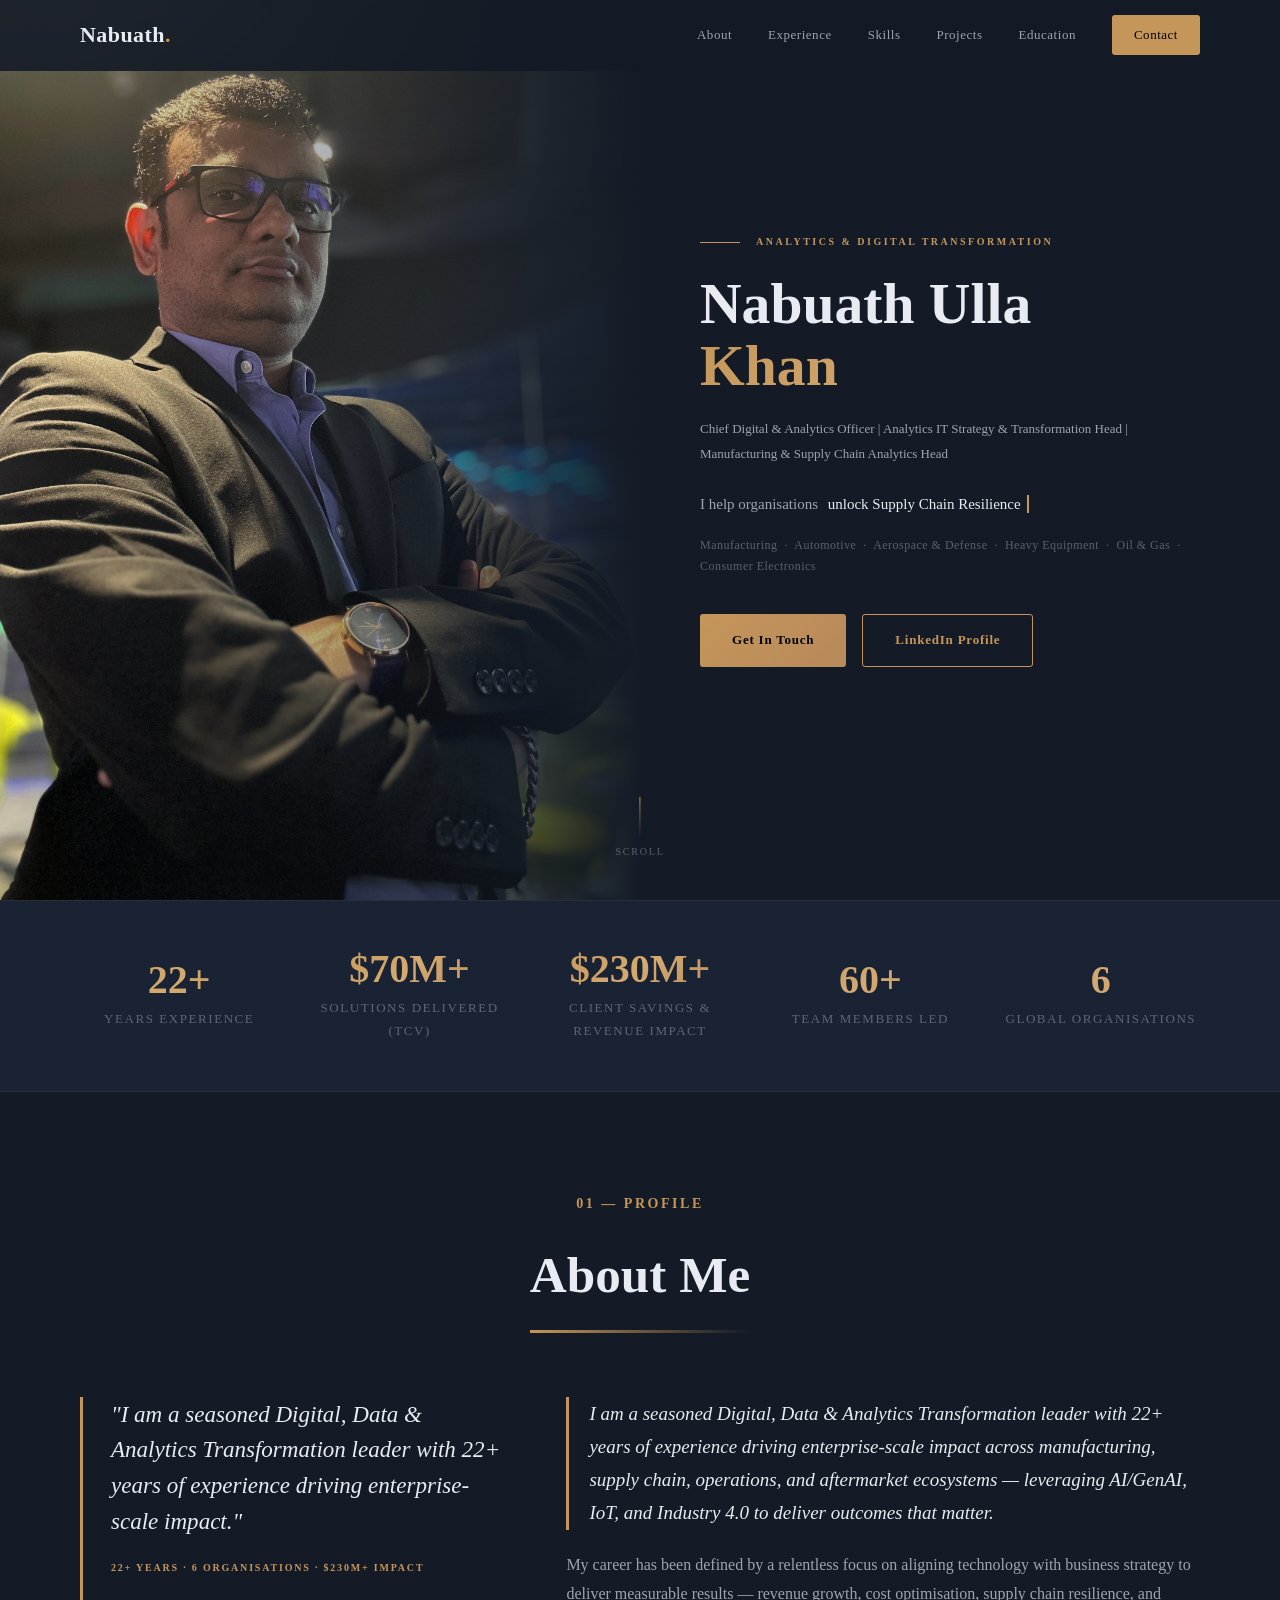
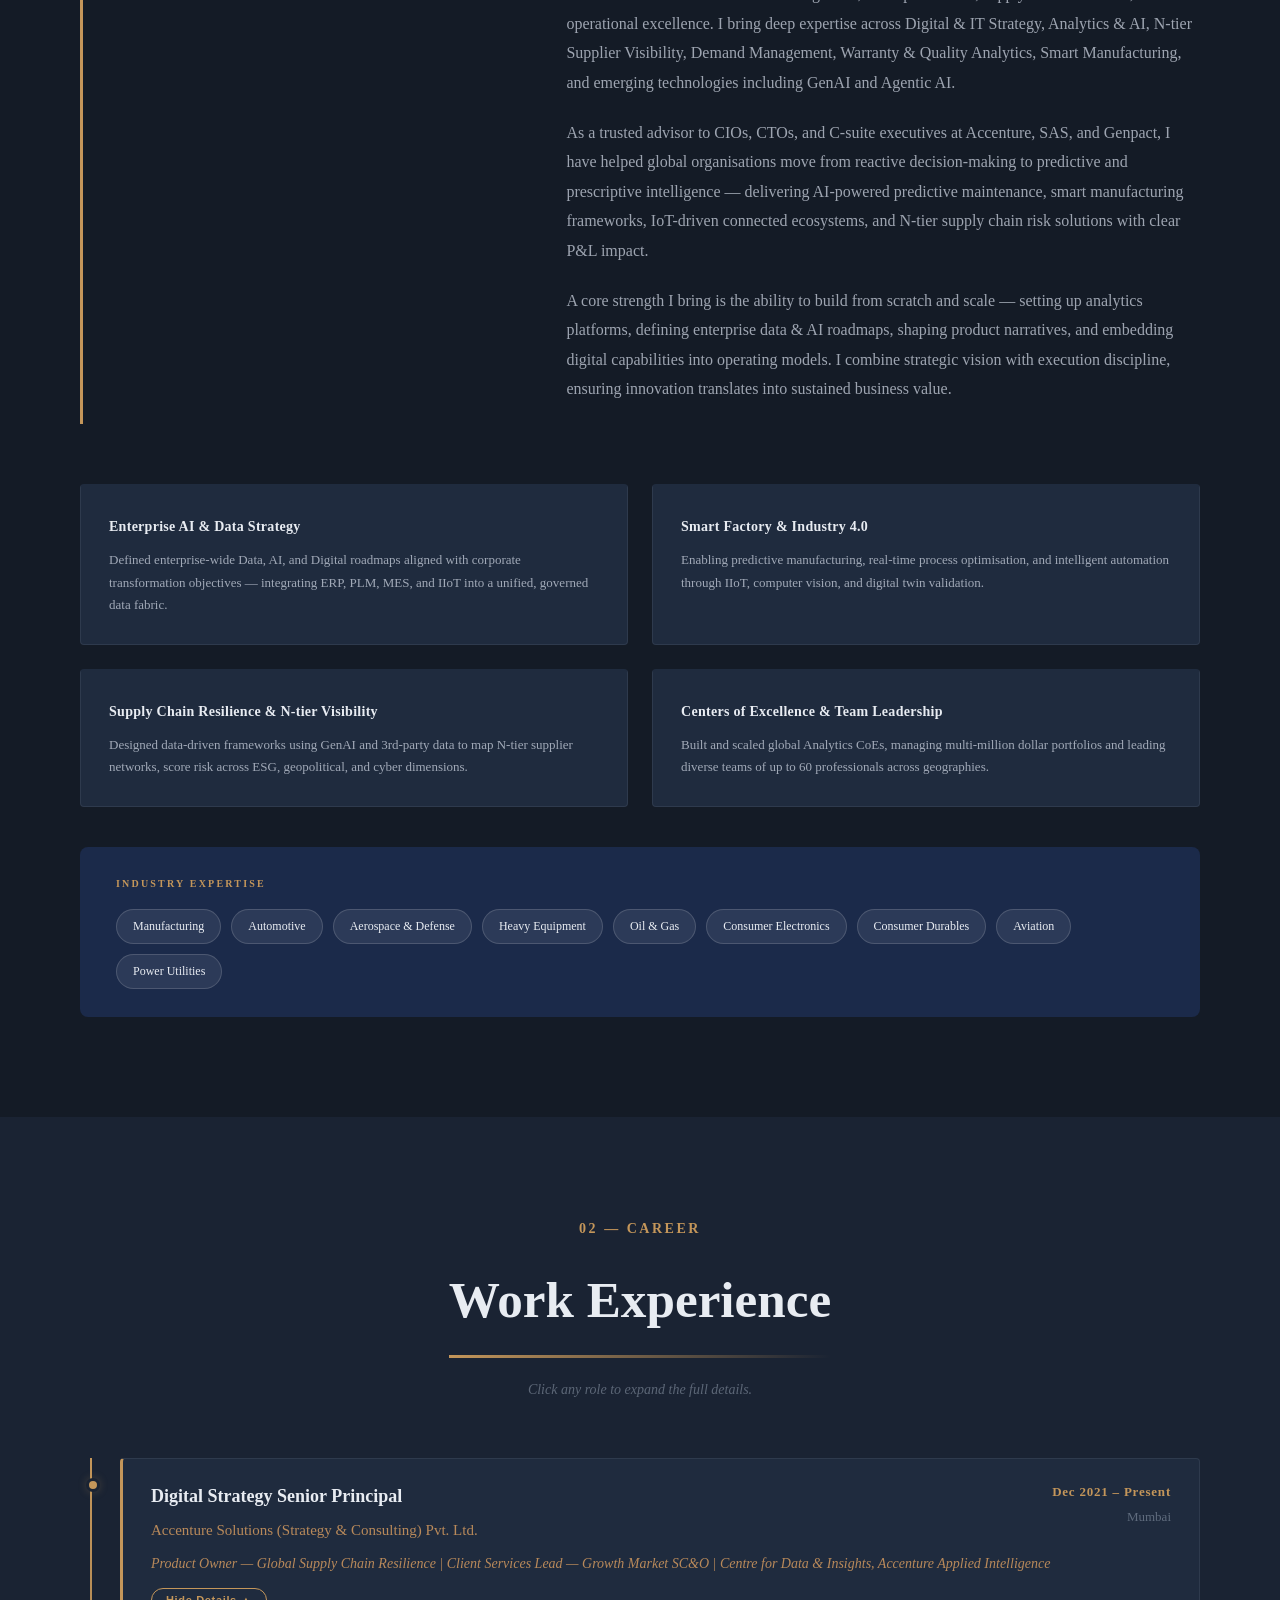
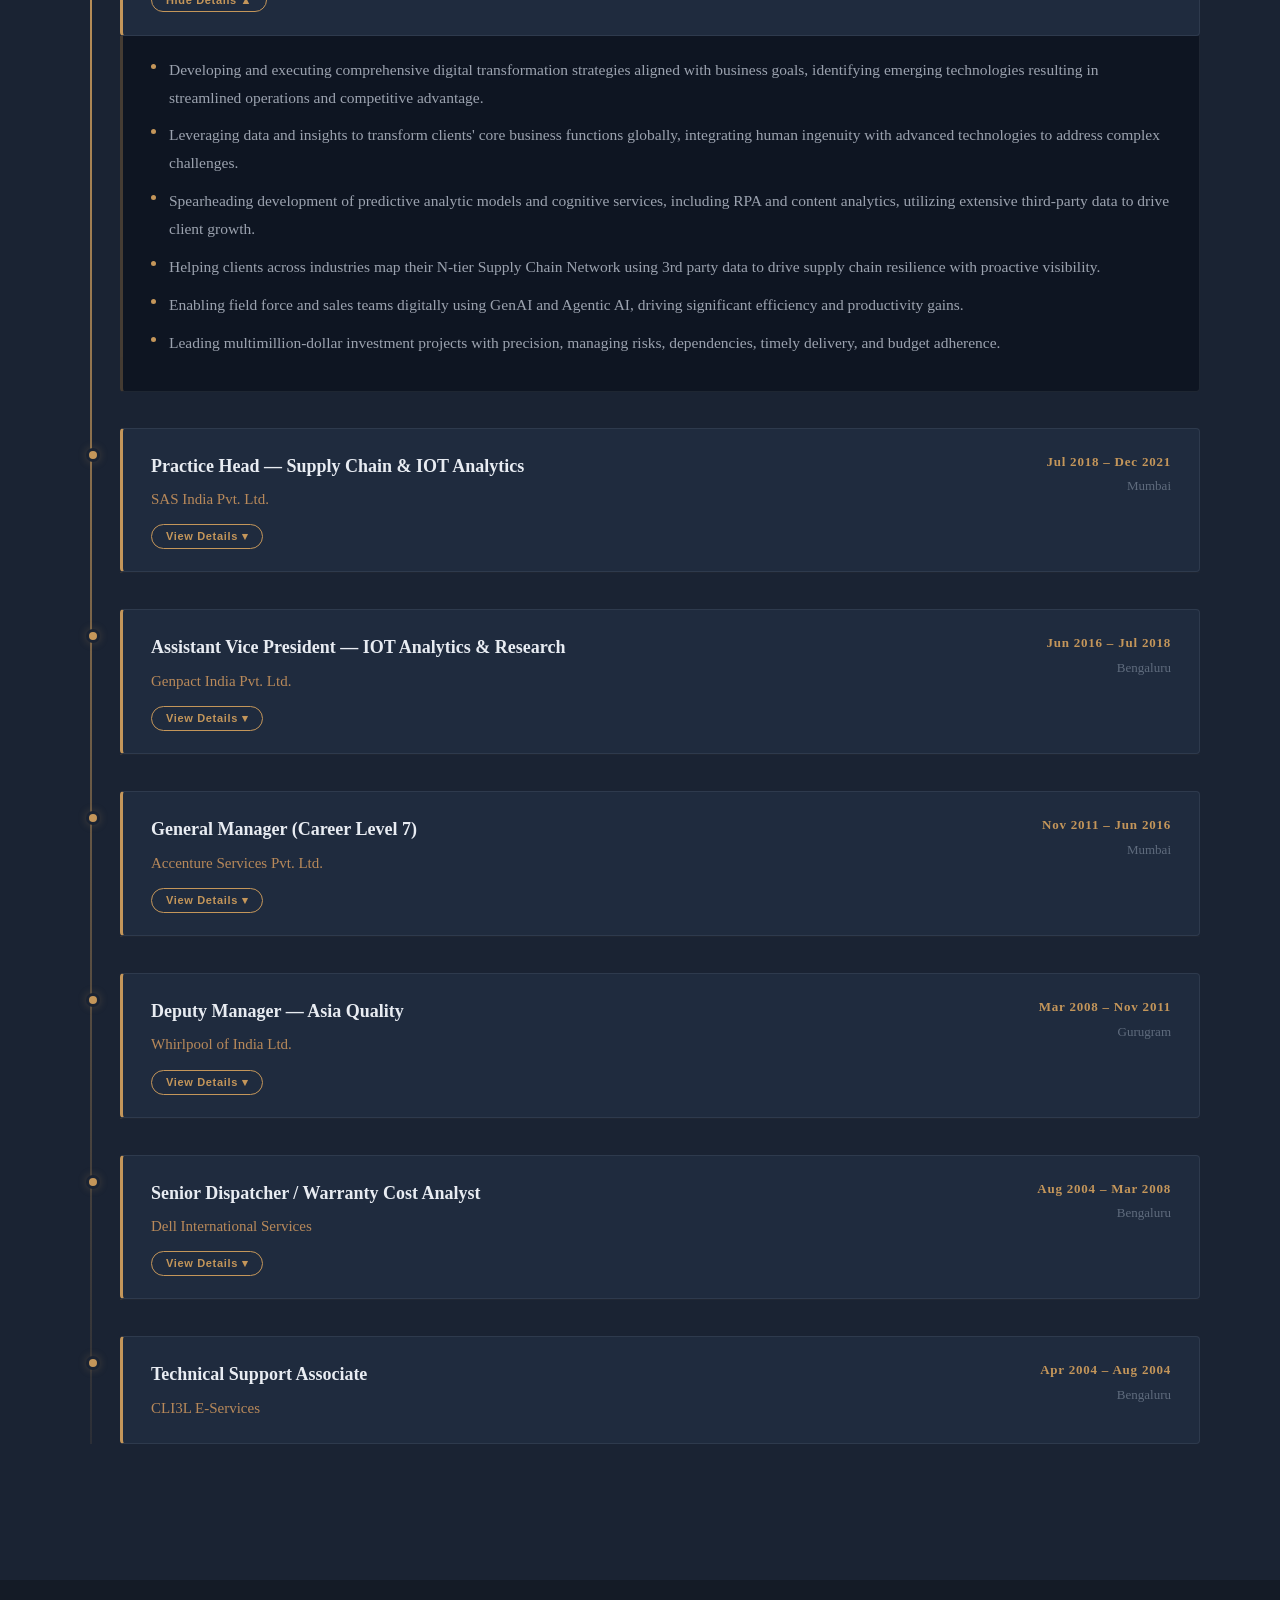
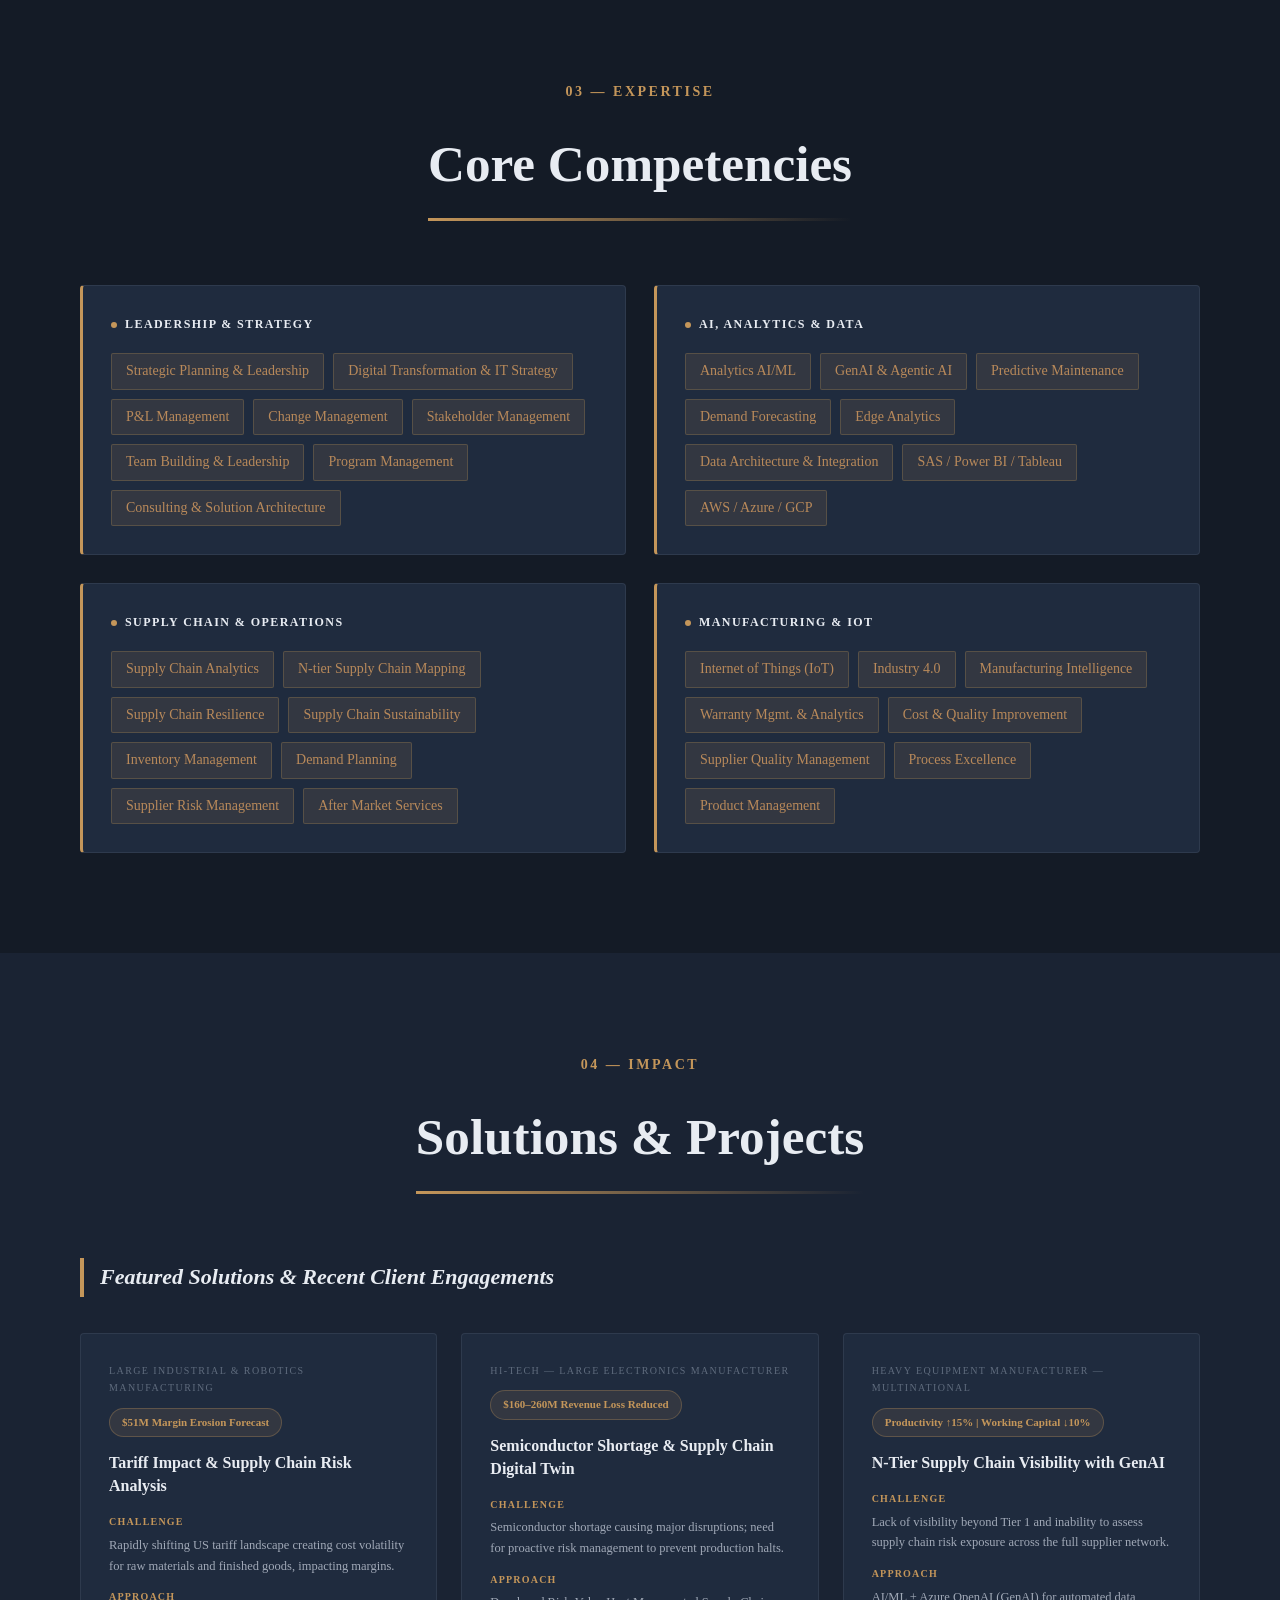
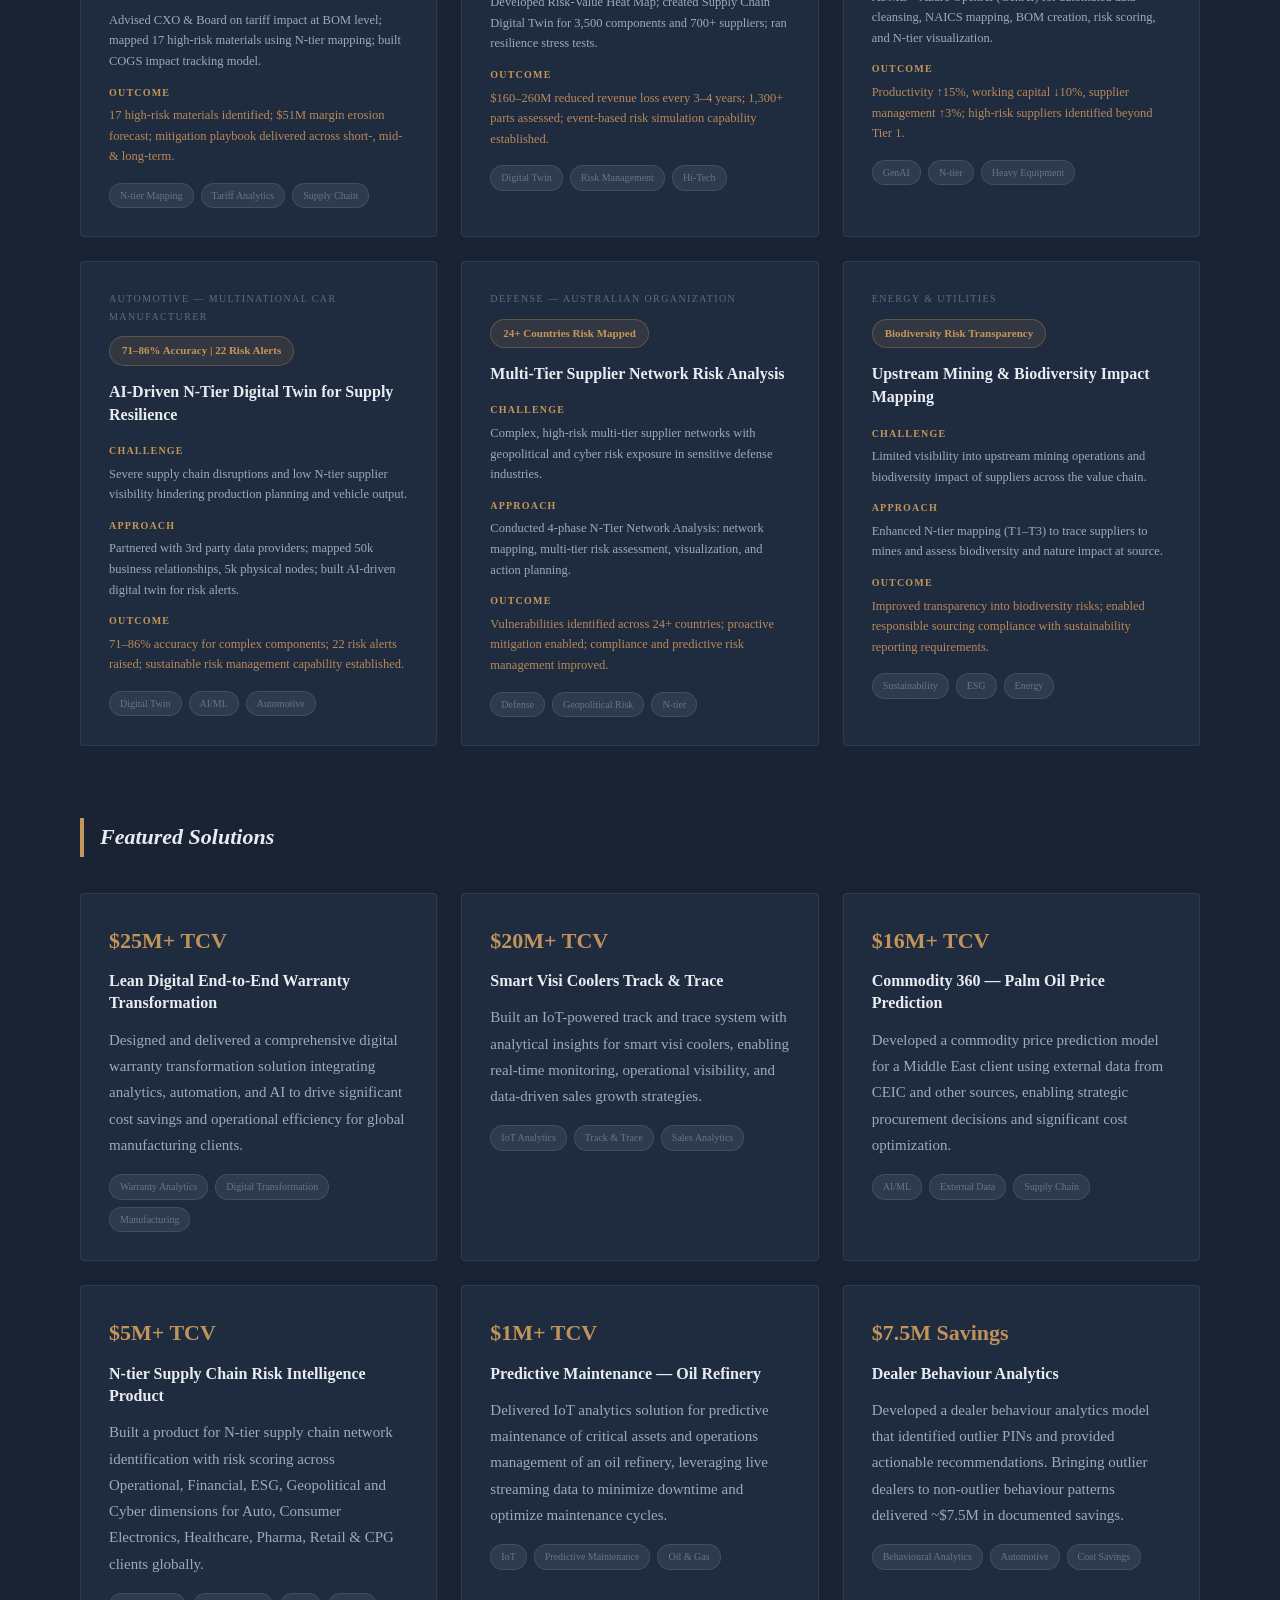
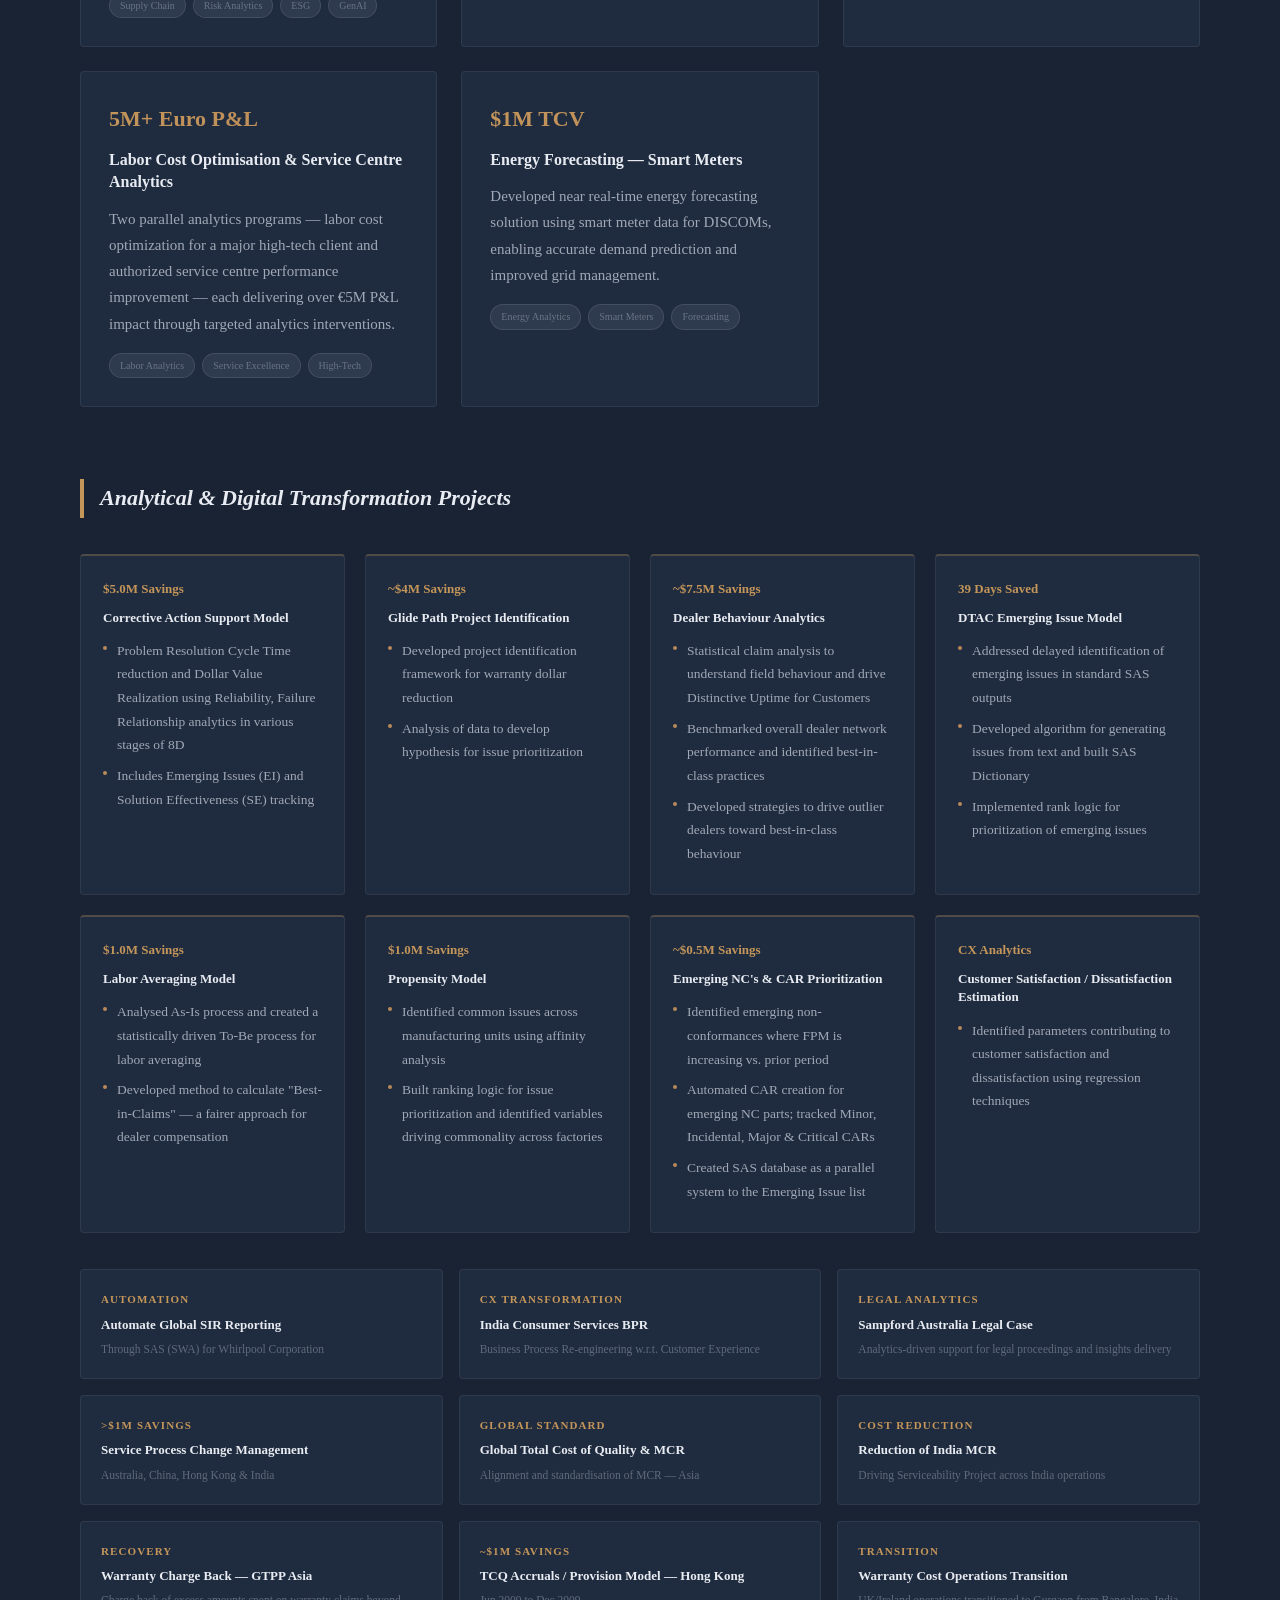
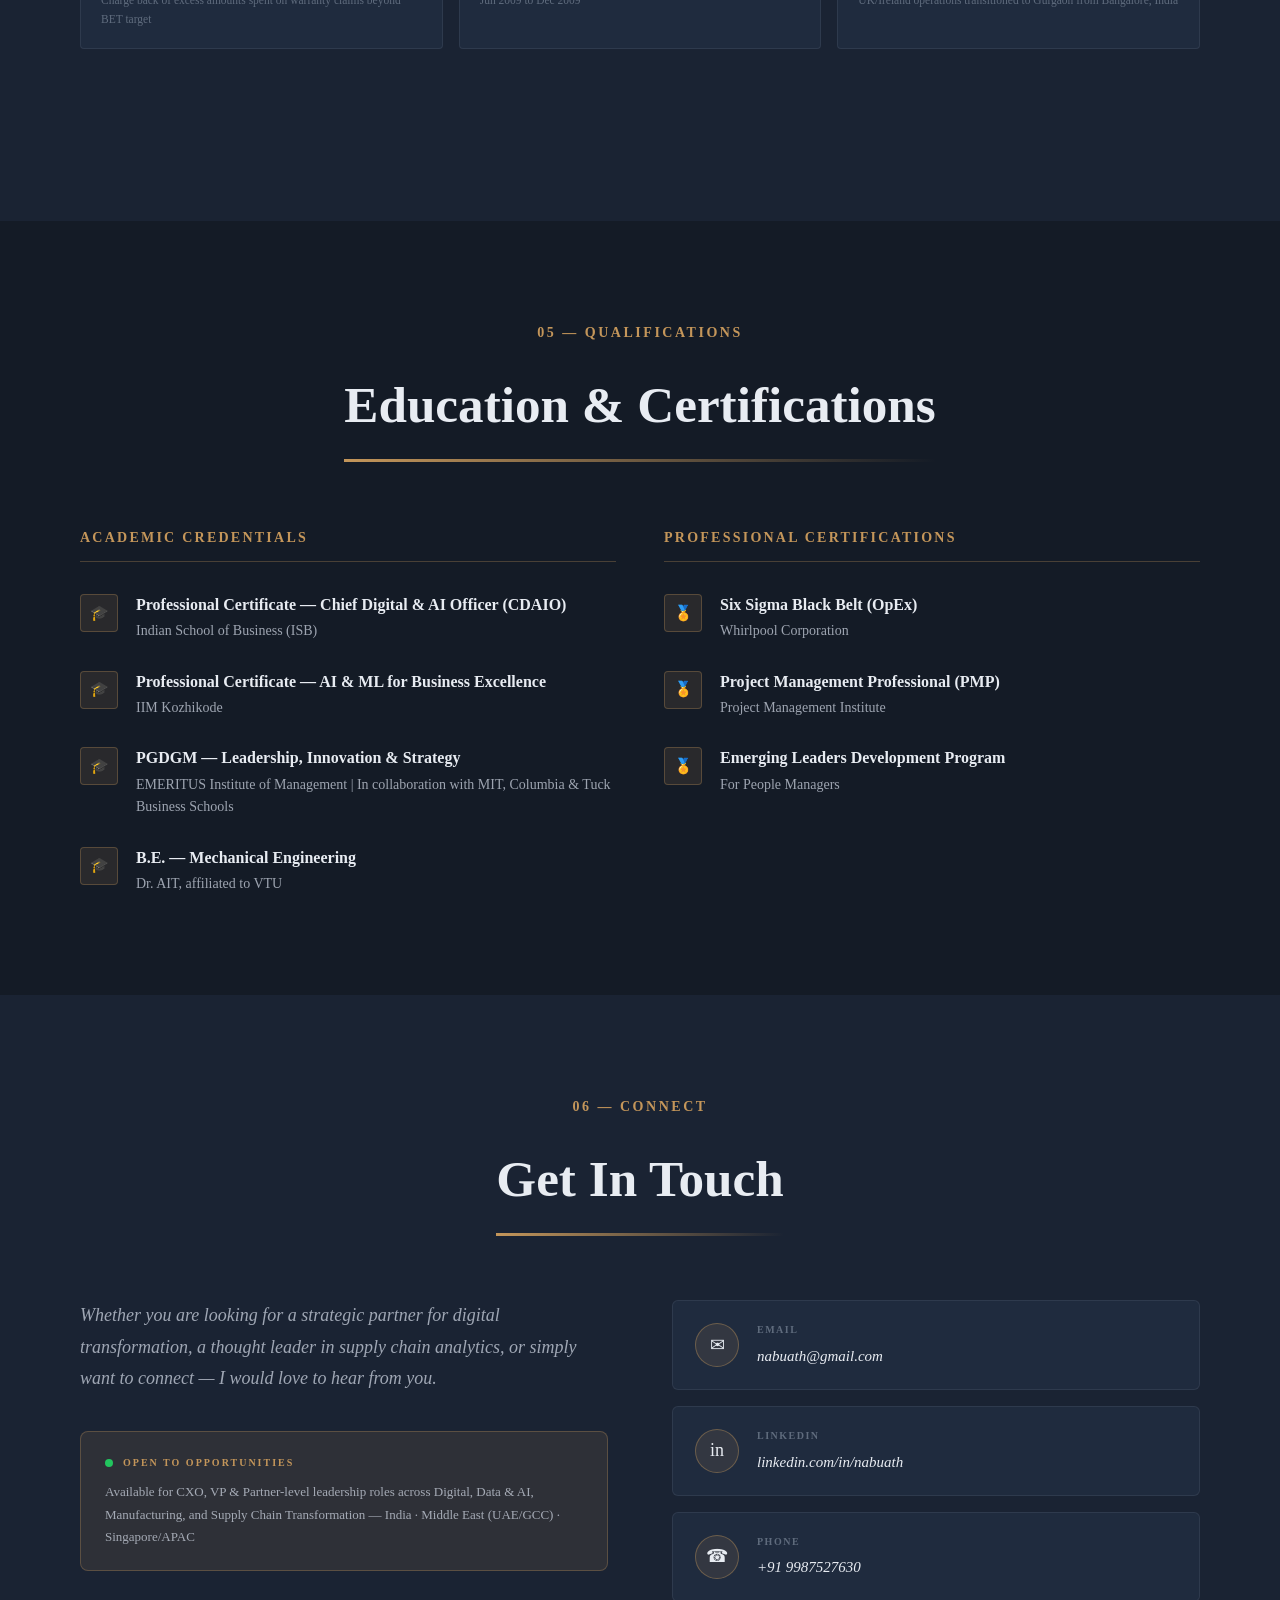
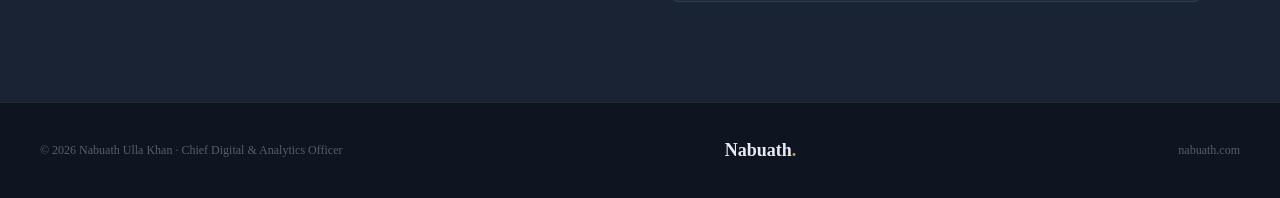
==== commit cf1f7399: "Increase font sizes across all sections for readability — section labels, body text, timeline, skill" ====
--- a/index.html
+++ b/index.html
@@ -400,7 +400,7 @@
   margin-bottom: 8px;
 }
 .stat-label {
-  font-size: 11px;
+  font-size: 13px;
   color: var(--white-30);
   text-transform: uppercase;
   letter-spacing: 0.12em;
@@ -415,9 +415,9 @@
   margin-bottom: 64px;
 }
 .section-label {
-  font-size: 10px;
+  font-size: 14px;
   font-weight: 700;
-  letter-spacing: 0.28em;
+  letter-spacing: 0.18em;
   text-transform: uppercase;
   color: var(--gold);
   margin-bottom: 14px;
@@ -478,14 +478,14 @@
 .about-lead {
   font-family: Georgia, serif;
   font-style: italic;
-  font-size: 17px;
+  font-size: 19px;
   color: var(--white);
   line-height: 1.75;
   border-left: 3px solid var(--gold);
   padding-left: 20px;
 }
 .about-body {
-  font-size: 14px;
+  font-size: 16px;
   color: var(--white-65);
   line-height: 1.85;
 }
@@ -611,13 +611,13 @@
   flex-wrap: wrap;
 }
 .tl-role {
-  font-size: 15px;
+  font-size: 18px;
   font-weight: 700;
   color: var(--white);
   margin-bottom: 4px;
 }
 .tl-company {
-  font-size: 13px;
+  font-size: 15px;
   color: var(--gold-soft);
   font-weight: 500;
 }
@@ -626,19 +626,19 @@
   flex-shrink: 0;
 }
 .tl-date {
-  font-size: 11px;
+  font-size: 13px;
   color: var(--gold);
   font-weight: 600;
   letter-spacing: 0.06em;
   margin-bottom: 2px;
 }
 .tl-location {
-  font-size: 11px;
+  font-size: 13px;
   color: var(--white-30);
 }
 .tl-subtitle {
   font-style: italic;
-  font-size: 12px;
+  font-size: 14px;
   color: var(--gold-soft);
   margin-top: 10px;
   line-height: 1.6;
@@ -678,9 +678,9 @@
 }
 
 .tl-details ul li {
-  font-size: 13.5px;
+  font-size: 15.5px;
   color: var(--white-65);
-  line-height: 1.75;
+  line-height: 1.8;
   padding-left: 18px;
   position: relative;
   margin-bottom: 10px;
@@ -738,7 +738,7 @@
   gap: 9px;
 }
 .skill-tag {
-  font-size: 12px;
+  font-size: 14px;
   color: var(--gold-soft);
   background: var(--gold-dim);
   border: 1px solid rgba(196,150,90,0.25);
@@ -817,7 +817,7 @@
   font-weight: 600;
 }
 .tile-title {
-  font-size: 15px;
+  font-size: 16px;
   font-weight: 700;
   color: var(--white);
   margin-bottom: 16px;
@@ -892,16 +892,16 @@
   margin-bottom: 10px;
 }
 .feat-title {
-  font-size: 15px;
+  font-size: 16px;
   font-weight: 700;
   color: var(--white);
   margin-bottom: 12px;
   line-height: 1.4;
 }
 .feat-desc {
-  font-size: 12.5px;
+  font-size: 15px;
   color: var(--white-65);
-  line-height: 1.7;
+  line-height: 1.75;
   margin-bottom: 16px;
 }
 .feat-tags {
@@ -951,9 +951,9 @@
   line-height: 1.4;
 }
 .proj-bullets li {
-  font-size: 11.5px;
+  font-size: 13.5px;
   color: var(--white-65);
-  line-height: 1.65;
+  line-height: 1.75;
   margin-bottom: 7px;
   padding-left: 14px;
   position: relative;
@@ -1016,7 +1016,7 @@
   gap: 48px;
 }
 .edu-col-title {
-  font-size: 12px;
+  font-size: 14px;
   font-weight: 700;
   text-transform: uppercase;
   letter-spacing: 0.16em;
@@ -1044,14 +1044,14 @@
 }
 .edu-text {}
 .edu-degree {
-  font-size: 14px;
+  font-size: 16px;
   font-weight: 700;
   color: var(--white);
   margin-bottom: 4px;
   line-height: 1.4;
 }
 .edu-school {
-  font-size: 12px;
+  font-size: 14px;
   color: var(--white-65);
   line-height: 1.6;
 }
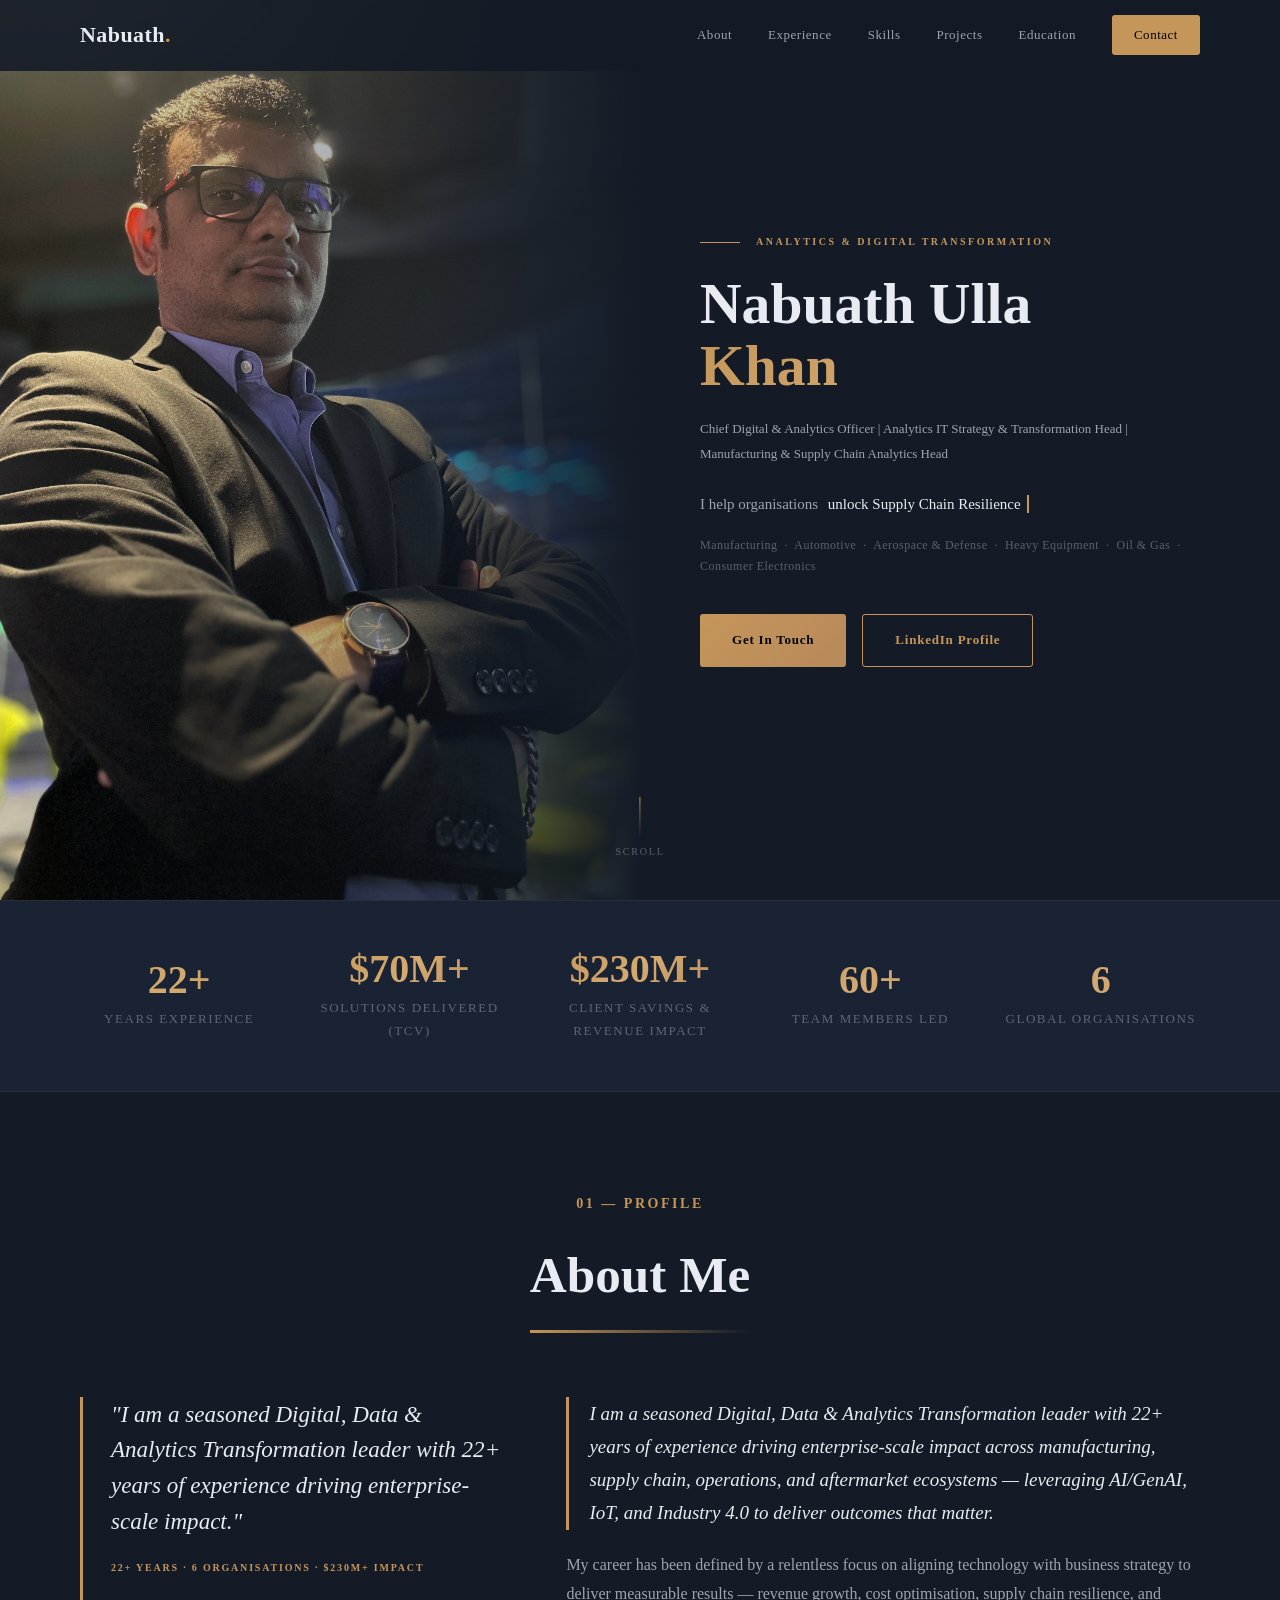
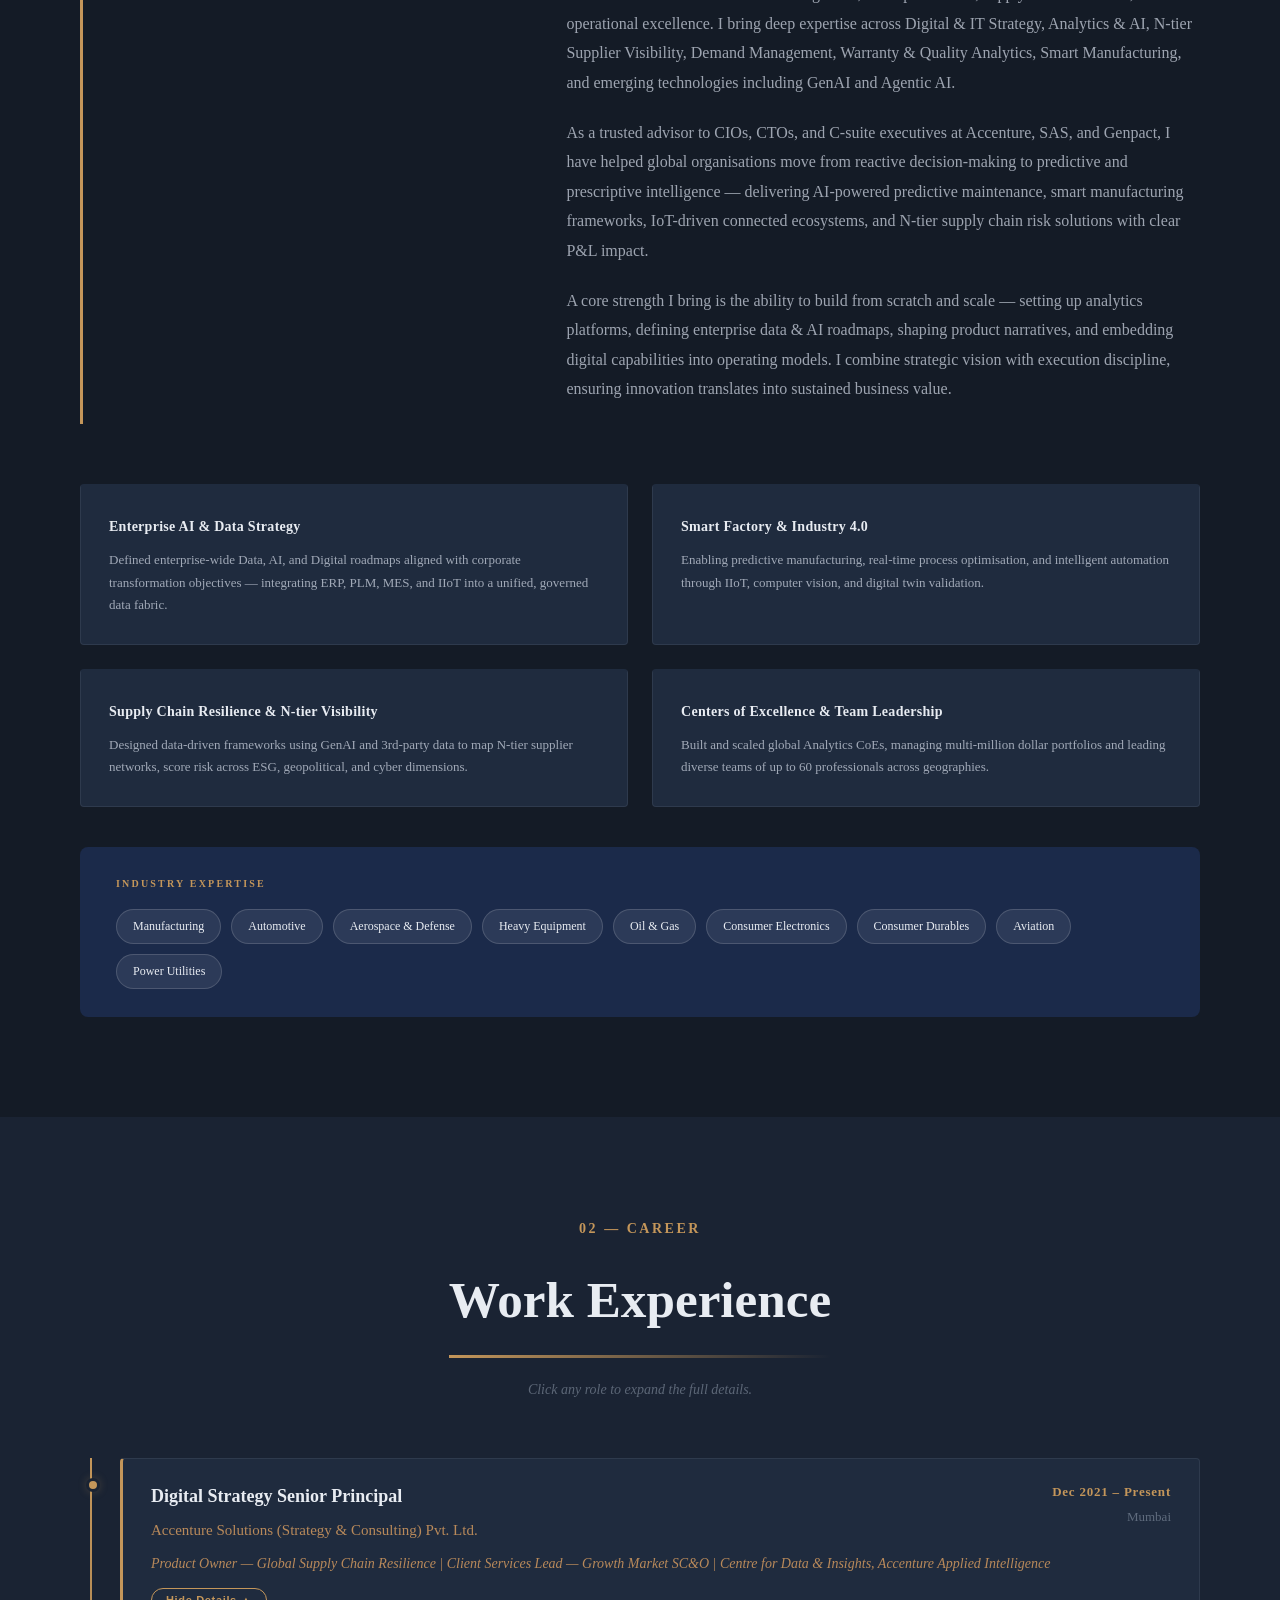
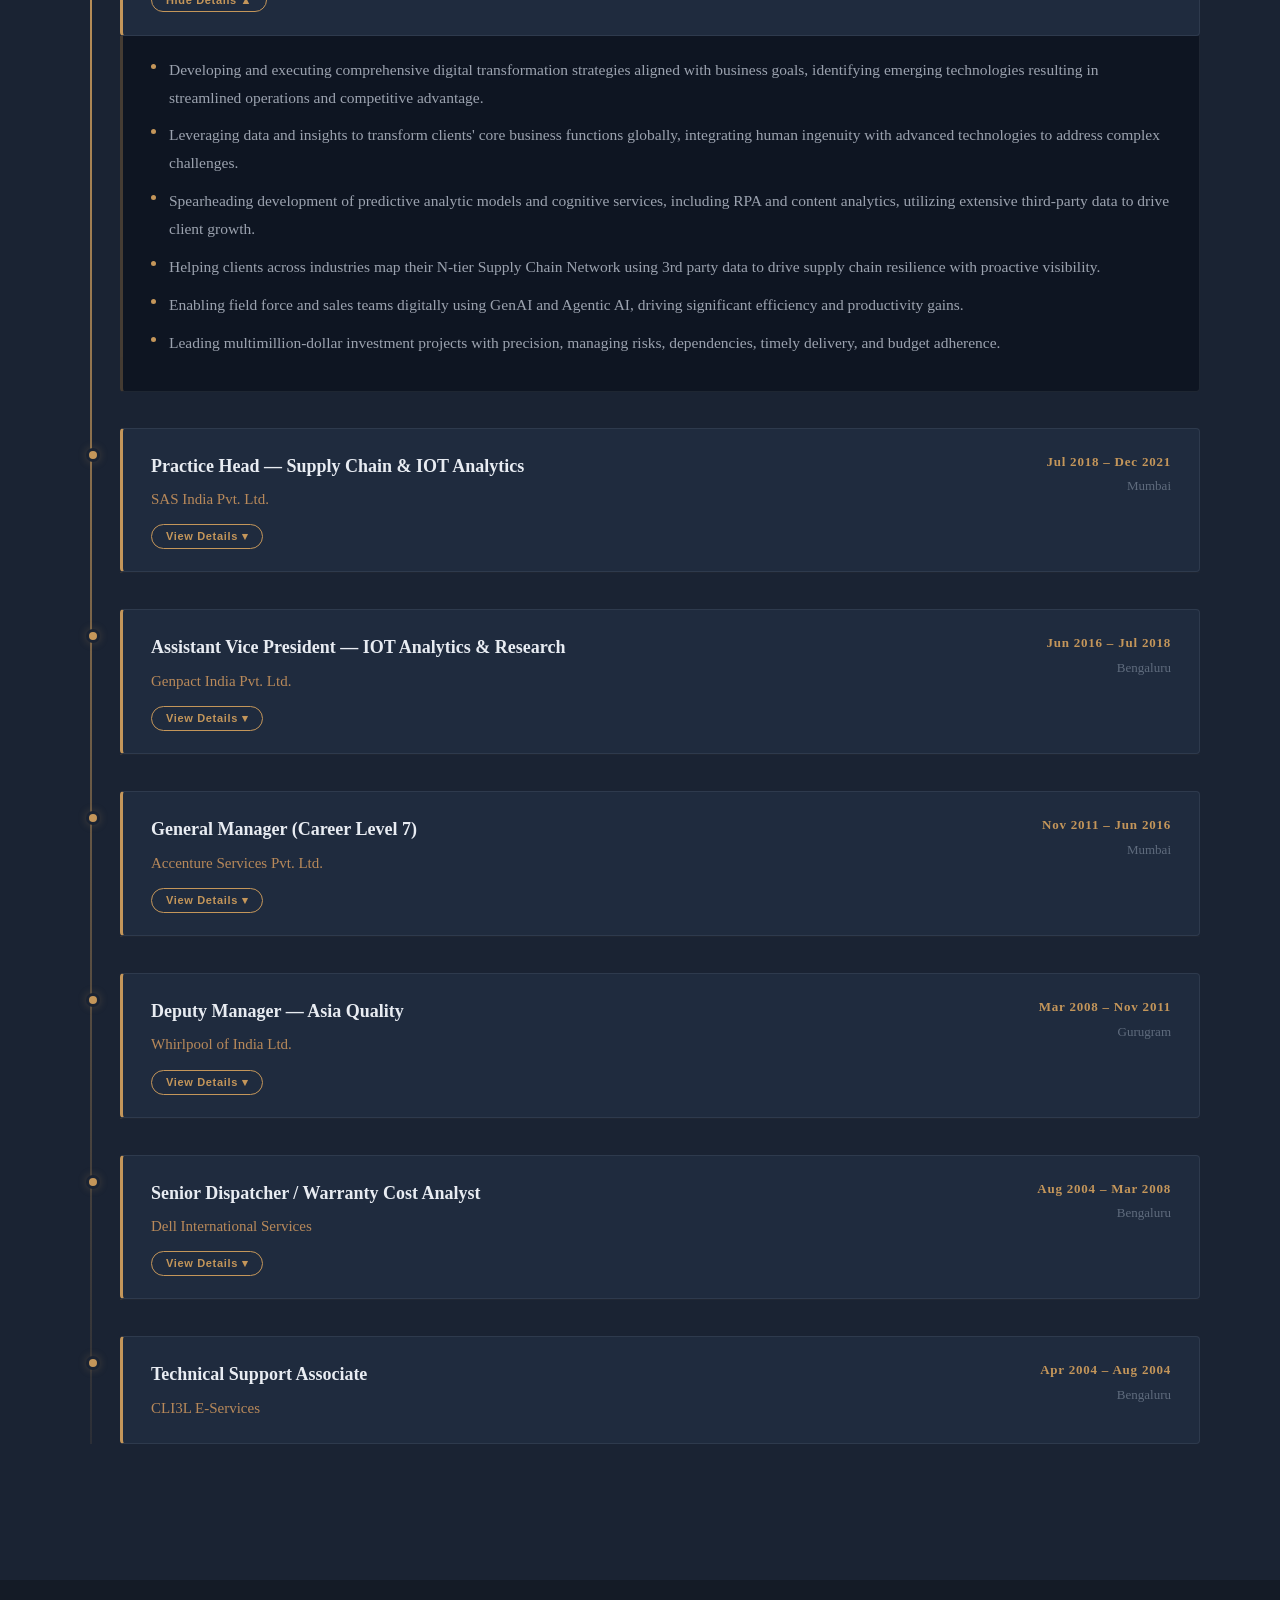
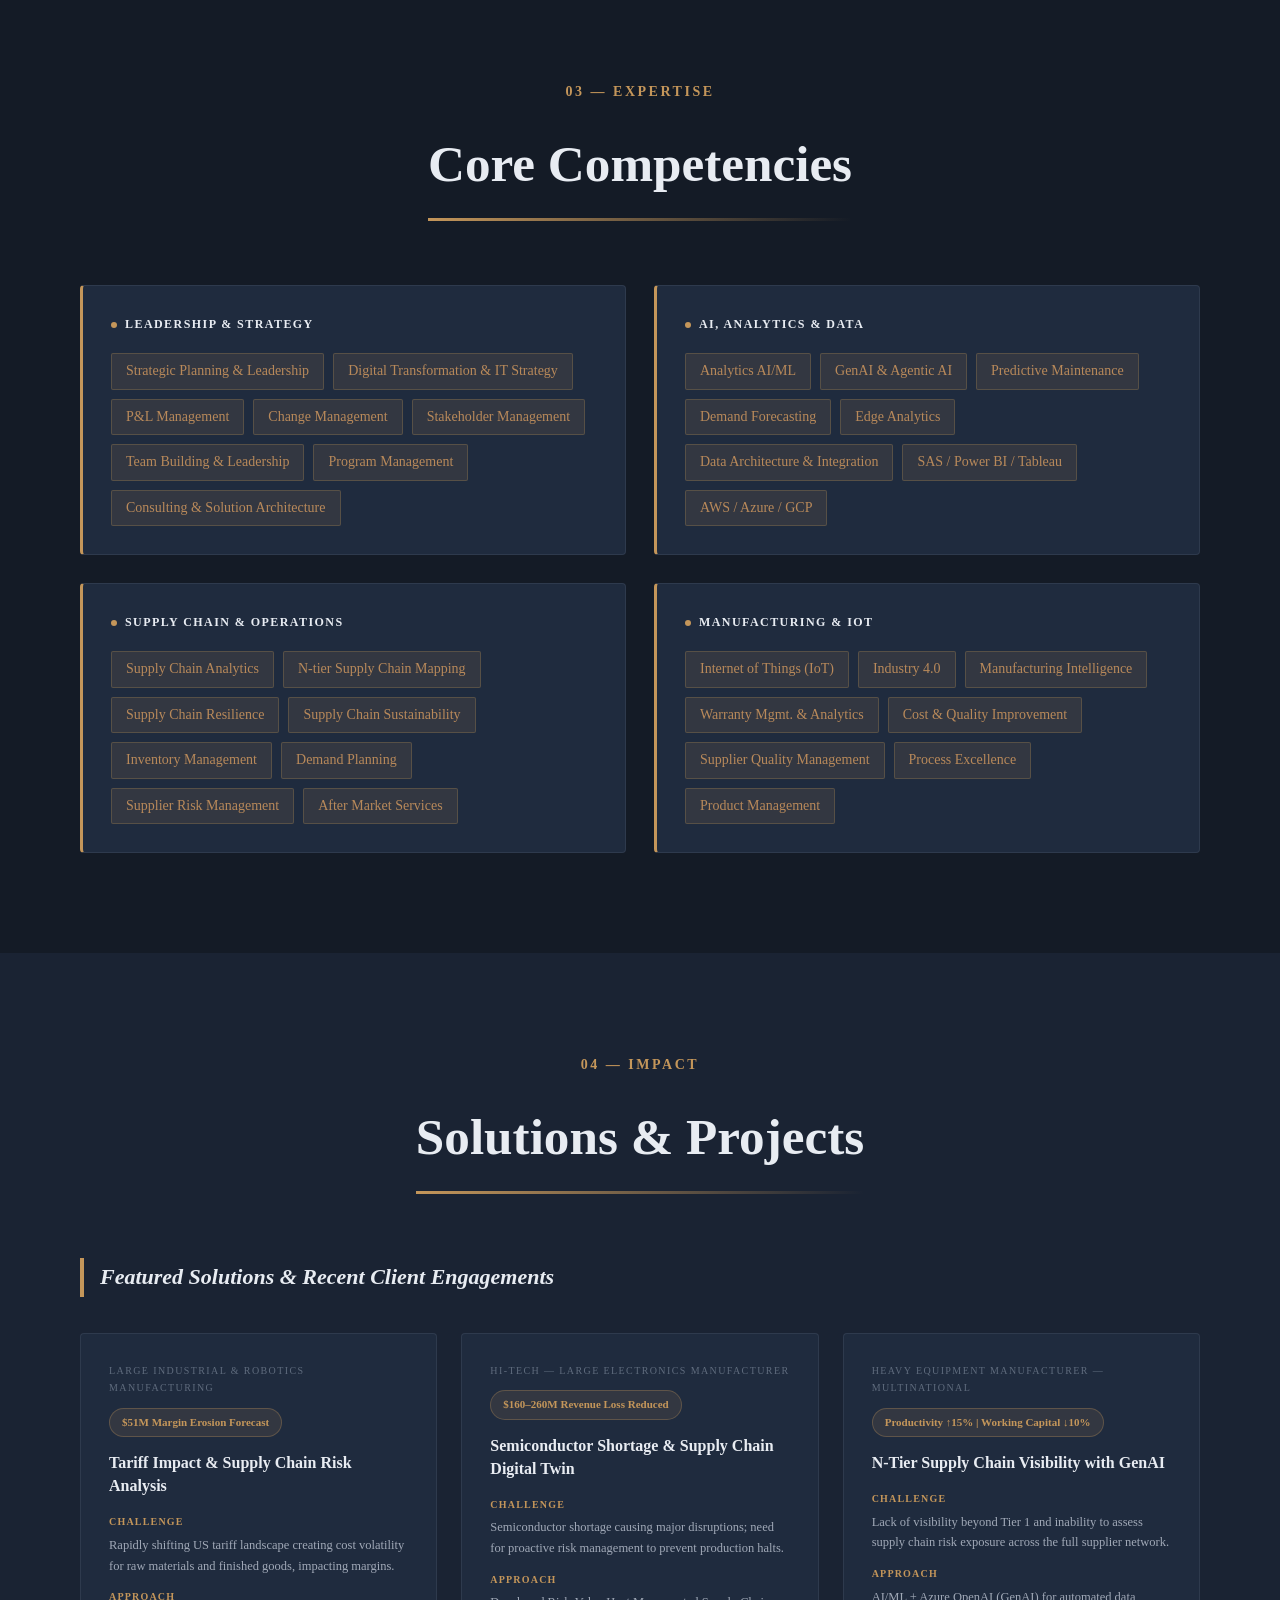
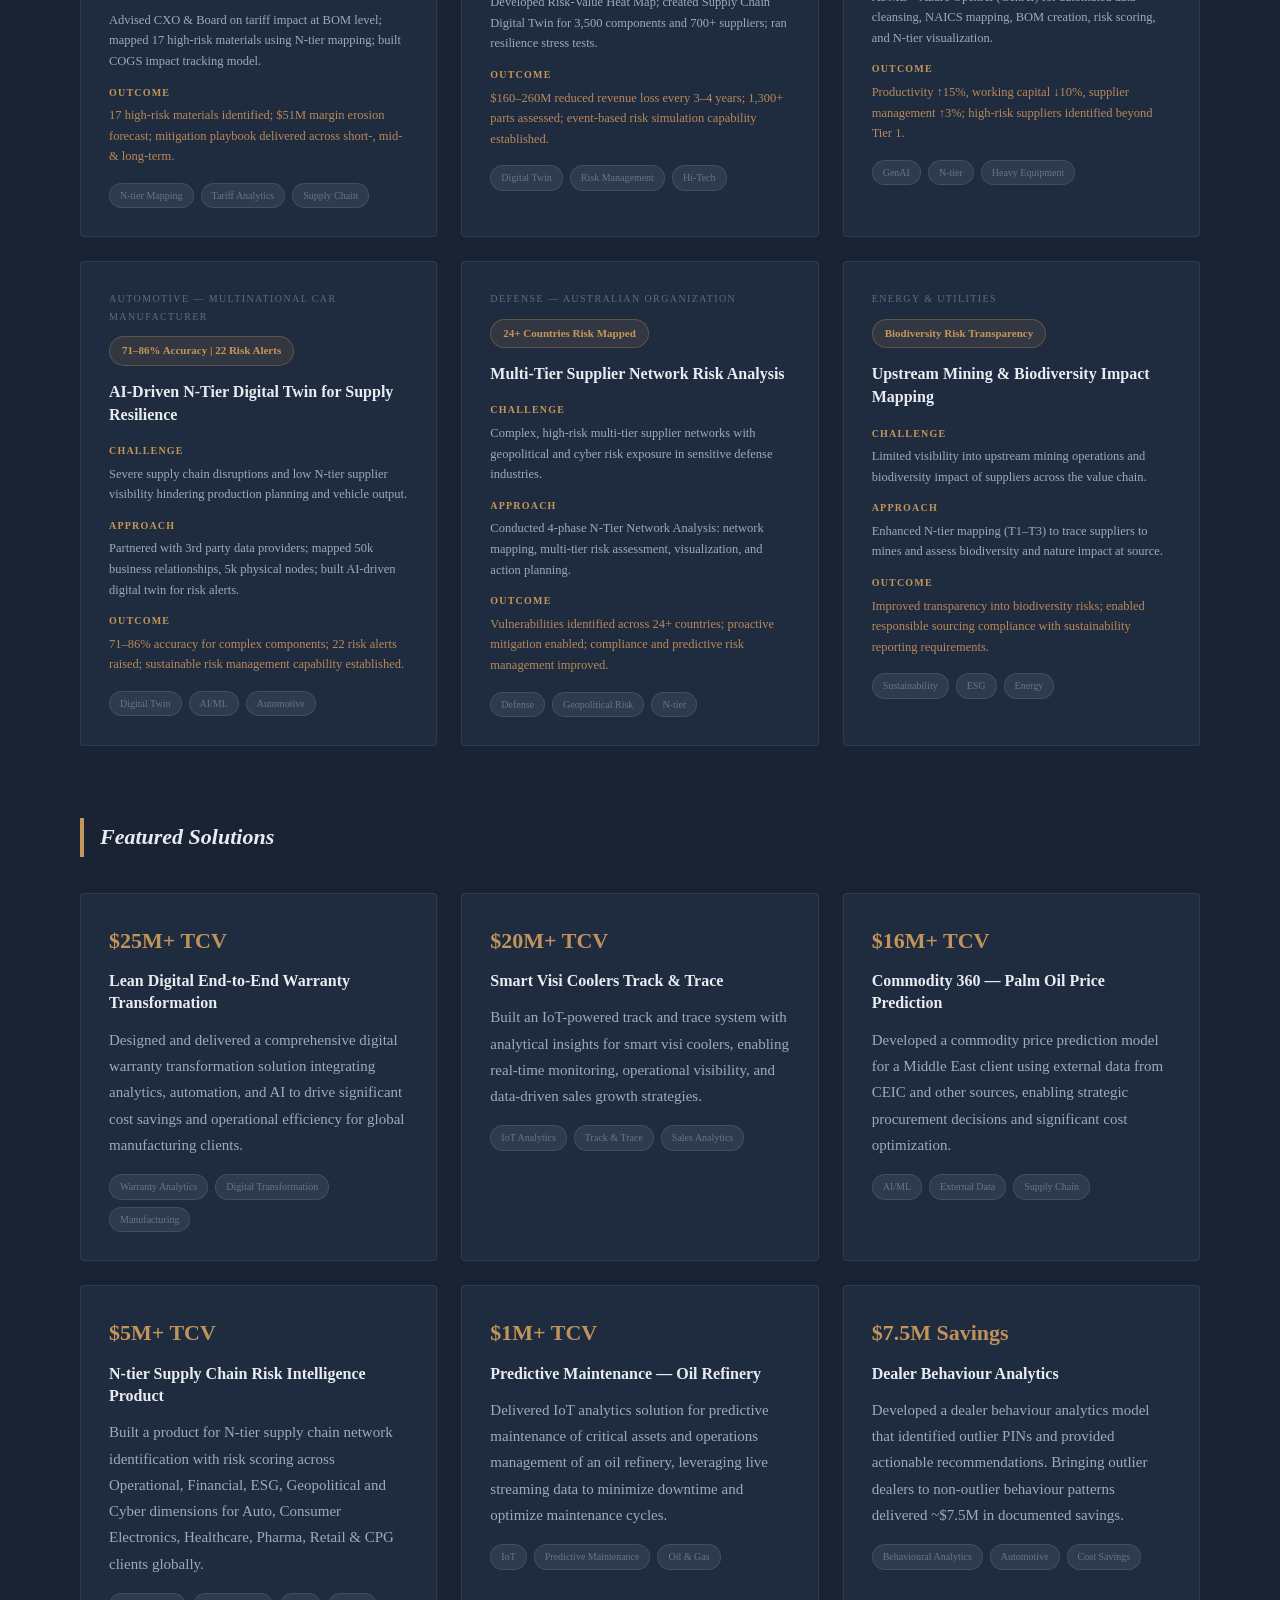
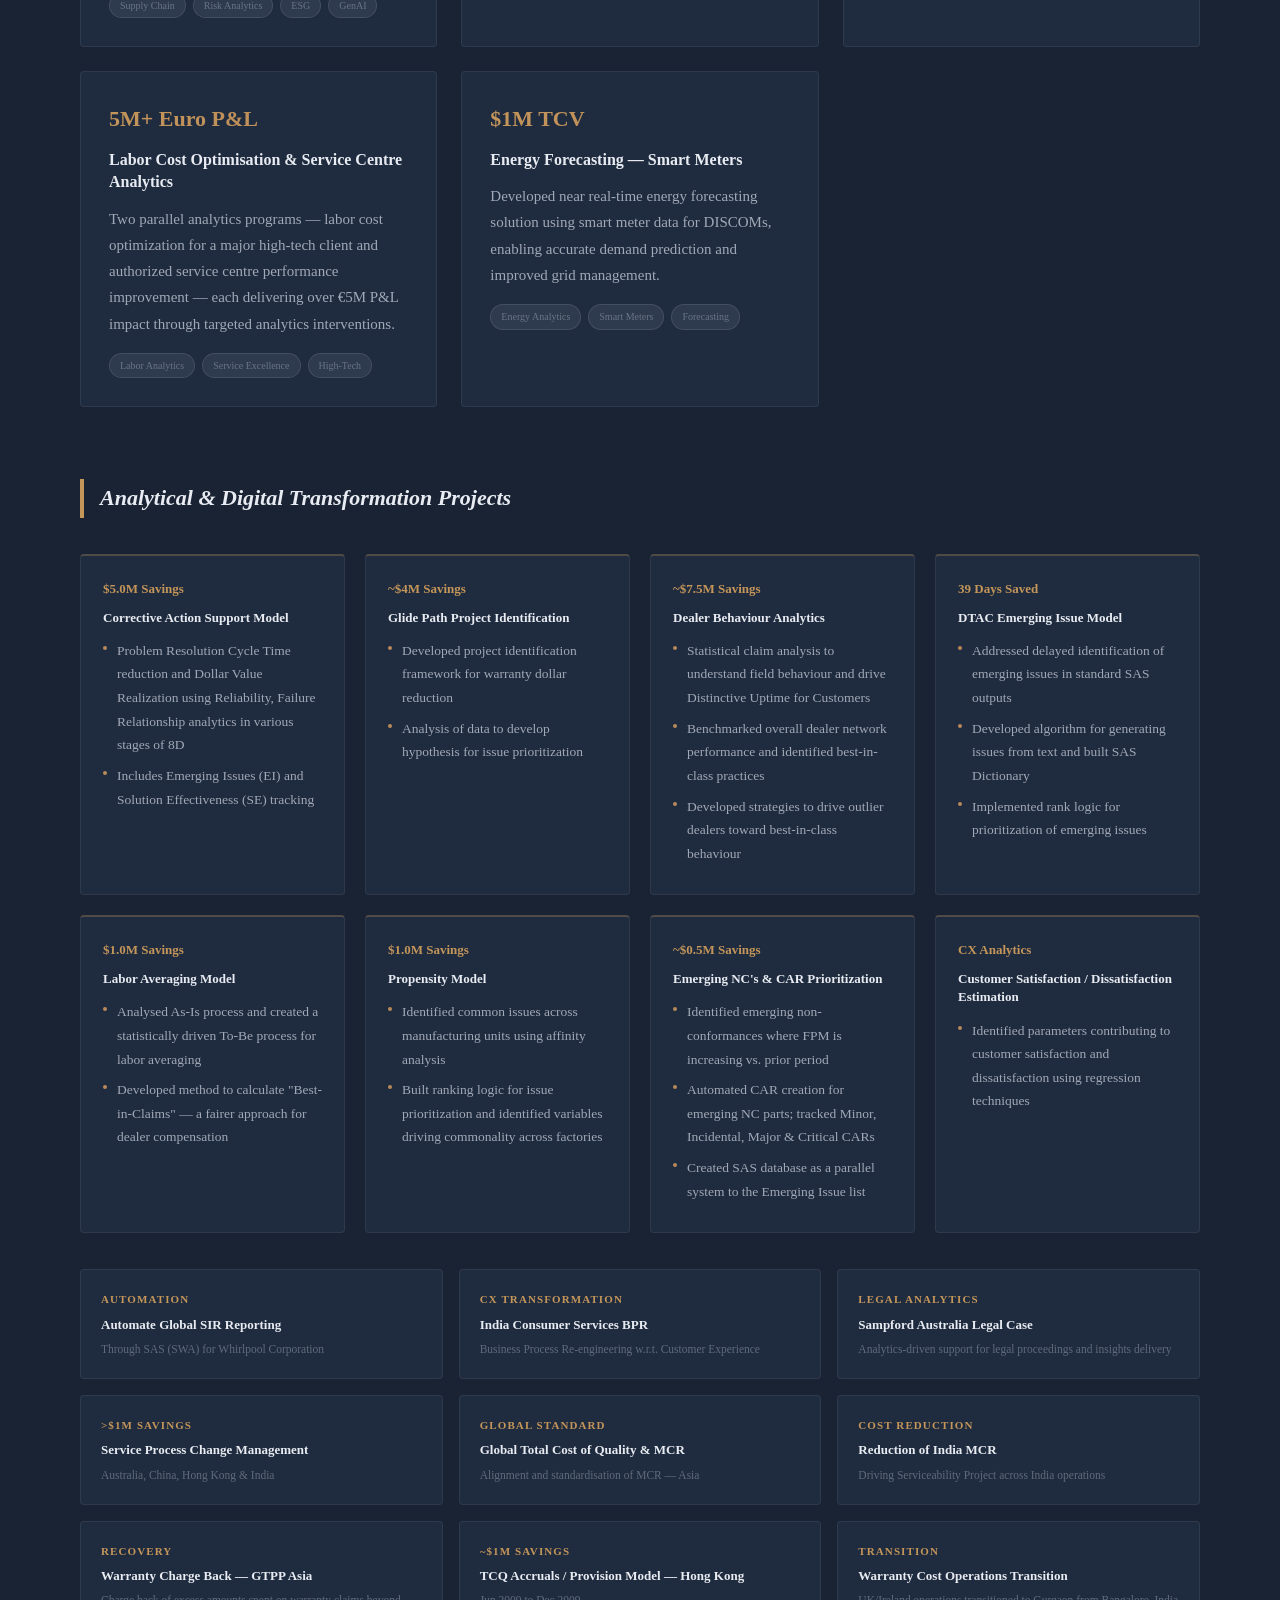
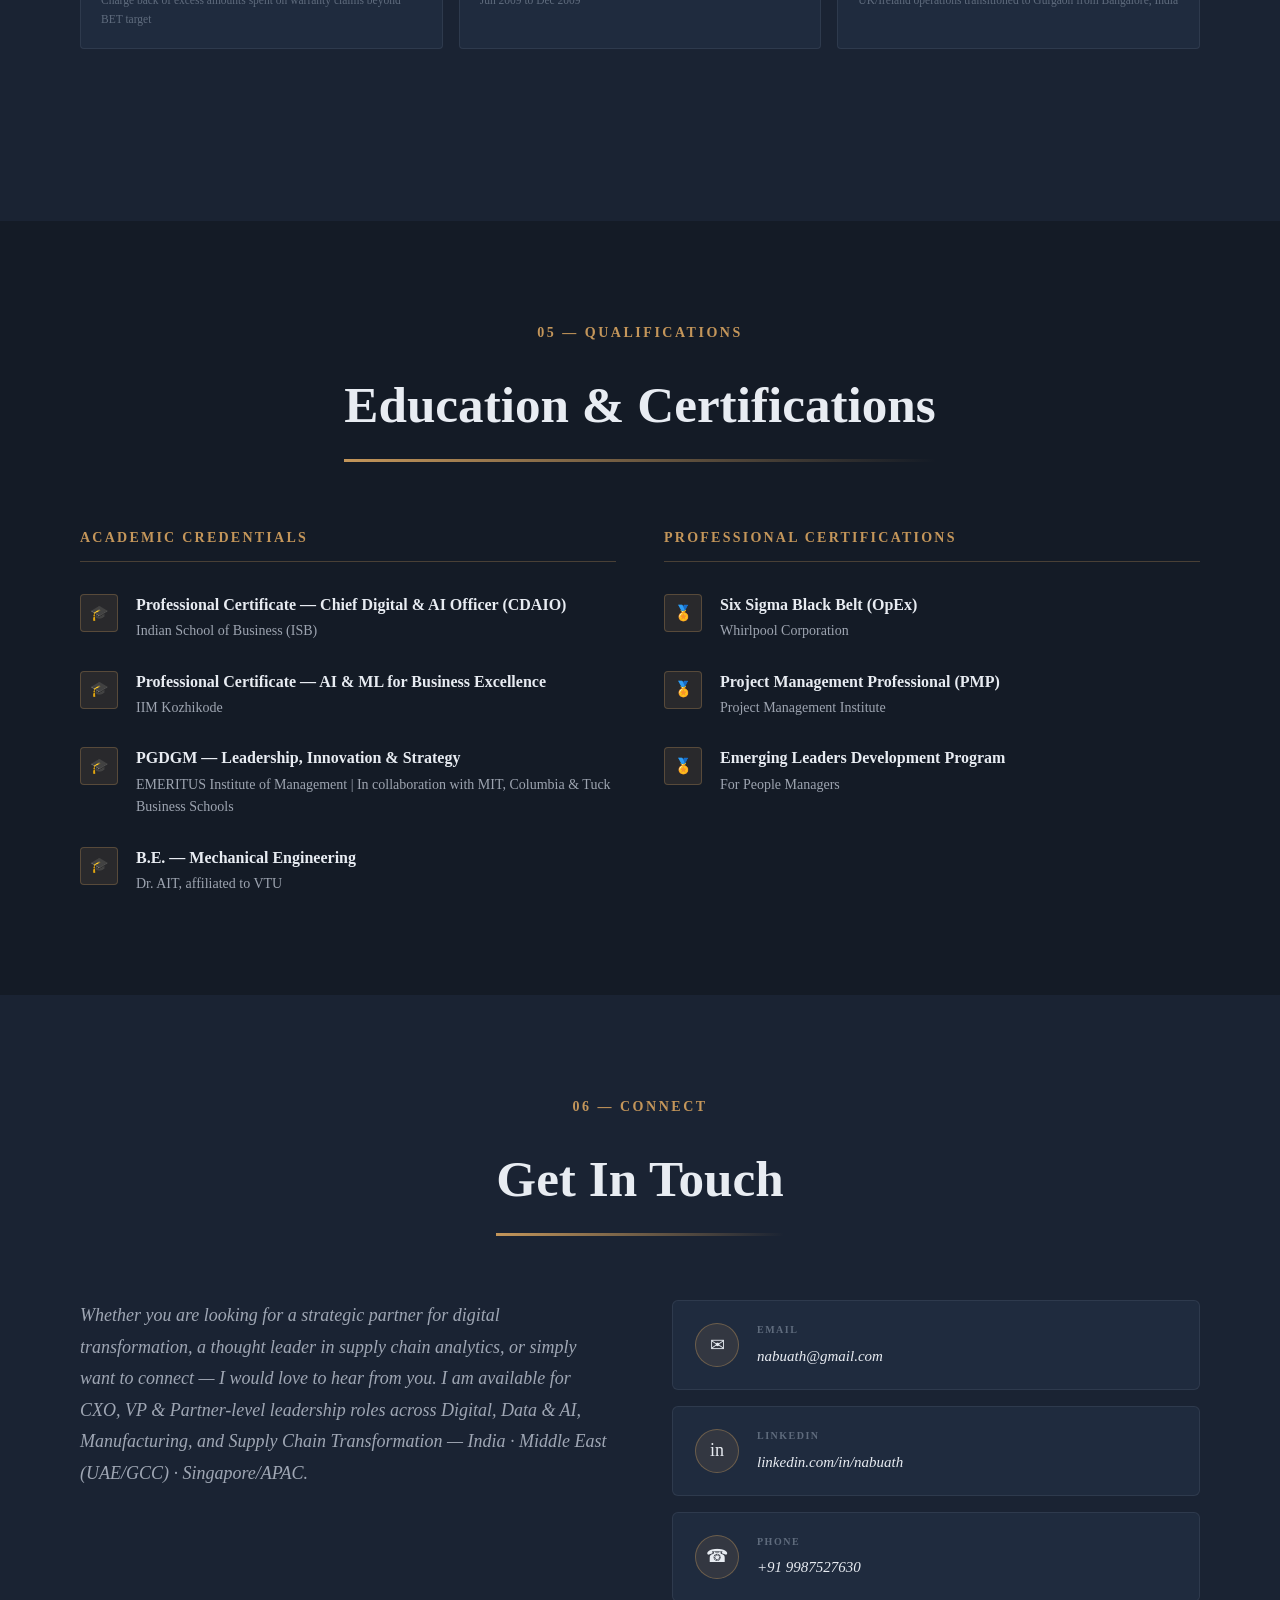
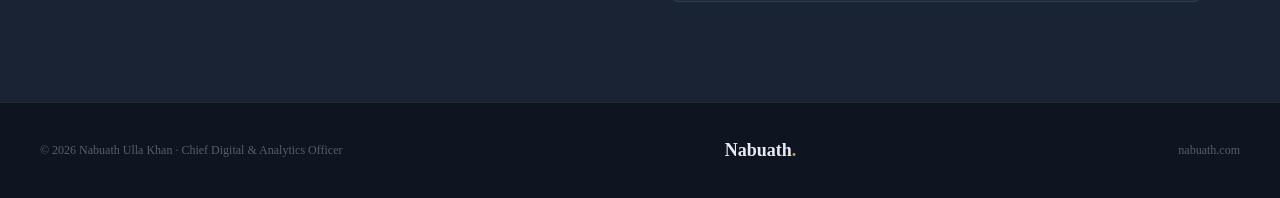
==== commit a3979796: "Merge Open to Opportunities text into contact intro paragraph" ====
--- a/index.html
+++ b/index.html
@@ -2207,15 +2207,8 @@
     <div class="contact-grid">
       <div class="fade-up">
         <p class="contact-intro">
-          Whether you are looking for a strategic partner for digital transformation, a thought leader in supply chain analytics, or simply want to connect — I would love to hear from you.
+          Whether you are looking for a strategic partner for digital transformation, a thought leader in supply chain analytics, or simply want to connect — I would love to hear from you. I am available for CXO, VP &amp; Partner-level leadership roles across Digital, Data &amp; AI, Manufacturing, and Supply Chain Transformation — India · Middle East (UAE/GCC) · Singapore/APAC.
         </p>
-        <div class="open-to-work">
-          <div class="otw-label">
-            <span class="pulse-dot"></span>
-            Open to Opportunities
-          </div>
-          <p class="otw-text">Available for CXO, VP &amp; Partner-level leadership roles across Digital, Data &amp; AI, Manufacturing, and Supply Chain Transformation — India · Middle East (UAE/GCC) · Singapore/APAC</p>
-        </div>
       </div>
 
       <div class="contact-cards fade-up delay-2">
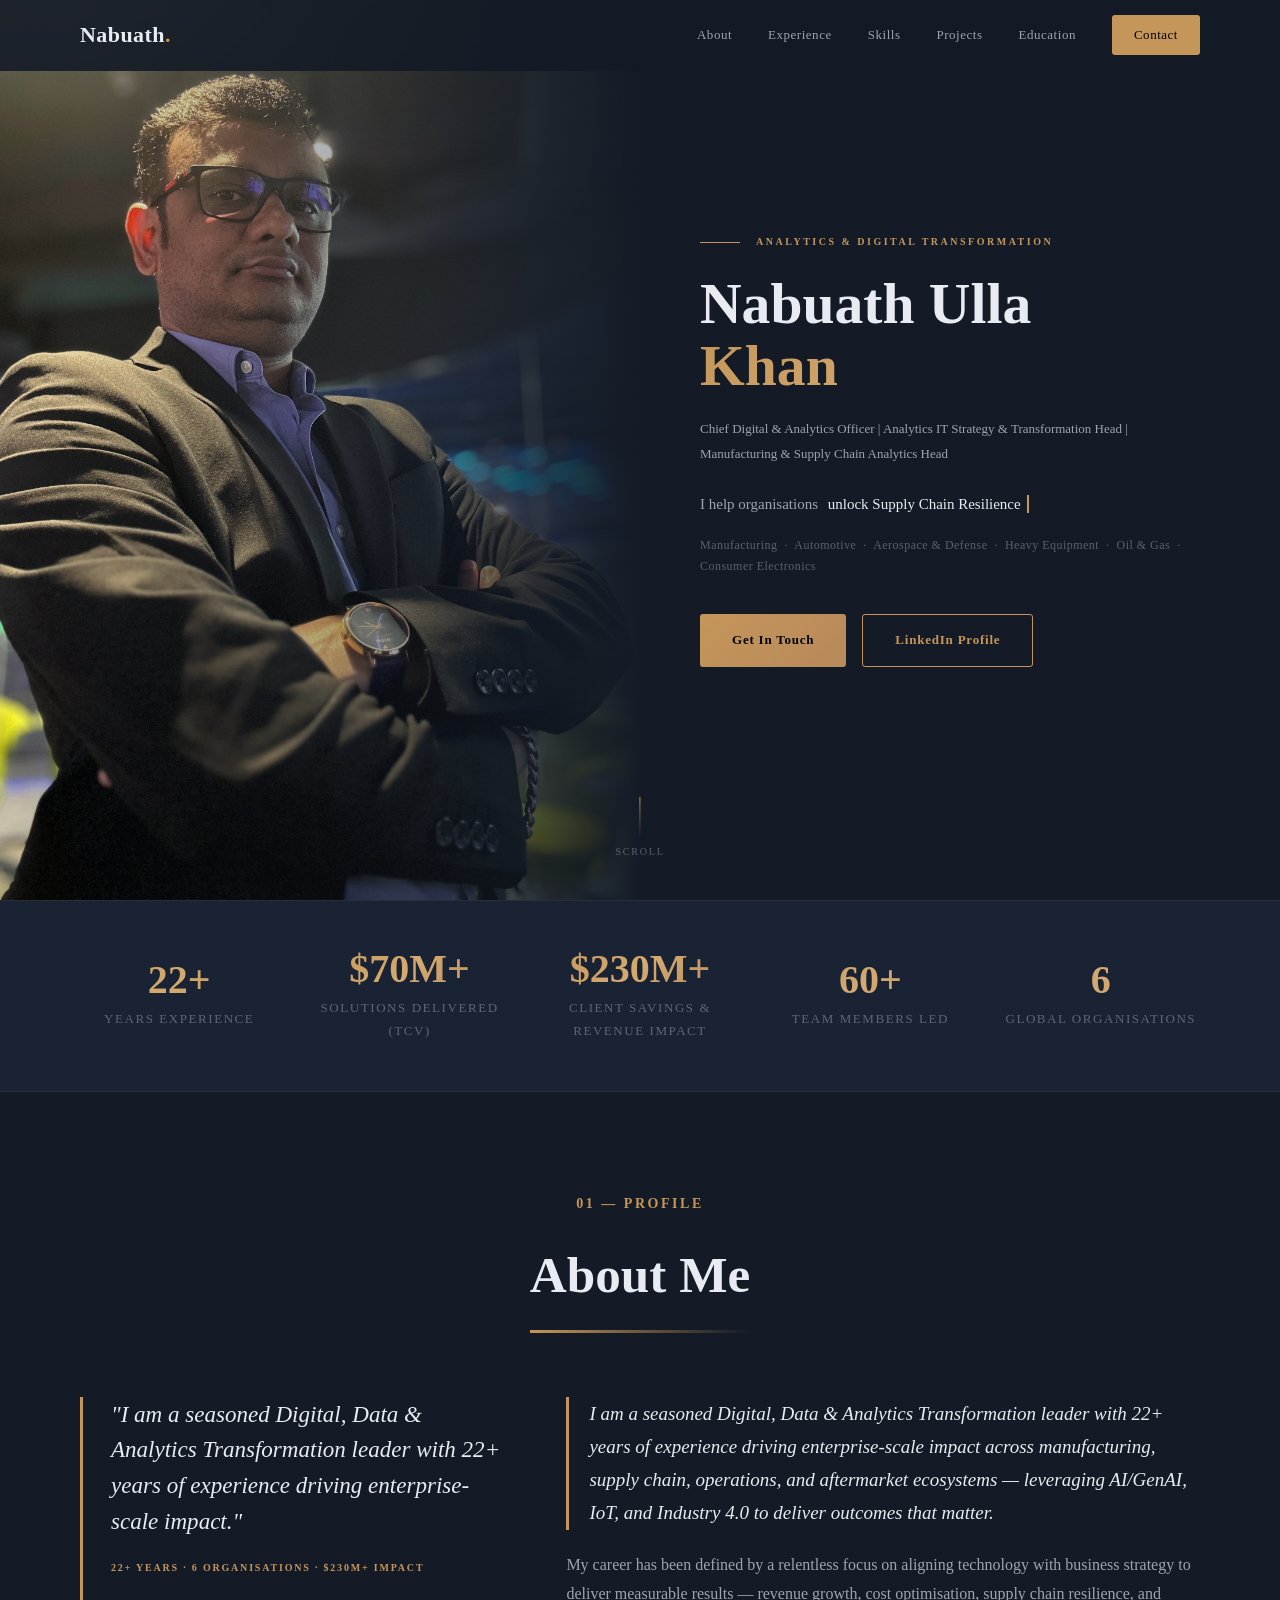
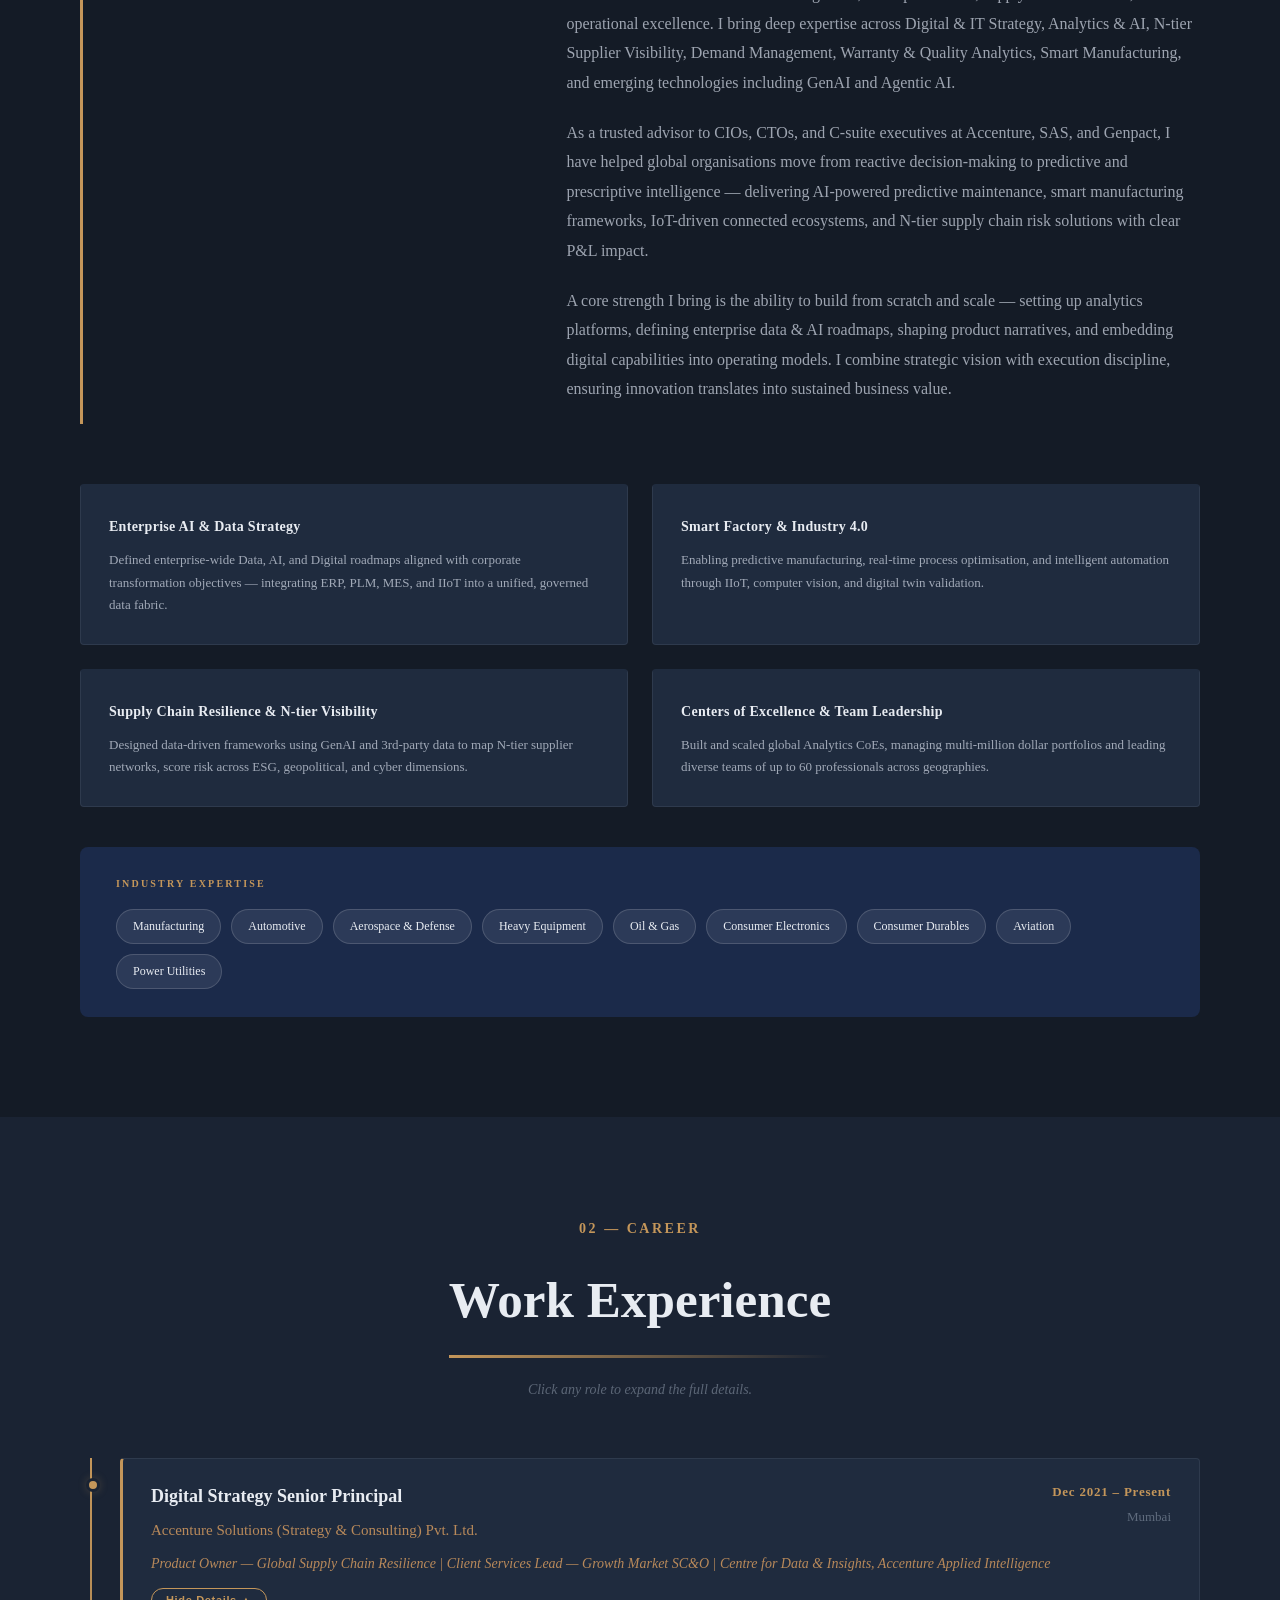
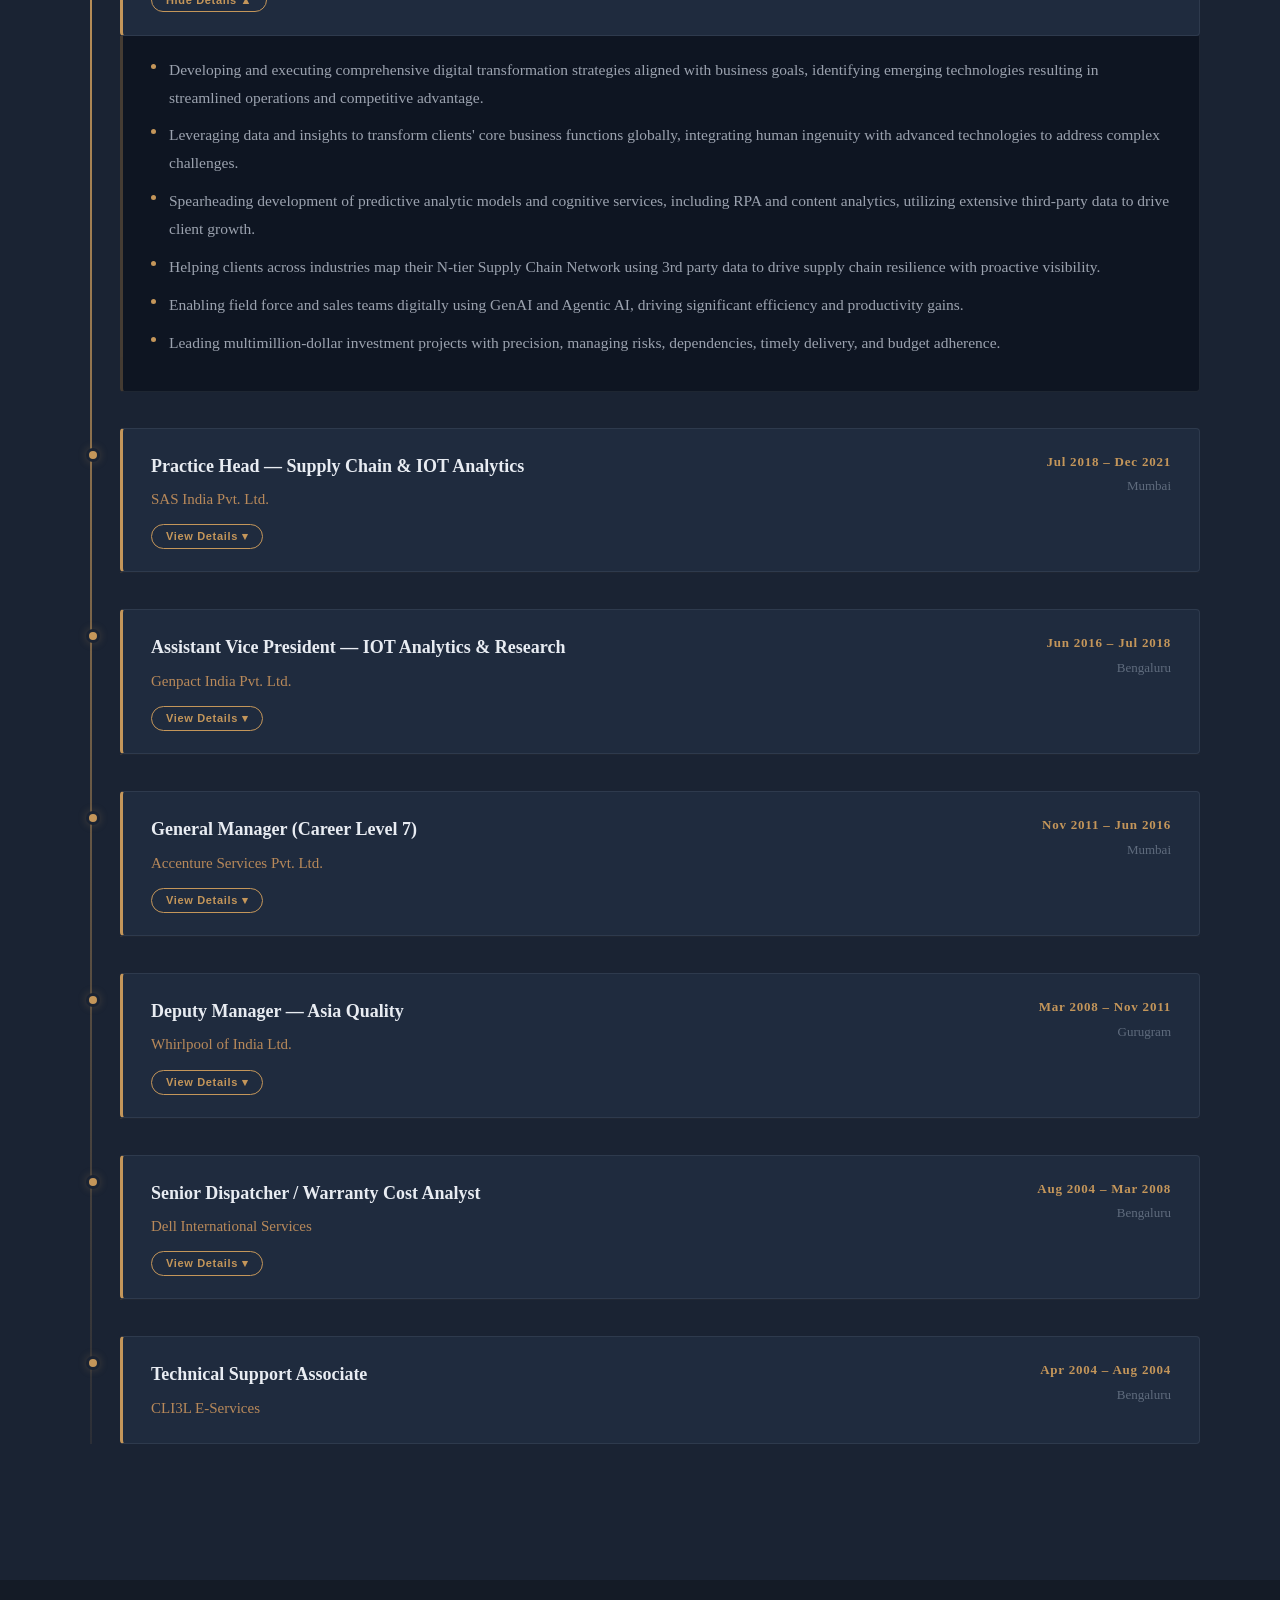
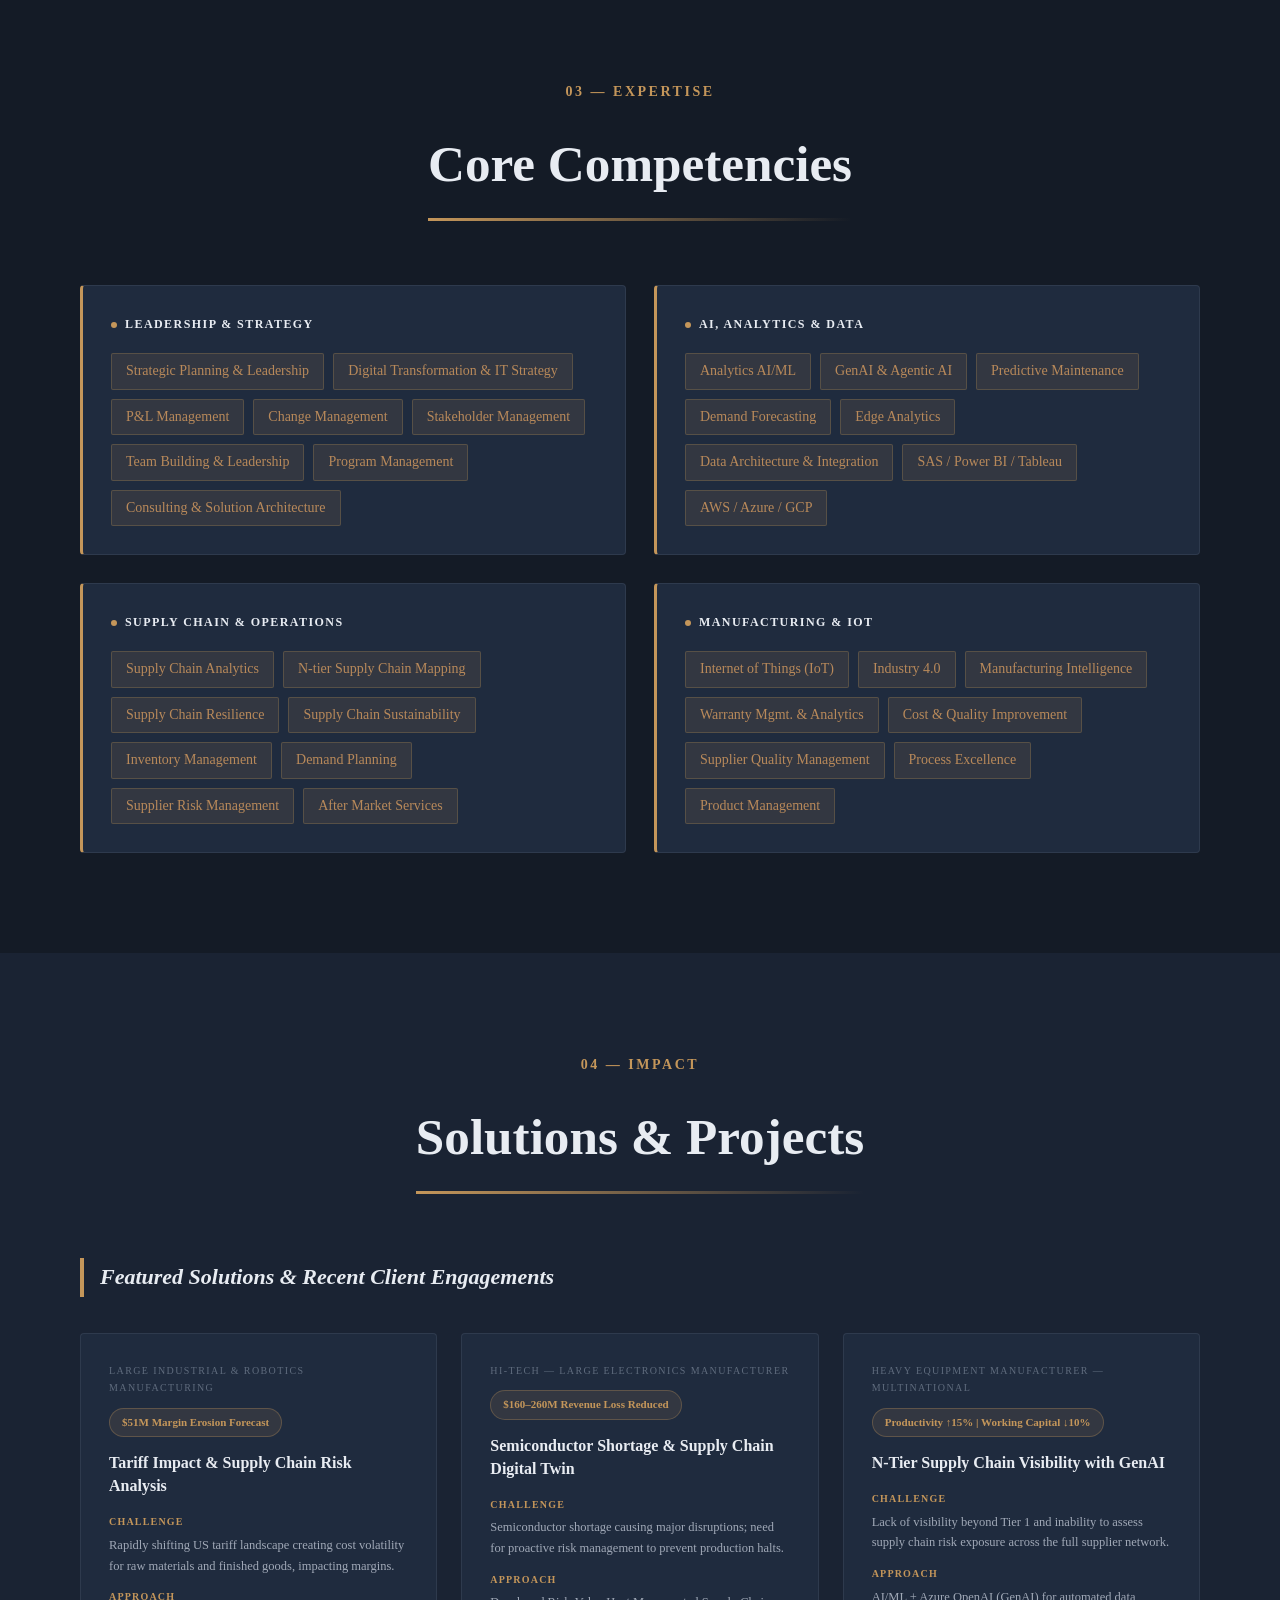
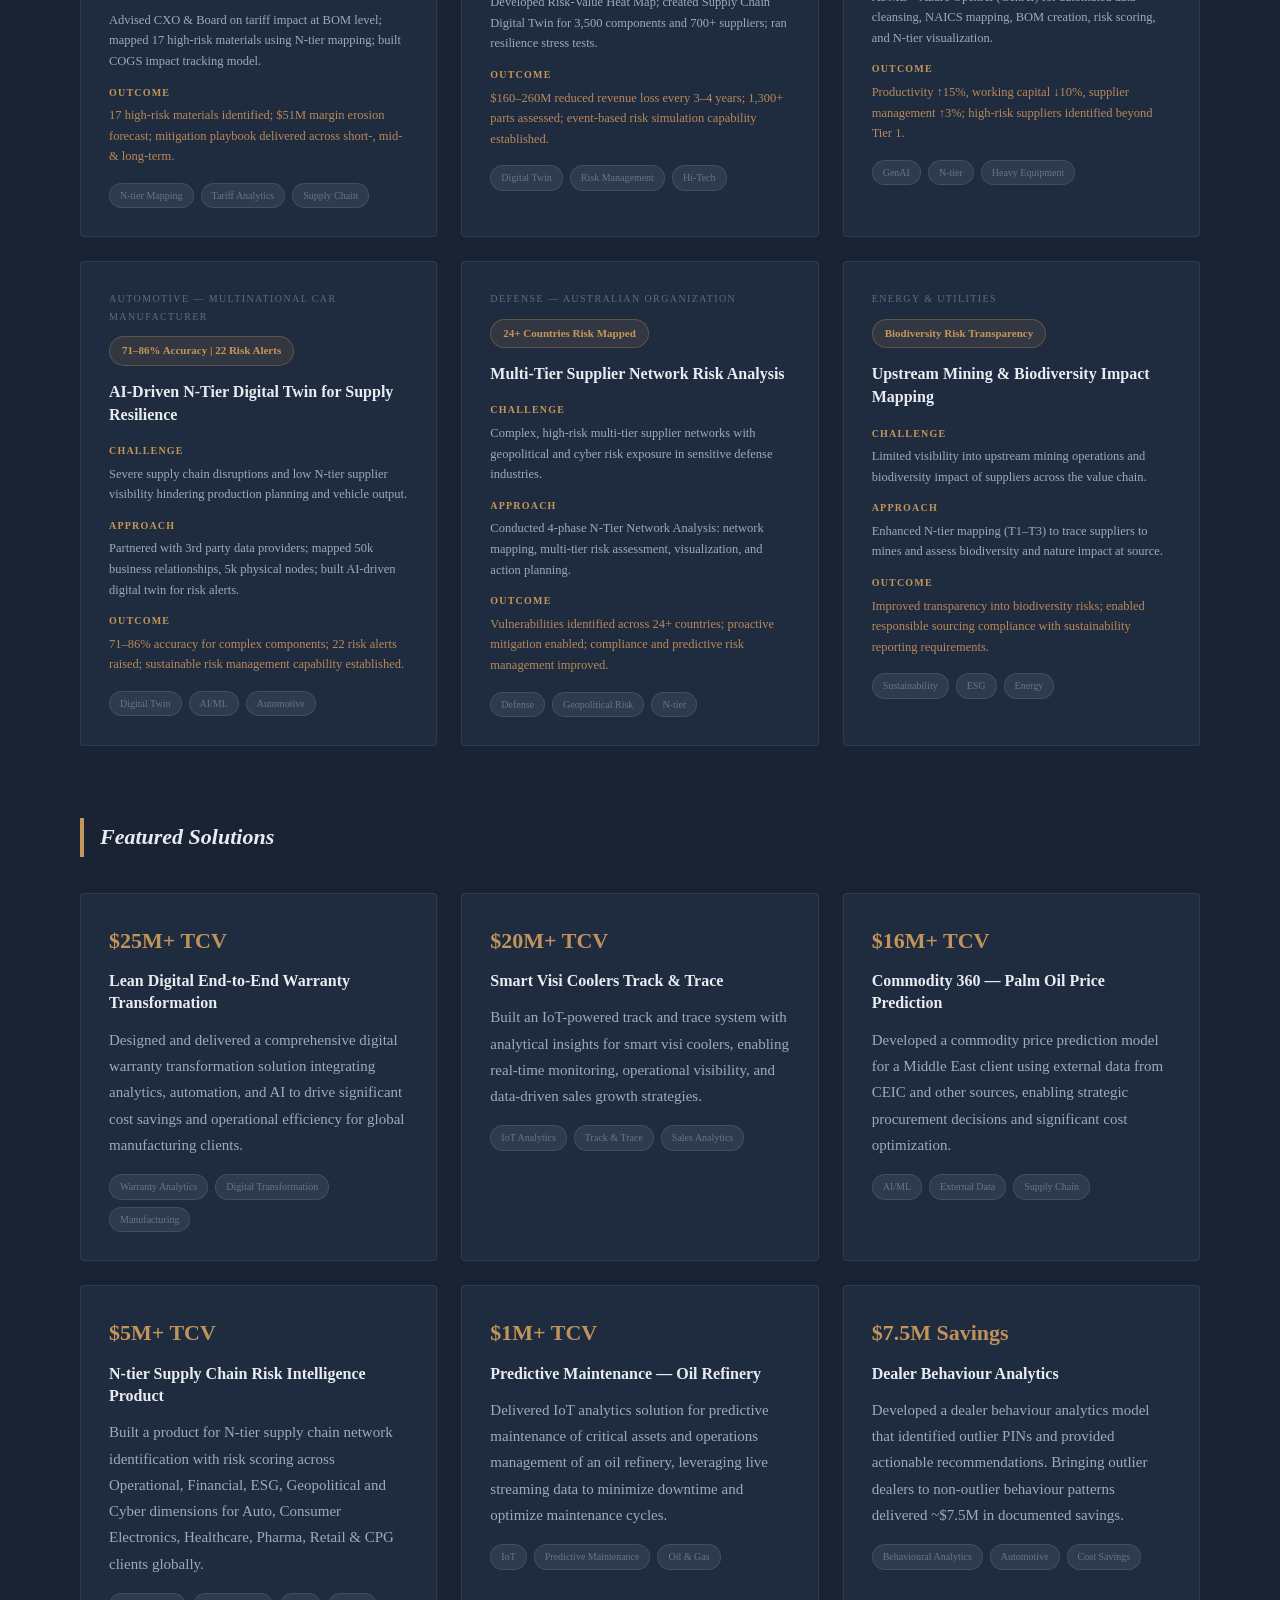
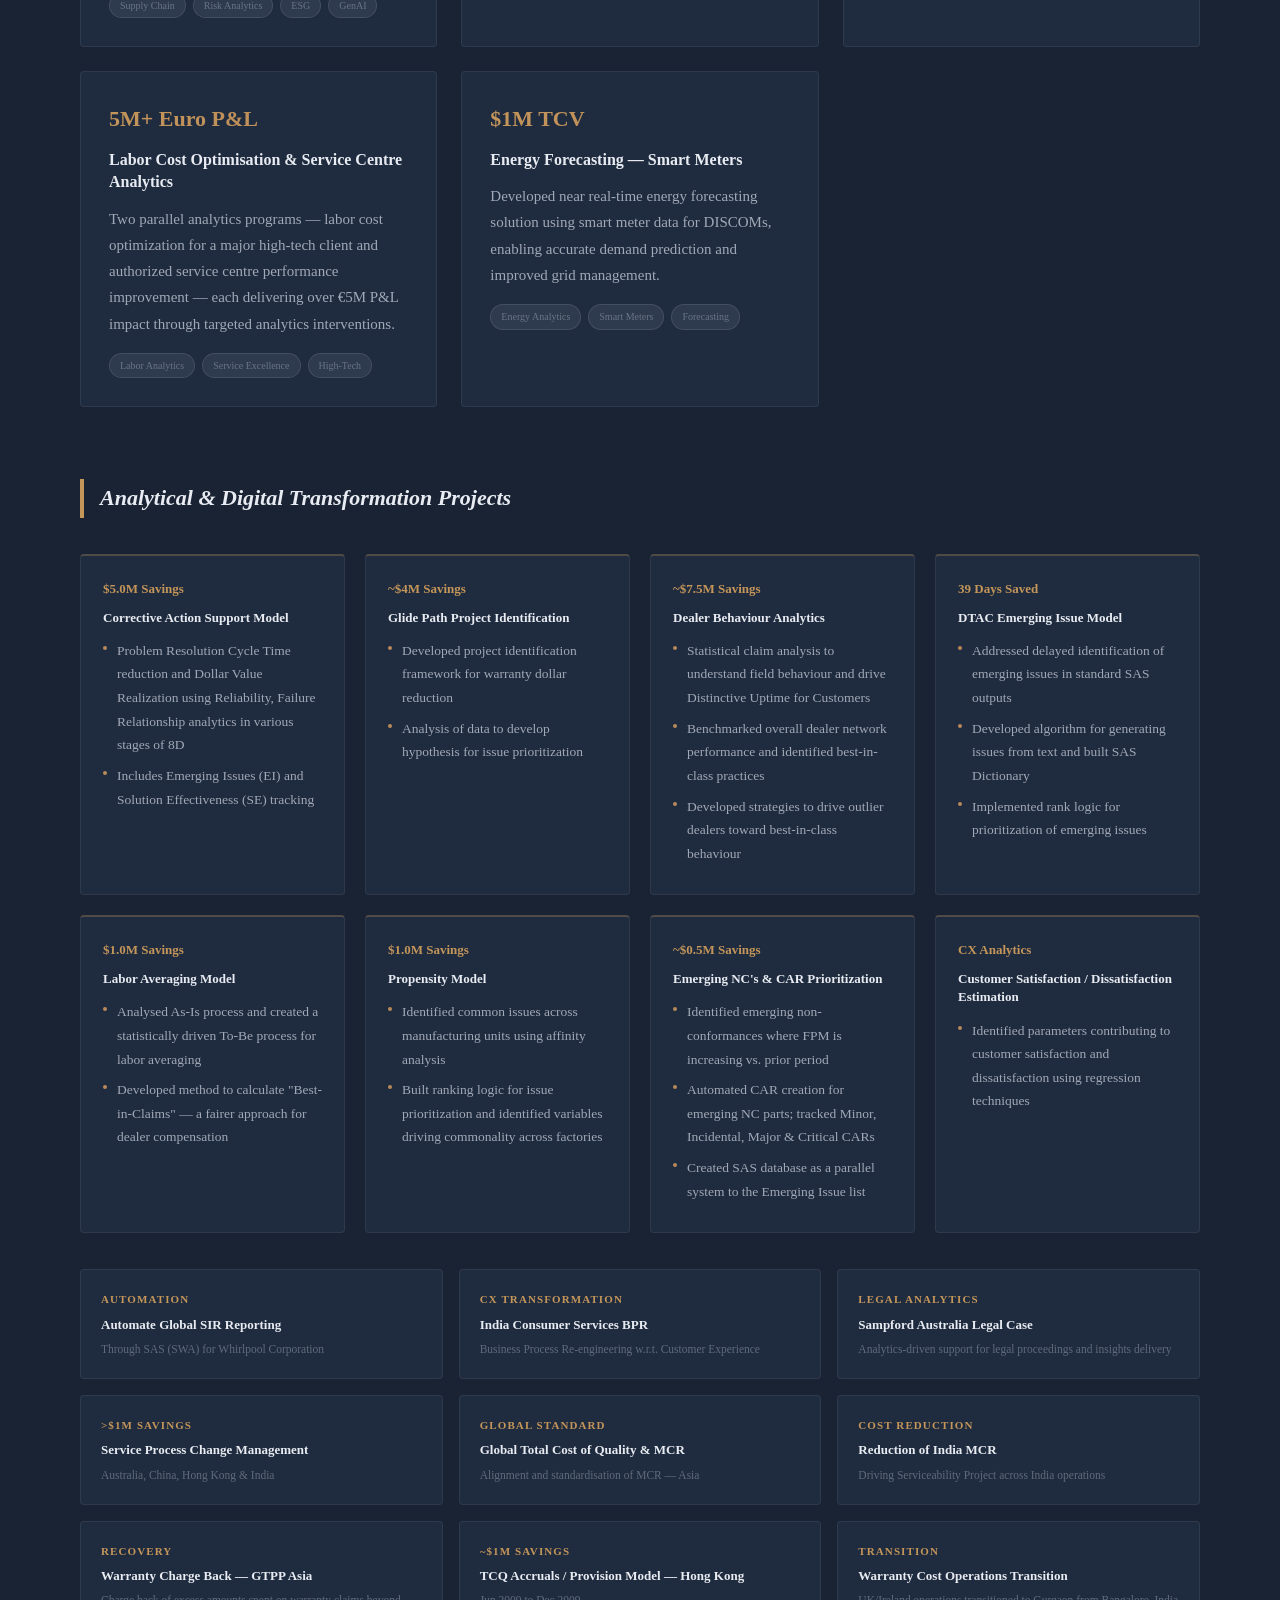
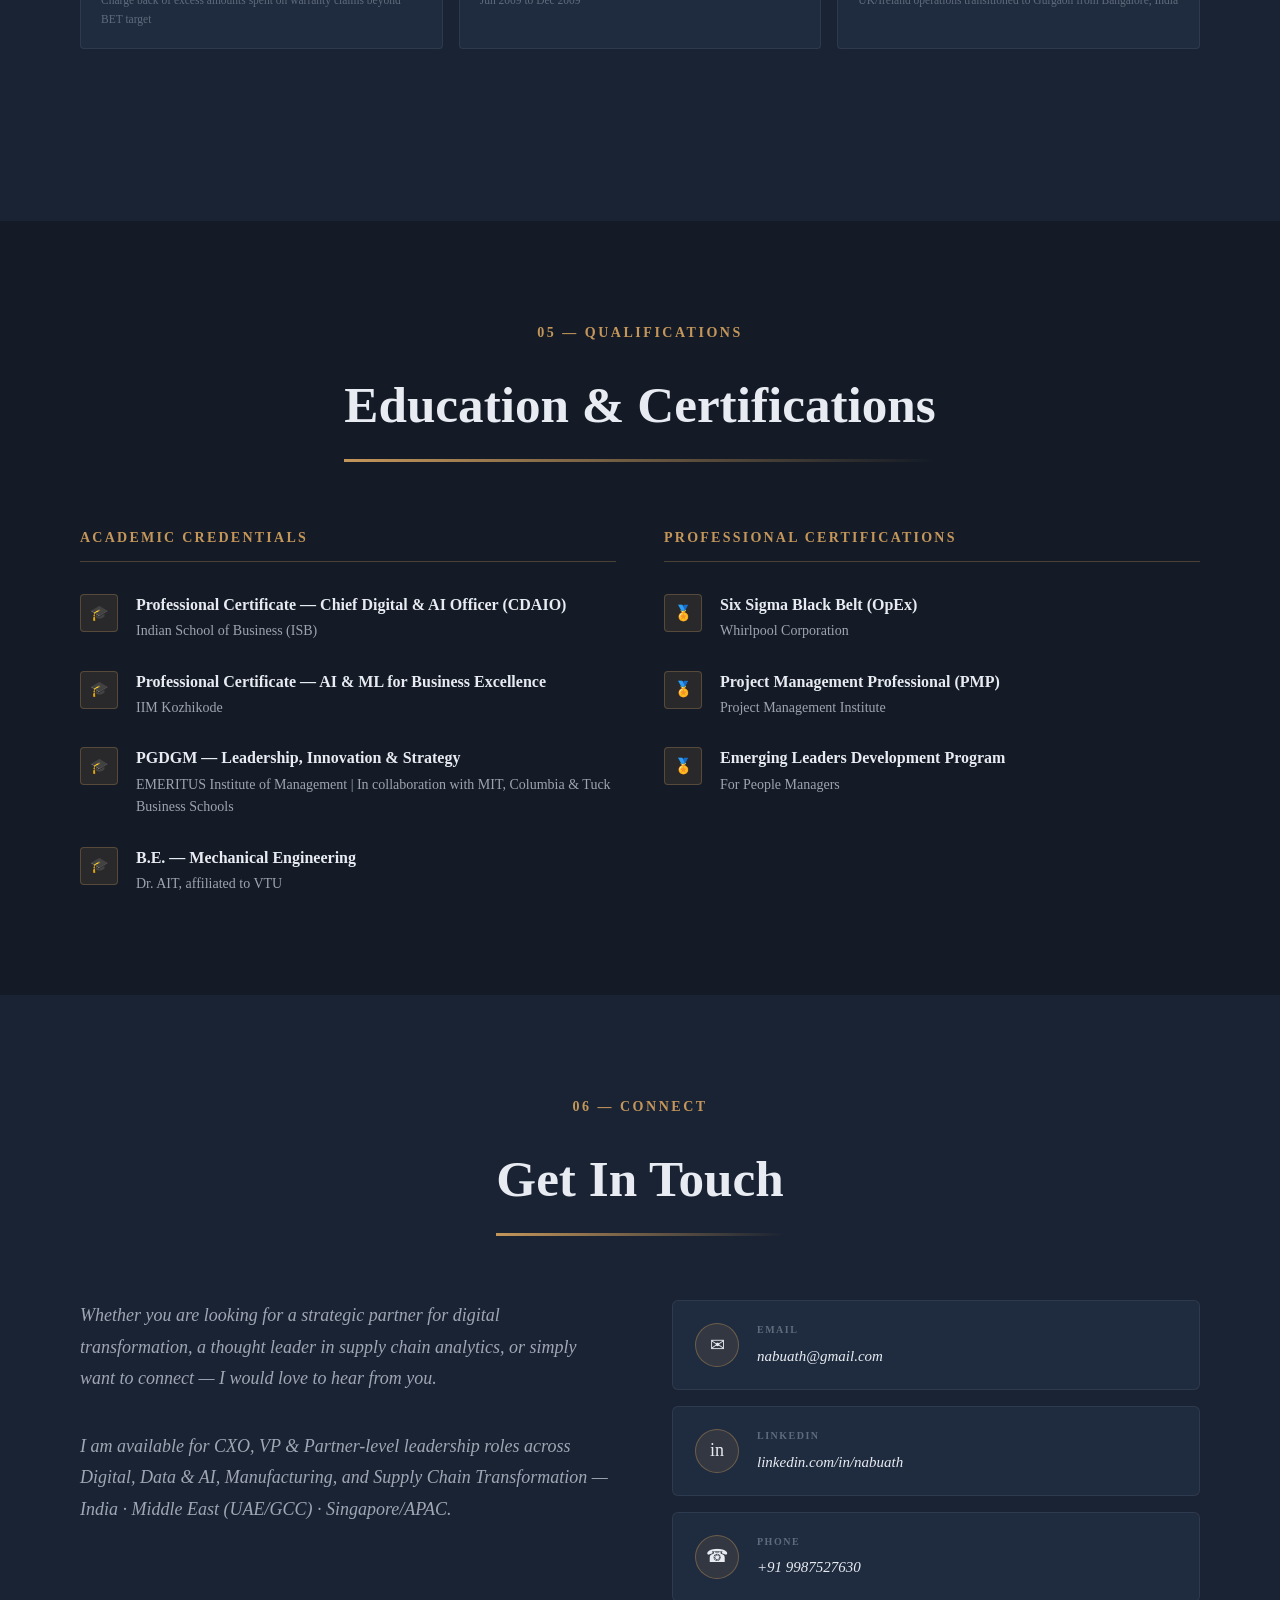
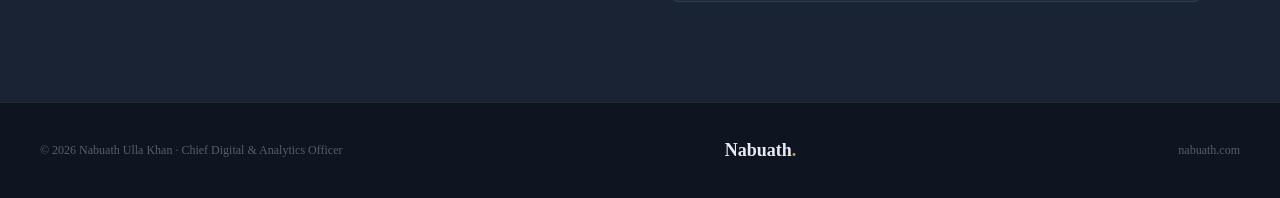
==== commit ba551881: "Split contact intro into two paragraphs as specified" ====
--- a/index.html
+++ b/index.html
@@ -2207,7 +2207,10 @@
     <div class="contact-grid">
       <div class="fade-up">
         <p class="contact-intro">
-          Whether you are looking for a strategic partner for digital transformation, a thought leader in supply chain analytics, or simply want to connect — I would love to hear from you. I am available for CXO, VP &amp; Partner-level leadership roles across Digital, Data &amp; AI, Manufacturing, and Supply Chain Transformation — India · Middle East (UAE/GCC) · Singapore/APAC.
+          Whether you are looking for a strategic partner for digital transformation, a thought leader in supply chain analytics, or simply want to connect — I would love to hear from you.
+        </p>
+        <p class="contact-intro">
+          I am available for CXO, VP &amp; Partner-level leadership roles across Digital, Data &amp; AI, Manufacturing, and Supply Chain Transformation — India · Middle East (UAE/GCC) · Singapore/APAC.
         </p>
       </div>
 
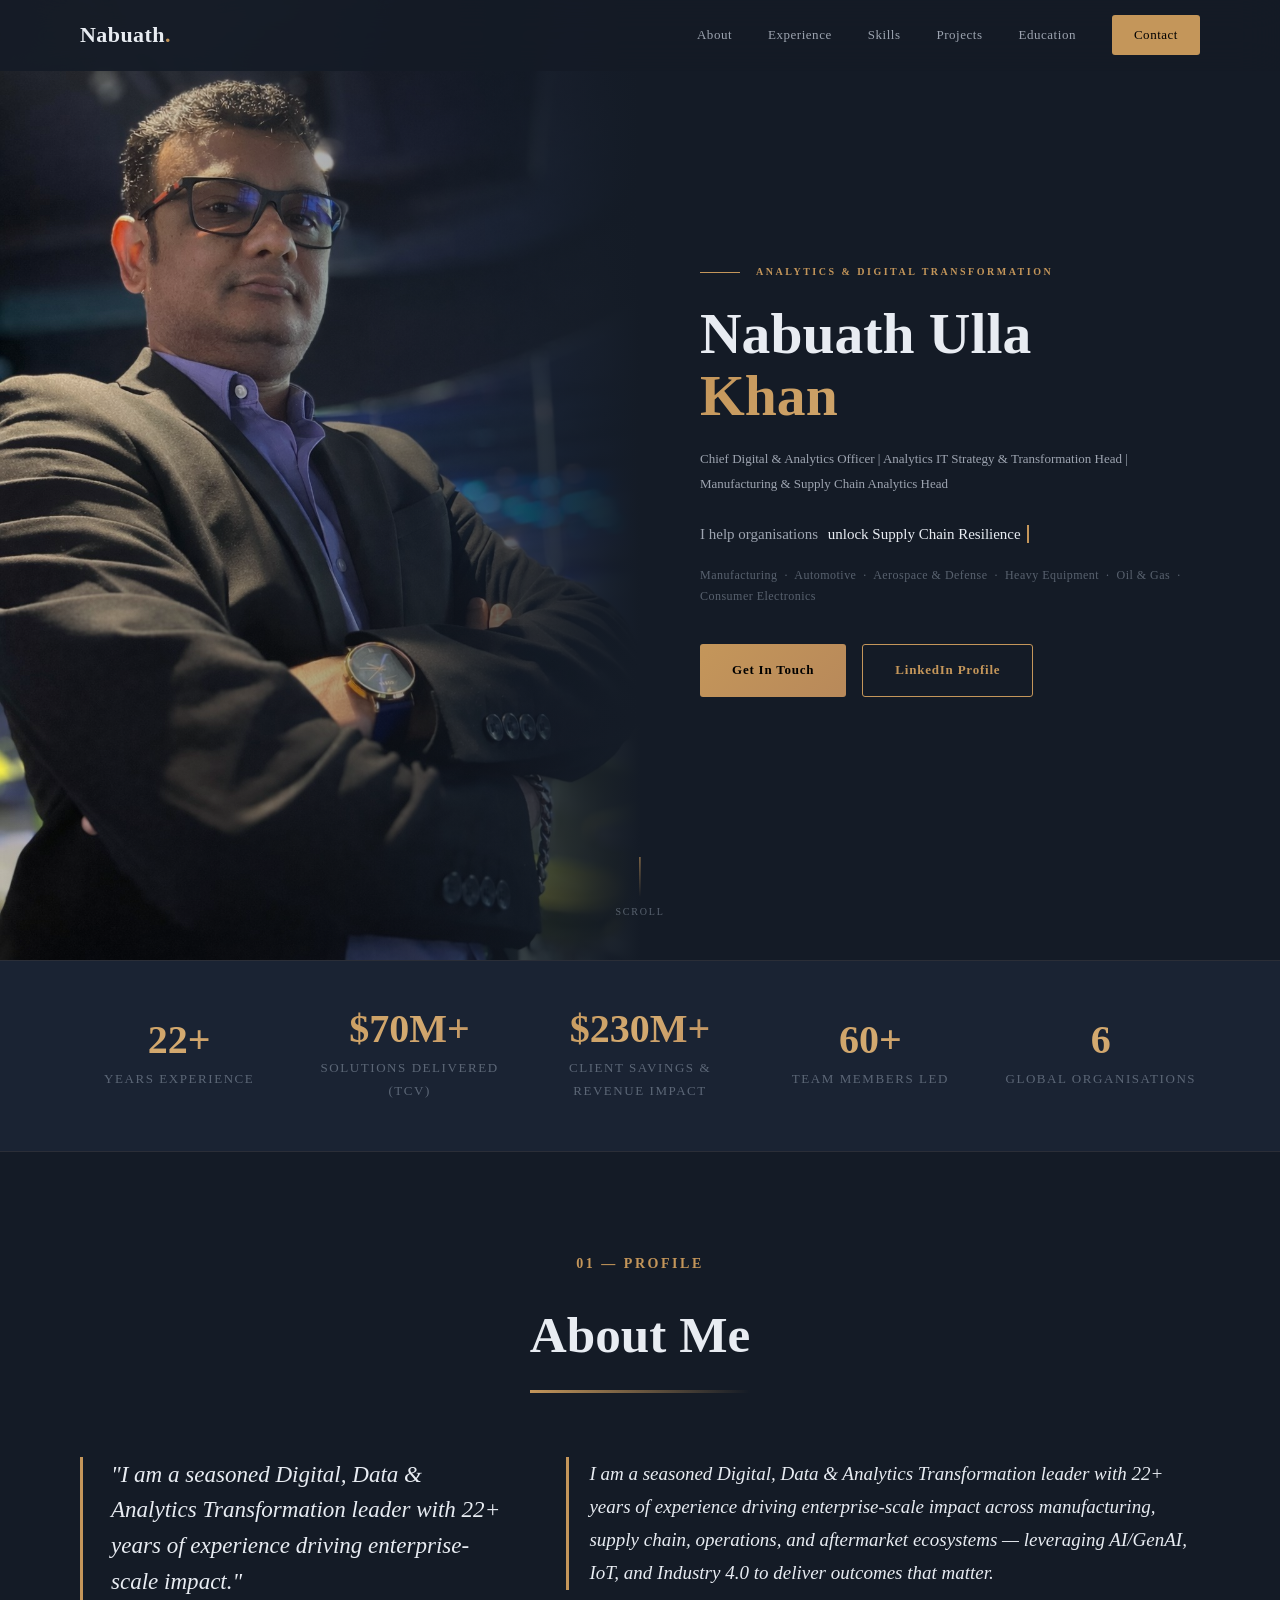
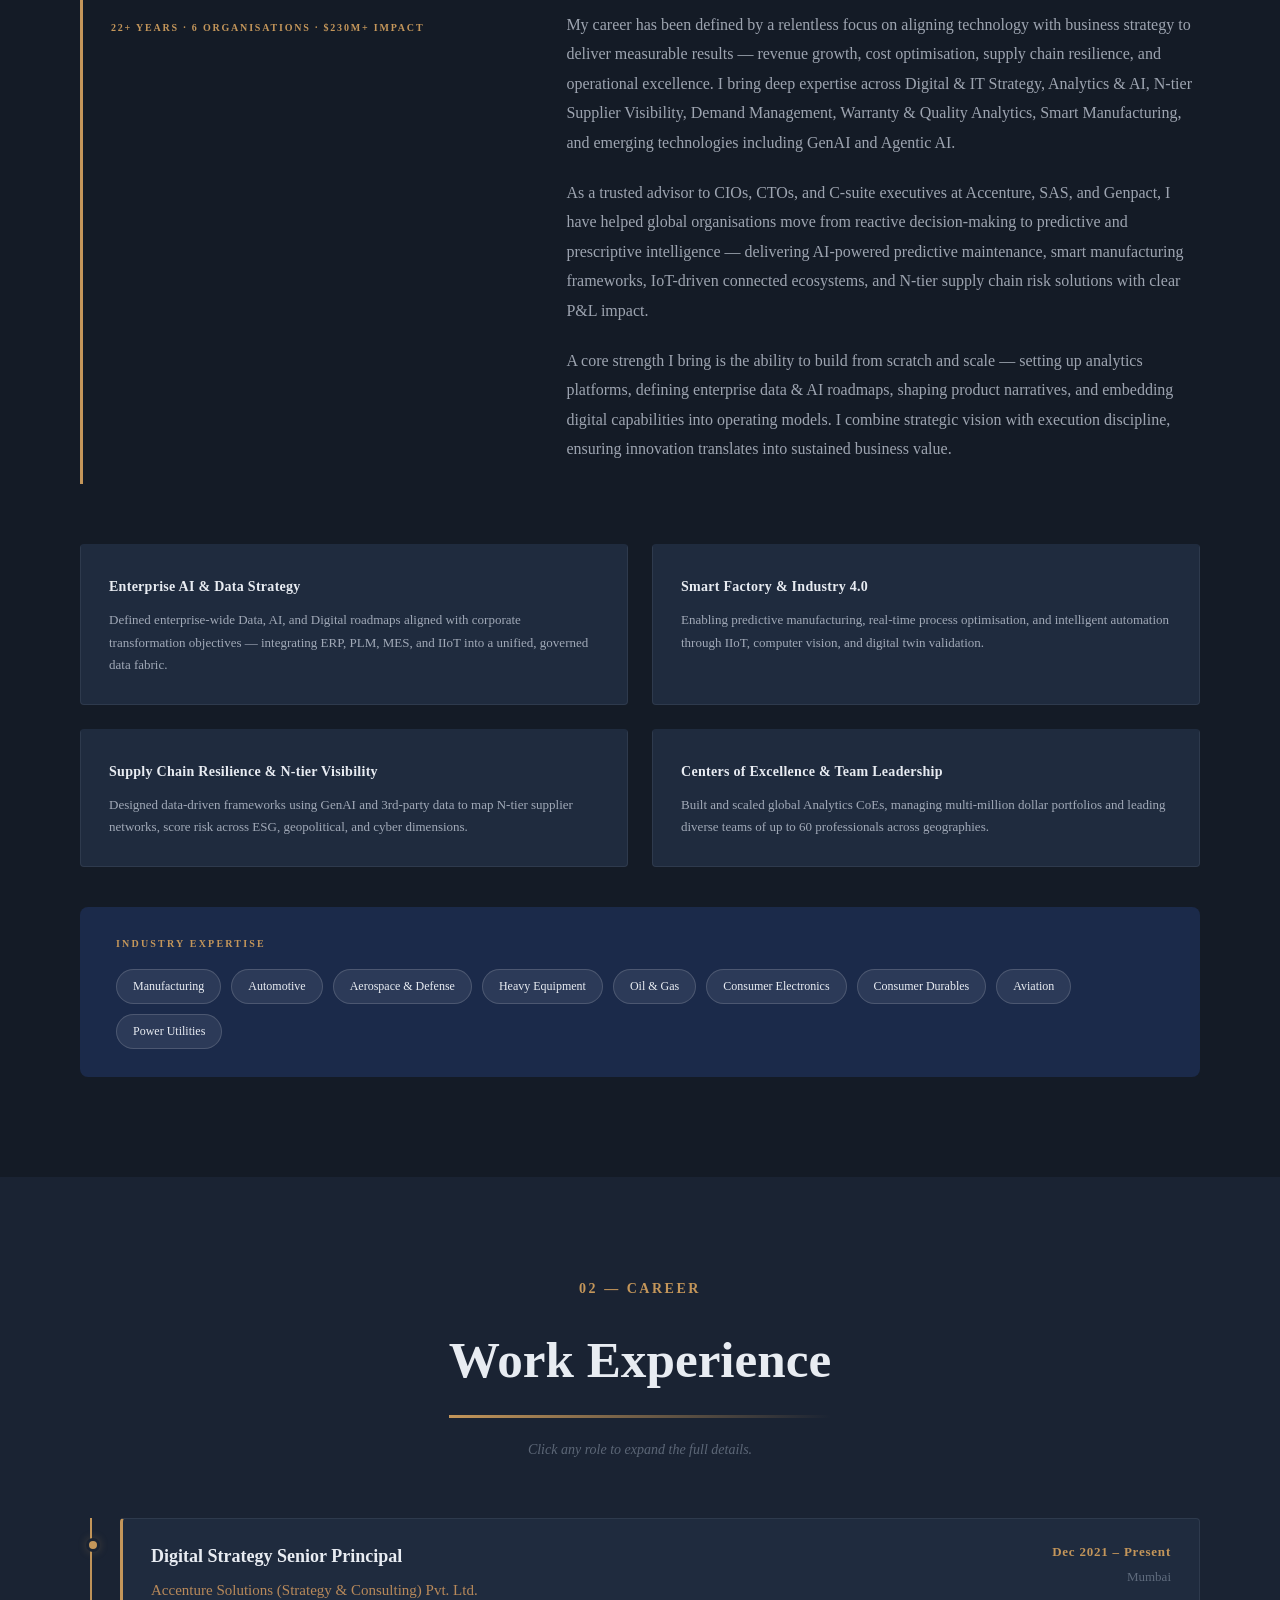
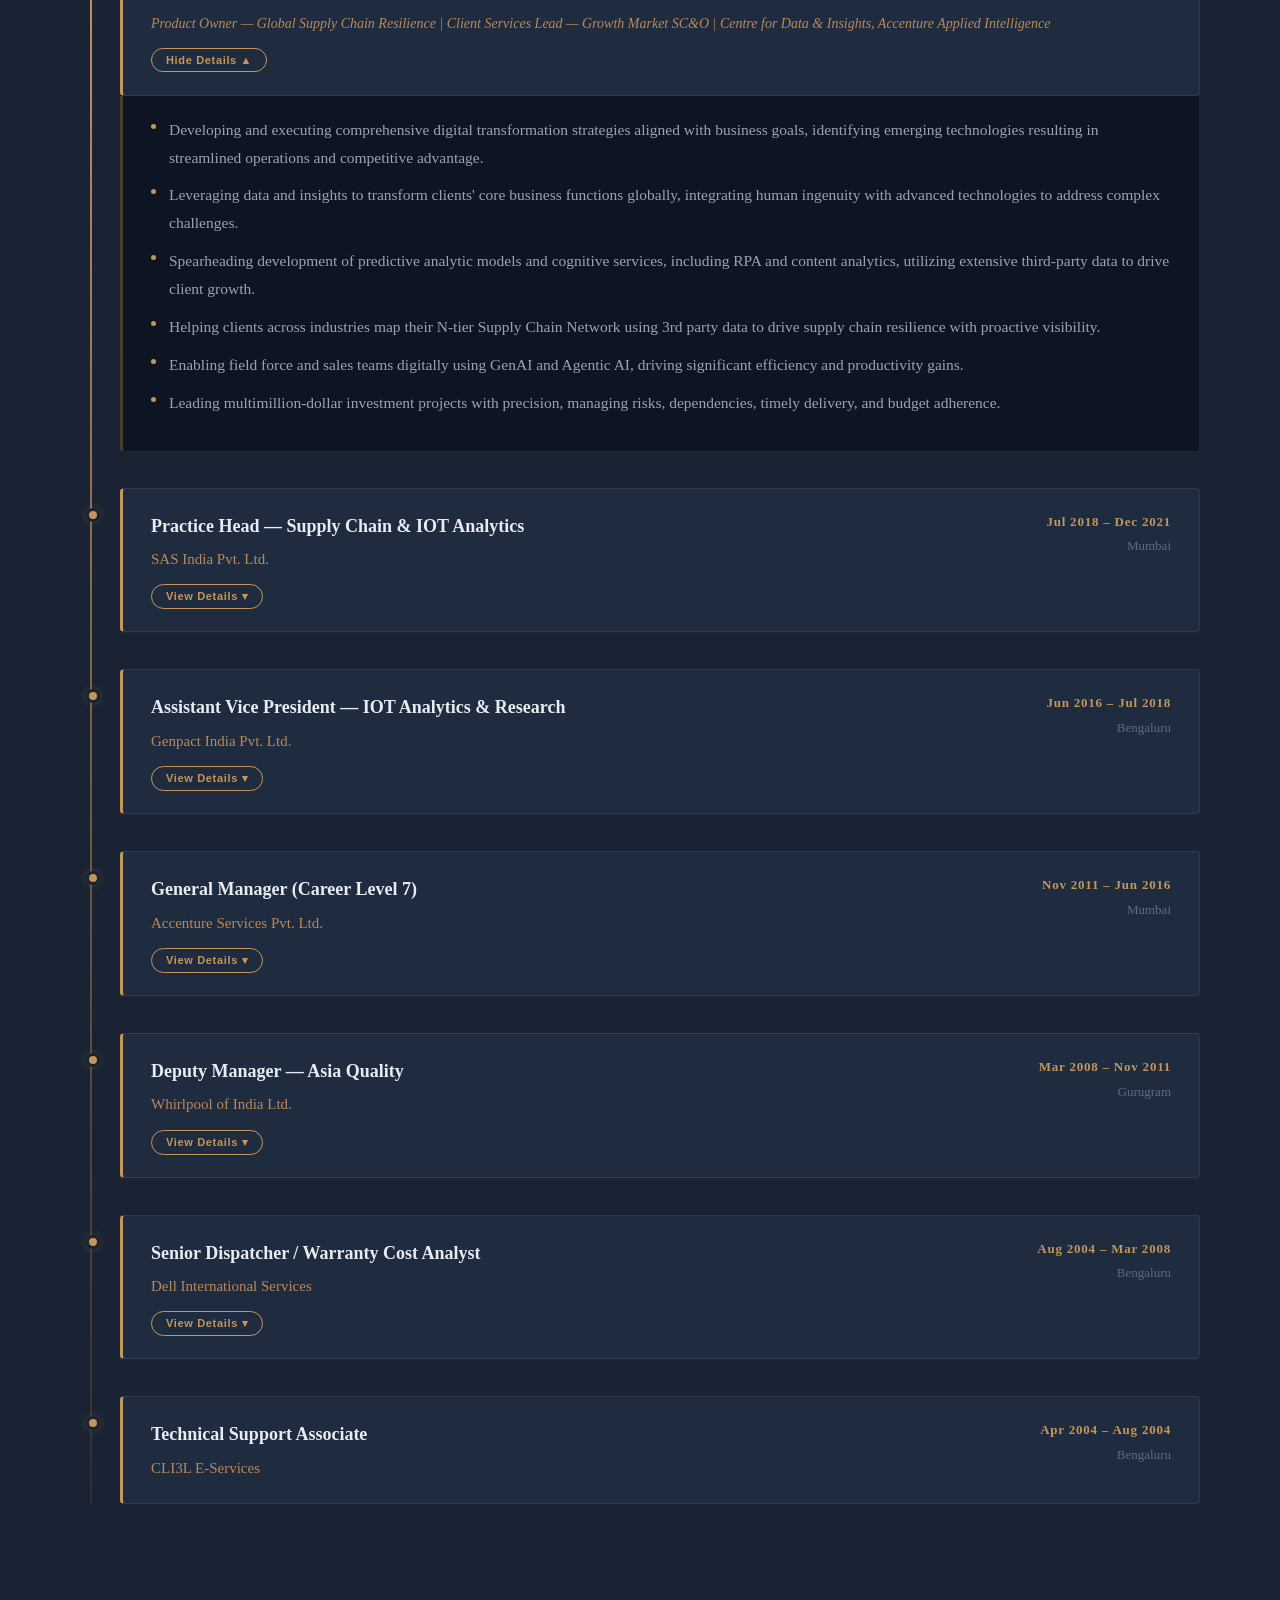
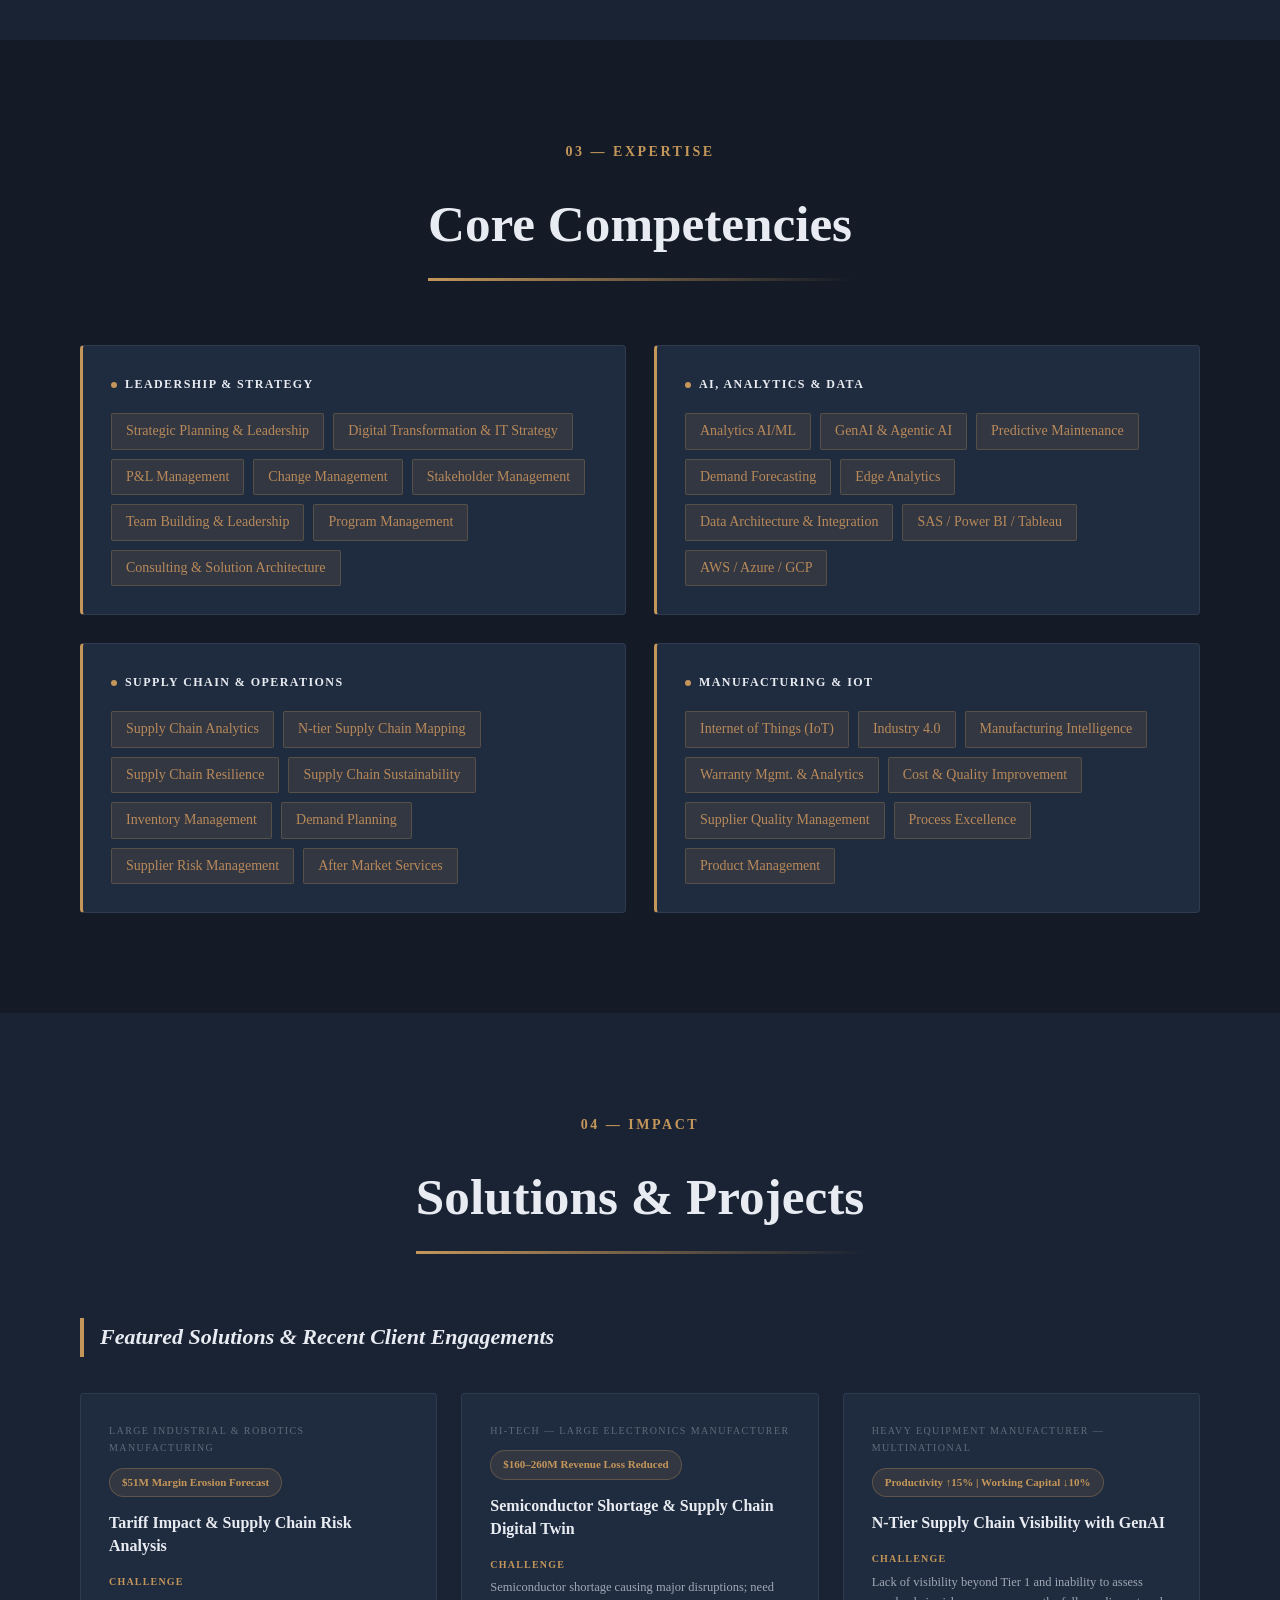
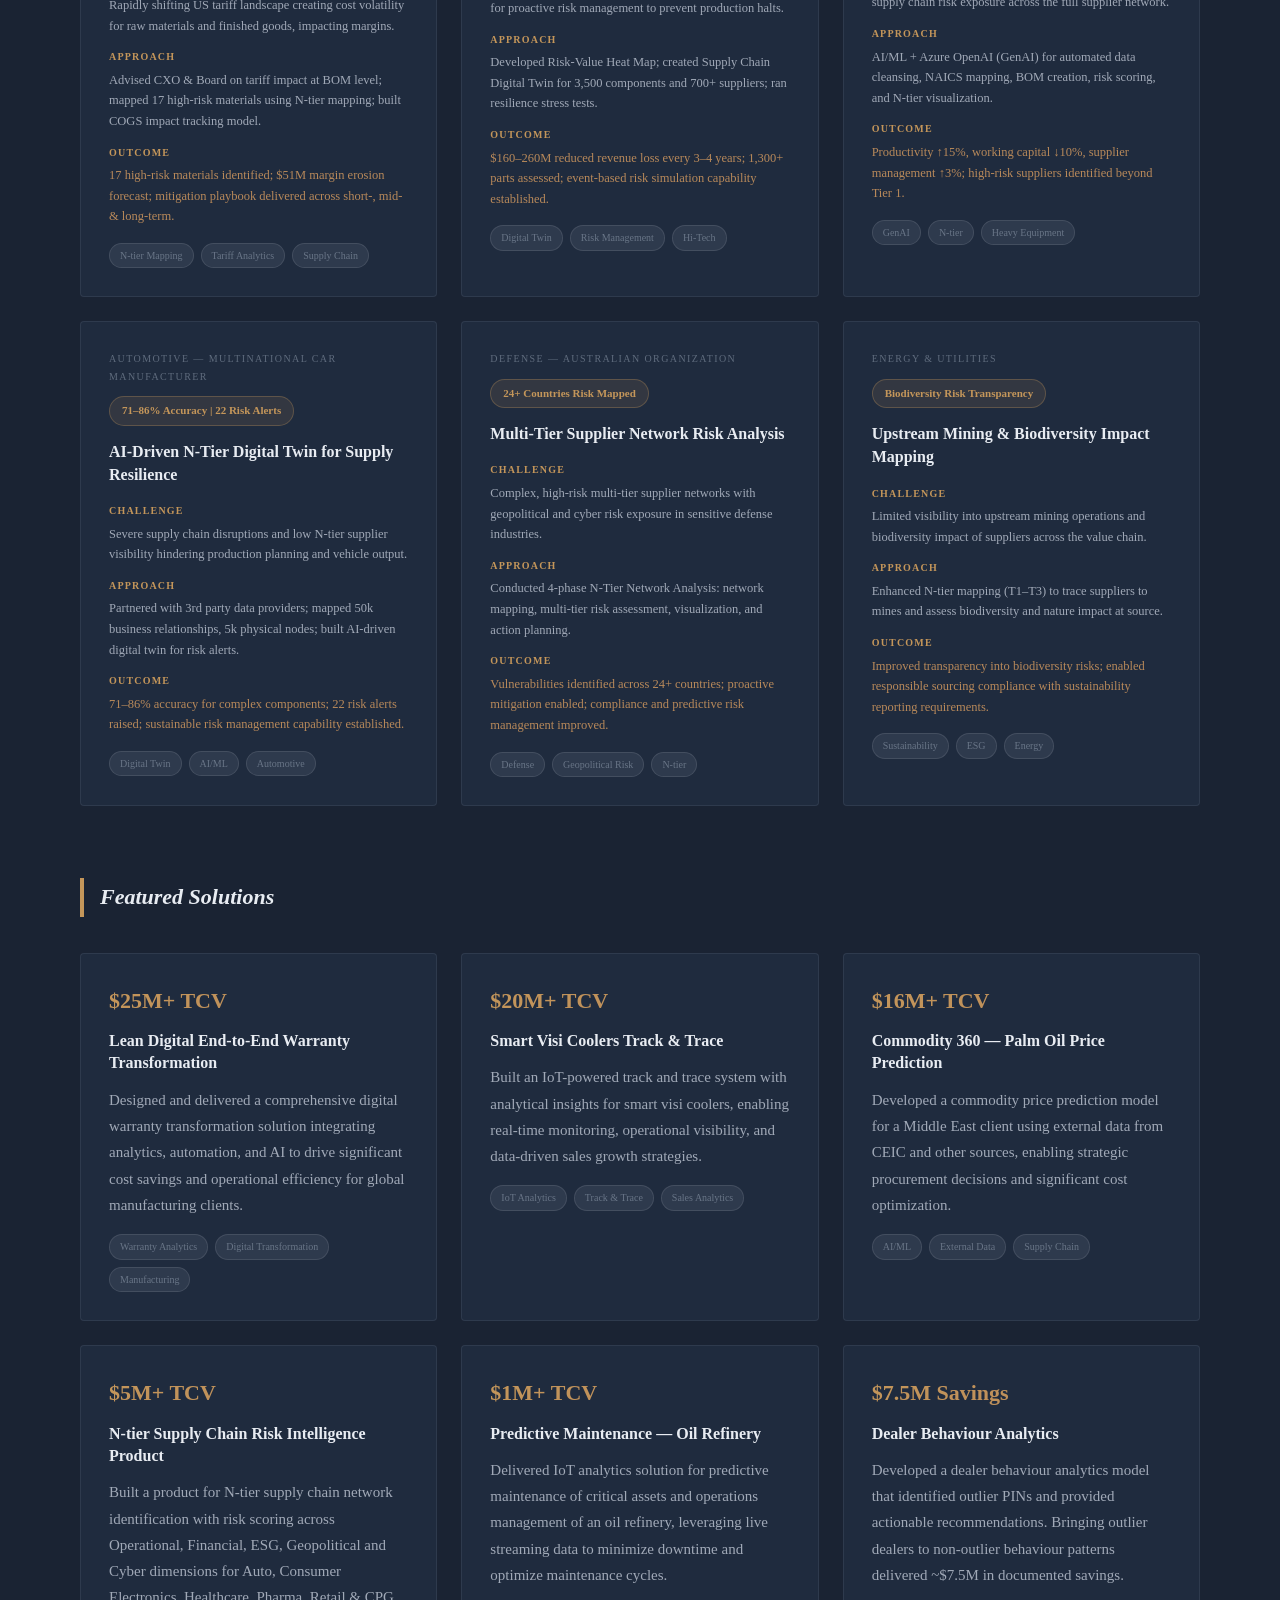
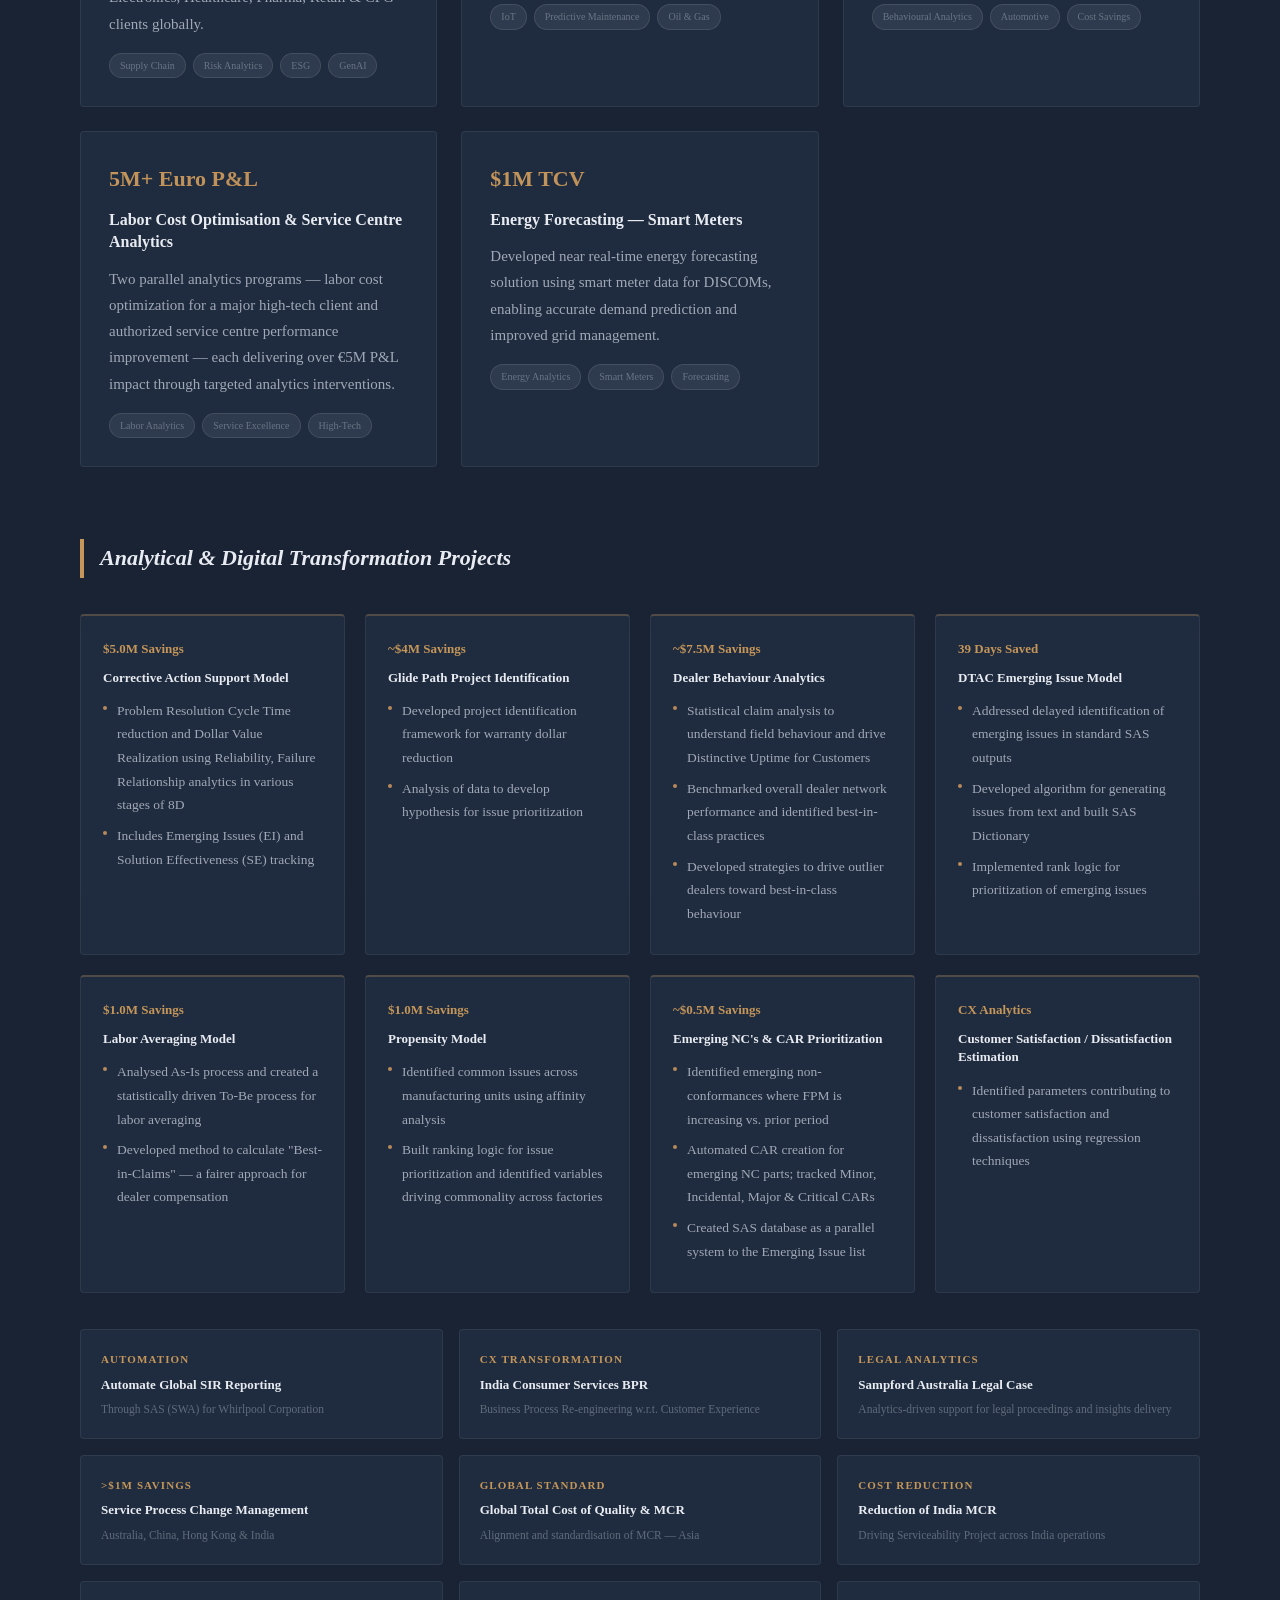
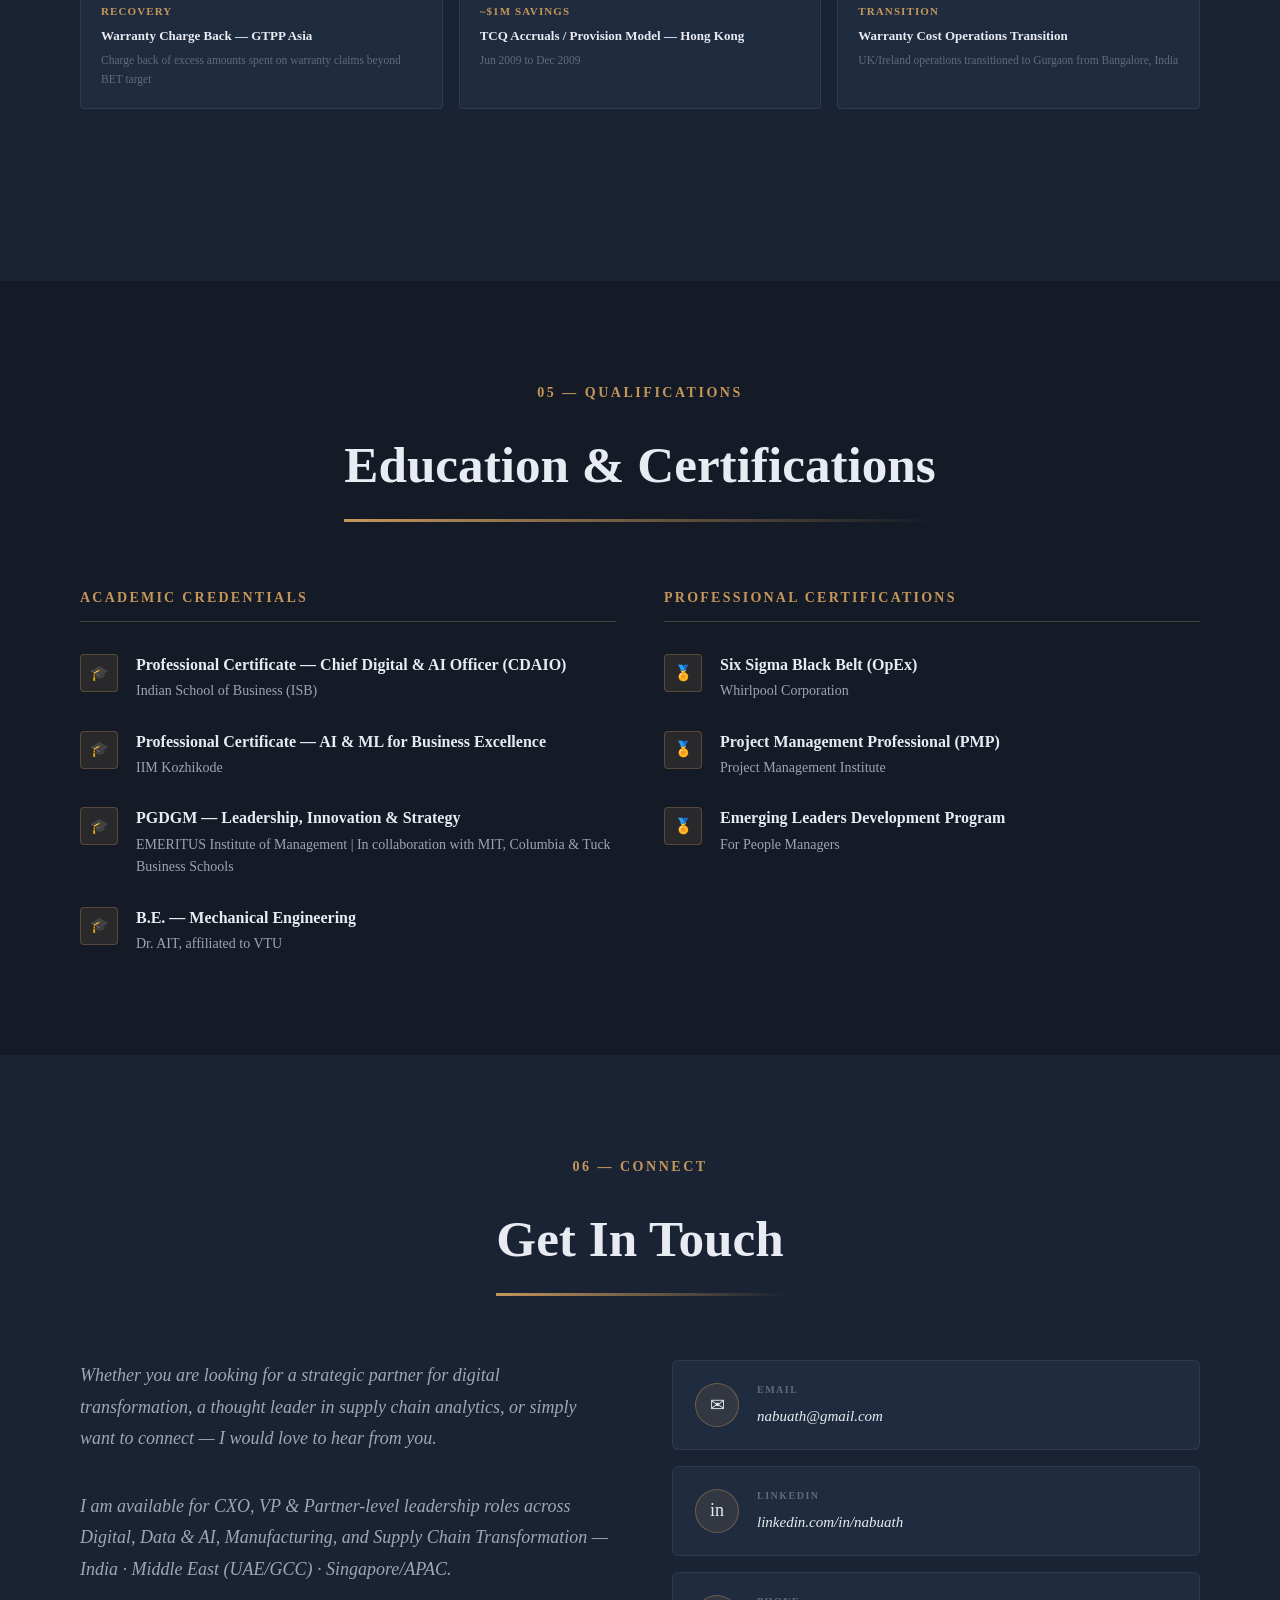
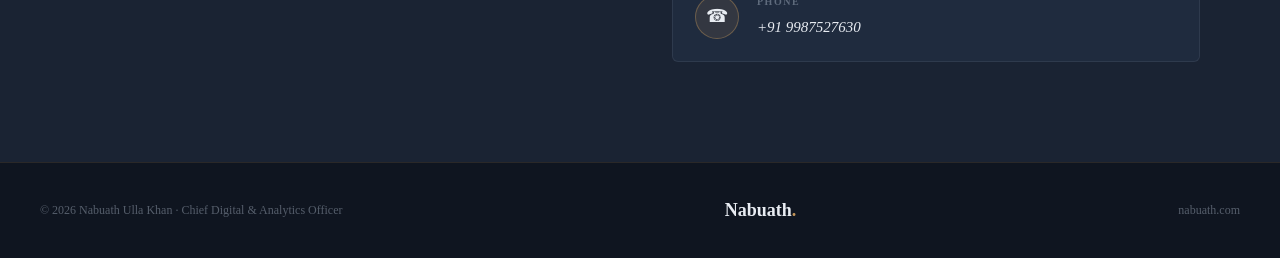
==== commit a77beb79: "Replace hero photo with new profile image (profile3.jpg)" ====
--- a/index.html
+++ b/index.html
@@ -1342,7 +1342,7 @@
      ============================================================ -->
 <section id="hero" style="position:relative;">
   <div class="hero-photo">
-    <img src="assets/images/profile2.jpg" alt="Nabuath Ulla Khan" loading="eager">
+    <img src="assets/images/profile3.jpg" alt="Nabuath Ulla Khan" loading="eager">
     <div class="hero-photo-overlay"></div>
   </div>
   <div class="hero-text">
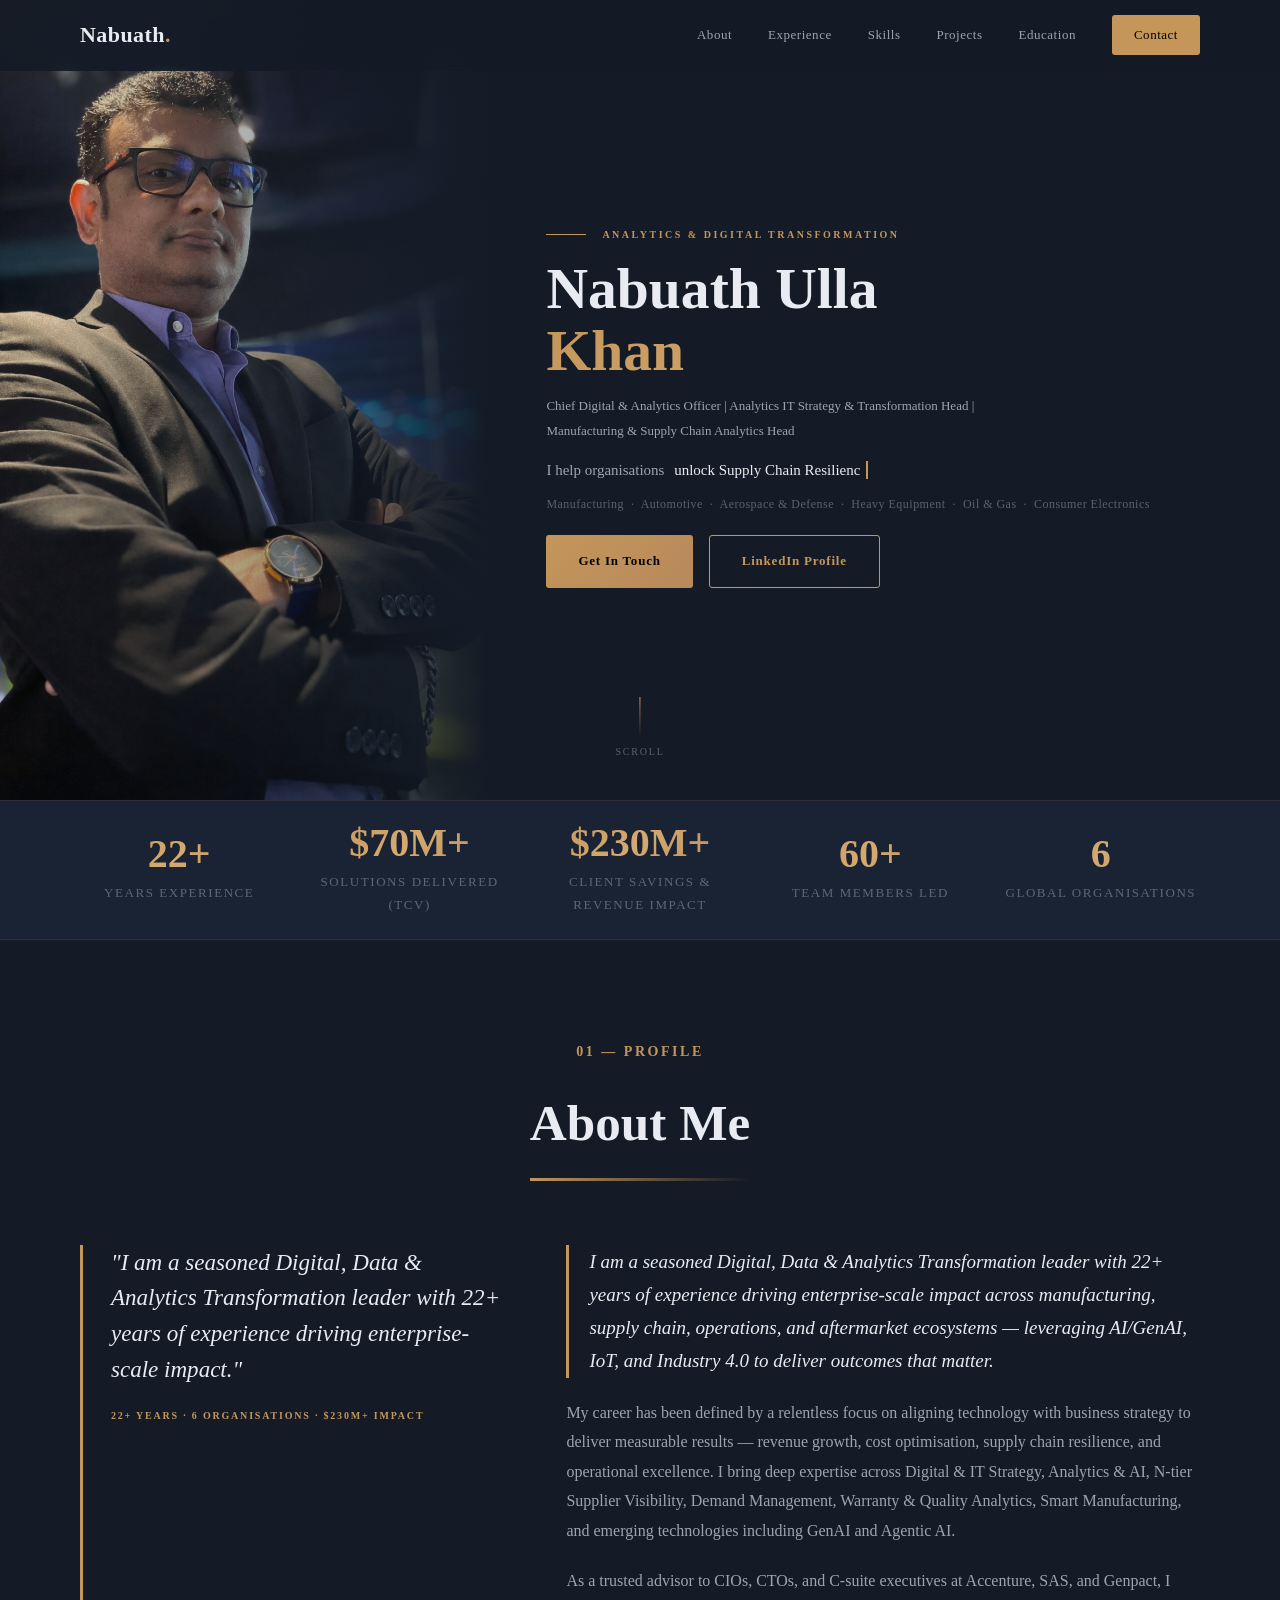
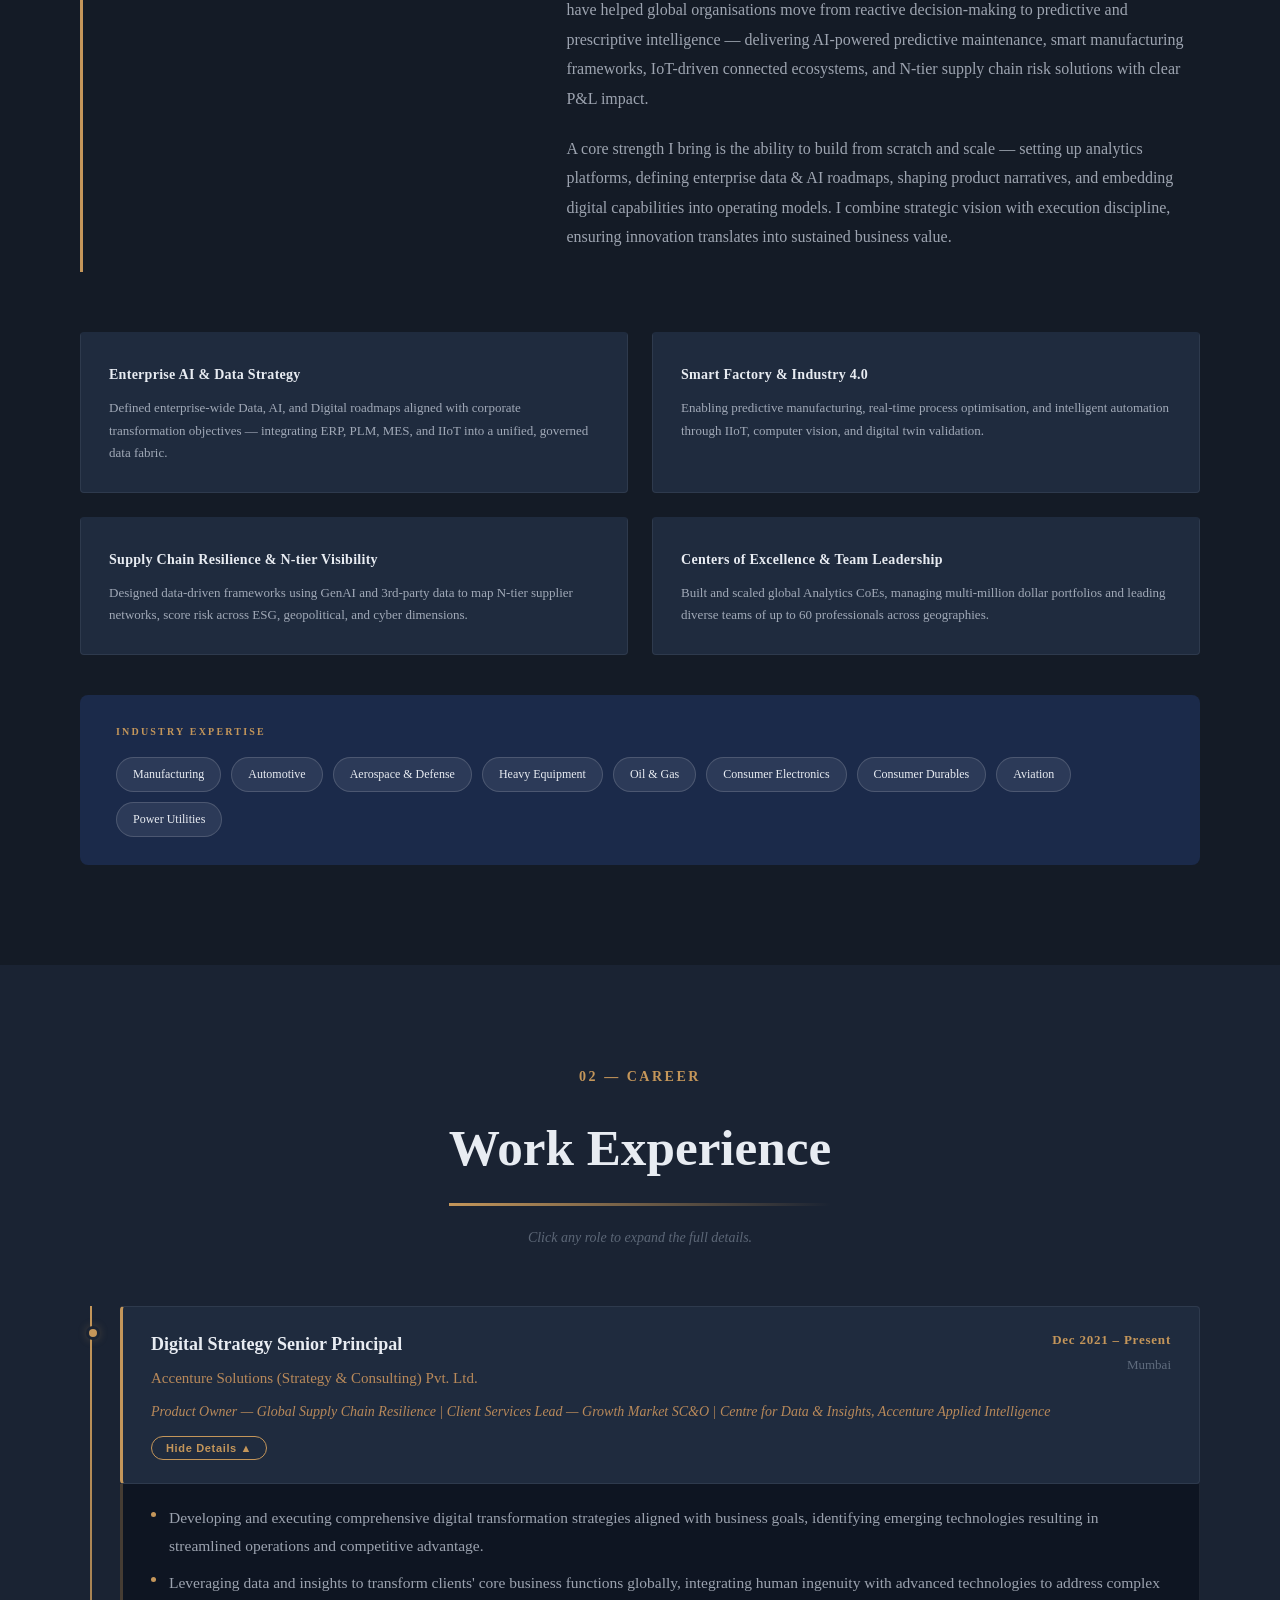
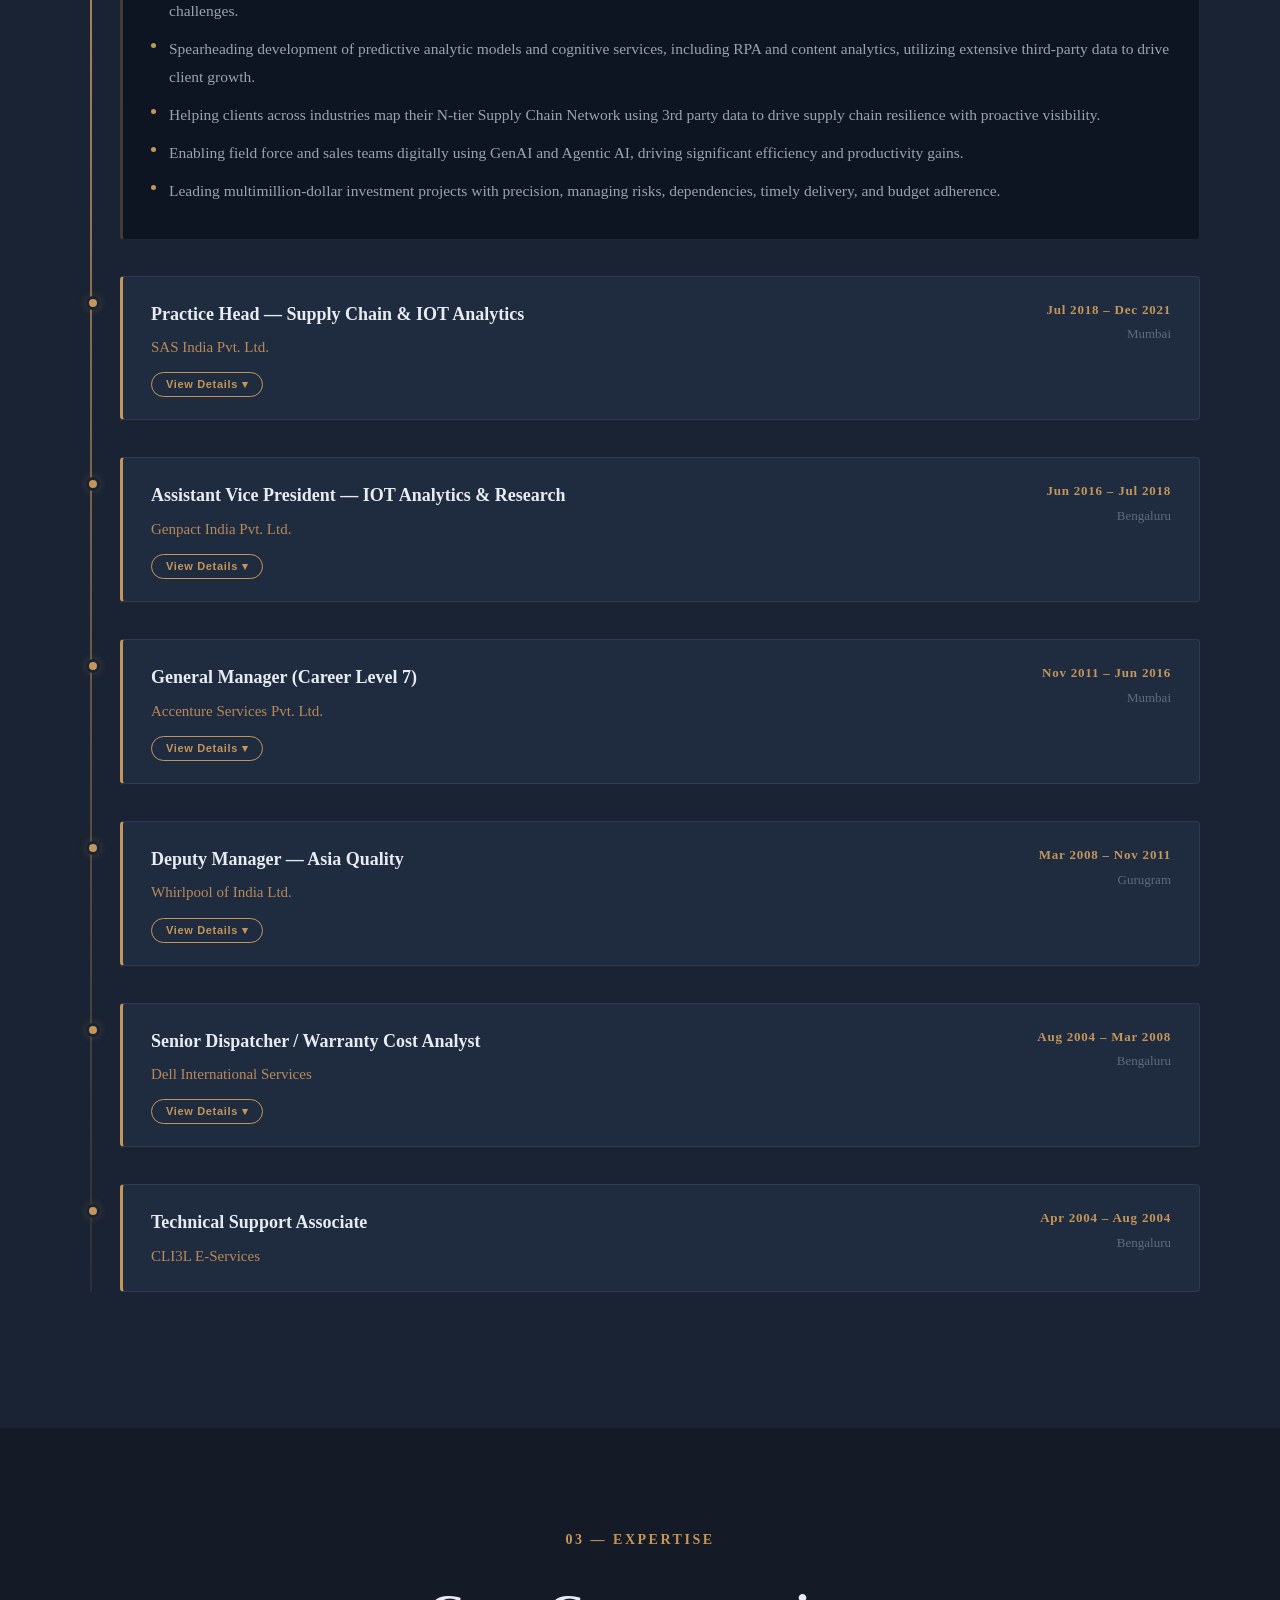
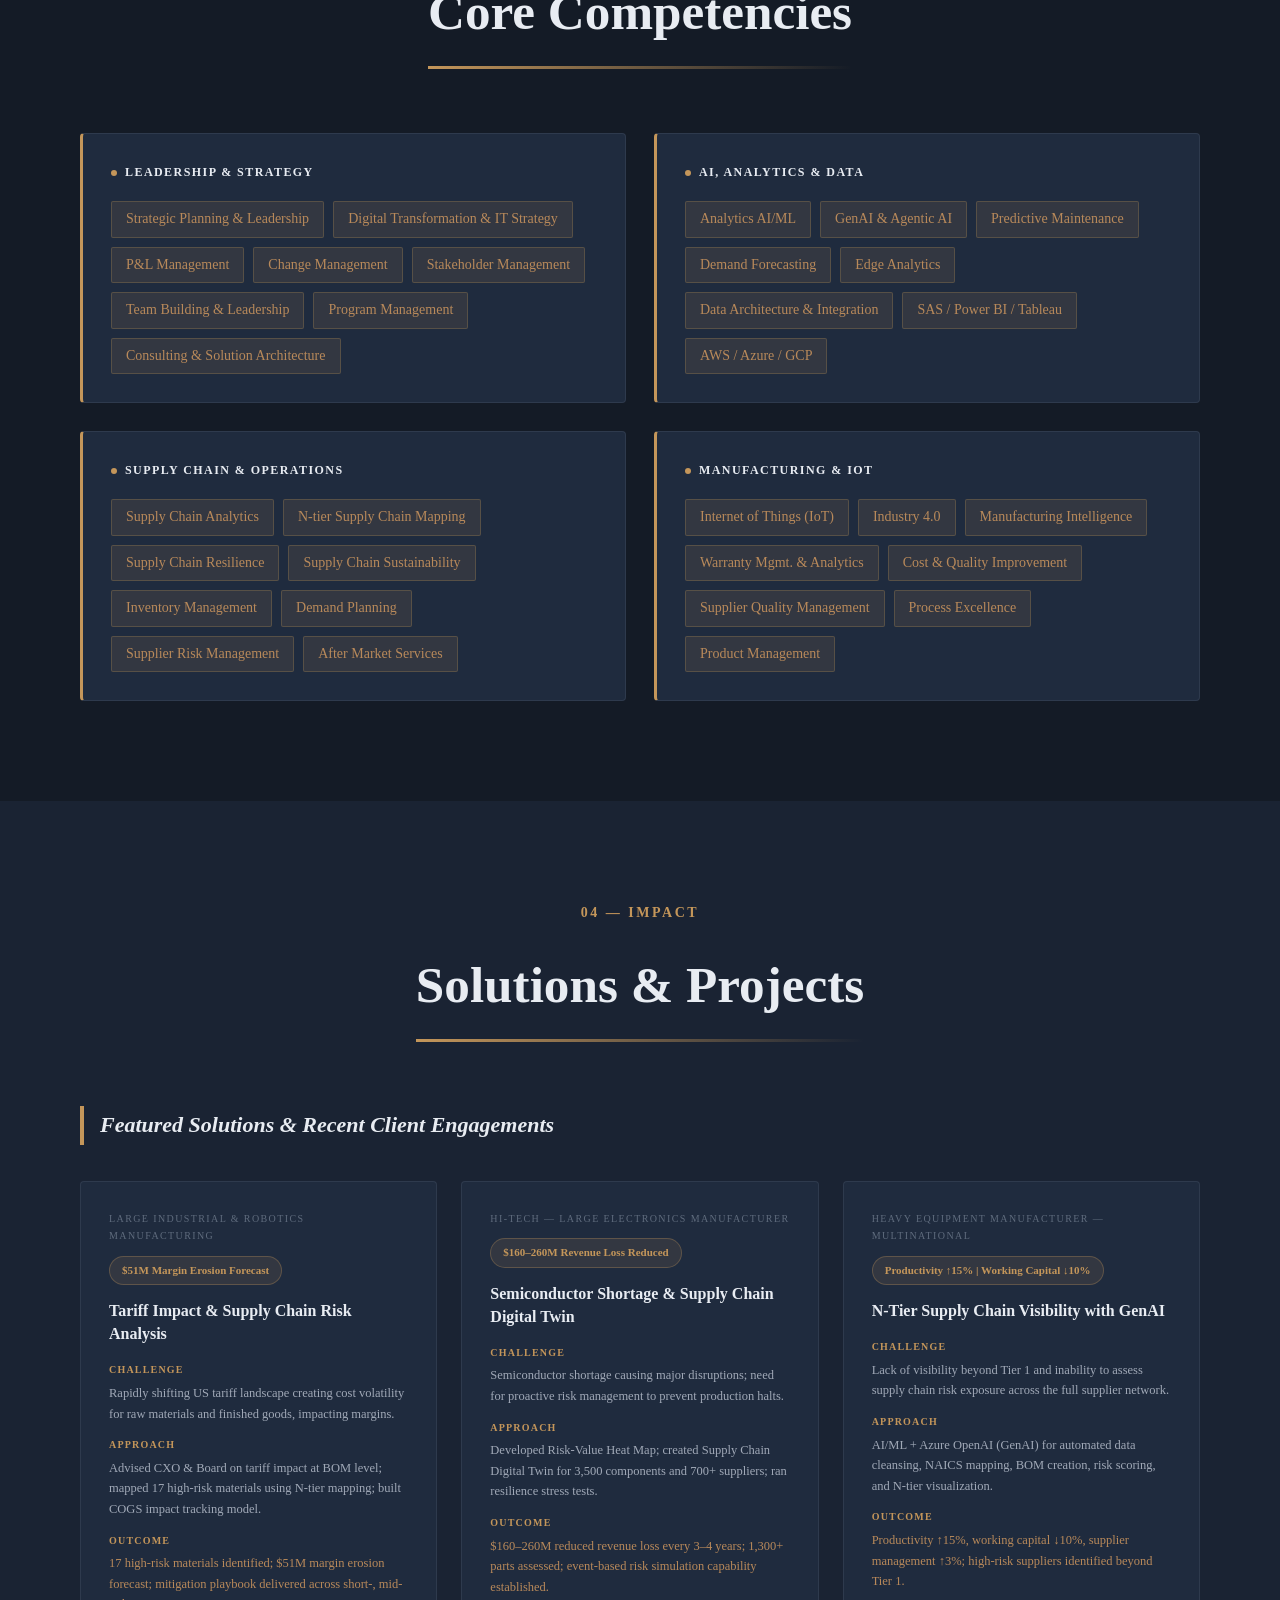
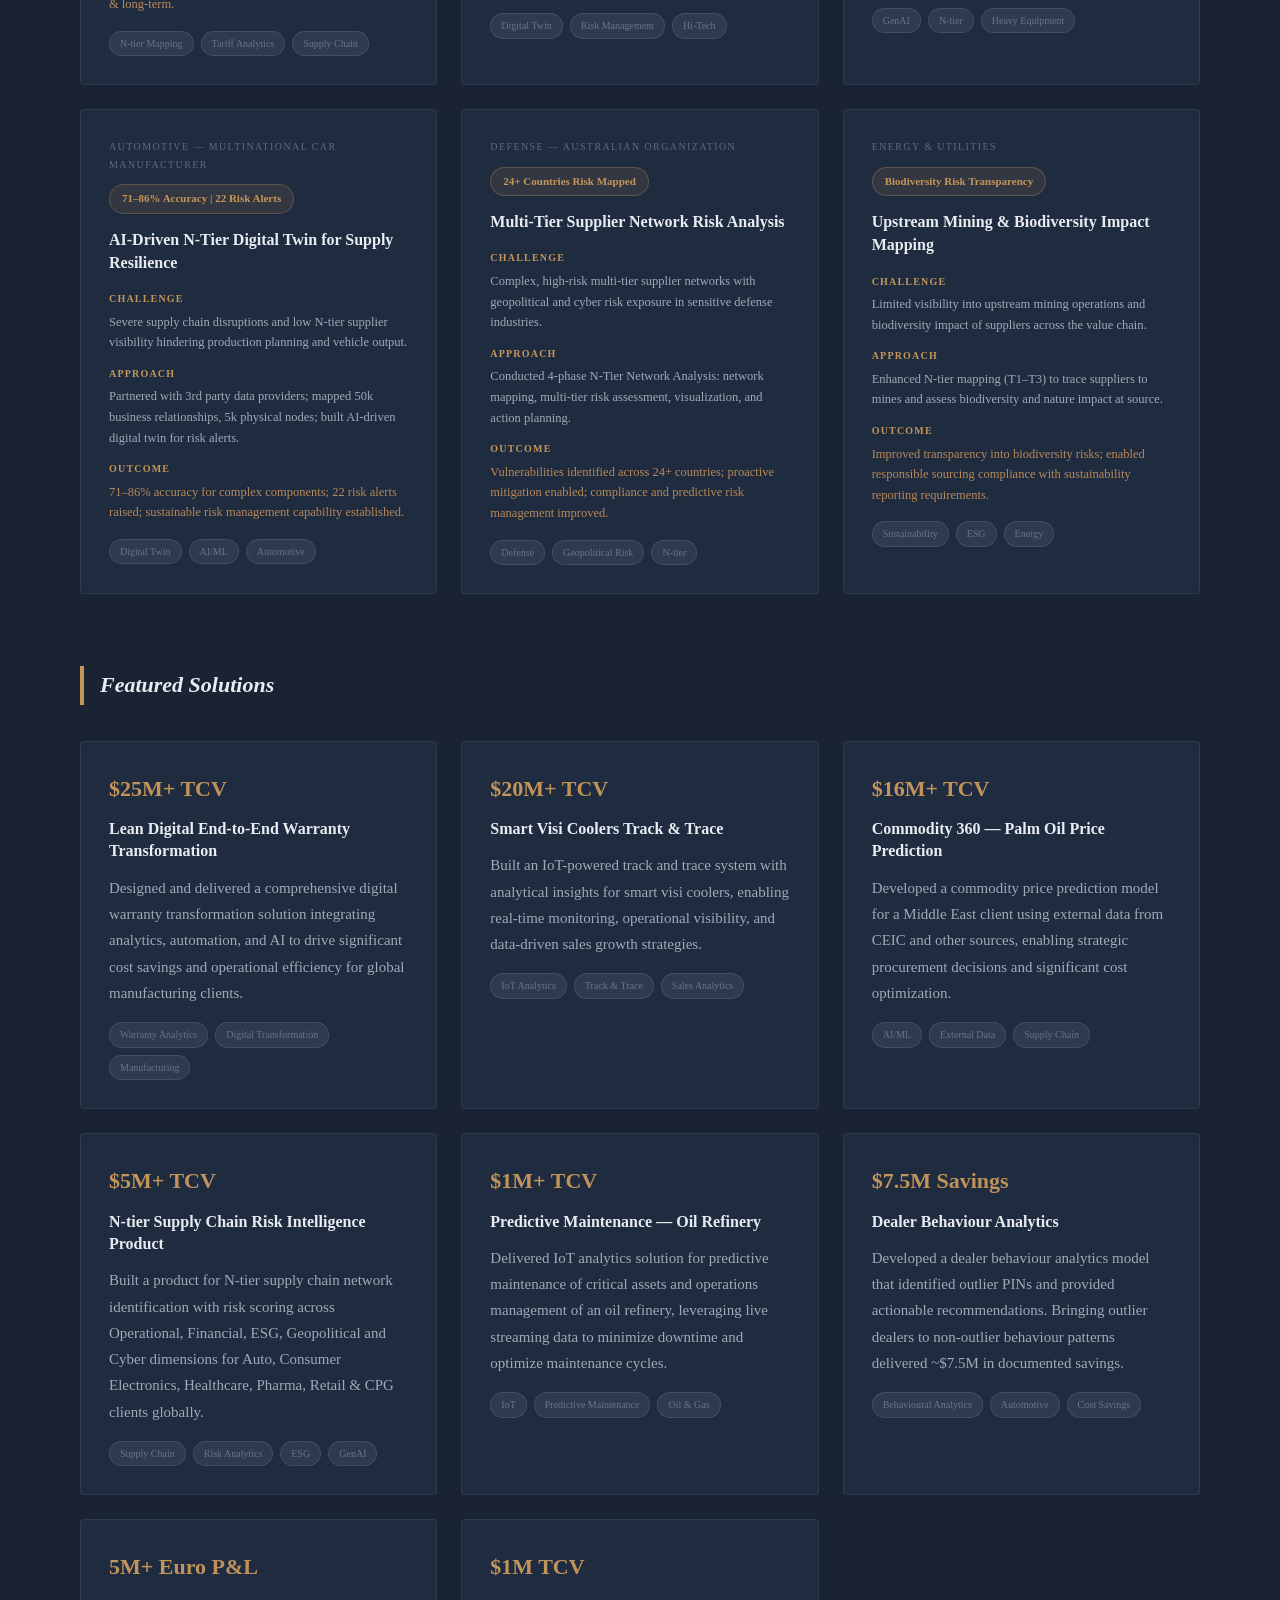
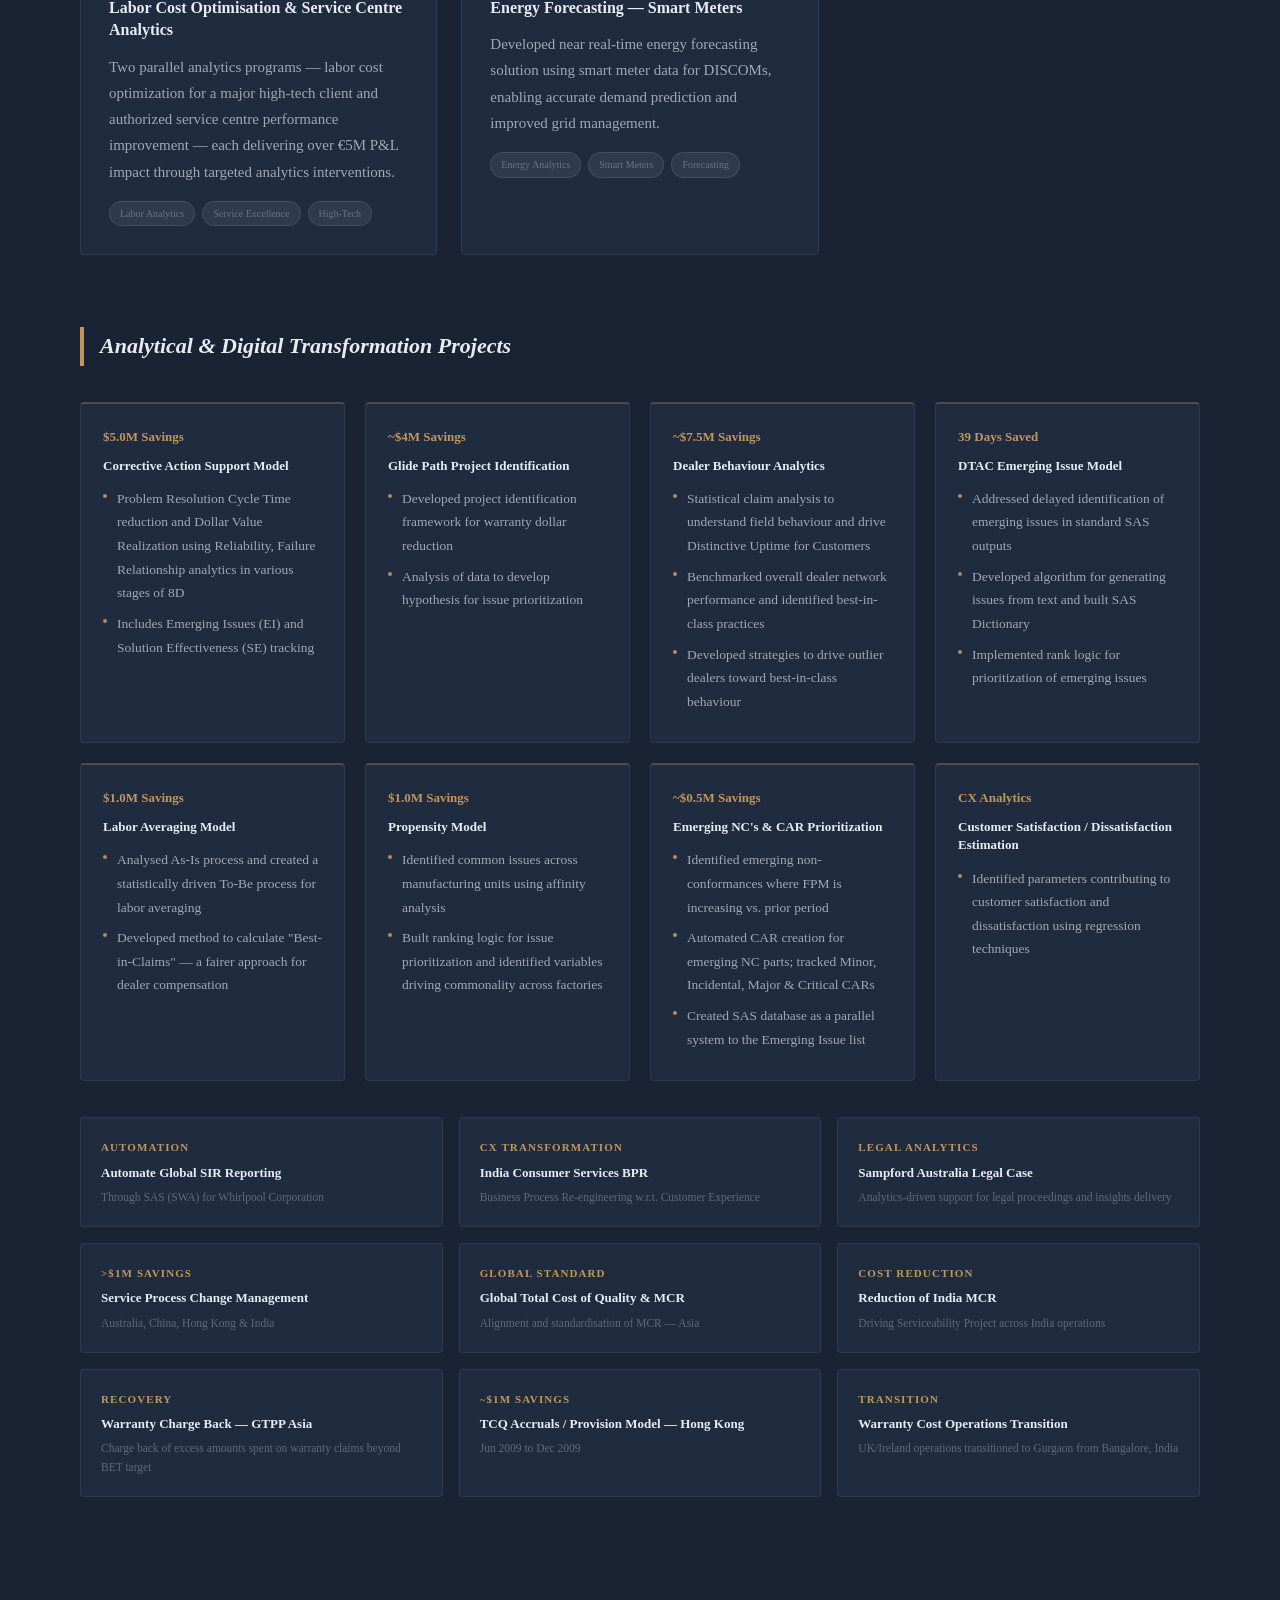
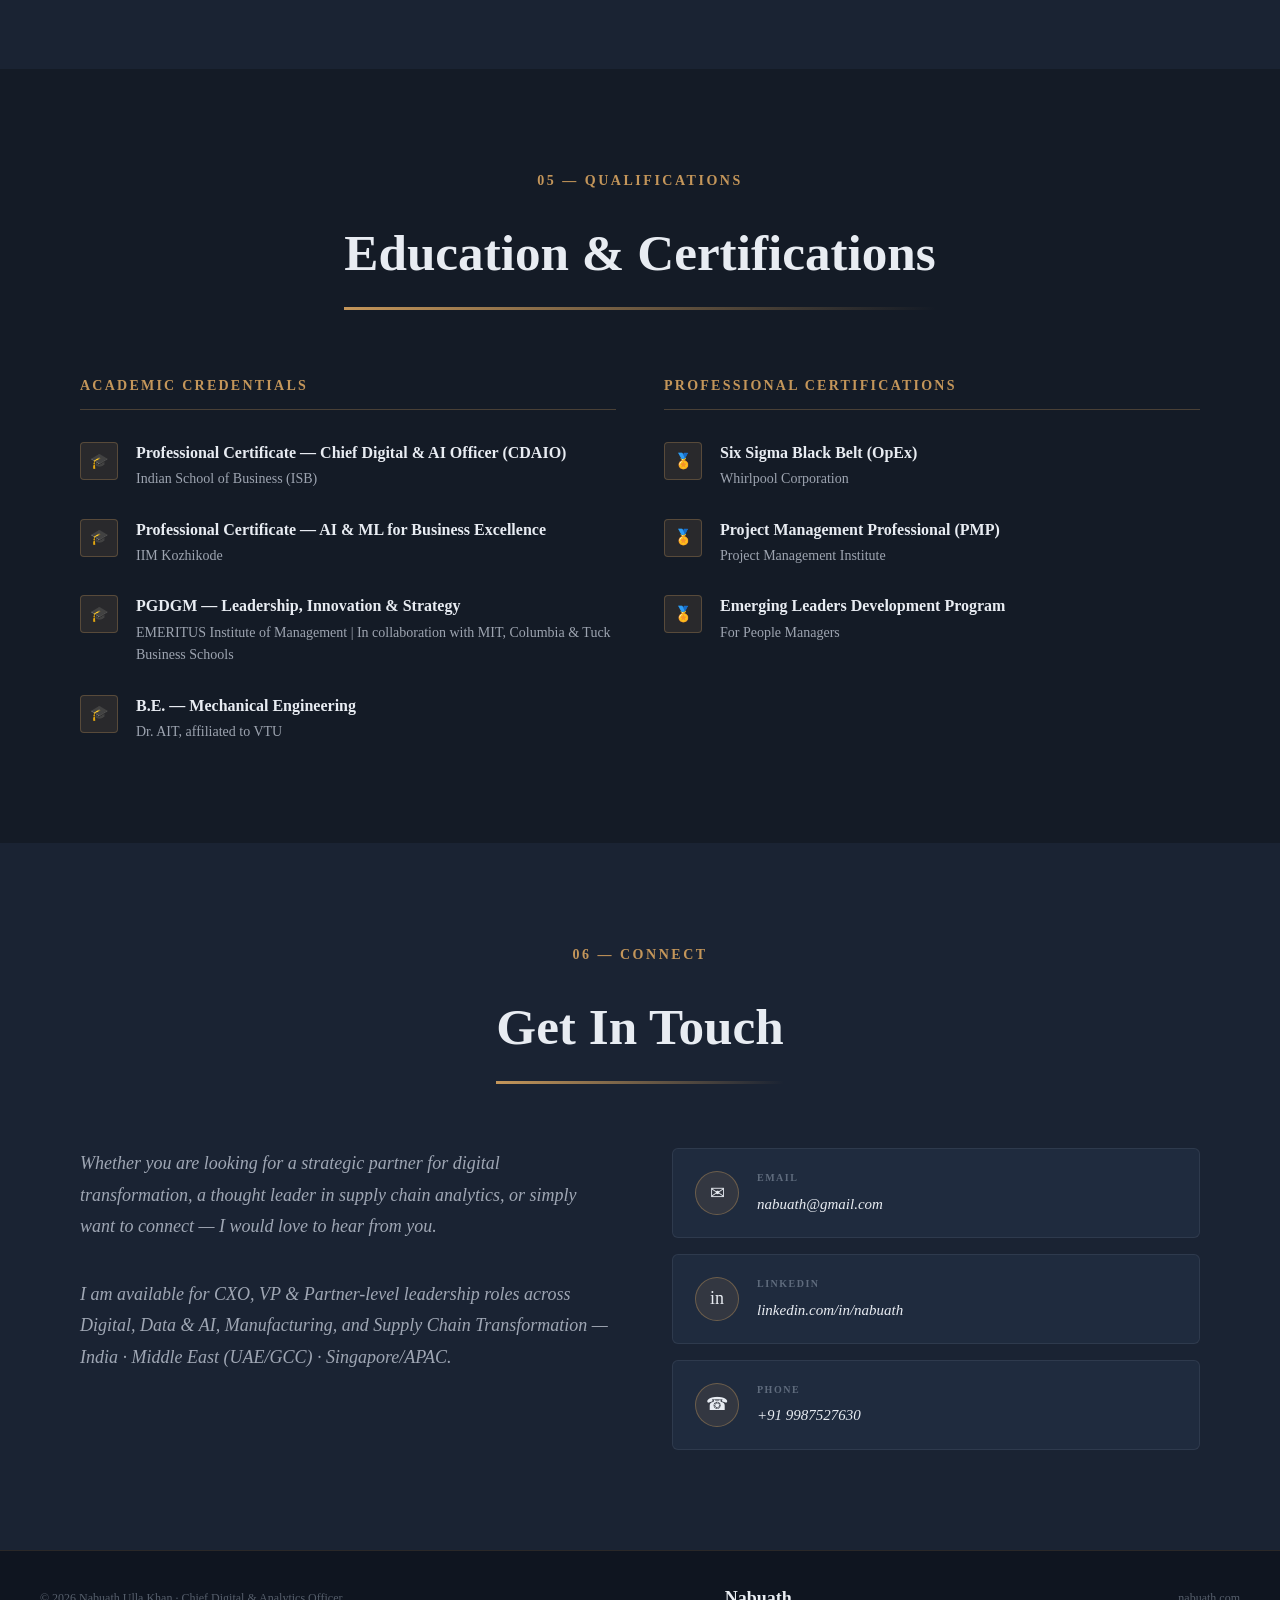
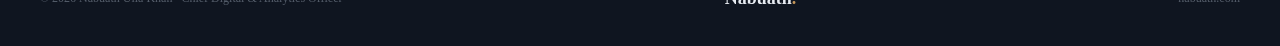
==== commit f780db8a: "Fit hero + stats banner within single viewport - Hero set to fixed height: calc(100vh - 100px) so it" ====
--- a/index.html
+++ b/index.html
@@ -193,16 +193,18 @@
    HERO SECTION
    ============================================================ */
 #hero {
-  min-height: 100vh;
+  height: calc(100vh - 100px);
+  min-height: unset;
   display: flex;
   background: var(--bg-deep);
   overflow: hidden;
 }
 
 .hero-photo {
-  width: 50%;
+  width: 38%;
   position: relative;
   overflow: hidden;
+  flex-shrink: 0;
 }
 .hero-photo img {
   width: 100%;
@@ -217,11 +219,11 @@
 }
 
 .hero-text {
-  width: 50%;
+  width: 62%;
   display: flex;
   flex-direction: column;
   justify-content: center;
-  padding: 80px 80px 80px 60px;
+  padding: 50px 60px 36px 60px;
   background: var(--bg-deep);
 }
 
@@ -229,7 +231,7 @@
   display: flex;
   align-items: center;
   gap: 16px;
-  margin-bottom: 22px;
+  margin-bottom: 14px;
 }
 .hero-eyebrow::before {
   content: '';
@@ -251,7 +253,7 @@
   font-size: clamp(38px, 4.5vw, 68px);
   line-height: 1.08;
   color: var(--white);
-  margin-bottom: 20px;
+  margin-bottom: 12px;
 }
 .hero-name .name-khan {
   display: block;
@@ -265,14 +267,14 @@
   font-size: 13px;
   color: var(--white-65);
   line-height: 1.9;
-  margin-bottom: 24px;
+  margin-bottom: 14px;
   max-width: 480px;
 }
 
 .hero-typewriter {
   font-size: 15px;
   color: var(--white);
-  margin-bottom: 18px;
+  margin-bottom: 10px;
   display: flex;
   align-items: center;
   gap: 6px;
@@ -293,7 +295,7 @@
   font-size: 12px;
   color: var(--white-30);
   letter-spacing: 0.04em;
-  margin-bottom: 36px;
+  margin-bottom: 20px;
   line-height: 1.8;
 }
 
@@ -377,7 +379,7 @@
   display: flex;
   justify-content: space-around;
   align-items: center;
-  padding: 48px 40px;
+  padding: 22px 40px;
   max-width: 1200px;
   margin: 0 auto;
   flex-wrap: wrap;
@@ -1263,8 +1265,8 @@
   .nav-inner { padding: 0 20px; }
 
   /* Hero */
-  #hero { flex-direction: column; }
-  .hero-photo { width: 100%; height: 55vw; min-height: 260px; }
+  #hero { flex-direction: column; height: auto; min-height: unset; }
+  .hero-photo { width: 100%; height: 50vw; min-height: 240px; }
   .hero-photo-overlay {
     background: linear-gradient(180deg, transparent 40%, rgba(20,27,38,0.7) 80%, rgba(20,27,38,1) 100%);
   }
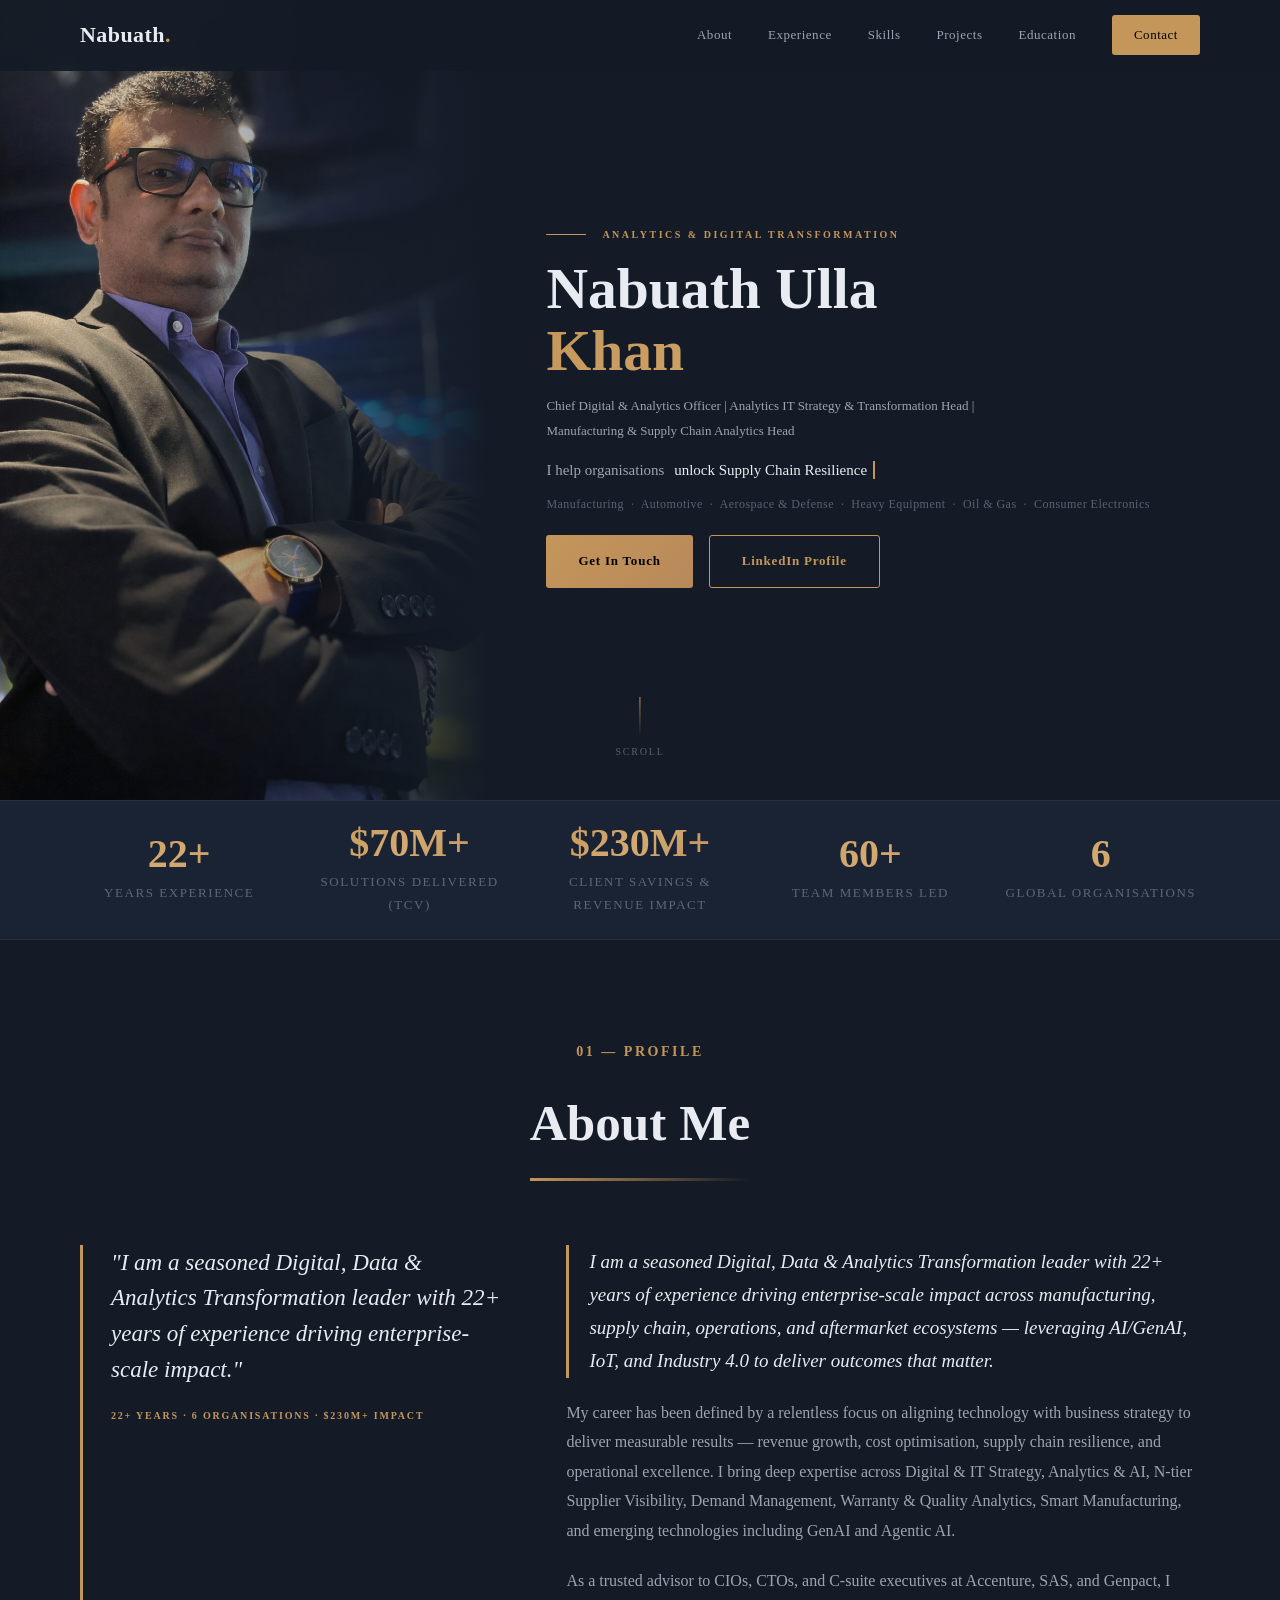
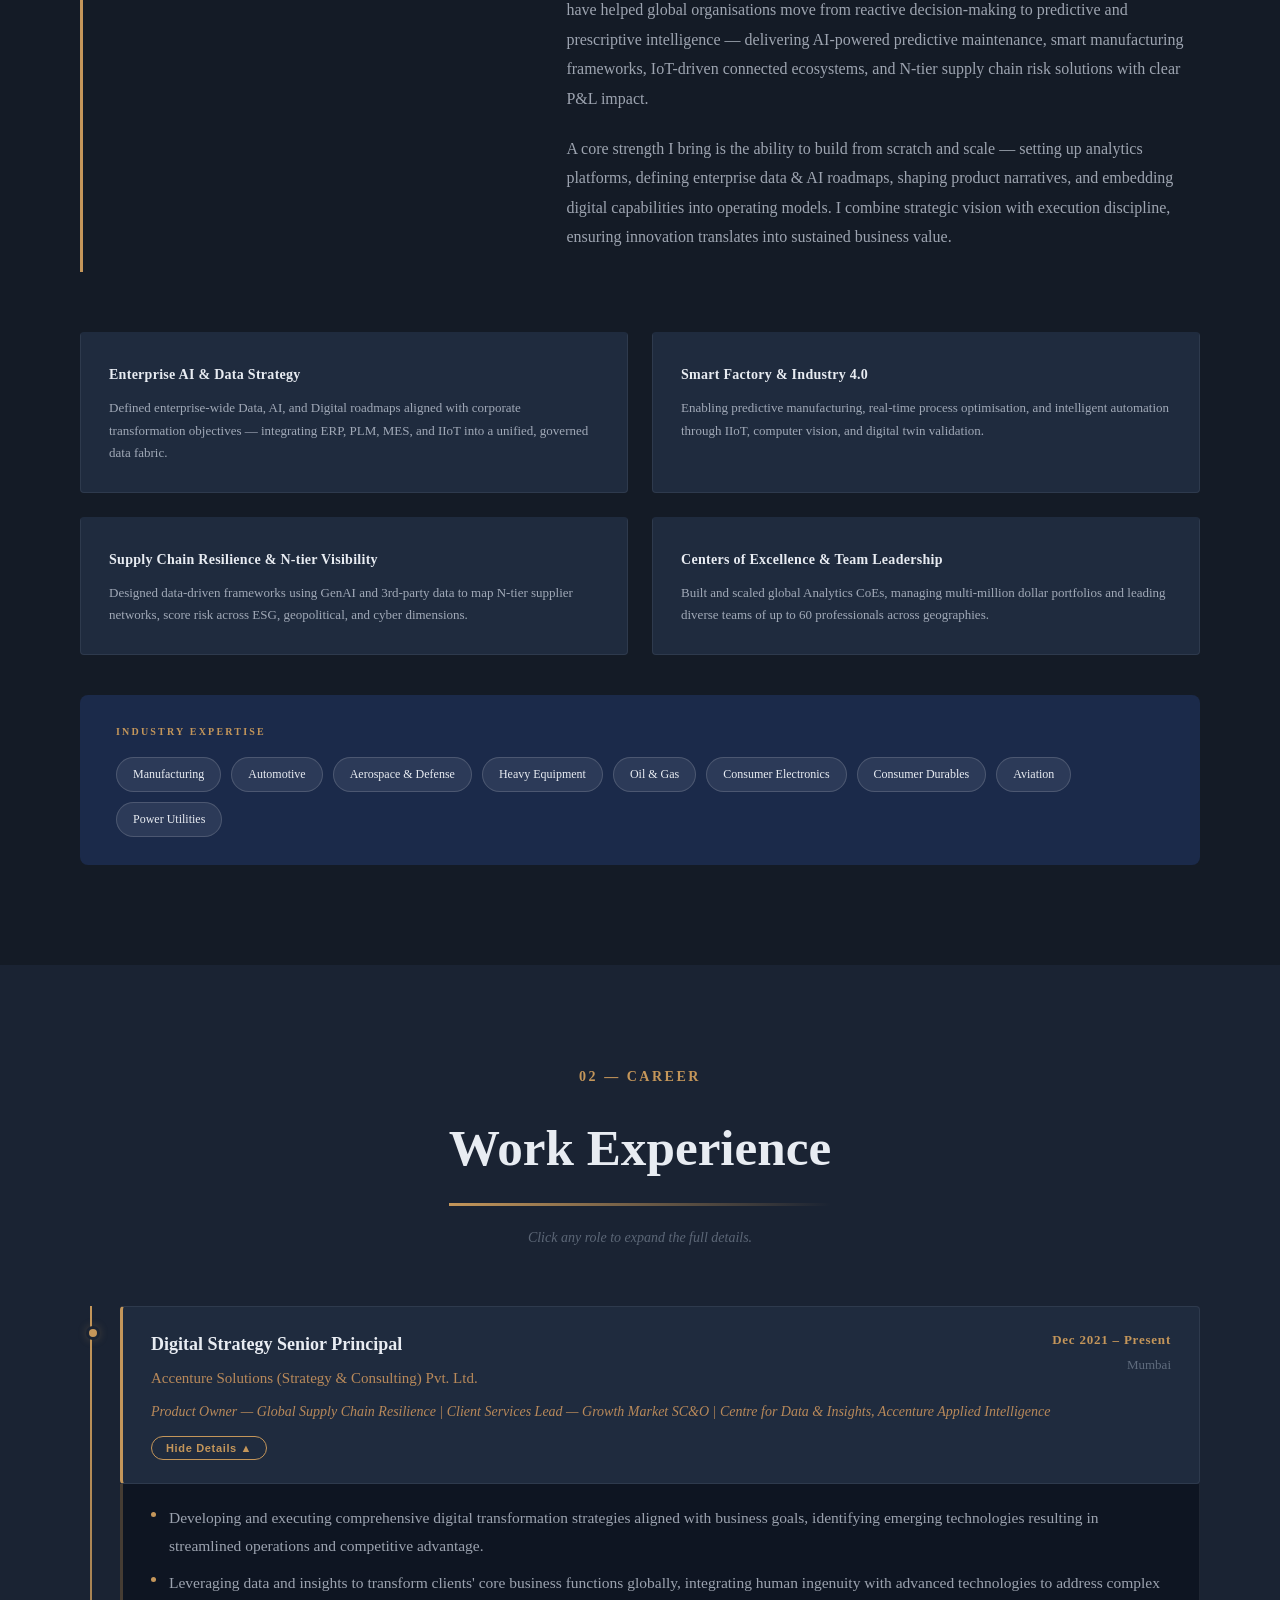
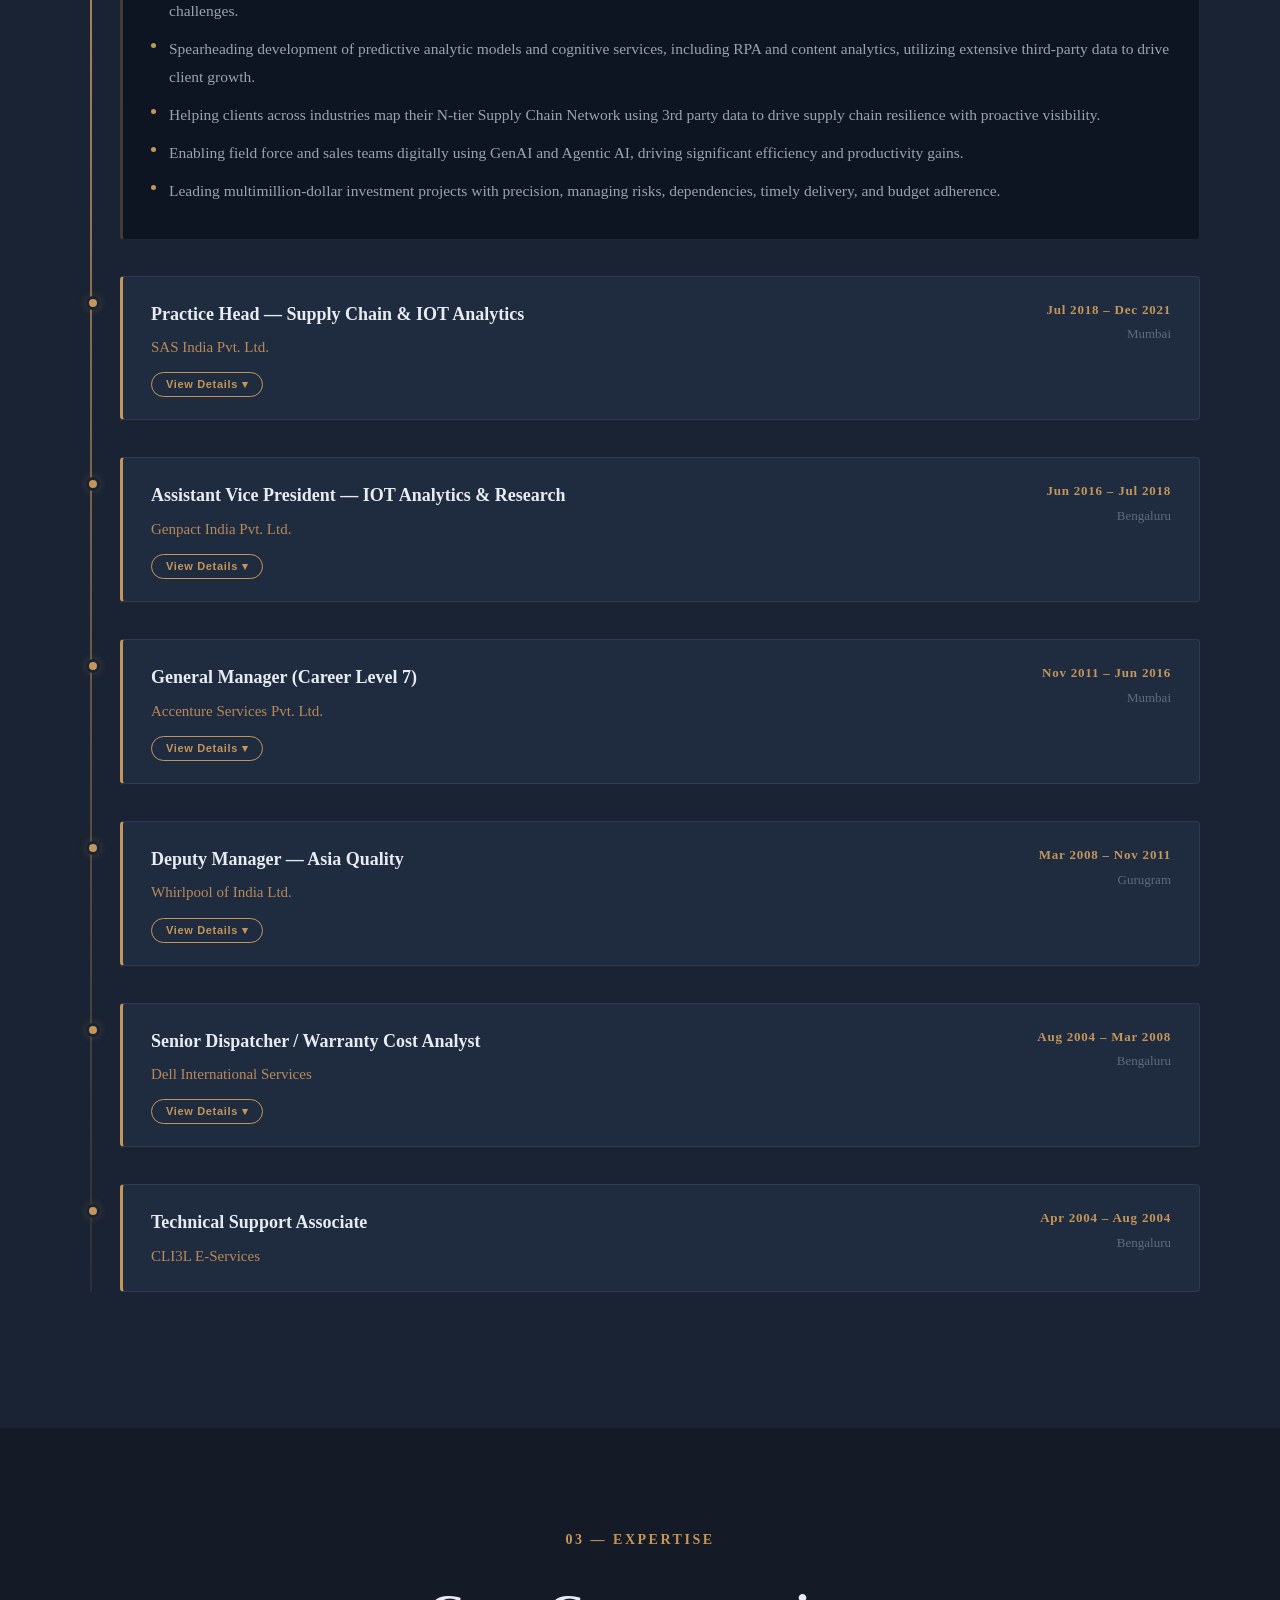
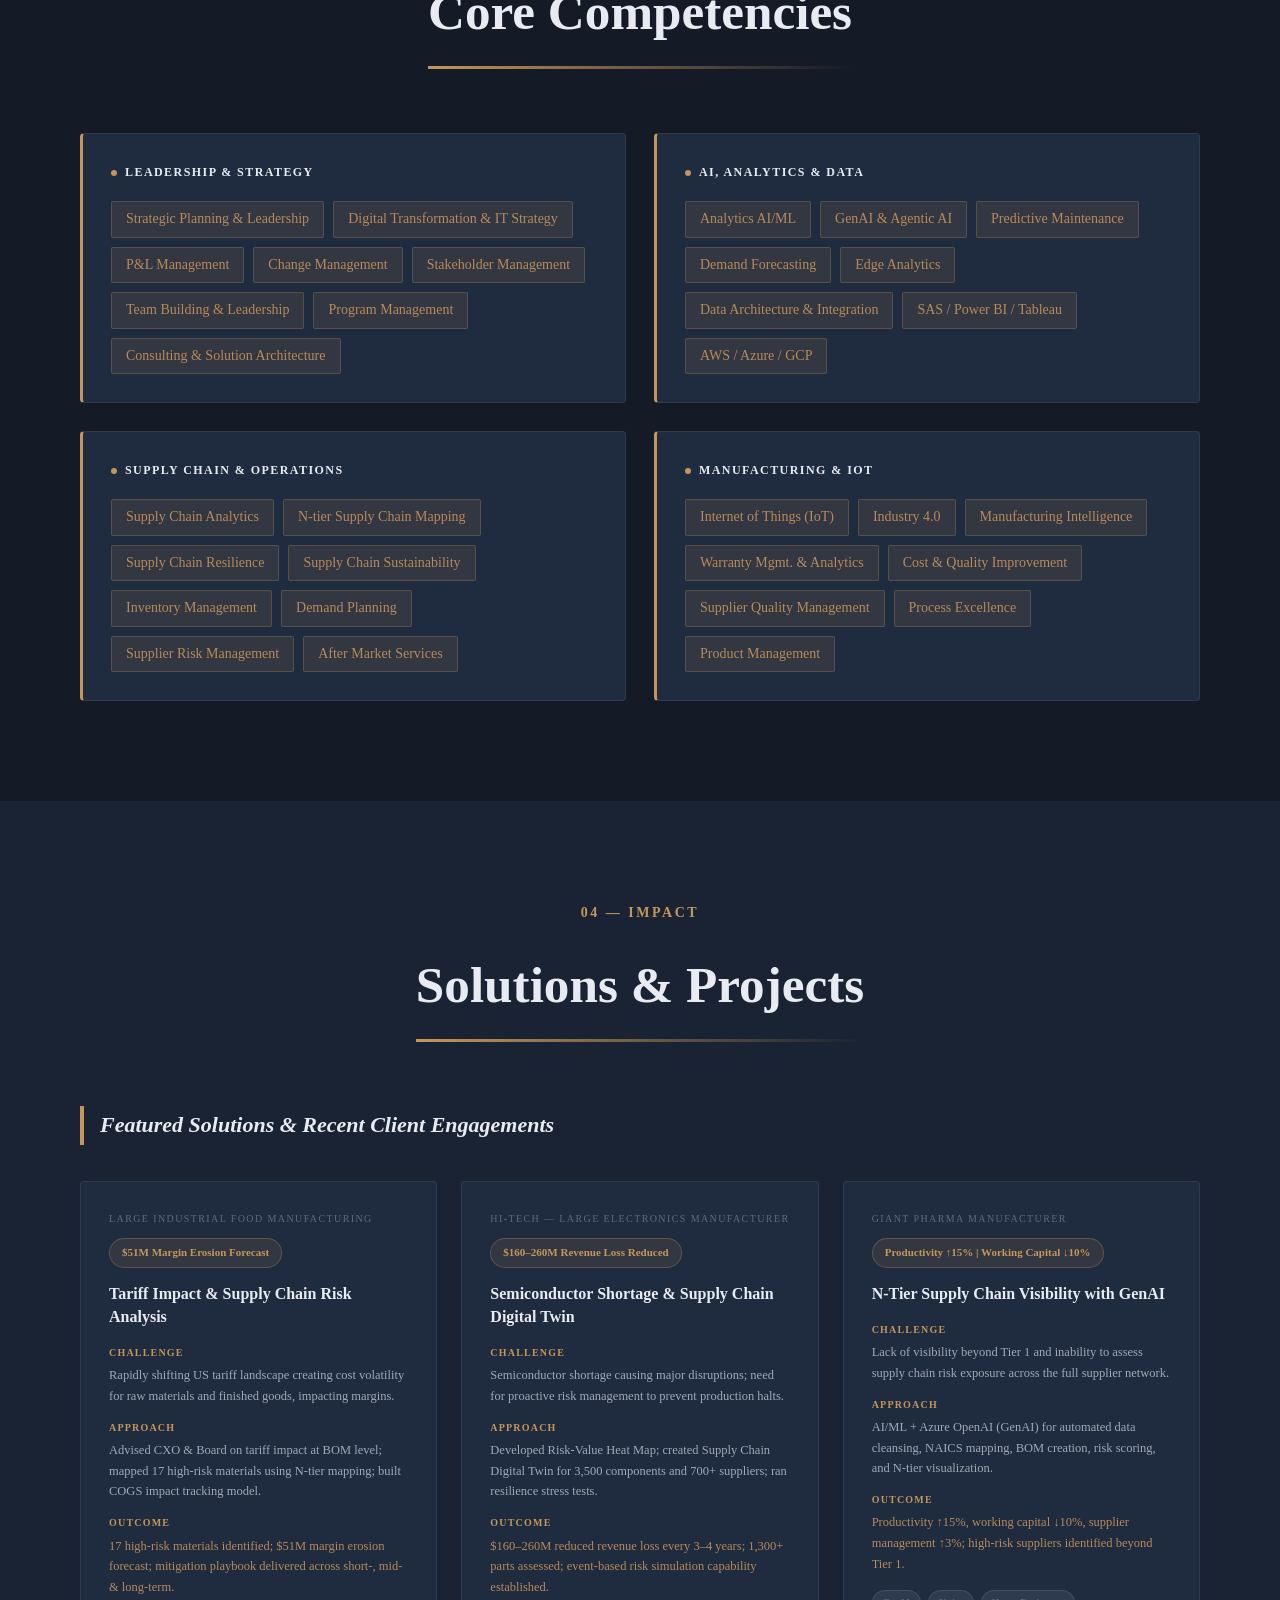
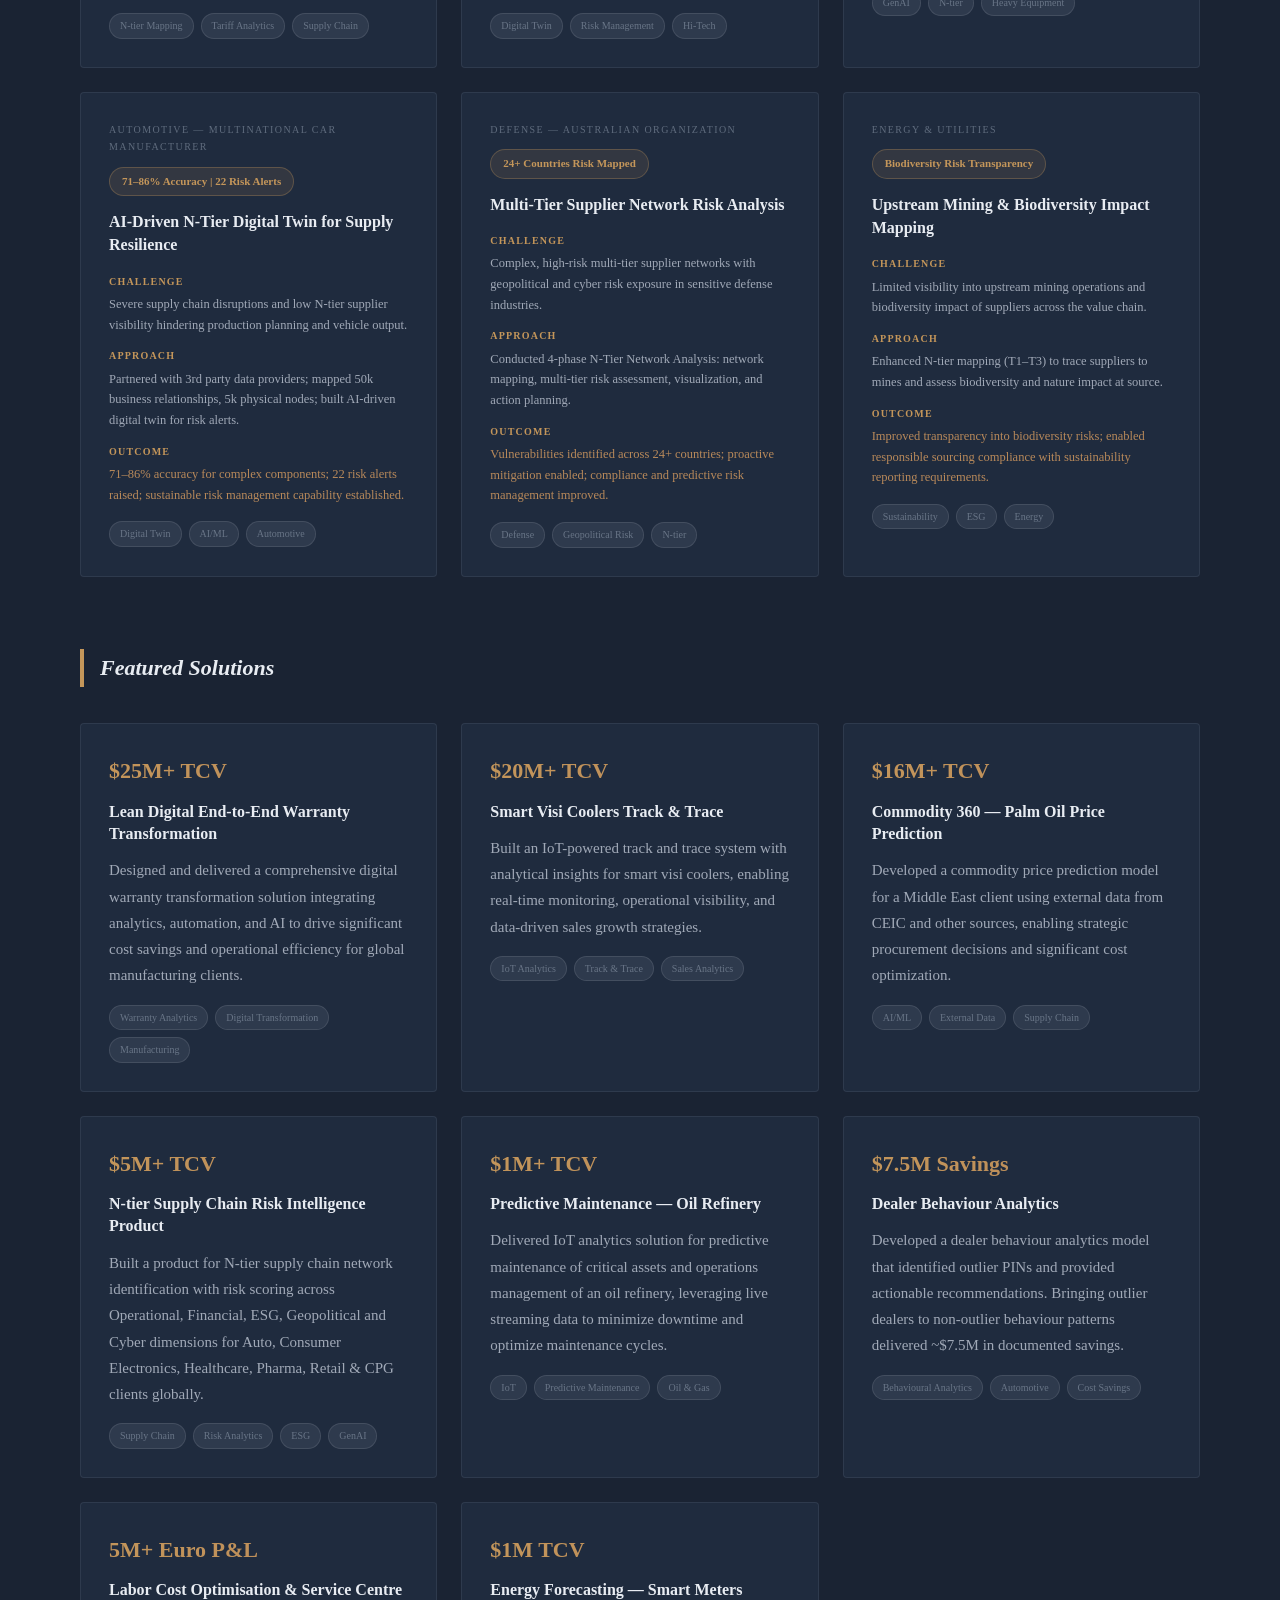
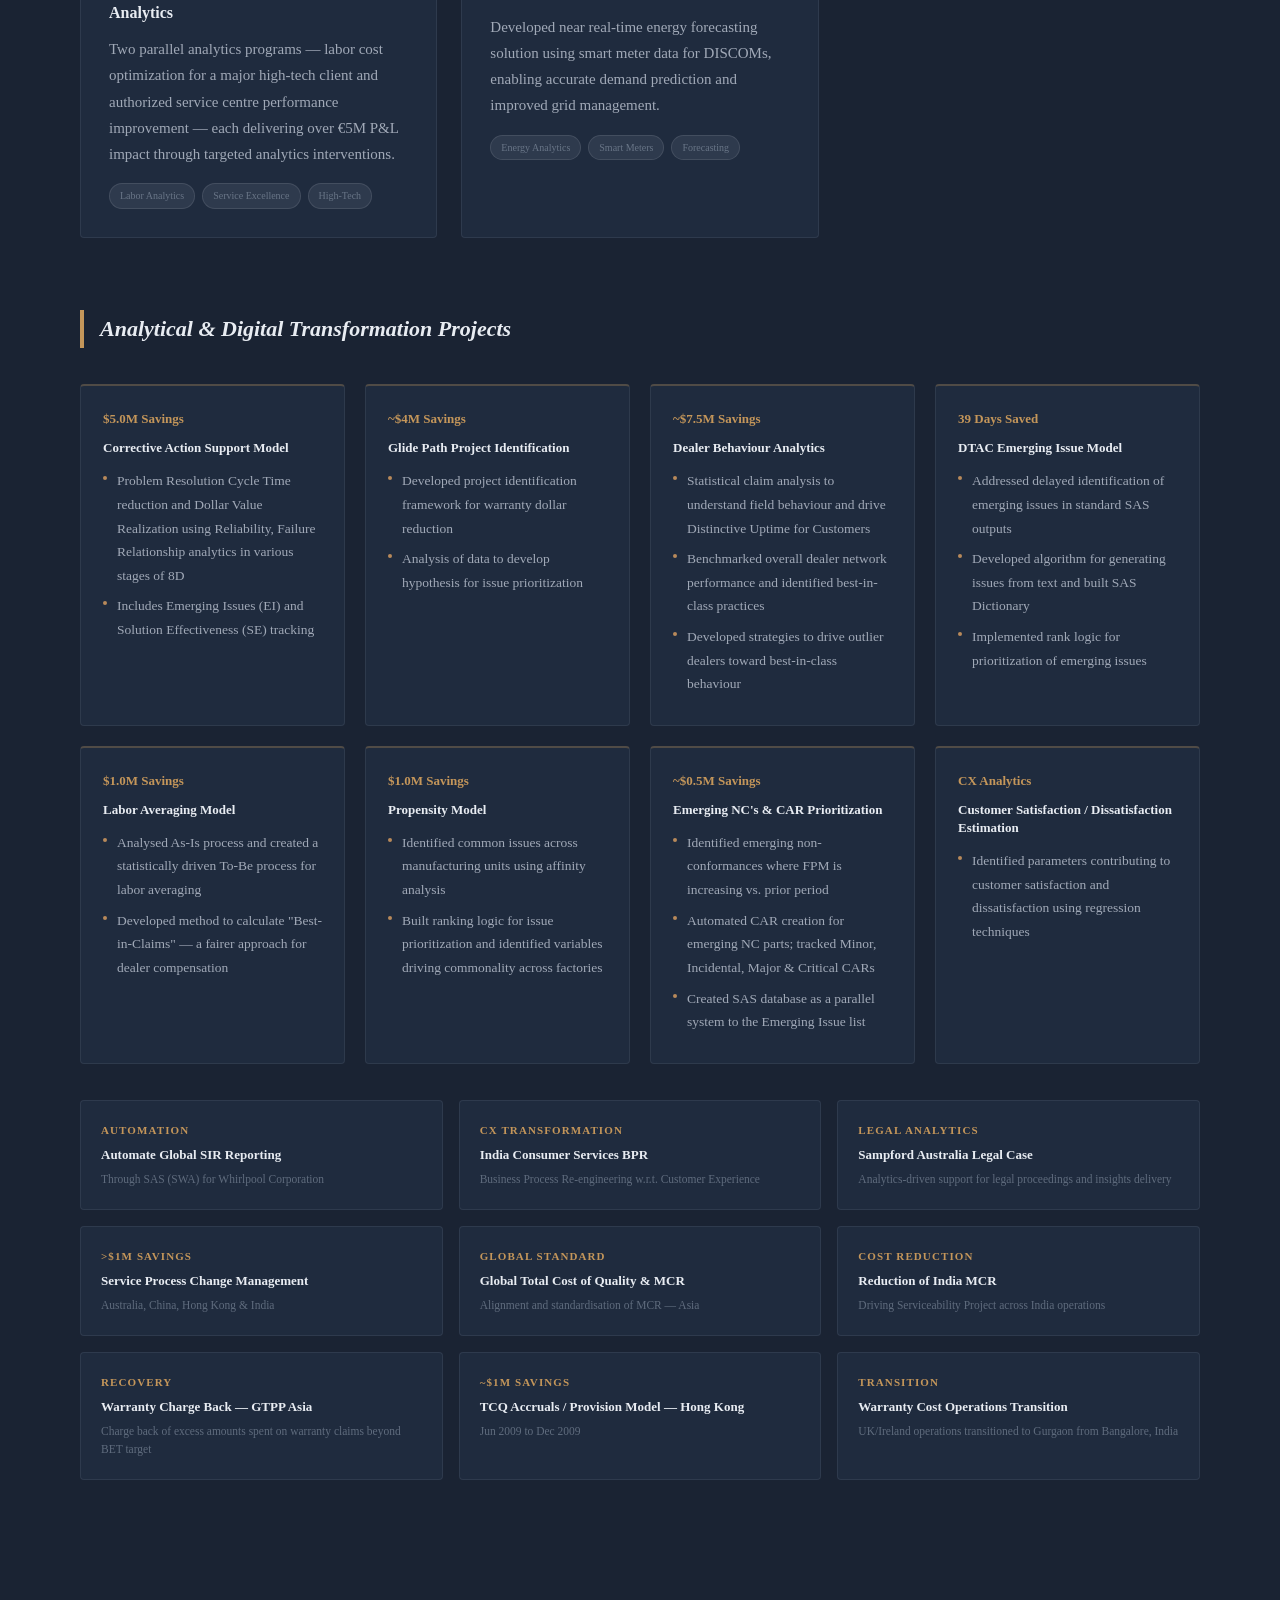
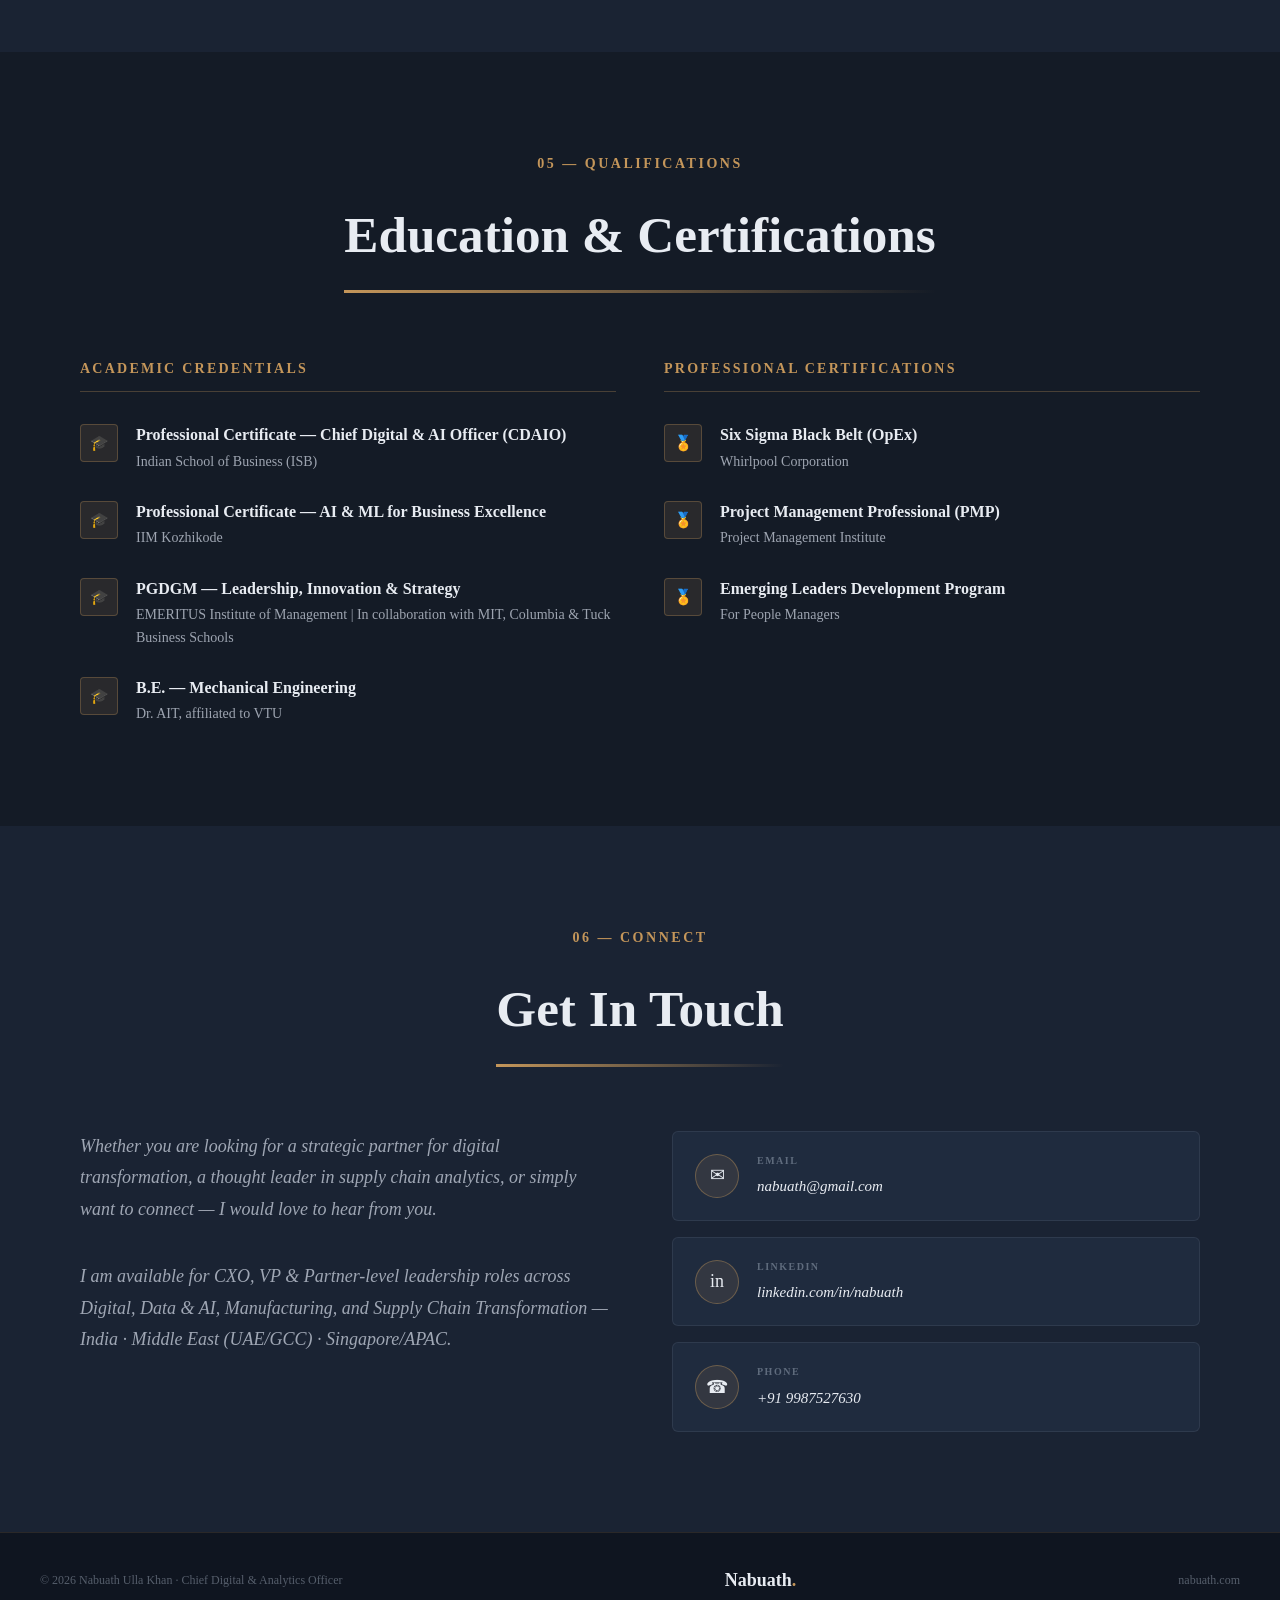
==== commit f3408790: "Update client engagement tile industry labels - Tariff Impact tile: 'Large Industrial & Robotics Man" ====
--- a/index.html
+++ b/index.html
@@ -1739,7 +1739,7 @@
       <div class="engage-grid">
 
         <div class="engage-tile fade-up">
-          <div class="tile-industry">Large Industrial &amp; Robotics Manufacturing</div>
+          <div class="tile-industry">Large Industrial Food Manufacturing</div>
           <span class="tile-badge">$51M Margin Erosion Forecast</span>
           <div class="tile-title">Tariff Impact &amp; Supply Chain Risk Analysis</div>
           <div class="tile-detail-row">
@@ -1785,7 +1785,7 @@
         </div>
 
         <div class="engage-tile fade-up delay-2">
-          <div class="tile-industry">Heavy Equipment Manufacturer — Multinational</div>
+          <div class="tile-industry">Giant Pharma Manufacturer</div>
           <span class="tile-badge">Productivity ↑15% | Working Capital ↓10%</span>
           <div class="tile-title">N-Tier Supply Chain Visibility with GenAI</div>
           <div class="tile-detail-row">
